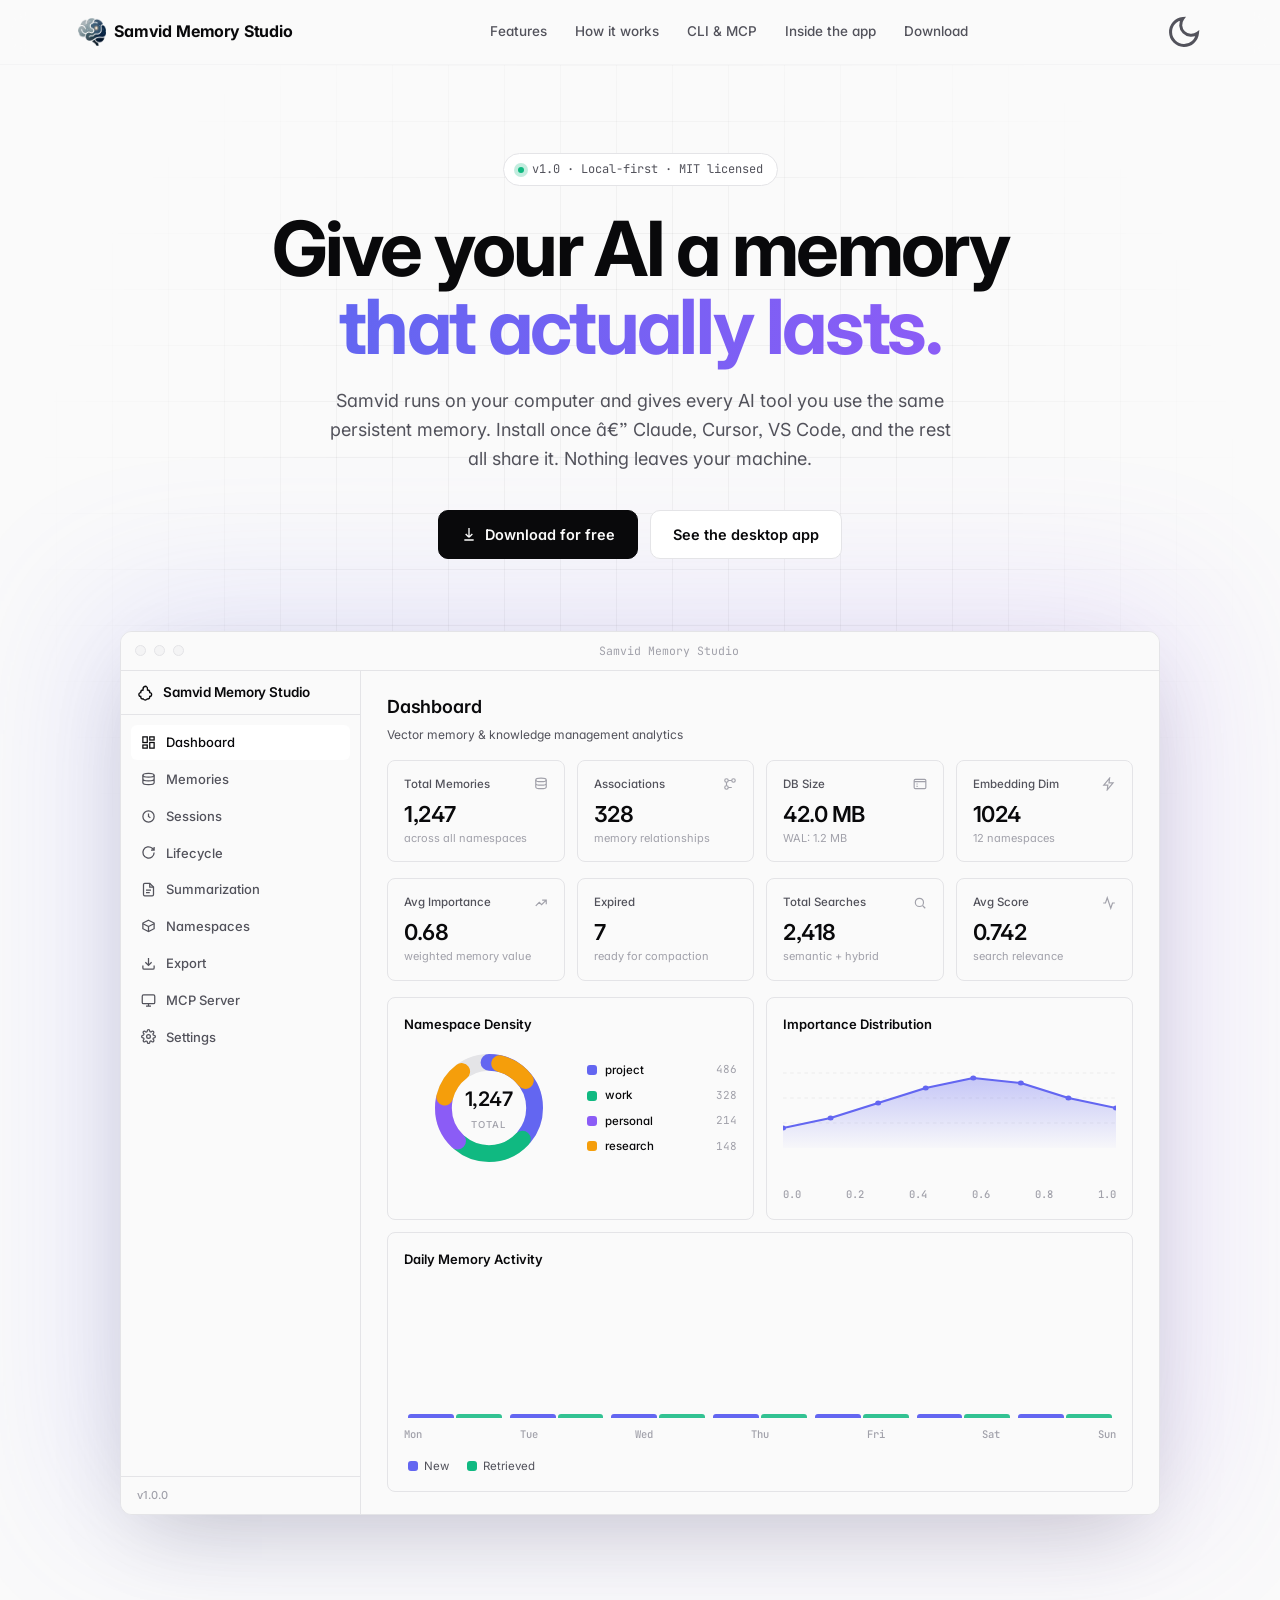
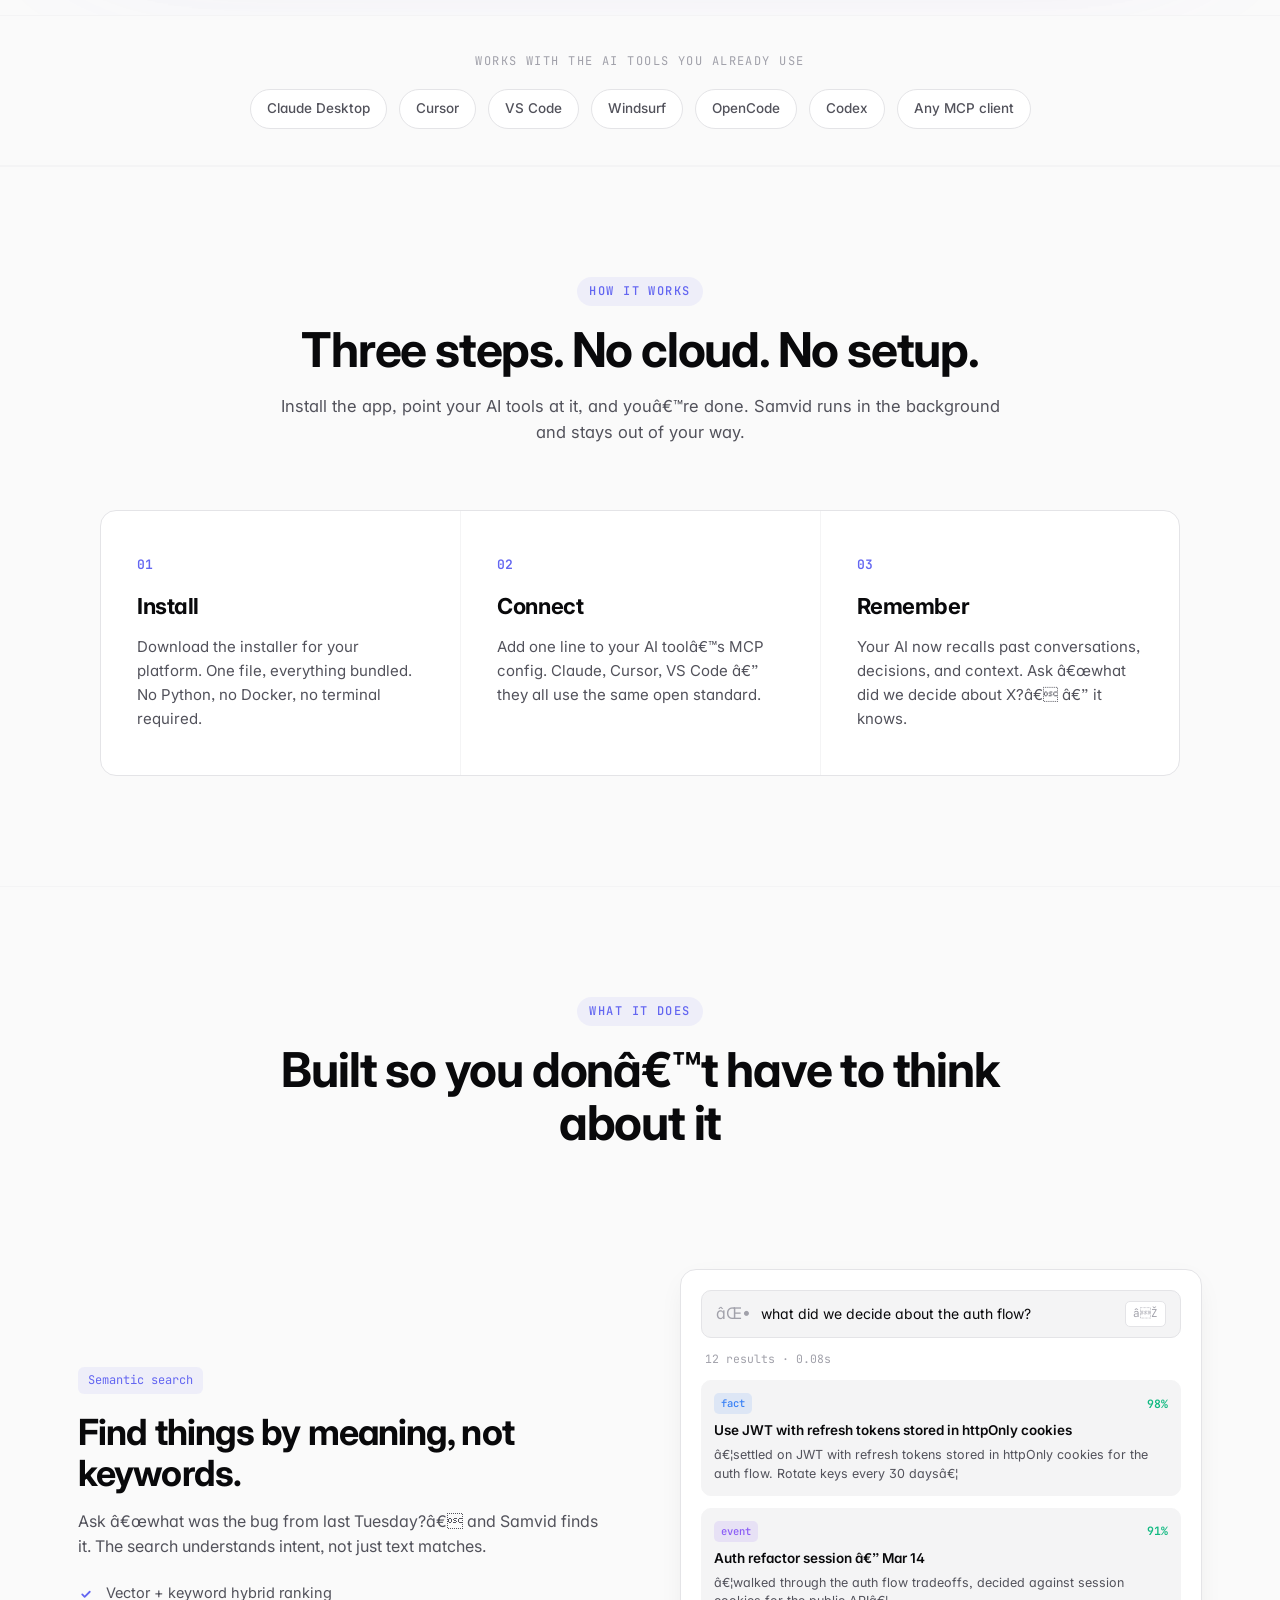
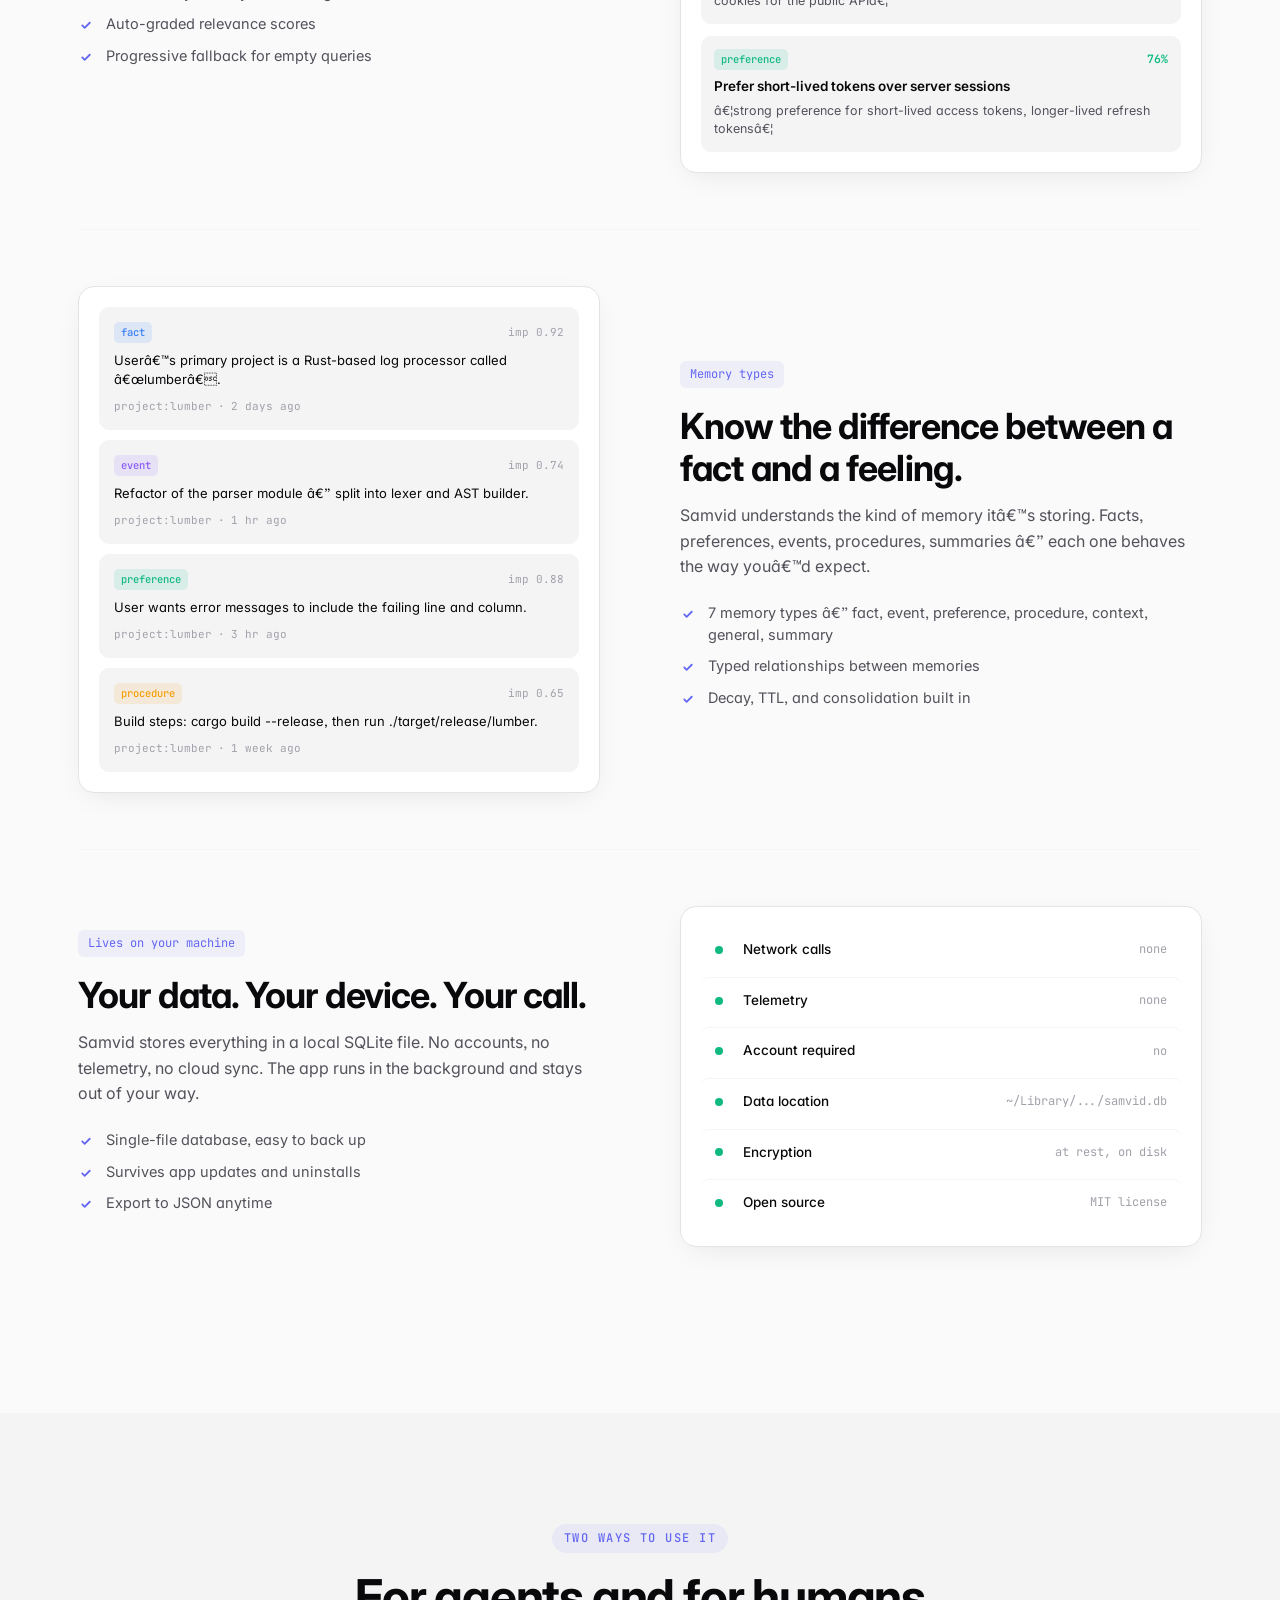
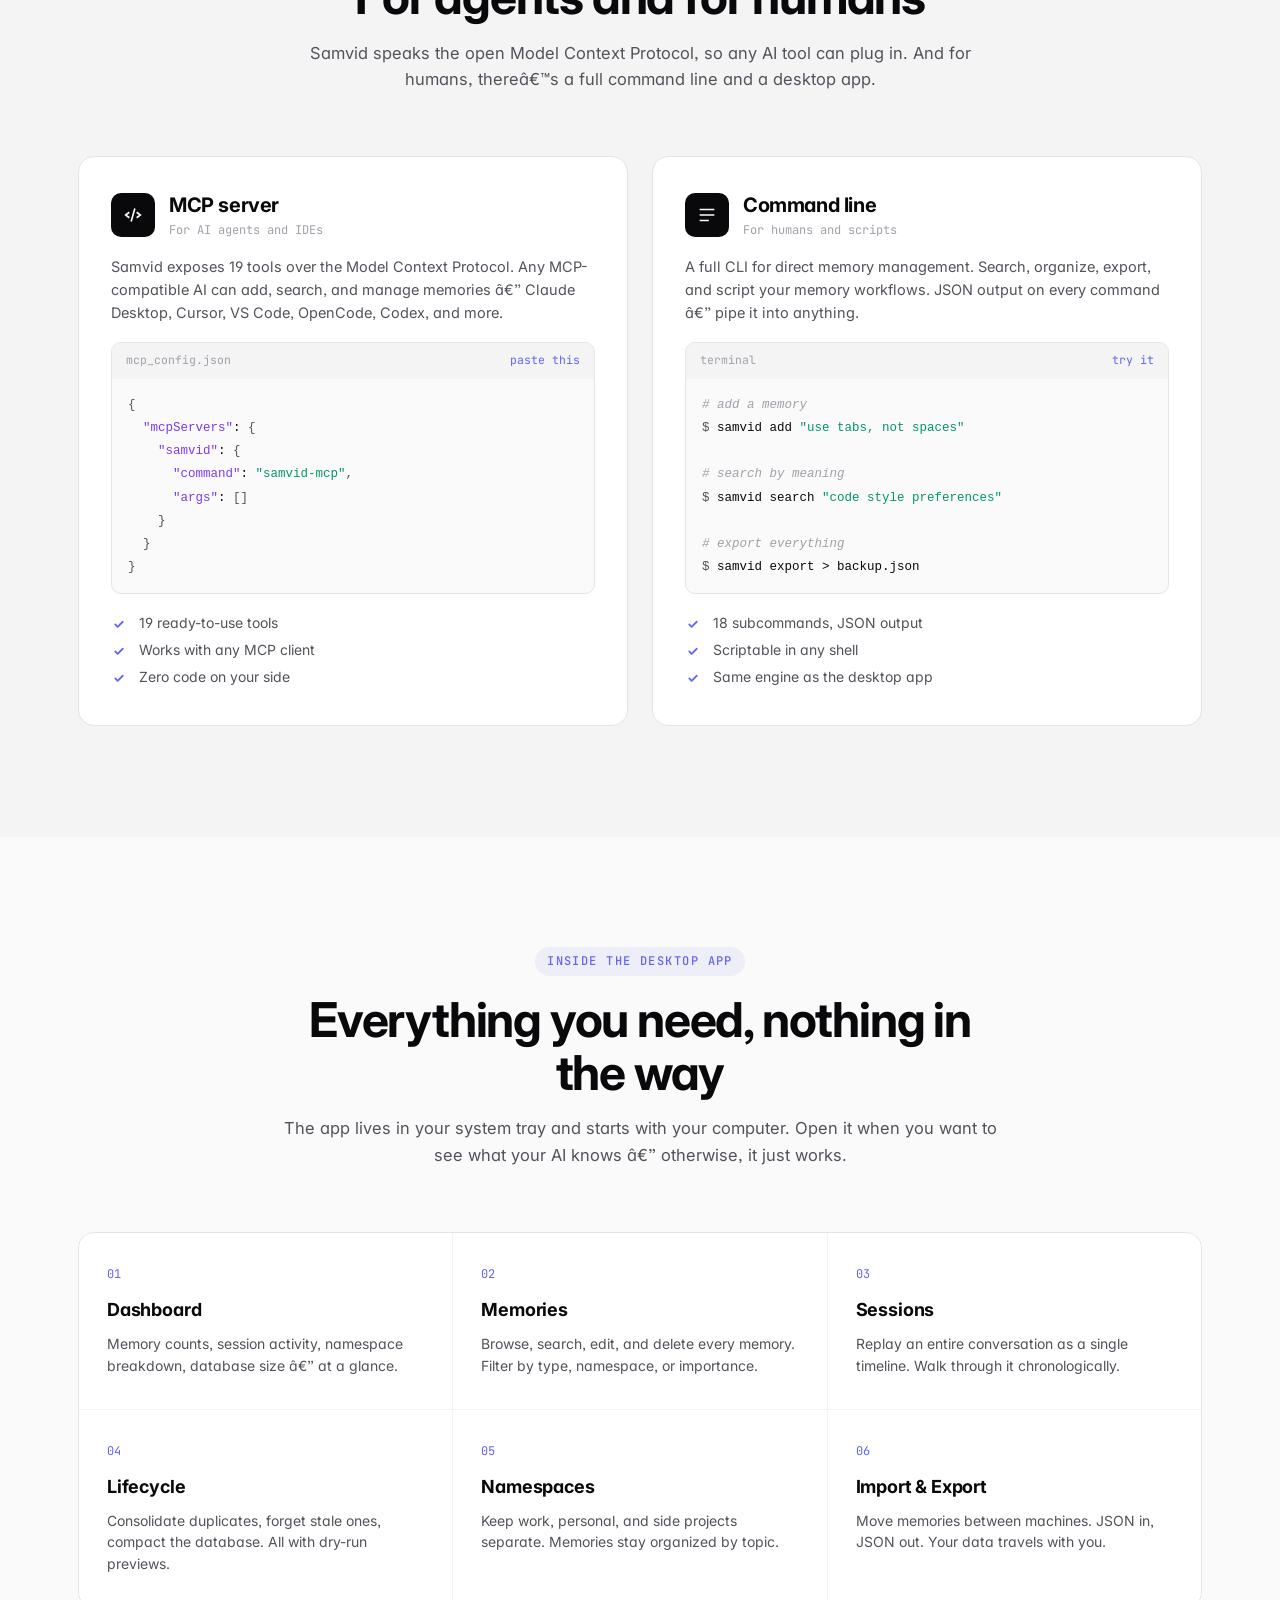
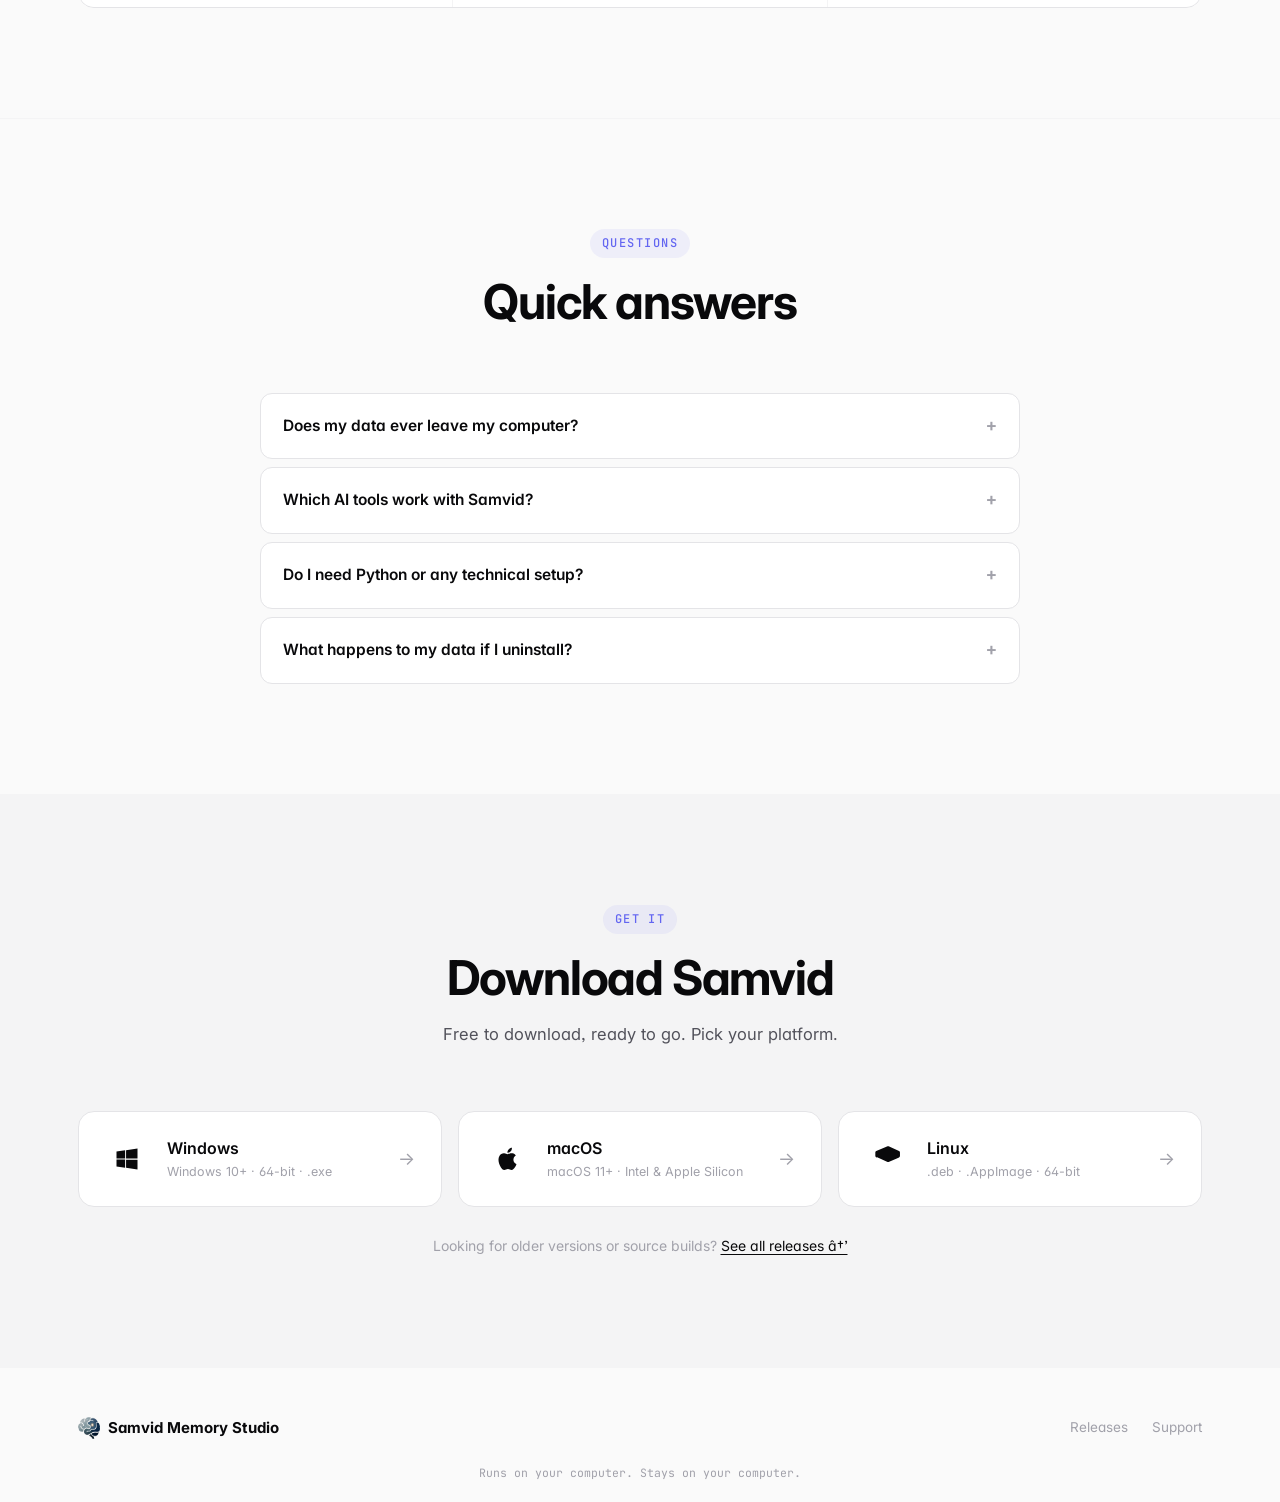
==== index.html @ 08e96c27 "Update website" ====
﻿<!DOCTYPE html>
<html lang="en" data-theme="dark">
<head>
  <meta charset="UTF-8">
  <meta name="viewport" content="width=device-width, initial-scale=1.0">
  <meta name="description" content="Samvid â€” A local memory layer for your AI tools. Install once, every AI app on your machine gets a shared, persistent memory.">
  <meta property="og:title" content="Samvid â€” Local memory for your AI">
  <meta property="og:description" content="One install. Every AI tool remembers. Runs entirely on your machine.">
  <meta property="og:type" content="website">
  <title>Samvid â€” Local memory for your AI</title>
  <link rel="icon" type="image/png" href="assets/icon.png">
  <link rel="preconnect" href="https://fonts.googleapis.com">
  <link rel="preconnect" href="https://fonts.gstatic.com" crossorigin>
  <link href="https://fonts.googleapis.com/css2?family=Inter:wght@400;500;600;700&family=JetBrains+Mono:wght@400;500;600&display=swap" rel="stylesheet">
  <link rel="stylesheet" href="css/style.css">
</head>
<body>

<header class="site-header">
  <div class="container header-inner">
    <a href="#" class="logo">
      <img src="assets/icon.png" alt="" width="28" height="28">
      <span class="logo-text">Samvid Memory Studio</span>
    </a>
    <nav class="nav-links">
      <a href="#features">Features</a>
      <a href="#how">How it works</a>
      <a href="#two-ways">CLI &amp; MCP</a>
      <a href="#inside">Inside the app</a>
      <a href="#download">Download</a>
    </nav>
    <div class="header-actions">
      <button class="theme-toggle" id="themeToggle" aria-label="Toggle theme">
        <svg class="icon-sun" viewBox="0 0 24 24" fill="none" stroke="currentColor" stroke-width="2"><circle cx="12" cy="12" r="4"/><path d="M12 2v2M12 20v2M4.93 4.93l1.41 1.41M17.66 17.66l1.41 1.41M2 12h2M20 12h2M4.93 19.07l1.41-1.41M17.66 6.34l1.41-1.41"/></svg>
        <svg class="icon-moon" viewBox="0 0 24 24" fill="none" stroke="currentColor" stroke-width="2"><path d="M21 12.8A9 9 0 1111.2 3a7 7 0 009.8 9.8z"/></svg>
      </button>
    </div>
  </div>
</header>

<main>

<section class="hero">
  <div class="container">
    <div class="hero-eyebrow">
      <span class="dot"></span>
      <span>v1.0 · Local-first · MIT licensed</span>
    </div>
    <h1 class="hero-title">
      Give your AI a memory<br>
      <span class="grad">that actually lasts.</span>
    </h1>
    <p class="hero-sub">
      Samvid runs on your computer and gives every AI tool you use the same
      persistent memory. Install once â€” Claude, Cursor, VS Code, and the rest
      all share it. Nothing leaves your machine.
    </p>
    <div class="hero-cta">
      <a href="#download" class="btn btn-primary">
        <svg viewBox="0 0 24 24" fill="none" stroke="currentColor" stroke-width="2"><path d="M12 3v14m0 0l-5-5m5 5l5-5M5 21h14"/></svg>
        Download for free
      </a>
      <a href="#inside" class="btn btn-ghost">See the desktop app</a>
    </div>

    <div class="hero-shot">
      <div class="app-window">
        <div class="titlebar">
          <span class="t-dot"></span>
          <span class="t-dot"></span>
          <span class="t-dot"></span>
          <span class="t-title">Samvid Memory Studio</span>
        </div>
        <div class="app-body">
          <aside class="app-side">
            <div class="app-brand">
              <svg viewBox="0 0 24 24" width="18" height="18" fill="none" stroke="currentColor" stroke-width="1.8"><path d="M12 3a4 4 0 00-4 4v1a3 3 0 00-3 3v.5A2.5 2.5 0 002.5 14 2.5 2.5 0 005 16.5V17a3 3 0 003 3h.5a3 3 0 005 0H14a3 3 0 003-3v-.5A2.5 2.5 0 0019.5 14 2.5 2.5 0 0017 11.5V11a3 3 0 00-3-3V7a4 4 0 00-2-4z"/></svg>
              <span>Samvid Memory Studio</span>
            </div>
            <nav class="app-nav">
              <div class="app-nav-item active">
                <svg viewBox="0 0 24 24" width="15" height="15" fill="none" stroke="currentColor" stroke-width="2"><rect x="3" y="3" width="7" height="9"/><rect x="14" y="3" width="7" height="5"/><rect x="14" y="12" width="7" height="9"/><rect x="3" y="16" width="7" height="5"/></svg>
                Dashboard
              </div>
              <div class="app-nav-item">
                <svg viewBox="0 0 24 24" width="15" height="15" fill="none" stroke="currentColor" stroke-width="2"><ellipse cx="12" cy="5" rx="9" ry="3"/><path d="M3 5v6c0 1.7 4 3 9 3s9-1.3 9-3V5M3 11v6c0 1.7 4 3 9 3s9-1.3 9-3v-6"/></svg>
                Memories
              </div>
              <div class="app-nav-item">
                <svg viewBox="0 0 24 24" width="15" height="15" fill="none" stroke="currentColor" stroke-width="2"><circle cx="12" cy="12" r="9"/><path d="M12 7v5l3 2"/></svg>
                Sessions
              </div>
              <div class="app-nav-item">
                <svg viewBox="0 0 24 24" width="15" height="15" fill="none" stroke="currentColor" stroke-width="2"><path d="M21 12a9 9 0 11-3-6.7L21 8M21 3v5h-5"/></svg>
                Lifecycle
              </div>
              <div class="app-nav-item">
                <svg viewBox="0 0 24 24" width="15" height="15" fill="none" stroke="currentColor" stroke-width="2"><path d="M14 2H6a2 2 0 00-2 2v16a2 2 0 002 2h12a2 2 0 002-2V8z"/><path d="M14 2v6h6M8 13h8M8 17h6"/></svg>
                Summarization
              </div>
              <div class="app-nav-item">
                <svg viewBox="0 0 24 24" width="15" height="15" fill="none" stroke="currentColor" stroke-width="2"><path d="M12 2l9 4.5v9L12 20l-9-4.5v-9L12 2z"/><path d="M12 12l9-4.5M12 12L3 7.5M12 12v8"/></svg>
                Namespaces
              </div>
              <div class="app-nav-item">
                <svg viewBox="0 0 24 24" width="15" height="15" fill="none" stroke="currentColor" stroke-width="2"><path d="M21 15v4a2 2 0 01-2 2H5a2 2 0 01-2-2v-4M7 10l5 5 5-5M12 15V3"/></svg>
                Export
              </div>
              <div class="app-nav-item">
                <svg viewBox="0 0 24 24" width="15" height="15" fill="none" stroke="currentColor" stroke-width="2"><rect x="2" y="3" width="20" height="14" rx="2"/><path d="M8 21h8M12 17v4"/></svg>
                MCP Server
              </div>
              <div class="app-nav-item">
                <svg viewBox="0 0 24 24" width="15" height="15" fill="none" stroke="currentColor" stroke-width="2"><circle cx="12" cy="12" r="3"/><path d="M19.4 15a1.7 1.7 0 00.3 1.8l.1.1a2 2 0 11-2.8 2.8l-.1-.1a1.7 1.7 0 00-1.8-.3 1.7 1.7 0 00-1 1.5V21a2 2 0 11-4 0v-.1a1.7 1.7 0 00-1.1-1.5 1.7 1.7 0 00-1.8.3l-.1.1a2 2 0 11-2.8-2.8l.1-.1a1.7 1.7 0 00.3-1.8 1.7 1.7 0 00-1.5-1H3a2 2 0 110-4h.1a1.7 1.7 0 001.5-1.1 1.7 1.7 0 00-.3-1.8l-.1-.1a2 2 0 112.8-2.8l.1.1a1.7 1.7 0 001.8.3H9a1.7 1.7 0 001-1.5V3a2 2 0 114 0v.1a1.7 1.7 0 001 1.5 1.7 1.7 0 001.8-.3l.1-.1a2 2 0 112.8 2.8l-.1.1a1.7 1.7 0 00-.3 1.8V9a1.7 1.7 0 001.5 1H21a2 2 0 110 4h-.1a1.7 1.7 0 00-1.5 1z"/></svg>
                Settings
              </div>
            </nav>
            <div class="app-side-foot">v1.0.0</div>
          </aside>

          <section class="app-main">
            <div class="page-head">
              <div>
                <h2 class="page-title">Dashboard</h2>
                <p class="page-desc">Vector memory &amp; knowledge management analytics</p>
              </div>
            </div>

            <div class="app-stat-row">
              <div class="app-stat">
                <div class="app-stat-top">
                  <span class="app-stat-label">Total Memories</span>
                  <svg viewBox="0 0 24 24" width="14" height="14" fill="none" stroke="currentColor" stroke-width="2"><ellipse cx="12" cy="5" rx="9" ry="3"/><path d="M3 5v6c0 1.7 4 3 9 3s9-1.3 9-3V5M3 11v6c0 1.7 4 3 9 3s9-1.3 9-3v-6"/></svg>
                </div>
                <div class="app-stat-value">1,247</div>
                <div class="app-stat-sub">across all namespaces</div>
              </div>
              <div class="app-stat">
                <div class="app-stat-top">
                  <span class="app-stat-label">Associations</span>
                  <svg viewBox="0 0 24 24" width="14" height="14" fill="none" stroke="currentColor" stroke-width="2"><circle cx="6" cy="6" r="3"/><circle cx="6" cy="18" r="3"/><circle cx="18" cy="6" r="3"/><path d="M9 6h6M6 9v6M9 18h6"/></svg>
                </div>
                <div class="app-stat-value">328</div>
                <div class="app-stat-sub">memory relationships</div>
              </div>
              <div class="app-stat">
                <div class="app-stat-top">
                  <span class="app-stat-label">DB Size</span>
                  <svg viewBox="0 0 24 24" width="14" height="14" fill="none" stroke="currentColor" stroke-width="2"><rect x="2" y="4" width="20" height="16" rx="2"/><path d="M2 8h20M6 12h2M6 16h2"/></svg>
                </div>
                <div class="app-stat-value">42.0 MB</div>
                <div class="app-stat-sub">WAL: 1.2 MB</div>
              </div>
              <div class="app-stat">
                <div class="app-stat-top">
                  <span class="app-stat-label">Embedding Dim</span>
                  <svg viewBox="0 0 24 24" width="14" height="14" fill="none" stroke="currentColor" stroke-width="2"><path d="M13 2L3 14h7l-1 8 10-12h-7l1-8z"/></svg>
                </div>
                <div class="app-stat-value">1024</div>
                <div class="app-stat-sub">12 namespaces</div>
              </div>
            </div>

            <div class="app-stat-row">
              <div class="app-stat">
                <div class="app-stat-top">
                  <span class="app-stat-label">Avg Importance</span>
                  <svg viewBox="0 0 24 24" width="14" height="14" fill="none" stroke="currentColor" stroke-width="2"><path d="M3 17l6-6 4 4 8-8M14 7h7v7"/></svg>
                </div>
                <div class="app-stat-value">0.68</div>
                <div class="app-stat-sub">weighted memory value</div>
              </div>
              <div class="app-stat">
                <div class="app-stat-top">
                  <span class="app-stat-label">Expired</span>
                </div>
                <div class="app-stat-value">7</div>
                <div class="app-stat-sub">ready for compaction</div>
              </div>
              <div class="app-stat">
                <div class="app-stat-top">
                  <span class="app-stat-label">Total Searches</span>
                  <svg viewBox="0 0 24 24" width="14" height="14" fill="none" stroke="currentColor" stroke-width="2"><circle cx="11" cy="11" r="7"/><path d="M21 21l-4.3-4.3"/></svg>
                </div>
                <div class="app-stat-value">2,418</div>
                <div class="app-stat-sub">semantic + hybrid</div>
              </div>
              <div class="app-stat">
                <div class="app-stat-top">
                  <span class="app-stat-label">Avg Score</span>
                  <svg viewBox="0 0 24 24" width="14" height="14" fill="none" stroke="currentColor" stroke-width="2"><path d="M22 12h-4l-3 9L9 3l-3 9H2"/></svg>
                </div>
                <div class="app-stat-value">0.742</div>
                <div class="app-stat-sub">search relevance</div>
              </div>
            </div>

            <div class="app-charts">
              <div class="app-chart">
                <div class="app-chart-head">Namespace Density</div>
                <div class="donut-wrap">
                  <div class="donut">
                    <svg viewBox="0 0 100 100" width="120" height="120">
                      <circle cx="50" cy="50" r="38" fill="none" stroke="var(--app-border)" stroke-width="14"/>
                      <circle cx="50" cy="50" r="38" fill="none" stroke="#6366f1" stroke-width="14"
                        stroke-dasharray="86 153" stroke-dashoffset="0" transform="rotate(-90 50 50)" stroke-linecap="round"/>
                      <circle cx="50" cy="50" r="38" fill="none" stroke="#10b981" stroke-width="14"
                        stroke-dasharray="58 153" stroke-dashoffset="-88" transform="rotate(-90 50 50)" stroke-linecap="round"/>
                      <circle cx="50" cy="50" r="38" fill="none" stroke="#8b5cf6" stroke-width="14"
                        stroke-dasharray="38 153" stroke-dashoffset="-148" transform="rotate(-90 50 50)" stroke-linecap="round"/>
                      <circle cx="50" cy="50" r="38" fill="none" stroke="#f59e0b" stroke-width="14"
                        stroke-dasharray="26 153" stroke-dashoffset="-188" transform="rotate(-90 50 50)" stroke-linecap="round"/>
                    </svg>
                    <div class="donut-center">
                      <span class="donut-num">1,247</span>
                      <span class="donut-cap">Total</span>
                    </div>
                  </div>
                  <ul class="donut-legend">
                    <li><span class="lg-sw" style="background:#6366f1"></span><span class="lg-lbl">project</span><span class="lg-val">486</span></li>
                    <li><span class="lg-sw" style="background:#10b981"></span><span class="lg-lbl">work</span><span class="lg-val">328</span></li>
                    <li><span class="lg-sw" style="background:#8b5cf6"></span><span class="lg-lbl">personal</span><span class="lg-val">214</span></li>
                    <li><span class="lg-sw" style="background:#f59e0b"></span><span class="lg-lbl">research</span><span class="lg-val">148</span></li>
                  </ul>
                </div>
              </div>

              <div class="app-chart">
                <div class="app-chart-head">Importance Distribution</div>
                <div class="area-chart">
                  <svg viewBox="0 0 280 100" preserveAspectRatio="none" width="100%" height="100">
                    <defs>
                      <linearGradient id="impGrad" x1="0" y1="0" x2="0" y2="1">
                        <stop offset="0%" stop-color="#6366f1" stop-opacity="0.35"/>
                        <stop offset="100%" stop-color="#6366f1" stop-opacity="0.02"/>
                      </linearGradient>
                    </defs>
                    <g stroke="var(--app-chart-grid)" stroke-dasharray="3 3">
                      <line x1="0" y1="25" x2="280" y2="25"/>
                      <line x1="0" y1="50" x2="280" y2="50"/>
                      <line x1="0" y1="75" x2="280" y2="75"/>
                    </g>
                    <path d="M 0 80 L 40 70 L 80 55 L 120 40 L 160 30 L 200 35 L 240 50 L 280 60 L 280 100 L 0 100 Z" fill="url(#impGrad)"/>
                    <path d="M 0 80 L 40 70 L 80 55 L 120 40 L 160 30 L 200 35 L 240 50 L 280 60" fill="none" stroke="#6366f1" stroke-width="2" stroke-linejoin="round"/>
                    <circle cx="0" cy="80" r="2.5" fill="#6366f1"/>
                    <circle cx="40" cy="70" r="2.5" fill="#6366f1"/>
                    <circle cx="80" cy="55" r="2.5" fill="#6366f1"/>
                    <circle cx="120" cy="40" r="2.5" fill="#6366f1"/>
                    <circle cx="160" cy="30" r="2.5" fill="#6366f1"/>
                    <circle cx="200" cy="35" r="2.5" fill="#6366f1"/>
                    <circle cx="240" cy="50" r="2.5" fill="#6366f1"/>
                    <circle cx="280" cy="60" r="2.5" fill="#6366f1"/>
                  </svg>
                </div>
                <div class="axis"><span>0.0</span><span>0.2</span><span>0.4</span><span>0.6</span><span>0.8</span><span>1.0</span></div>
              </div>

              <div class="app-chart app-chart-wide">
                <div class="app-chart-head">Daily Memory Activity</div>
                <div class="bar-chart">
                  <div class="bars">
                    <div class="bar-col"><div class="bar-b" style="height:35%"></div><div class="bar-c" style="height:22%"></div></div>
                    <div class="bar-col"><div class="bar-b" style="height:48%"></div><div class="bar-c" style="height:30%"></div></div>
                    <div class="bar-col"><div class="bar-b" style="height:42%"></div><div class="bar-c" style="height:28%"></div></div>
                    <div class="bar-col"><div class="bar-b" style="height:68%"></div><div class="bar-c" style="height:45%"></div></div>
                    <div class="bar-col"><div class="bar-b" style="height:55%"></div><div class="bar-c" style="height:38%"></div></div>
                    <div class="bar-col"><div class="bar-b" style="height:78%"></div><div class="bar-c" style="height:52%"></div></div>
                    <div class="bar-col"><div class="bar-b" style="height:88%"></div><div class="bar-c" style="height:60%"></div></div>
                  </div>
                  <div class="axis"><span>Mon</span><span>Tue</span><span>Wed</span><span>Thu</span><span>Fri</span><span>Sat</span><span>Sun</span></div>
                </div>
                <div class="chart-legend">
                  <span><span class="cl-sw" style="background:#6366f1"></span>New</span>
                  <span><span class="cl-sw" style="background:#10b981"></span>Retrieved</span>
                </div>
              </div>
            </div>

          </section>
        </div>
      </div>
    </div>
  </div>
</section>

<section class="trust">
  <div class="container">
    <p class="trust-label">Works with the AI tools you already use</p>
    <div class="trust-row">
      <span class="trust-pill">Claude Desktop</span>
      <span class="trust-pill">Cursor</span>
      <span class="trust-pill">VS Code</span>
      <span class="trust-pill">Windsurf</span>
      <span class="trust-pill">OpenCode</span>
      <span class="trust-pill">Codex</span>
      <span class="trust-pill">Any MCP client</span>
    </div>
  </div>
</section>

<section class="how" id="how">
  <div class="container">
    <div class="section-head">
      <div class="kicker">How it works</div>
      <h2>Three steps. No cloud. No setup.</h2>
      <p>Install the app, point your AI tools at it, and youâ€™re done. Samvid runs in the background and stays out of your way.</p>
    </div>
    <div class="steps">
      <div class="step">
        <div class="step-num">01</div>
        <h3>Install</h3>
        <p>Download the installer for your platform. One file, everything bundled. No Python, no Docker, no terminal required.</p>
      </div>
      <div class="step">
        <div class="step-num">02</div>
        <h3>Connect</h3>
        <p>Add one line to your AI toolâ€™s MCP config. Claude, Cursor, VS Code â€” they all use the same open standard.</p>
      </div>
      <div class="step">
        <div class="step-num">03</div>
        <h3>Remember</h3>
        <p>Your AI now recalls past conversations, decisions, and context. Ask â€œwhat did we decide about X?â€ â€” it knows.</p>
      </div>
    </div>
  </div>
</section>

<section class="features" id="features">
  <div class="container">

    <div class="section-head">
      <div class="kicker">What it does</div>
      <h2>Built so you donâ€™t have to think about it</h2>
    </div>

    <div class="feat">
      <div class="feat-copy">
        <div class="feat-tag">Semantic search</div>
        <h3>Find things by meaning, not keywords.</h3>
        <p>Ask â€œwhat was the bug from last Tuesday?â€ and Samvid finds it. The search understands intent, not just text matches.</p>
        <ul class="bullets">
          <li>Vector + keyword hybrid ranking</li>
          <li>Auto-graded relevance scores</li>
          <li>Progressive fallback for empty queries</li>
        </ul>
      </div>
      <div class="feat-visual">
        <div class="mock search-mock">
          <div class="search-bar">
            <span class="s-ico">âŒ•</span>
            <span class="s-text">what did we decide about the auth flow?</span>
            <span class="kbd">âŽ</span>
          </div>
          <div class="search-meta">12 results · 0.08s</div>
          <div class="result">
            <div class="r-head">
              <span class="r-tag tag-blue">fact</span>
              <span class="r-score">98%</span>
            </div>
            <div class="r-title">Use JWT with refresh tokens stored in httpOnly cookies</div>
            <div class="r-snip">â€¦settled on JWT with refresh tokens stored in httpOnly cookies for the auth flow. Rotate keys every 30 daysâ€¦</div>
          </div>
          <div class="result">
            <div class="r-head">
              <span class="r-tag tag-purple">event</span>
              <span class="r-score">91%</span>
            </div>
            <div class="r-title">Auth refactor session â€” Mar 14</div>
            <div class="r-snip">â€¦walked through the auth flow tradeoffs, decided against session cookies for the public APIâ€¦</div>
          </div>
          <div class="result">
            <div class="r-head">
              <span class="r-tag tag-green">preference</span>
              <span class="r-score">76%</span>
            </div>
            <div class="r-title">Prefer short-lived tokens over server sessions</div>
            <div class="r-snip">â€¦strong preference for short-lived access tokens, longer-lived refresh tokensâ€¦</div>
          </div>
        </div>
      </div>
    </div>

    <div class="feat reverse">
      <div class="feat-copy">
        <div class="feat-tag">Memory types</div>
        <h3>Know the difference between a fact and a feeling.</h3>
        <p>Samvid understands the kind of memory itâ€™s storing. Facts, preferences, events, procedures, summaries â€” each one behaves the way youâ€™d expect.</p>
        <ul class="bullets">
          <li>7 memory types â€” fact, event, preference, procedure, context, general, summary</li>
          <li>Typed relationships between memories</li>
          <li>Decay, TTL, and consolidation built in</li>
        </ul>
      </div>
      <div class="feat-visual">
        <div class="mock mem-mock">
          <div class="mem-card">
            <div class="mem-head">
              <span class="mem-type type-blue">fact</span>
              <span class="mem-imp">imp 0.92</span>
            </div>
            <div class="mem-body">Userâ€™s primary project is a Rust-based log processor called â€œlumberâ€.</div>
            <div class="mem-foot"><span>project:lumber</span><span>·</span><span>2 days ago</span></div>
          </div>
          <div class="mem-card">
            <div class="mem-head">
              <span class="mem-type type-purple">event</span>
              <span class="mem-imp">imp 0.74</span>
            </div>
            <div class="mem-body">Refactor of the parser module â€” split into lexer and AST builder.</div>
            <div class="mem-foot"><span>project:lumber</span><span>·</span><span>1 hr ago</span></div>
          </div>
          <div class="mem-card">
            <div class="mem-head">
              <span class="mem-type type-green">preference</span>
              <span class="mem-imp">imp 0.88</span>
            </div>
            <div class="mem-body">User wants error messages to include the failing line and column.</div>
            <div class="mem-foot"><span>project:lumber</span><span>·</span><span>3 hr ago</span></div>
          </div>
          <div class="mem-card">
            <div class="mem-head">
              <span class="mem-type type-amber">procedure</span>
              <span class="mem-imp">imp 0.65</span>
            </div>
            <div class="mem-body">Build steps: cargo build --release, then run ./target/release/lumber.</div>
            <div class="mem-foot"><span>project:lumber</span><span>·</span><span>1 week ago</span></div>
          </div>
        </div>
      </div>
    </div>

    <div class="feat">
      <div class="feat-copy">
        <div class="feat-tag">Lives on your machine</div>
        <h3>Your data. Your device. Your call.</h3>
        <p>Samvid stores everything in a local SQLite file. No accounts, no telemetry, no cloud sync. The app runs in the background and stays out of your way.</p>
        <ul class="bullets">
          <li>Single-file database, easy to back up</li>
          <li>Survives app updates and uninstalls</li>
          <li>Export to JSON anytime</li>
        </ul>
      </div>
      <div class="feat-visual">
        <div class="mock priv-mock">
          <div class="priv-line">
            <span class="priv-dot ok"></span>
            <span class="priv-label">Network calls</span>
            <span class="priv-val">none</span>
          </div>
          <div class="priv-line">
            <span class="priv-dot ok"></span>
            <span class="priv-label">Telemetry</span>
            <span class="priv-val">none</span>
          </div>
          <div class="priv-line">
            <span class="priv-dot ok"></span>
            <span class="priv-label">Account required</span>
            <span class="priv-val">no</span>
          </div>
          <div class="priv-line">
            <span class="priv-dot ok"></span>
            <span class="priv-label">Data location</span>
            <span class="priv-val">~/Library/.../samvid.db</span>
          </div>
          <div class="priv-line">
            <span class="priv-dot ok"></span>
            <span class="priv-label">Encryption</span>
            <span class="priv-val">at rest, on disk</span>
          </div>
          <div class="priv-line">
            <span class="priv-dot ok"></span>
            <span class="priv-label">Open source</span>
            <span class="priv-val">MIT license</span>
          </div>
        </div>
      </div>
    </div>
  </div>
</section>

<section class="two-ways" id="two-ways">
  <div class="container">
    <div class="section-head">
      <div class="kicker">Two ways to use it</div>
      <h2>For agents and for humans</h2>
      <p>Samvid speaks the open Model Context Protocol, so any AI tool can plug in. And for humans, thereâ€™s a full command line and a desktop app.</p>
    </div>

    <div class="ways">
      <div class="way">
        <div class="way-head">
          <div class="way-icon">
            <svg viewBox="0 0 24 24" fill="none" stroke="currentColor" stroke-width="1.8"><path d="M8 9l-4 3 4 3M16 9l4 3-4 3M14 5l-4 14"/></svg>
          </div>
          <div>
            <h3>MCP server</h3>
            <p class="way-sub">For AI agents and IDEs</p>
          </div>
        </div>
        <p class="way-desc">Samvid exposes 19 tools over the Model Context Protocol. Any MCP-compatible AI can add, search, and manage memories â€” Claude Desktop, Cursor, VS Code, OpenCode, Codex, and more.</p>
        <div class="code-block">
          <div class="code-head">
            <span>mcp_config.json</span>
            <span class="code-tag">paste this</span>
          </div>
          <pre><code><span class="c-p">{</span>
  <span class="c-k">"mcpServers"</span>: <span class="c-p">{</span>
    <span class="c-k">"samvid"</span>: <span class="c-p">{</span>
      <span class="c-k">"command"</span>: <span class="c-s">"samvid-mcp"</span><span class="c-p">,</span>
      <span class="c-k">"args"</span>: <span class="c-p">[]</span>
    <span class="c-p">}</span>
  <span class="c-p">}</span>
<span class="c-p">}</span></code></pre>
        </div>
        <ul class="bullets tight">
          <li>19 ready-to-use tools</li>
          <li>Works with any MCP client</li>
          <li>Zero code on your side</li>
        </ul>
      </div>

      <div class="way">
        <div class="way-head">
          <div class="way-icon">
            <svg viewBox="0 0 24 24" fill="none" stroke="currentColor" stroke-width="1.8"><path d="M4 6h16M4 12h16M4 18h10"/></svg>
          </div>
          <div>
            <h3>Command line</h3>
            <p class="way-sub">For humans and scripts</p>
          </div>
        </div>
        <p class="way-desc">A full CLI for direct memory management. Search, organize, export, and script your memory workflows. JSON output on every command â€” pipe it into anything.</p>
        <div class="code-block">
          <div class="code-head">
            <span>terminal</span>
            <span class="code-tag">try it</span>
          </div>
          <pre><code><span class="c-c"># add a memory</span>
<span class="c-p">$</span> samvid add <span class="c-s">"use tabs, not spaces"</span>

<span class="c-c"># search by meaning</span>
<span class="c-p">$</span> samvid search <span class="c-s">"code style preferences"</span>

<span class="c-c"># export everything</span>
<span class="c-p">$</span> samvid export &gt; backup.json</code></pre>
        </div>
        <ul class="bullets tight">
          <li>18 subcommands, JSON output</li>
          <li>Scriptable in any shell</li>
          <li>Same engine as the desktop app</li>
        </ul>
      </div>
    </div>
  </div>
</section>

<section class="inside" id="inside">
  <div class="container">
    <div class="section-head">
      <div class="kicker">Inside the desktop app</div>
      <h2>Everything you need, nothing in the way</h2>
      <p>The app lives in your system tray and starts with your computer. Open it when you want to see what your AI knows â€” otherwise, it just works.</p>
    </div>

    <div class="inside-grid">
      <div class="ic">
        <div class="ic-num">01</div>
        <h4>Dashboard</h4>
        <p>Memory counts, session activity, namespace breakdown, database size â€” at a glance.</p>
      </div>
      <div class="ic">
        <div class="ic-num">02</div>
        <h4>Memories</h4>
        <p>Browse, search, edit, and delete every memory. Filter by type, namespace, or importance.</p>
      </div>
      <div class="ic">
        <div class="ic-num">03</div>
        <h4>Sessions</h4>
        <p>Replay an entire conversation as a single timeline. Walk through it chronologically.</p>
      </div>
      <div class="ic">
        <div class="ic-num">04</div>
        <h4>Lifecycle</h4>
        <p>Consolidate duplicates, forget stale ones, compact the database. All with dry-run previews.</p>
      </div>
      <div class="ic">
        <div class="ic-num">05</div>
        <h4>Namespaces</h4>
        <p>Keep work, personal, and side projects separate. Memories stay organized by topic.</p>
      </div>
      <div class="ic">
        <div class="ic-num">06</div>
        <h4>Import &amp; Export</h4>
        <p>Move memories between machines. JSON in, JSON out. Your data travels with you.</p>
      </div>
    </div>
  </div>
</section>

<section class="faq">
  <div class="container">
    <div class="section-head">
      <div class="kicker">Questions</div>
      <h2>Quick answers</h2>
    </div>
    <div class="faq-list">
      <details>
        <summary>Does my data ever leave my computer?</summary>
        <p>No. Samvid runs entirely on your machine. The database is a local SQLite file. There are no accounts, no telemetry, and no cloud sync.</p>
      </details>
      <details>
        <summary>Which AI tools work with Samvid?</summary>
        <p>Any tool that supports the Model Context Protocol (MCP). That includes Claude Desktop, Cursor, VS Code, Windsurf, OpenCode, Codex, and more.</p>
      </details>
      <details>
        <summary>Do I need Python or any technical setup?</summary>
        <p>No. The desktop app is a single installer with everything bundled. Python, the embedding model, and all dependencies are included.</p>
      </details>
      <details>
        <summary>What happens to my data if I uninstall?</summary>
        <p>Your memory database lives in a separate system directory that survives uninstall. Reinstalling picks up right where you left off. You can also export to JSON anytime.</p>
      </details>
    </div>
  </div>
</section>

<section class="download" id="download">
  <div class="container">
    <div class="section-head">
      <div class="kicker">Get it</div>
      <h2>Download Samvid</h2>
      <p>Free to download, ready to go. Pick your platform.</p>
    </div>
    <div class="dl-grid">
      <a href="https://github.com/anandnic/samvid-memory-studio/releases/latest" class="dl-card">
        <div class="dl-platform">
          <svg viewBox="0 0 24 24" fill="currentColor"><path d="M3 5.5l7.4-1v7.1H3V5.5zm0 13l7.4 1v-7H3v6zm8.2 1.1L21 21v-8.4h-9.8v7.2zm0-15.3v7.2H21V3l-9.8 1.4z"/></svg>
        </div>
        <div class="dl-info">
          <strong>Windows</strong>
          <span>Windows 10+ · 64-bit · .exe</span>
        </div>
        <div class="dl-arrow">→</div>
      </a>
      <a href="https://github.com/anandnic/samvid-memory-studio/releases/latest" class="dl-card">
        <div class="dl-platform">
          <svg viewBox="0 0 24 24" fill="currentColor"><path d="M17.5 12.5c0-2.4 2-3.6 2.1-3.6-1.1-1.7-2.9-1.9-3.5-1.9-1.5-.2-2.9.9-3.6.9-.8 0-1.9-.9-3.1-.8-1.6 0-3.1.9-3.9 2.4-1.7 2.9-.4 7.2 1.2 9.5.8 1.1 1.7 2.4 3 2.4 1.2 0 1.7-.8 3.1-.8s1.8.8 3.1.8c1.3 0 2.1-1.1 2.9-2.3.9-1.3 1.3-2.6 1.3-2.7-.1 0-2.6-1-2.6-3.9zM15.2 5.4c.7-.8 1.1-1.9 1-3-1 0-2.1.6-2.8 1.4-.6.7-1.2 1.9-1 2.9 1.1.1 2.2-.5 2.8-1.3z"/></svg>
        </div>
        <div class="dl-info">
          <strong>macOS</strong>
          <span>macOS 11+ · Intel &amp; Apple Silicon</span>
        </div>
        <div class="dl-arrow">→</div>
      </a>
      <a href="https://github.com/anandnic/samvid-memory-studio/releases/latest" class="dl-card">
        <div class="dl-platform">
          <svg viewBox="0 0 24 24" fill="currentColor"><path d="M12.5 1.1c.3-.1.6-.1.9 0l8.9 4c.5.2.8.7.8 1.2v3.2c0 .5-.3.9-.8 1.2l-2.4 1-6.5 2.9c-.3.1-.6.1-.9 0l-8.9-4A1.3 1.3 0 012 9.5V6.3c0-.5.3-.9.8-1.2l9.7-4z"/></svg>
        </div>
        <div class="dl-info">
          <strong>Linux</strong>
          <span>.deb · .AppImage · 64-bit</span>
        </div>
        <div class="dl-arrow">→</div>
      </a>
    </div>
    <p class="dl-foot">
      Looking for older versions or source builds?
      <a href="https://github.com/anandnic/samvid-memory-studio/releases">See all releases â†’</a>
    </p>
  </div>
</section>

</main>

<footer class="site-footer">
  <div class="container footer-inner">
    <div class="foot-brand">
      <img src="assets/icon.png" alt="" width="22" height="22">
      <span>Samvid Memory Studio</span>
    </div>
    <div class="foot-links">
      <a href="https://github.com/anandnic/samvid-memory-studio/releases">Releases</a>
      <a href="mailto:support@samvid.app">Support</a>
    </div>
  </div>
  <div class="container">
    <p class="foot-tag">Runs on your computer. Stays on your computer.</p>
  </div>
</footer>

<script>
  (function () {
    var KEY = 'samvid-theme';
    var html = document.documentElement;
    var toggle = document.getElementById('themeToggle');
    function getOS() { return window.matchMedia('(prefers-color-scheme: dark)').matches ? 'dark' : 'light'; }
    function set(t) { html.setAttribute('data-theme', t); try { localStorage.setItem(KEY, t); } catch (_) {} }
    var cur; try { cur = localStorage.getItem(KEY); } catch (_) {}
    if (!cur || (cur !== 'dark' && cur !== 'light')) cur = getOS();
    set(cur);
    toggle.addEventListener('click', function () { set(html.getAttribute('data-theme') === 'dark' ? 'light' : 'dark'); });
    window.matchMedia('(prefers-color-scheme: dark)').addEventListener('change', function (e) {
      var s; try { s = localStorage.getItem(KEY); } catch (_) {}
      if (!s || (s !== 'dark' && s !== 'light')) set(e.matches ? 'dark' : 'light');
    });
  })();
</script>

</body>
</html>
---- css/style.css ----
:root {
  --font-sans: 'Inter', -apple-system, BlinkMacSystemFont, 'Segoe UI', Roboto, 'Helvetica Neue', Arial, sans-serif;
  --font-mono: 'JetBrains Mono', 'Fira Code', 'Cascadia Code', 'SF Mono', Consolas, monospace;
  --radius-sm: 6px;
  --radius: 10px;
  --radius-lg: 14px;
  --radius-xl: 16px;
  --radius-2xl: 24px;
  --max: 1180px;
  --ease: cubic-bezier(.2, .8, .2, 1);
}

[data-theme="light"] {
  --bg:           #fafafa;
  --bg-alt:       #f4f4f5;
  --surface:      #ffffff;
  --surface-2:    #f4f4f5;
  --border:       #18181b;
  --border-soft:  #e4e4e7;
  --border-faint: #f4f4f5;
  --text:         #09090b;
  --text-2:       #52525b;
  --muted:        #a1a1aa;
  --accent:       #6366f1;
  --accent-2:     #4f46e5;
  --accent-soft:  rgba(99, 102, 241, 0.08);
  --accent-ink:   #ffffff;
  --good:         #10b981;
  --warn:         #f59e0b;
  --warn-bg:      #fffbeb;
  --warn-border:  #fde68a;
  --warn-text:    #92400e;
  --grad:         linear-gradient(90deg, #6366f1 0%, #8b5cf6 100%);
  --grid:         rgba(0, 0, 0, 0.04);
  --app-border:   #e4e4e7;
  --app-chart-grid: rgba(0, 0, 0, 0.06);
  --shadow-sm:    0 1px 0 rgba(0, 0, 0, 0.04);
  --shadow:       0 8px 30px -10px rgba(0, 0, 0, 0.1);
  --shadow-lg:    0 30px 80px -20px rgba(0, 0, 0, 0.18);
}

[data-theme="dark"] {
  --bg:           #09090b;
  --bg-alt:       #0c0c0e;
  --surface:      #18181b;
  --surface-2:    #27272a;
  --border:       #fafafa;
  --border-soft:  #27272a;
  --border-faint: #18181b;
  --text:         #fafafa;
  --text-2:       #a1a1aa;
  --muted:        #71717a;
  --accent:       #818cf8;
  --accent-2:     #a5b4fc;
  --accent-soft:  rgba(129, 140, 248, 0.12);
  --accent-ink:   #09090b;
  --good:         #10b981;
  --warn:         #fbbf24;
  --warn-bg:      rgba(245, 158, 11, 0.08);
  --warn-border:  rgba(245, 158, 11, 0.2);
  --warn-text:    #fbbf24;
  --grad:         linear-gradient(90deg, #818cf8 0%, #a78bfa 100%);
  --grid:         rgba(255, 255, 255, 0.035);
  --app-border:   #27272a;
  --app-chart-grid: rgba(255, 255, 255, 0.06);
  --shadow-sm:    0 1px 0 rgba(255, 255, 255, 0.04);
  --shadow:       0 8px 30px -10px rgba(0, 0, 0, 0.5);
  --shadow-lg:    0 30px 80px -20px rgba(0, 0, 0, 0.7);
}

* { box-sizing: border-box; margin: 0; padding: 0; }
html { scroll-behavior: smooth; }
body {
  font-family: var(--font-sans);
  background: var(--bg);
  color: var(--text);
  line-height: 1.6;
  -webkit-font-smoothing: antialiased;
  -moz-osx-font-smoothing: grayscale;
  font-feature-settings: 'cv11', 'ss01', 'ss03';
  transition: background .25s var(--ease), color .25s var(--ease);
}
a { color: inherit; text-decoration: none; }
img { display: block; max-width: 100%; }
button { font: inherit; color: inherit; background: none; border: 0; cursor: pointer; }
::selection { background: var(--accent); color: var(--accent-ink); }

.container { max-width: var(--max); margin: 0 auto; padding: 0 28px; }

.site-header {
  position: sticky; top: 0; z-index: 50;
  background: color-mix(in srgb, var(--bg) 80%, transparent);
  backdrop-filter: saturate(140%) blur(12px);
  -webkit-backdrop-filter: saturate(140%) blur(12px);
  border-bottom: 1px solid var(--border-faint);
}
.header-inner { display: flex; align-items: center; justify-content: space-between; height: 64px; gap: 24px; }
.logo { display: flex; align-items: center; gap: 8px; }
.logo img { border-radius: 6px; }
.logo-text { font-weight: 700; font-size: 16px; letter-spacing: -0.01em; }
.nav-links { display: flex; gap: 4px; }
.nav-links a {
  font-size: 13.5px; font-weight: 500; color: var(--text-2);
  padding: 7px 12px; border-radius: 8px; transition: all .15s var(--ease);
}
.nav-links a:hover { color: var(--text); background: var(--surface-2); }
.header-actions { display: flex; align-items: center; gap: 6px; }
.header-link {
  width: 36px; height: 36px; display: flex; align-items: center; justify-content: center;
  border-radius: 8px; color: var(--text-2); transition: all .15s var(--ease);
}
.header-link:hover { color: var(--text); background: var(--surface-2); }
.theme-toggle {
  width: 36px; height: 36px; display: flex; align-items: center; justify-content: center;
  border-radius: 8px; color: var(--text-2); transition: all .15s var(--ease);
}
.theme-toggle:hover { color: var(--text); background: var(--surface-2); }
[data-theme="dark"] .icon-moon { display: none; }
[data-theme="light"] .icon-sun { display: none; }

.btn {
  display: inline-flex; align-items: center; gap: 8px;
  padding: 12px 22px; border-radius: 10px;
  font-size: 14.5px; font-weight: 600;
  transition: all .2s var(--ease); white-space: nowrap;
}
.btn svg { width: 16px; height: 16px; }
.btn-primary {
  background: var(--text); color: var(--bg);
  border: 1px solid var(--text);
}
.btn-primary:hover { transform: translateY(-1px); box-shadow: var(--shadow); }
.btn-ghost {
  background: var(--surface); color: var(--text);
  border: 1px solid var(--border-soft);
}
.btn-ghost:hover { border-color: var(--text); }

section { padding: 110px 0; position: relative; }
.section-head { max-width: 720px; margin: 0 auto 64px; text-align: center; }
.kicker {
  display: inline-block; font-family: var(--font-mono);
  font-size: 12px; font-weight: 500; color: var(--accent);
  text-transform: uppercase; letter-spacing: 0.12em;
  padding: 5px 12px; border-radius: 999px;
  background: var(--accent-soft); margin-bottom: 18px;
}
.section-head h2 {
  font-size: clamp(32px, 4.4vw, 48px);
  font-weight: 700; letter-spacing: -0.025em; line-height: 1.1;
  margin-bottom: 16px;
}
.section-head p { color: var(--text-2); font-size: 16.5px; line-height: 1.6; }

.hero { padding: 88px 0 100px; text-align: center; overflow: hidden; }
.hero::before {
  content: ""; position: absolute; inset: 0; pointer-events: none;
  background-image:
    linear-gradient(var(--grid) 1px, transparent 1px),
    linear-gradient(90deg, var(--grid) 1px, transparent 1px);
  background-size: 56px 56px;
  mask-image: radial-gradient(ellipse 60% 50% at 50% 30%, #000 40%, transparent 80%);
  -webkit-mask-image: radial-gradient(ellipse 60% 50% at 50% 30%, #000 40%, transparent 80%);
}
.hero-eyebrow {
  display: inline-flex; align-items: center; gap: 8px;
  font-family: var(--font-mono); font-size: 12px; color: var(--text-2);
  padding: 6px 14px; border-radius: 999px;
  background: var(--surface); border: 1px solid var(--border-soft);
  margin-bottom: 24px; position: relative;
}
.hero-eyebrow .dot {
  width: 6px; height: 6px; border-radius: 50%; background: var(--good);
  box-shadow: 0 0 0 4px color-mix(in srgb, var(--good) 25%, transparent);
}
.hero-title {
  font-size: clamp(40px, 6.5vw, 76px);
  font-weight: 700; letter-spacing: -0.035em; line-height: 1.02;
  margin-bottom: 22px; position: relative;
}
.grad { background: var(--grad); -webkit-background-clip: text; background-clip: text; color: transparent; }
.hero-sub {
  font-size: 18px; color: var(--text-2); max-width: 640px; margin: 0 auto 36px;
  line-height: 1.6; position: relative;
}
.hero-cta { display: flex; gap: 12px; justify-content: center; margin-bottom: 72px; position: relative; flex-wrap: wrap; }

.hero-shot { position: relative; max-width: 1040px; margin: 0 auto; }
.hero-shot::before {
  content: ""; position: absolute; inset: -30px -30px 0 -30px;
  background: var(--grad); filter: blur(80px); opacity: 0.15; z-index: -1;
}
.app-window {
  background: var(--bg);
  border: 1px solid var(--app-border);
  border-radius: 12px;
  overflow: hidden;
  box-shadow: var(--shadow-lg);
  text-align: left;
  font-size: 13px;
}
.titlebar {
  display: flex; align-items: center; gap: 8px;
  padding: 10px 14px; border-bottom: 1px solid var(--app-border);
  background: var(--bg);
}
.t-dot { width: 11px; height: 11px; border-radius: 50%; background: var(--surface-2); border: 1px solid var(--app-border); }
.t-title { font-size: 11.5px; color: var(--muted); flex: 1; text-align: center; font-family: var(--font-mono); }
.app-body { display: flex; min-height: 540px; }

.app-side {
  width: 240px; flex-shrink: 0;
  background: var(--bg);
  border-right: 1px solid var(--app-border);
  display: flex; flex-direction: column;
  padding: 0;
}
.app-brand {
  height: 44px; display: flex; align-items: center; gap: 8px;
  padding: 0 16px; border-bottom: 1px solid var(--app-border);
  font-size: 13.5px; font-weight: 600;
  color: var(--text); letter-spacing: -0.01em;
}
.app-nav { flex: 1; padding: 10px; display: flex; flex-direction: column; gap: 2px; }
.app-nav-item {
  display: flex; align-items: center; gap: 10px;
  font-size: 13px; font-weight: 500; color: var(--text-2);
  padding: 7px 10px; border-radius: 6px;
  transition: background .12s var(--ease), color .12s var(--ease);
  cursor: default;
}
.app-nav-item:hover { background: var(--surface); color: var(--text); }
.app-nav-item.active { background: var(--surface); color: var(--text); }
.app-nav-item svg { flex-shrink: 0; }
.app-side-foot {
  padding: 10px 16px; border-top: 1px solid var(--app-border);
  font-size: 11px; color: var(--muted); font-weight: 500;
}

.app-main { flex: 1; padding: 22px 26px; display: flex; flex-direction: column; gap: 16px; background: var(--bg); }
.page-head { display: flex; justify-content: space-between; align-items: flex-end; }
.page-title { font-size: 18px; font-weight: 600; color: var(--text); letter-spacing: -0.01em; }
.page-desc { font-size: 12px; color: var(--text-2); margin-top: 3px; }

.app-stat-row { display: grid; grid-template-columns: repeat(4, 1fr); gap: 12px; }
.app-stat {
  background: var(--bg);
  border: 1px solid var(--app-border);
  border-radius: 8px; padding: 14px 16px;
}
.app-stat-top { display: flex; justify-content: space-between; align-items: center; margin-bottom: 8px; }
.app-stat-label { font-size: 11.5px; font-weight: 500; color: var(--text-2); }
.app-stat-top svg { color: var(--muted); }
.app-stat-value { font-size: 22px; font-weight: 600; color: var(--text); letter-spacing: -0.02em; line-height: 1.1; margin-bottom: 4px; }
.app-stat-sub { font-size: 11px; color: var(--muted); }

.app-charts { display: grid; grid-template-columns: 1fr 1fr; gap: 12px; }
.app-chart {
  background: var(--bg);
  border: 1px solid var(--app-border);
  border-radius: 8px; padding: 16px;
}
.app-chart-wide { grid-column: 1 / -1; }
.app-chart-head { font-size: 13px; font-weight: 600; color: var(--text); margin-bottom: 14px; }

.donut-wrap { display: flex; align-items: center; gap: 14px; }
.donut { position: relative; flex: 1; min-width: 0; display: flex; align-items: center; justify-content: center; }
.donut svg { display: block; }
.donut-center {
  position: absolute; top: 50%; left: 50%;
  transform: translate(-50%, -50%);
  display: flex; flex-direction: column; align-items: center; gap: 2px;
  pointer-events: none;
}
.donut-num { font-size: 20px; font-weight: 600; color: var(--text); letter-spacing: -0.02em; }
.donut-cap { font-size: 9.5px; font-weight: 500; color: var(--muted); text-transform: uppercase; letter-spacing: 0.1em; }
.donut-legend { width: 150px; flex-shrink: 0; list-style: none; display: flex; flex-direction: column; gap: 7px; }
.donut-legend li { display: flex; align-items: center; gap: 8px; font-size: 11.5px; }
.lg-sw { width: 10px; height: 10px; border-radius: 3px; flex-shrink: 0; }
.lg-lbl { flex: 1; color: var(--text); font-weight: 500; white-space: nowrap; overflow: hidden; text-overflow: ellipsis; }
.lg-val { color: var(--muted); font-family: var(--font-mono); font-size: 11px; }

.area-chart { height: 130px; width: 100%; }
.area-chart svg { display: block; }
.axis { display: flex; justify-content: space-between; margin-top: 8px; font-size: 10.5px; color: var(--muted); font-family: var(--font-mono); font-weight: 500; }

.bar-chart { padding: 4px 0; }
.bars { display: flex; align-items: flex-end; gap: 8px; height: 130px; padding: 0 4px; }
.bar-col { flex: 1; display: flex; align-items: flex-end; gap: 2px; justify-content: center; }
.bar-b { flex: 1; background: #6366f1; border-radius: 3px 3px 0 0; min-height: 4px; }
.bar-c { flex: 1; background: #10b981; border-radius: 3px 3px 0 0; min-height: 4px; opacity: 0.85; }
.chart-legend { display: flex; gap: 18px; margin-top: 10px; padding: 0 4px; font-size: 11.5px; color: var(--text-2); }
.chart-legend span { display: flex; align-items: center; gap: 6px; }
.cl-sw { width: 10px; height: 10px; border-radius: 3px; display: inline-block; }

.app-warn {
  background: var(--warn-bg); border: 1px solid var(--warn-border);
  border-radius: 8px; padding: 14px 18px;
}
.app-warn-title { font-size: 13px; font-weight: 600; color: var(--warn-text); margin-bottom: 6px; }
.app-warn ul { list-style: disc inside; font-size: 12px; color: var(--warn-text); line-height: 1.7; }
.app-warn code { font-family: var(--font-mono); font-size: 11.5px; background: rgba(146, 64, 14, 0.08); padding: 1px 5px; border-radius: 3px; }
[data-theme="dark"] .app-warn code { background: rgba(251, 191, 36, 0.1); }

.trust { padding: 36px 0; border-top: 1px solid var(--border-faint); border-bottom: 1px solid var(--border-faint); }
.trust-label {
  text-align: center; font-size: 12px; color: var(--muted);
  font-family: var(--font-mono); text-transform: uppercase; letter-spacing: 0.12em; margin-bottom: 18px;
}
.trust-row { display: flex; flex-wrap: wrap; justify-content: center; gap: 8px 12px; }
.trust-pill {
  font-size: 13.5px; font-weight: 500; color: var(--text-2);
  padding: 8px 16px; border-radius: 999px;
  border: 1px solid var(--border-soft);
  background: var(--surface);
  transition: all .15s var(--ease);
}
.trust-pill:hover { color: var(--text); border-color: var(--text); }

.how { border-top: 1px solid var(--border-faint); }
.steps {
  display: grid; grid-template-columns: repeat(3, 1fr);
  gap: 0; max-width: 1080px; margin: 0 auto;
  border: 1px solid var(--border-soft); border-radius: var(--radius-xl);
  background: var(--surface); overflow: hidden;
}
.step { padding: 44px 36px; position: relative; }
.step + .step { border-left: 1px solid var(--border-faint); }
.step-num {
  font-family: var(--font-mono); font-size: 13px; font-weight: 600;
  color: var(--accent); margin-bottom: 14px;
}
.step h3 { font-size: 22px; font-weight: 700; letter-spacing: -0.02em; margin-bottom: 10px; }
.step p { color: var(--text-2); font-size: 15px; line-height: 1.6; }

.features { border-top: 1px solid var(--border-faint); }
.feat {
  display: grid; grid-template-columns: 1fr 1fr; gap: 80px;
  align-items: center; padding: 56px 0;
}
.feat + .feat { border-top: 1px solid var(--border-faint); }
.feat.reverse .feat-copy { order: 2; }
.feat.reverse .feat-visual { order: 1; }
.feat-tag {
  display: inline-block; font-family: var(--font-mono);
  font-size: 12px; color: var(--accent);
  padding: 4px 10px; border-radius: 6px;
  background: var(--accent-soft);
  margin-bottom: 18px;
}
.feat-copy h3 { font-size: clamp(26px, 3.2vw, 36px); font-weight: 700; letter-spacing: -0.025em; line-height: 1.15; margin-bottom: 14px; }
.feat-copy > p { color: var(--text-2); font-size: 16px; line-height: 1.6; margin-bottom: 22px; }
.bullets { list-style: none; }
.bullets li {
  position: relative; padding-left: 28px;
  font-size: 14.5px; color: var(--text-2); margin-bottom: 10px;
  line-height: 1.5;
}
.bullets li::before {
  content: "";
  position: absolute; left: 0; top: 4px;
  width: 16px; height: 16px;
  background: var(--accent);
  -webkit-mask: url("data:image/svg+xml;utf8,<svg xmlns='http://www.w3.org/2000/svg' viewBox='0 0 16 16' fill='none' stroke='black' stroke-width='2.4' stroke-linecap='round' stroke-linejoin='round'><path d='M3 8.5l3.2 3.2L13 5'/></svg>") center/12px 12px no-repeat;
          mask: url("data:image/svg+xml;utf8,<svg xmlns='http://www.w3.org/2000/svg' viewBox='0 0 16 16' fill='none' stroke='black' stroke-width='2.4' stroke-linecap='round' stroke-linejoin='round'><path d='M3 8.5l3.2 3.2L13 5'/></svg>") center/12px 12px no-repeat;
}
.bullets.tight li { margin-bottom: 6px; font-size: 14px; }

.mock {
  background: var(--surface); border: 1px solid var(--border-soft);
  border-radius: var(--radius-xl); padding: 20px;
  box-shadow: var(--shadow);
}

.search-mock { display: flex; flex-direction: column; gap: 12px; }
.search-bar {
  display: flex; align-items: center; gap: 10px;
  padding: 10px 14px; border-radius: 10px;
  background: var(--surface-2); border: 1px solid var(--border-soft);
}
.s-ico { color: var(--muted); font-size: 16px; }
.s-text { flex: 1; font-size: 14px; color: var(--text); }
.kbd {
  font-family: var(--font-mono); font-size: 11px;
  padding: 3px 7px; border-radius: 5px;
  background: var(--surface); border: 1px solid var(--border-soft); color: var(--muted);
}
.search-meta { font-size: 11.5px; color: var(--muted); font-family: var(--font-mono); padding: 0 4px; }
.result { padding: 12px; border: 1px solid var(--border-faint); border-radius: 10px; background: var(--surface-2); }
.r-head { display: flex; justify-content: space-between; align-items: center; margin-bottom: 6px; }
.r-tag { font-family: var(--font-mono); font-size: 10.5px; padding: 2px 7px; border-radius: 5px; font-weight: 500; }
.tag-blue { background: rgba(59, 130, 246, 0.12); color: #3b82f6; }
.tag-purple { background: rgba(139, 92, 246, 0.12); color: #8b5cf6; }
.tag-green { background: rgba(16, 185, 129, 0.12); color: #10b981; }
[data-theme="dark"] .tag-blue { color: #93c5fd; }
[data-theme="dark"] .tag-purple { color: #c4b5fd; }
[data-theme="dark"] .tag-green { color: #6ee7b7; }
.r-score { font-family: var(--font-mono); font-size: 11.5px; color: var(--good); font-weight: 600; }
.r-title { font-size: 13.5px; font-weight: 600; margin-bottom: 4px; }
.r-snip { font-size: 12.5px; color: var(--text-2); line-height: 1.5; }

.mem-mock { display: flex; flex-direction: column; gap: 10px; }
.mem-card { padding: 14px; border: 1px solid var(--border-faint); border-radius: 10px; background: var(--surface-2); }
.mem-head { display: flex; justify-content: space-between; align-items: center; margin-bottom: 8px; }
.mem-type { font-family: var(--font-mono); font-size: 10.5px; padding: 2px 7px; border-radius: 5px; font-weight: 500; }
.type-blue { background: rgba(59, 130, 246, 0.12); color: #3b82f6; }
.type-purple { background: rgba(139, 92, 246, 0.12); color: #8b5cf6; }
.type-green { background: rgba(16, 185, 129, 0.12); color: #10b981; }
.type-amber { background: rgba(245, 158, 11, 0.12); color: #f59e0b; }
[data-theme="dark"] .type-blue { color: #93c5fd; }
[data-theme="dark"] .type-purple { color: #c4b5fd; }
[data-theme="dark"] .type-green { color: #6ee7b7; }
[data-theme="dark"] .type-amber { color: #fcd34d; }
.mem-imp { font-family: var(--font-mono); font-size: 11px; color: var(--muted); }
.mem-body { font-size: 13px; line-height: 1.5; margin-bottom: 8px; }
.mem-foot { display: flex; gap: 6px; font-size: 11px; color: var(--muted); font-family: var(--font-mono); }

.priv-mock { display: flex; flex-direction: column; gap: 4px; }
.priv-line {
  display: grid; grid-template-columns: 16px 1fr auto; gap: 12px; align-items: center;
  padding: 12px 14px; border-radius: 8px;
}
.priv-line + .priv-line { border-top: 1px solid var(--border-faint); }
.priv-dot { width: 8px; height: 8px; border-radius: 50%; }
.priv-dot.ok { background: var(--good); }
.priv-label { font-size: 13.5px; font-weight: 500; }
.priv-val { font-family: var(--font-mono); font-size: 12px; color: var(--muted); }

.two-ways { border-top: 1px solid var(--border-faint); background: var(--bg-alt); }
.ways { display: grid; grid-template-columns: 1fr 1fr; gap: 24px; }
.way {
  background: var(--surface); border: 1px solid var(--border-soft);
  border-radius: var(--radius-xl); padding: 32px;
}
.way-head { display: flex; align-items: center; gap: 14px; margin-bottom: 14px; }
.way-icon {
  width: 44px; height: 44px; border-radius: 10px;
  display: flex; align-items: center; justify-content: center;
  background: var(--text); color: var(--bg);
}
.way-icon svg { width: 22px; height: 22px; }
.way h3 { font-size: 20px; font-weight: 700; letter-spacing: -0.02em; }
.way-sub { font-family: var(--font-mono); font-size: 12px; color: var(--muted); }
.way-desc { color: var(--text-2); font-size: 14.5px; line-height: 1.6; margin-bottom: 18px; }
.code-block {
  background: var(--bg); border: 1px solid var(--border-soft);
  border-radius: 10px; overflow: hidden; margin-bottom: 18px;
}
.code-head {
  display: flex; justify-content: space-between; align-items: center;
  padding: 8px 14px; border-bottom: 1px solid var(--border-faint);
  font-family: var(--font-mono); font-size: 11.5px; color: var(--muted);
  background: var(--surface-2);
}
.code-tag { color: var(--accent); }
.code-block pre {
  padding: 14px 16px; overflow-x: auto;
  font-family: var(--font-mono); font-size: 12.5px; line-height: 1.7;
}
.c-p { color: var(--text-2); }
.c-k { color: #c084fc; }
.c-s { color: #34d399; }
.c-c { color: var(--muted); font-style: italic; }
[data-theme="light"] .c-k { color: #7c3aed; }
[data-theme="light"] .c-s { color: #059669; }

.inside { border-top: 1px solid var(--border-faint); }
.inside-grid { display: grid; grid-template-columns: repeat(3, 1fr); gap: 1px; background: var(--border-faint); border: 1px solid var(--border-soft); border-radius: var(--radius-xl); overflow: hidden; }
.ic { background: var(--surface); padding: 32px 28px; transition: background .15s var(--ease); }
.ic:hover { background: var(--surface-2); }
.ic-num { font-family: var(--font-mono); font-size: 12px; color: var(--accent); margin-bottom: 12px; }
.ic h4 { font-size: 18px; font-weight: 700; margin-bottom: 8px; letter-spacing: -0.01em; }
.ic p { font-size: 14px; color: var(--text-2); line-height: 1.55; }

.faq { border-top: 1px solid var(--border-faint); }
.faq-list { max-width: 760px; margin: 0 auto; display: flex; flex-direction: column; gap: 8px; }
.faq details {
  background: var(--surface); border: 1px solid var(--border-soft);
  border-radius: 12px; padding: 0; overflow: hidden;
  transition: border-color .15s var(--ease);
}
.faq details[open] { border-color: var(--text); }
.faq summary {
  cursor: pointer; list-style: none; padding: 18px 22px;
  font-size: 15.5px; font-weight: 600; display: flex; justify-content: space-between; align-items: center;
}
.faq summary::-webkit-details-marker { display: none; }
.faq summary::after {
  content: "+"; font-family: var(--font-mono); font-size: 18px; color: var(--muted);
  transition: transform .2s var(--ease);
}
.faq details[open] summary::after { transform: rotate(45deg); }
.faq details p { padding: 0 22px 20px; color: var(--text-2); font-size: 14.5px; line-height: 1.6; }

.download { border-top: 1px solid var(--border-faint); background: var(--bg-alt); }
.dl-grid { display: grid; grid-template-columns: repeat(3, 1fr); gap: 16px; }
.dl-card {
  display: flex; align-items: center; gap: 18px;
  padding: 24px 26px; border-radius: var(--radius-xl);
  background: var(--surface); border: 1px solid var(--border-soft);
  transition: all .2s var(--ease);
}
.dl-card:hover { border-color: var(--text); transform: translateY(-2px); box-shadow: var(--shadow); }
.dl-platform { width: 44px; height: 44px; display: flex; align-items: center; justify-content: center; color: var(--text); }
.dl-platform svg { width: 28px; height: 28px; }
.dl-info { flex: 1; display: flex; flex-direction: column; }
.dl-info strong { font-size: 16px; font-weight: 600; }
.dl-info span { font-size: 12.5px; color: var(--muted); }
.dl-arrow { font-size: 18px; color: var(--muted); transition: transform .2s var(--ease); }
.dl-card:hover .dl-arrow { transform: translateX(4px); color: var(--text); }
.dl-foot { text-align: center; margin-top: 28px; font-size: 14px; color: var(--muted); }
.dl-foot a { color: var(--text); text-decoration: underline; text-underline-offset: 3px; }

.site-footer { border-top: 1px solid var(--border-faint); padding: 48px 0 36px; }
.footer-inner { display: flex; justify-content: space-between; align-items: center; margin-bottom: 24px; }
.foot-brand { display: flex; align-items: center; gap: 8px; font-weight: 700; font-size: 15px; }
.foot-brand img { border-radius: 5px; }
.foot-links { display: flex; gap: 24px; }
.foot-links a { font-size: 13.5px; color: var(--muted); transition: color .15s var(--ease); }
.foot-links a:hover { color: var(--text); }
.foot-tag { text-align: center; font-family: var(--font-mono); font-size: 11.5px; color: var(--muted); }

@media (max-width: 980px) {
  .nav-links { display: none; }
  .feat, .feat.reverse { grid-template-columns: 1fr; gap: 40px; }
  .feat.reverse .feat-copy { order: 1; }
  .feat.reverse .feat-visual { order: 2; }
  .ways { grid-template-columns: 1fr; }
  .inside-grid { grid-template-columns: repeat(2, 1fr); }
  .dl-grid { grid-template-columns: 1fr; }
  .app-body { flex-direction: column; min-height: auto; }
  .app-side { width: 100%; flex-direction: row; overflow-x: auto; padding: 0; }
  .app-brand, .app-side-foot { display: none; }
  .app-nav { flex-direction: row; padding: 8px; }
  .app-nav-item { flex-shrink: 0; }
  .app-charts { grid-template-columns: 1fr; }
  .app-stat-row { grid-template-columns: repeat(2, 1fr); }
  .donut-wrap { flex-direction: column; }
  .donut-legend { width: 100%; flex-direction: row; flex-wrap: wrap; gap: 10px; }
}
@media (max-width: 640px) {
  section { padding: 72px 0; }
  .steps { grid-template-columns: 1fr; }
  .step + .step { border-left: 0; border-top: 1px solid var(--border-faint); }
  .inside-grid { grid-template-columns: 1fr; }
  .footer-inner { flex-direction: column; gap: 16px; text-align: center; }
  .hero-cta { flex-direction: column; align-items: stretch; padding: 0 24px; }
  .btn { justify-content: center; }
  .app-main { padding: 16px; }
  .app-stat-row { grid-template-columns: 1fr 1fr; }
  .app-side-foot { display: none; }
}
}
 }
}
y: none; }
}
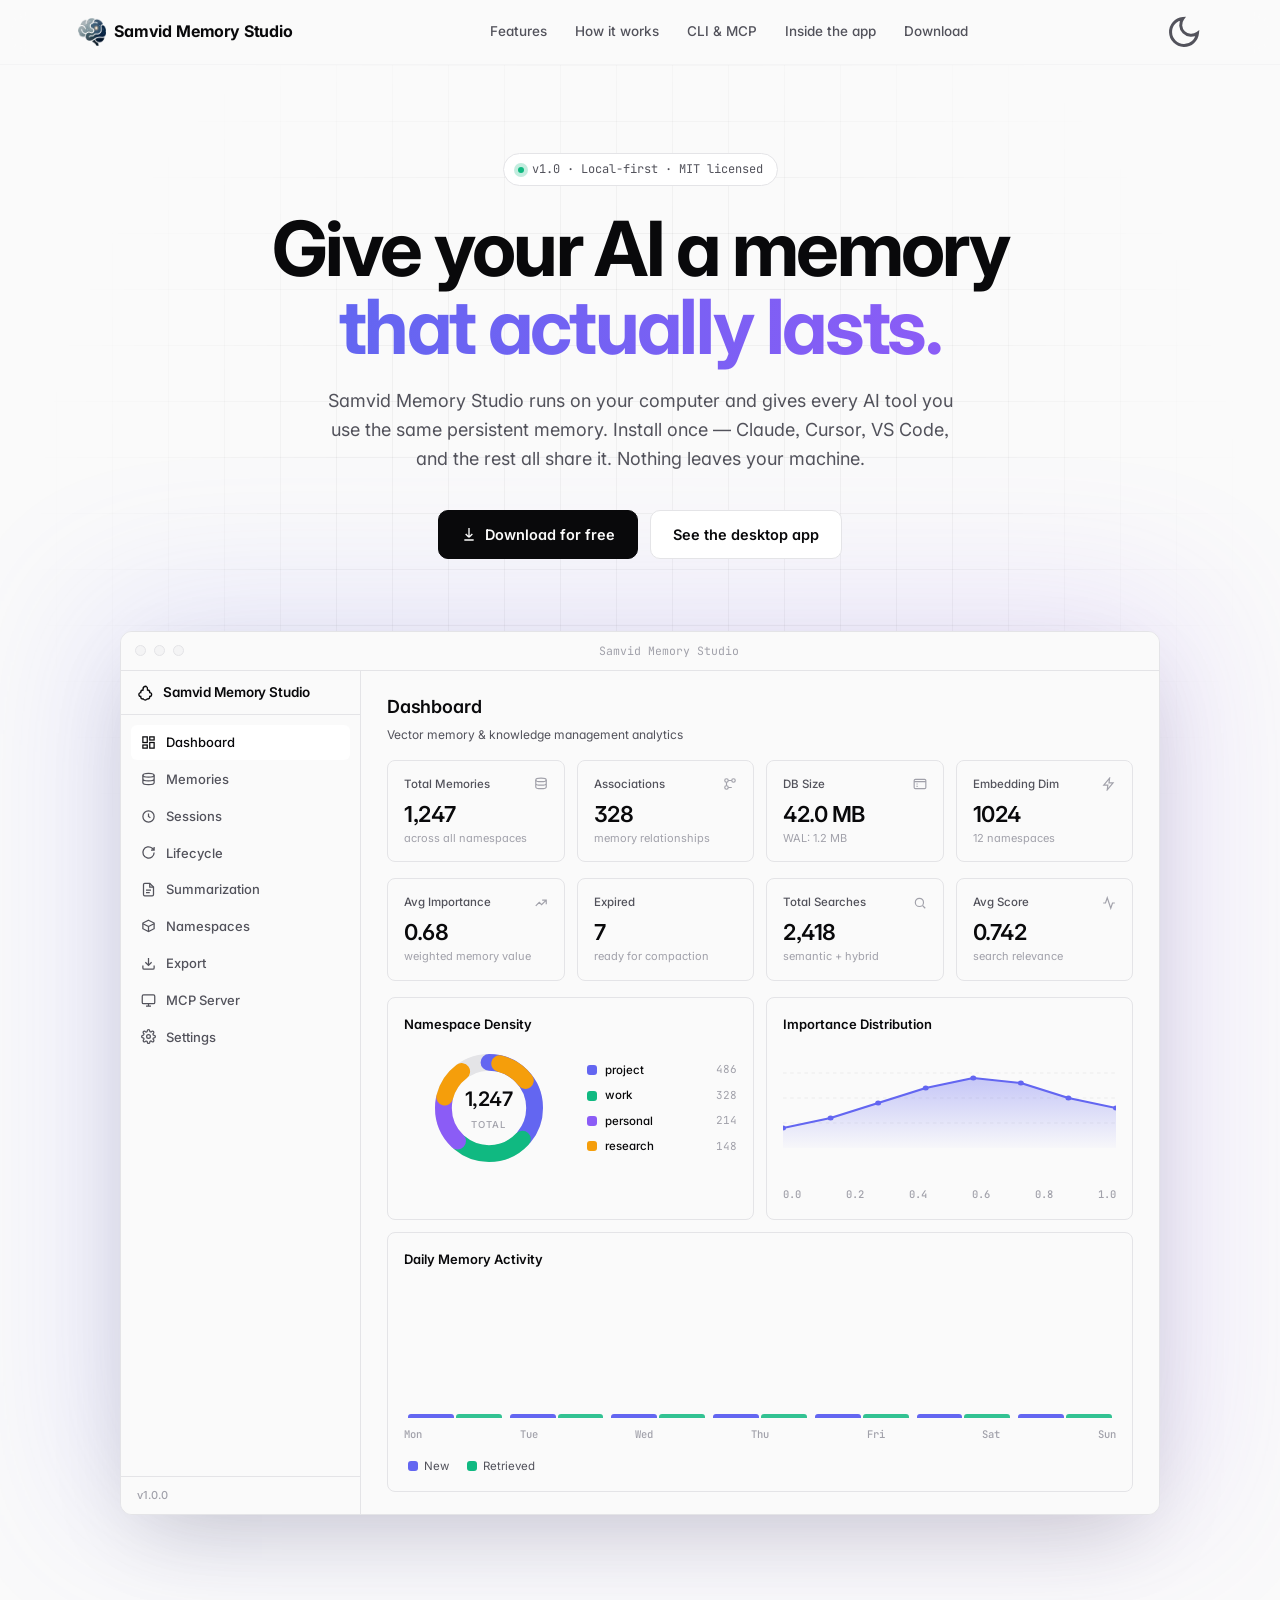
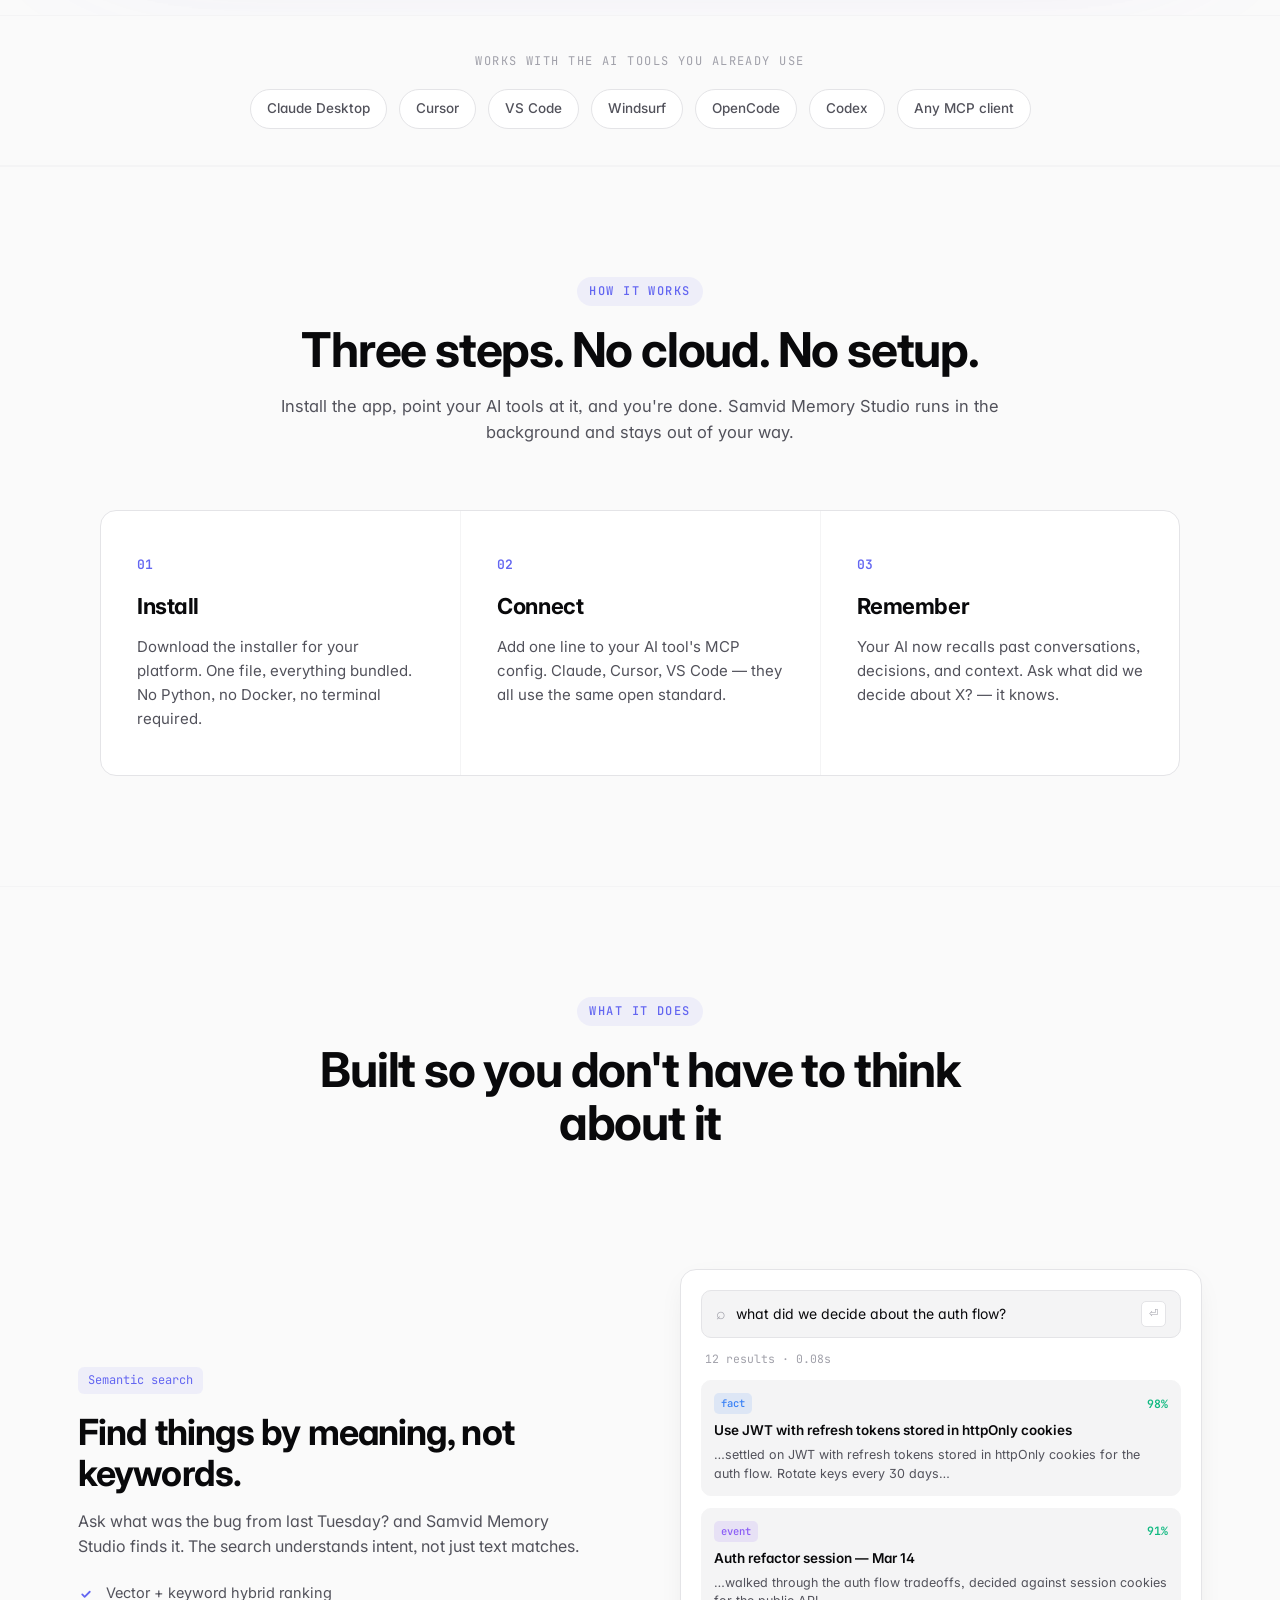
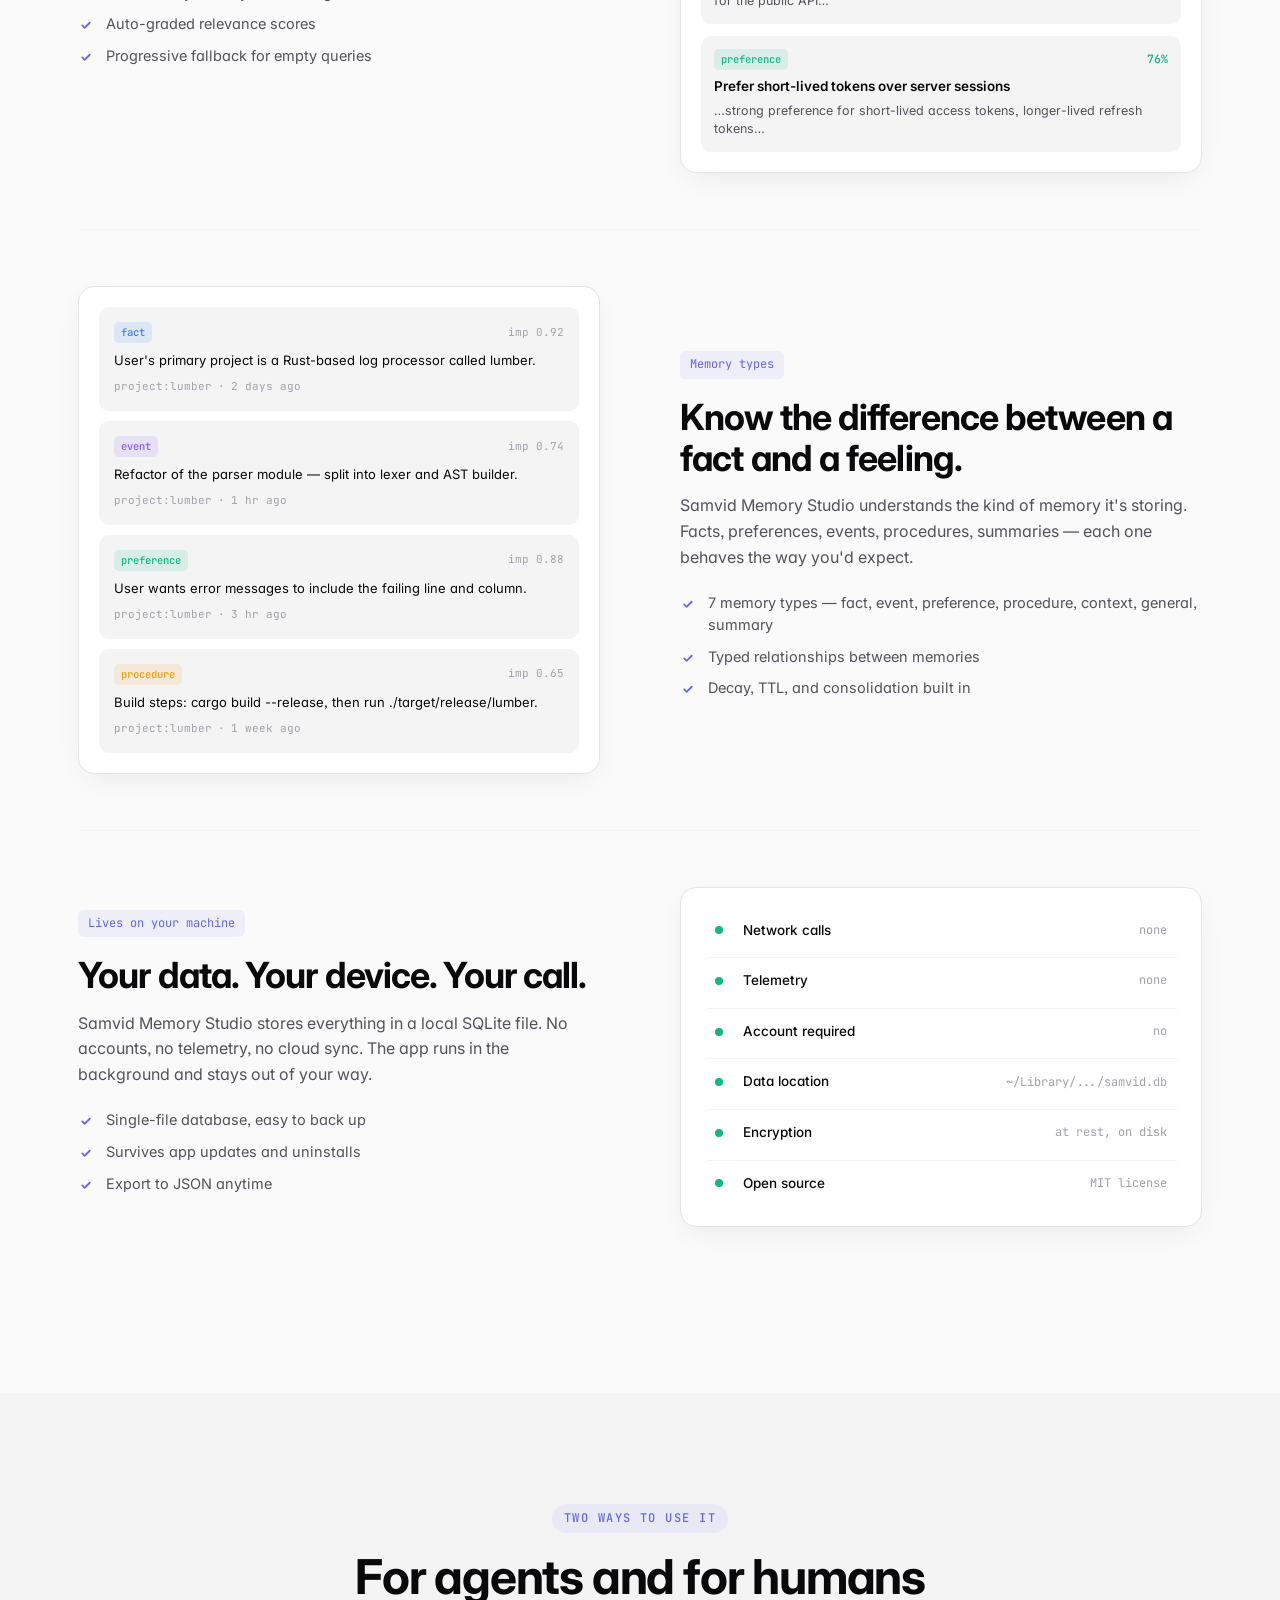
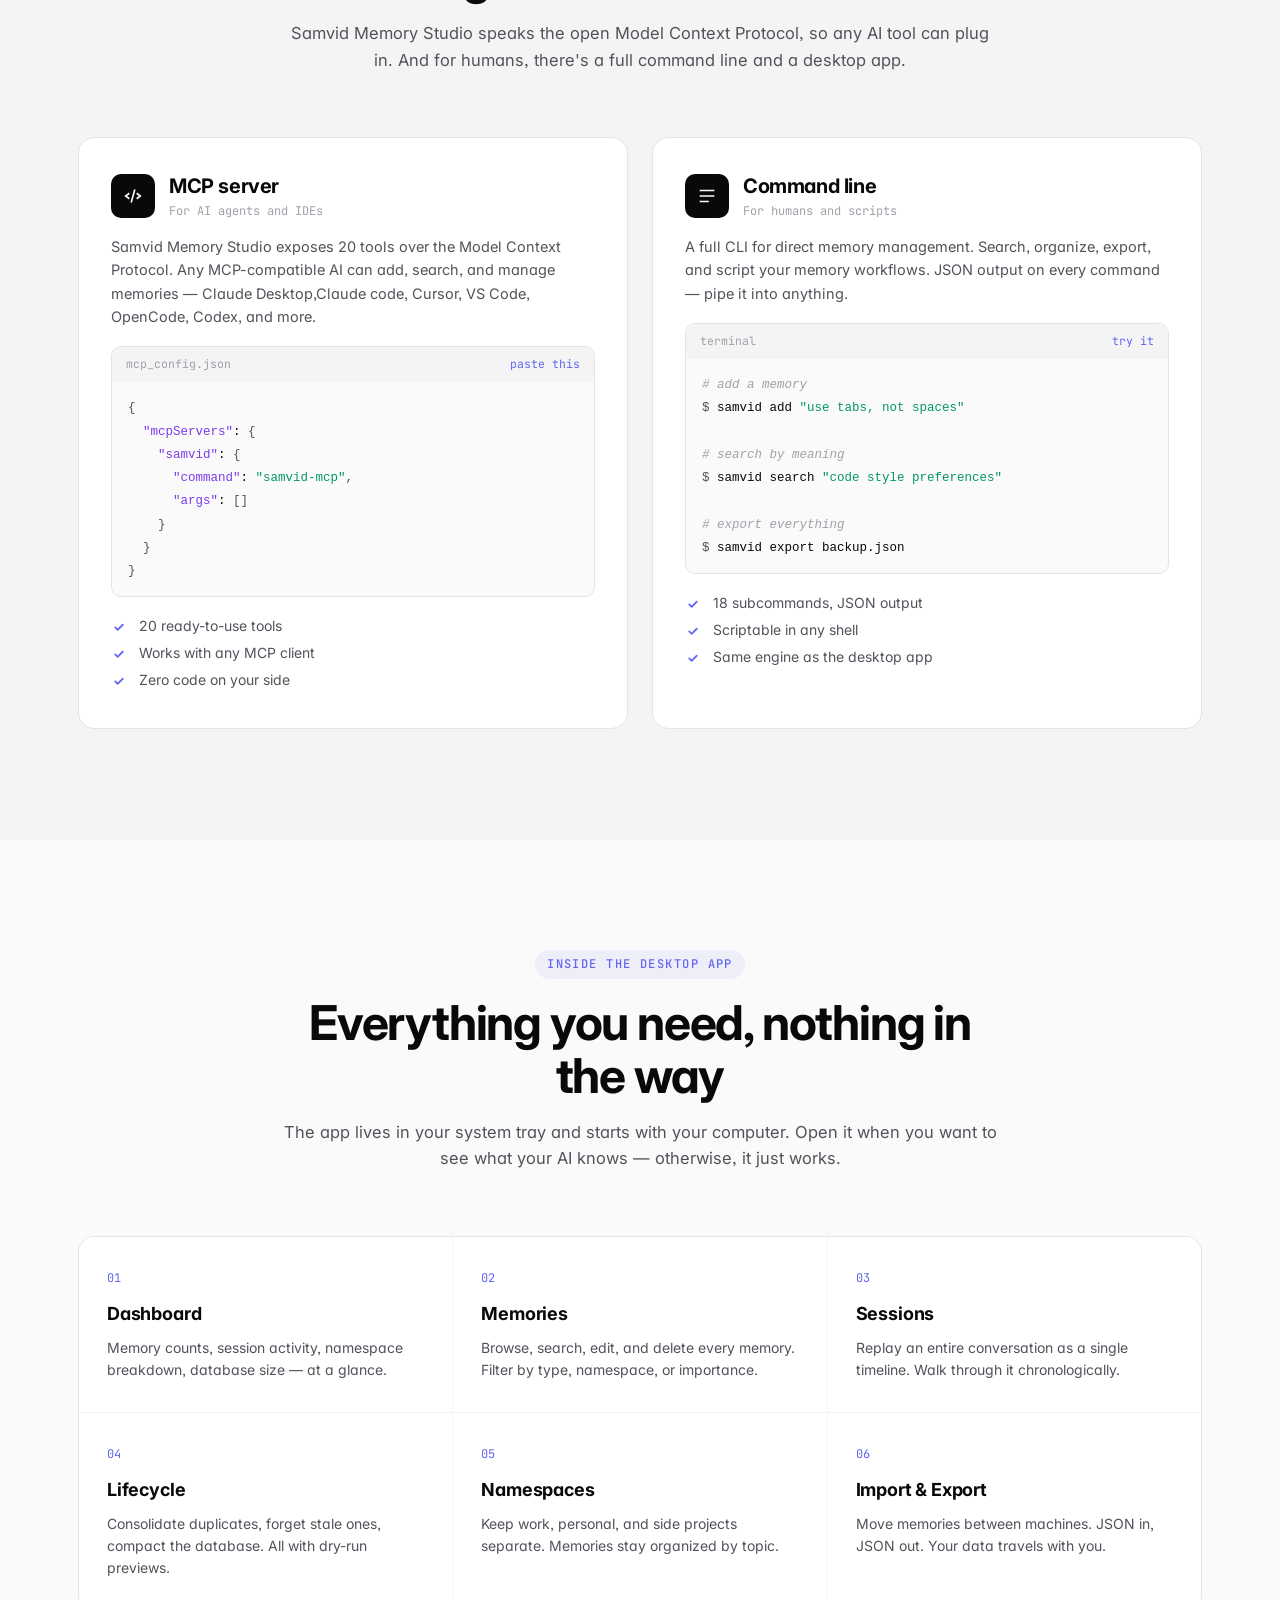
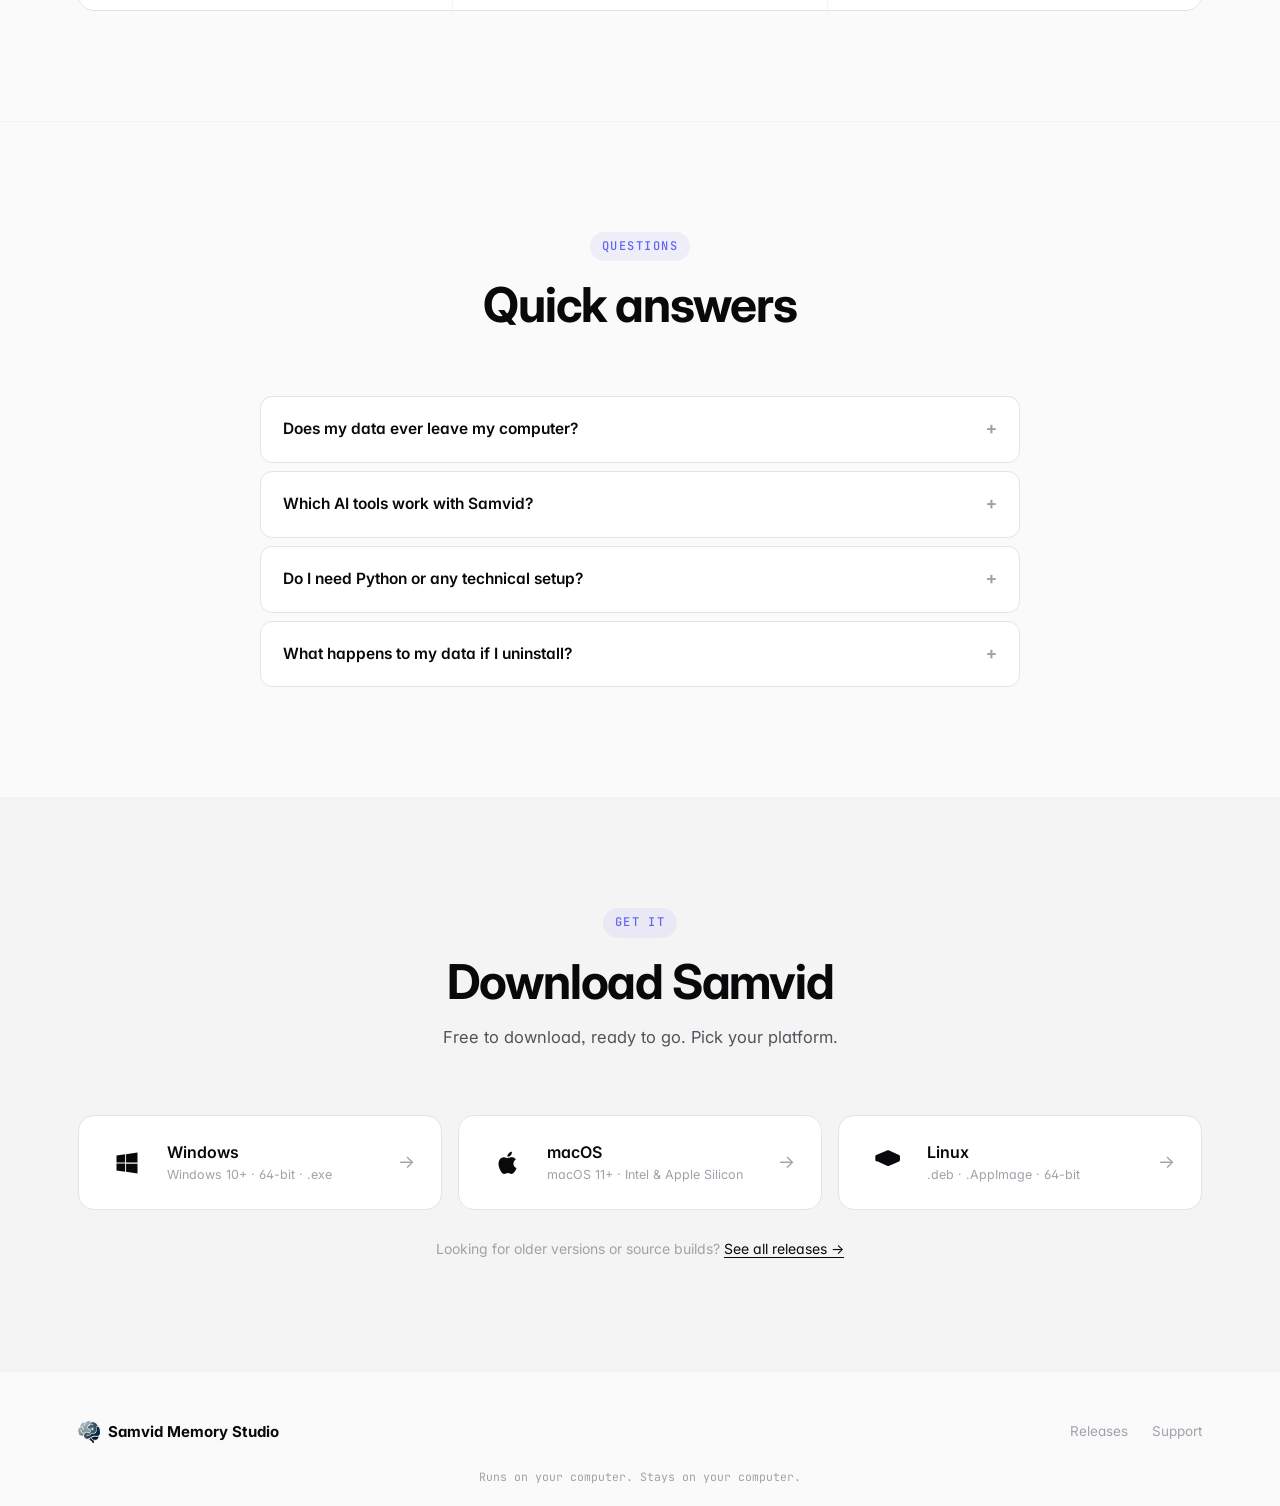
==== commit ed262901: "Update website" ====
--- a/index.html
+++ b/index.html
@@ -3,11 +3,11 @@
 <head>
   <meta charset="UTF-8">
   <meta name="viewport" content="width=device-width, initial-scale=1.0">
-  <meta name="description" content="Samvid â€” A local memory layer for your AI tools. Install once, every AI app on your machine gets a shared, persistent memory.">
-  <meta property="og:title" content="Samvid â€” Local memory for your AI">
+  <meta name="description" content="Samvid Memory Studio — A local memory layer for your AI tools. Install once, every AI app on your machine gets a shared, persistent memory.">
+  <meta property="og:title" content="Samvid Memory Studio — Local memory for your AI">
   <meta property="og:description" content="One install. Every AI tool remembers. Runs entirely on your machine.">
   <meta property="og:type" content="website">
-  <title>Samvid â€” Local memory for your AI</title>
+  <title>Samvid Memory Studio — Local memory for your AI</title>
   <link rel="icon" type="image/png" href="assets/icon.png">
   <link rel="preconnect" href="https://fonts.googleapis.com">
   <link rel="preconnect" href="https://fonts.gstatic.com" crossorigin>
@@ -51,8 +51,8 @@
       <span class="grad">that actually lasts.</span>
     </h1>
     <p class="hero-sub">
-      Samvid runs on your computer and gives every AI tool you use the same
-      persistent memory. Install once â€” Claude, Cursor, VS Code, and the rest
+      Samvid Memory Studio runs on your computer and gives every AI tool you use the same
+      persistent memory. Install once — Claude, Cursor, VS Code, and the rest
       all share it. Nothing leaves your machine.
     </p>
     <div class="hero-cta">
@@ -303,7 +303,7 @@
     <div class="section-head">
       <div class="kicker">How it works</div>
       <h2>Three steps. No cloud. No setup.</h2>
-      <p>Install the app, point your AI tools at it, and youâ€™re done. Samvid runs in the background and stays out of your way.</p>
+      <p>Install the app, point your AI tools at it, and you're done. Samvid Memory Studio runs in the background and stays out of your way.</p>
     </div>
     <div class="steps">
       <div class="step">
@@ -314,12 +314,12 @@
       <div class="step">
         <div class="step-num">02</div>
         <h3>Connect</h3>
-        <p>Add one line to your AI toolâ€™s MCP config. Claude, Cursor, VS Code â€” they all use the same open standard.</p>
+        <p>Add one line to your AI tool's MCP config. Claude, Cursor, VS Code — they all use the same open standard.</p>
       </div>
       <div class="step">
         <div class="step-num">03</div>
         <h3>Remember</h3>
-        <p>Your AI now recalls past conversations, decisions, and context. Ask â€œwhat did we decide about X?â€ â€” it knows.</p>
+        <p>Your AI now recalls past conversations, decisions, and context. Ask what did we decide about X? — it knows.</p>
       </div>
     </div>
   </div>
@@ -330,14 +330,14 @@
 
     <div class="section-head">
       <div class="kicker">What it does</div>
-      <h2>Built so you donâ€™t have to think about it</h2>
+      <h2>Built so you don't have to think about it</h2>
     </div>
 
     <div class="feat">
       <div class="feat-copy">
         <div class="feat-tag">Semantic search</div>
         <h3>Find things by meaning, not keywords.</h3>
-        <p>Ask â€œwhat was the bug from last Tuesday?â€ and Samvid finds it. The search understands intent, not just text matches.</p>
+        <p>Ask what was the bug from last Tuesday? and Samvid Memory Studio finds it. The search understands intent, not just text matches.</p>
         <ul class="bullets">
           <li>Vector + keyword hybrid ranking</li>
           <li>Auto-graded relevance scores</li>
@@ -347,9 +347,9 @@
       <div class="feat-visual">
         <div class="mock search-mock">
           <div class="search-bar">
-            <span class="s-ico">âŒ•</span>
+            <span class="s-ico">⌕</span>
             <span class="s-text">what did we decide about the auth flow?</span>
-            <span class="kbd">âŽ</span>
+            <span class="kbd">⏎</span>
           </div>
           <div class="search-meta">12 results · 0.08s</div>
           <div class="result">
@@ -358,15 +358,15 @@
               <span class="r-score">98%</span>
             </div>
             <div class="r-title">Use JWT with refresh tokens stored in httpOnly cookies</div>
-            <div class="r-snip">â€¦settled on JWT with refresh tokens stored in httpOnly cookies for the auth flow. Rotate keys every 30 daysâ€¦</div>
+            <div class="r-snip">…settled on JWT with refresh tokens stored in httpOnly cookies for the auth flow. Rotate keys every 30 days…</div>
           </div>
           <div class="result">
             <div class="r-head">
               <span class="r-tag tag-purple">event</span>
               <span class="r-score">91%</span>
             </div>
-            <div class="r-title">Auth refactor session â€” Mar 14</div>
-            <div class="r-snip">â€¦walked through the auth flow tradeoffs, decided against session cookies for the public APIâ€¦</div>
+            <div class="r-title">Auth refactor session — Mar 14</div>
+            <div class="r-snip">…walked through the auth flow tradeoffs, decided against session cookies for the public API…</div>
           </div>
           <div class="result">
             <div class="r-head">
@@ -374,7 +374,7 @@
               <span class="r-score">76%</span>
             </div>
             <div class="r-title">Prefer short-lived tokens over server sessions</div>
-            <div class="r-snip">â€¦strong preference for short-lived access tokens, longer-lived refresh tokensâ€¦</div>
+            <div class="r-snip">…strong preference for short-lived access tokens, longer-lived refresh tokens…</div>
           </div>
         </div>
       </div>
@@ -384,9 +384,9 @@
       <div class="feat-copy">
         <div class="feat-tag">Memory types</div>
         <h3>Know the difference between a fact and a feeling.</h3>
-        <p>Samvid understands the kind of memory itâ€™s storing. Facts, preferences, events, procedures, summaries â€” each one behaves the way youâ€™d expect.</p>
+        <p>Samvid Memory Studio understands the kind of memory it's storing. Facts, preferences, events, procedures, summaries — each one behaves the way you'd expect.</p>
         <ul class="bullets">
-          <li>7 memory types â€” fact, event, preference, procedure, context, general, summary</li>
+          <li>7 memory types — fact, event, preference, procedure, context, general, summary</li>
           <li>Typed relationships between memories</li>
           <li>Decay, TTL, and consolidation built in</li>
         </ul>
@@ -398,7 +398,7 @@
               <span class="mem-type type-blue">fact</span>
               <span class="mem-imp">imp 0.92</span>
             </div>
-            <div class="mem-body">Userâ€™s primary project is a Rust-based log processor called â€œlumberâ€.</div>
+            <div class="mem-body">User's primary project is a Rust-based log processor called lumber.</div>
             <div class="mem-foot"><span>project:lumber</span><span>·</span><span>2 days ago</span></div>
           </div>
           <div class="mem-card">
@@ -406,7 +406,7 @@
               <span class="mem-type type-purple">event</span>
               <span class="mem-imp">imp 0.74</span>
             </div>
-            <div class="mem-body">Refactor of the parser module â€” split into lexer and AST builder.</div>
+            <div class="mem-body">Refactor of the parser module — split into lexer and AST builder.</div>
             <div class="mem-foot"><span>project:lumber</span><span>·</span><span>1 hr ago</span></div>
           </div>
           <div class="mem-card">
@@ -433,7 +433,7 @@
       <div class="feat-copy">
         <div class="feat-tag">Lives on your machine</div>
         <h3>Your data. Your device. Your call.</h3>
-        <p>Samvid stores everything in a local SQLite file. No accounts, no telemetry, no cloud sync. The app runs in the background and stays out of your way.</p>
+        <p>Samvid Memory Studio stores everything in a local SQLite file. No accounts, no telemetry, no cloud sync. The app runs in the background and stays out of your way.</p>
         <ul class="bullets">
           <li>Single-file database, easy to back up</li>
           <li>Survives app updates and uninstalls</li>
@@ -483,7 +483,7 @@
     <div class="section-head">
       <div class="kicker">Two ways to use it</div>
       <h2>For agents and for humans</h2>
-      <p>Samvid speaks the open Model Context Protocol, so any AI tool can plug in. And for humans, thereâ€™s a full command line and a desktop app.</p>
+      <p>Samvid Memory Studio speaks the open Model Context Protocol, so any AI tool can plug in. And for humans, there's a full command line and a desktop app.</p>
     </div>
 
     <div class="ways">
@@ -497,7 +497,7 @@
             <p class="way-sub">For AI agents and IDEs</p>
           </div>
         </div>
-        <p class="way-desc">Samvid exposes 19 tools over the Model Context Protocol. Any MCP-compatible AI can add, search, and manage memories â€” Claude Desktop, Cursor, VS Code, OpenCode, Codex, and more.</p>
+        <p class="way-desc">Samvid Memory Studio exposes 20 tools over the Model Context Protocol. Any MCP-compatible AI can add, search, and manage memories — Claude Desktop,Claude code, Cursor, VS Code, OpenCode, Codex, and more.</p>
         <div class="code-block">
           <div class="code-head">
             <span>mcp_config.json</span>
@@ -513,7 +513,7 @@
 <span class="c-p">}</span></code></pre>
         </div>
         <ul class="bullets tight">
-          <li>19 ready-to-use tools</li>
+          <li>20 ready-to-use tools</li>
           <li>Works with any MCP client</li>
           <li>Zero code on your side</li>
         </ul>
@@ -529,7 +529,7 @@
             <p class="way-sub">For humans and scripts</p>
           </div>
         </div>
-        <p class="way-desc">A full CLI for direct memory management. Search, organize, export, and script your memory workflows. JSON output on every command â€” pipe it into anything.</p>
+        <p class="way-desc">A full CLI for direct memory management. Search, organize, export, and script your memory workflows. JSON output on every command — pipe it into anything.</p>
         <div class="code-block">
           <div class="code-head">
             <span>terminal</span>
@@ -542,7 +542,7 @@
 <span class="c-p">$</span> samvid search <span class="c-s">"code style preferences"</span>
 
 <span class="c-c"># export everything</span>
-<span class="c-p">$</span> samvid export &gt; backup.json</code></pre>
+<span class="c-p">$</span> samvid export backup.json</code></pre>
         </div>
         <ul class="bullets tight">
           <li>18 subcommands, JSON output</li>
@@ -559,14 +559,14 @@
     <div class="section-head">
       <div class="kicker">Inside the desktop app</div>
       <h2>Everything you need, nothing in the way</h2>
-      <p>The app lives in your system tray and starts with your computer. Open it when you want to see what your AI knows â€” otherwise, it just works.</p>
+      <p>The app lives in your system tray and starts with your computer. Open it when you want to see what your AI knows — otherwise, it just works.</p>
     </div>
 
     <div class="inside-grid">
       <div class="ic">
         <div class="ic-num">01</div>
         <h4>Dashboard</h4>
-        <p>Memory counts, session activity, namespace breakdown, database size â€” at a glance.</p>
+        <p>Memory counts, session activity, namespace breakdown, database size — at a glance.</p>
       </div>
       <div class="ic">
         <div class="ic-num">02</div>
@@ -606,7 +606,7 @@
     <div class="faq-list">
       <details>
         <summary>Does my data ever leave my computer?</summary>
-        <p>No. Samvid runs entirely on your machine. The database is a local SQLite file. There are no accounts, no telemetry, and no cloud sync.</p>
+        <p>No. Samvid Memory Studio runs entirely on your machine. The database is a local SQLite file. There are no accounts, no telemetry, and no cloud sync.</p>
       </details>
       <details>
         <summary>Which AI tools work with Samvid?</summary>
@@ -665,7 +665,7 @@
     </div>
     <p class="dl-foot">
       Looking for older versions or source builds?
-      <a href="https://github.com/anandnic/samvid-memory-studio/releases">See all releases â†’</a>
+      <a href="https://github.com/anandnic/samvid-memory-studio/releases">See all releases →</a>
     </p>
   </div>
 </section>
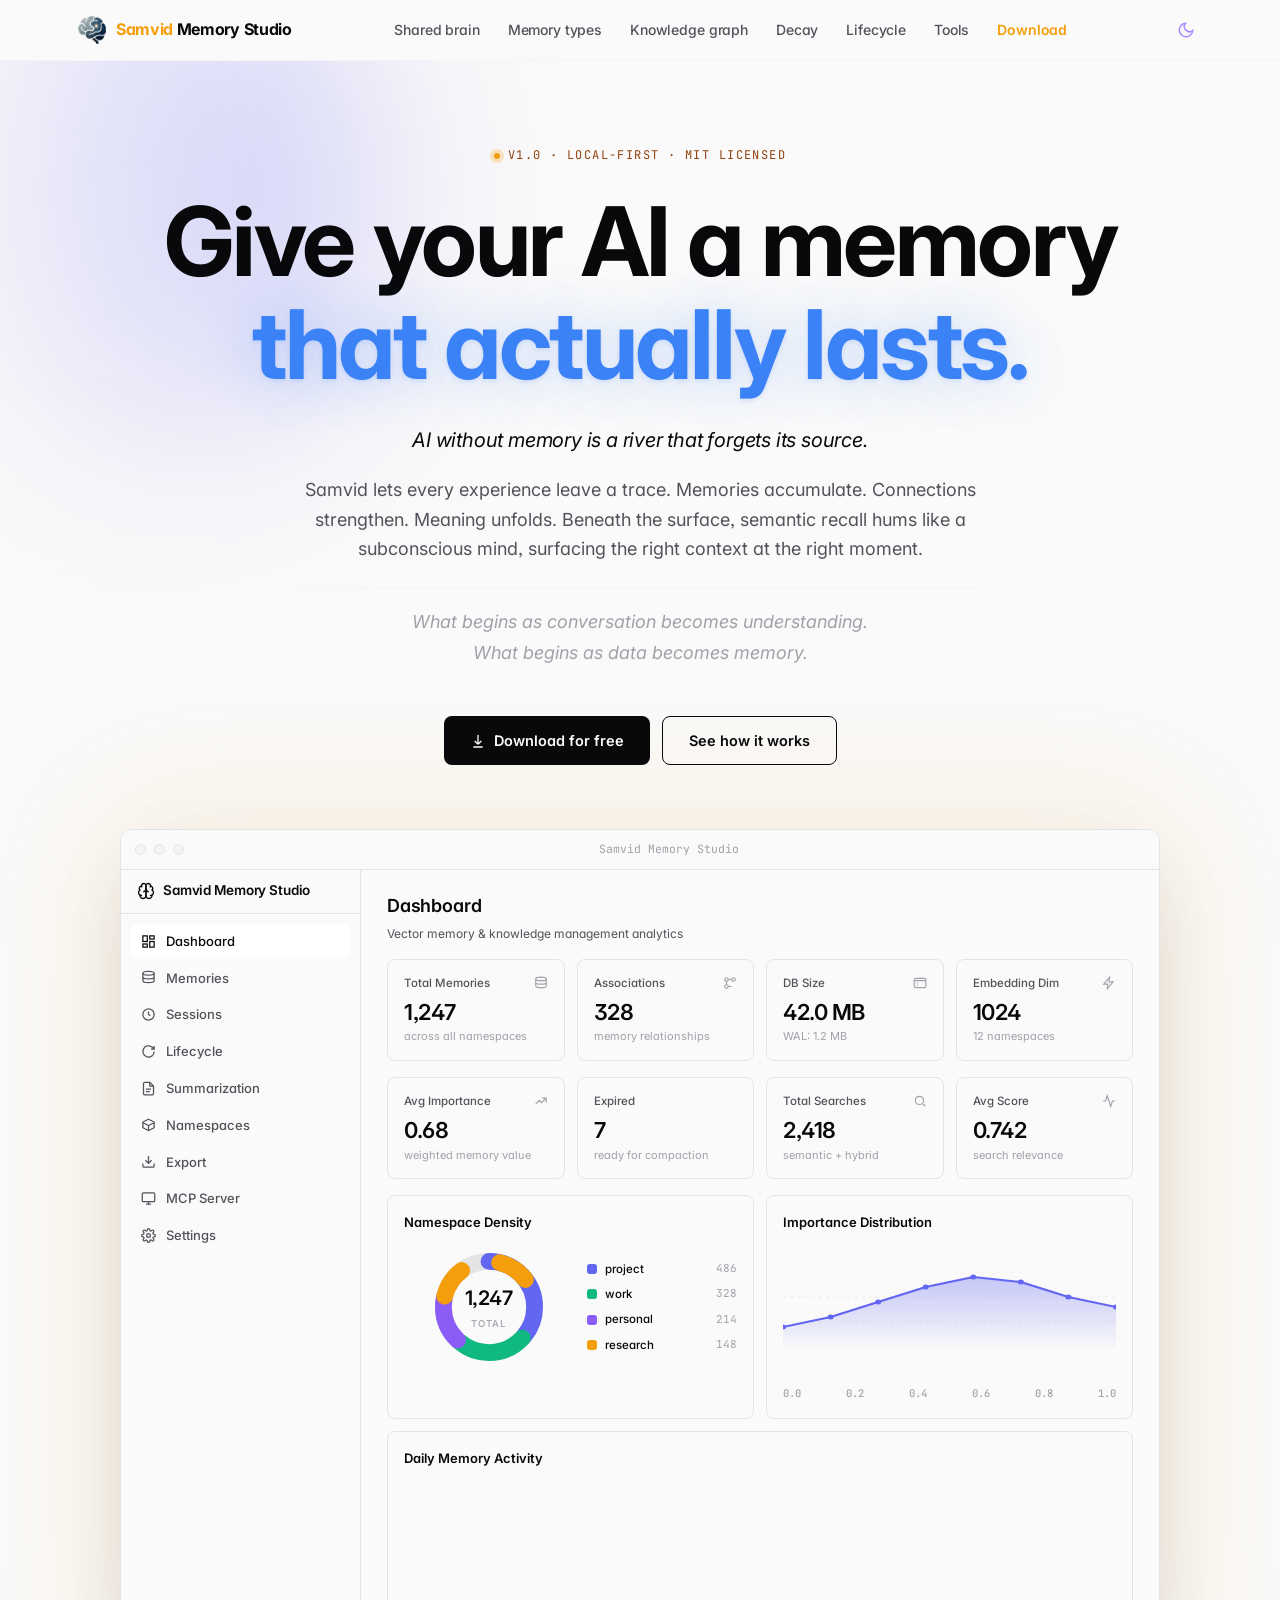
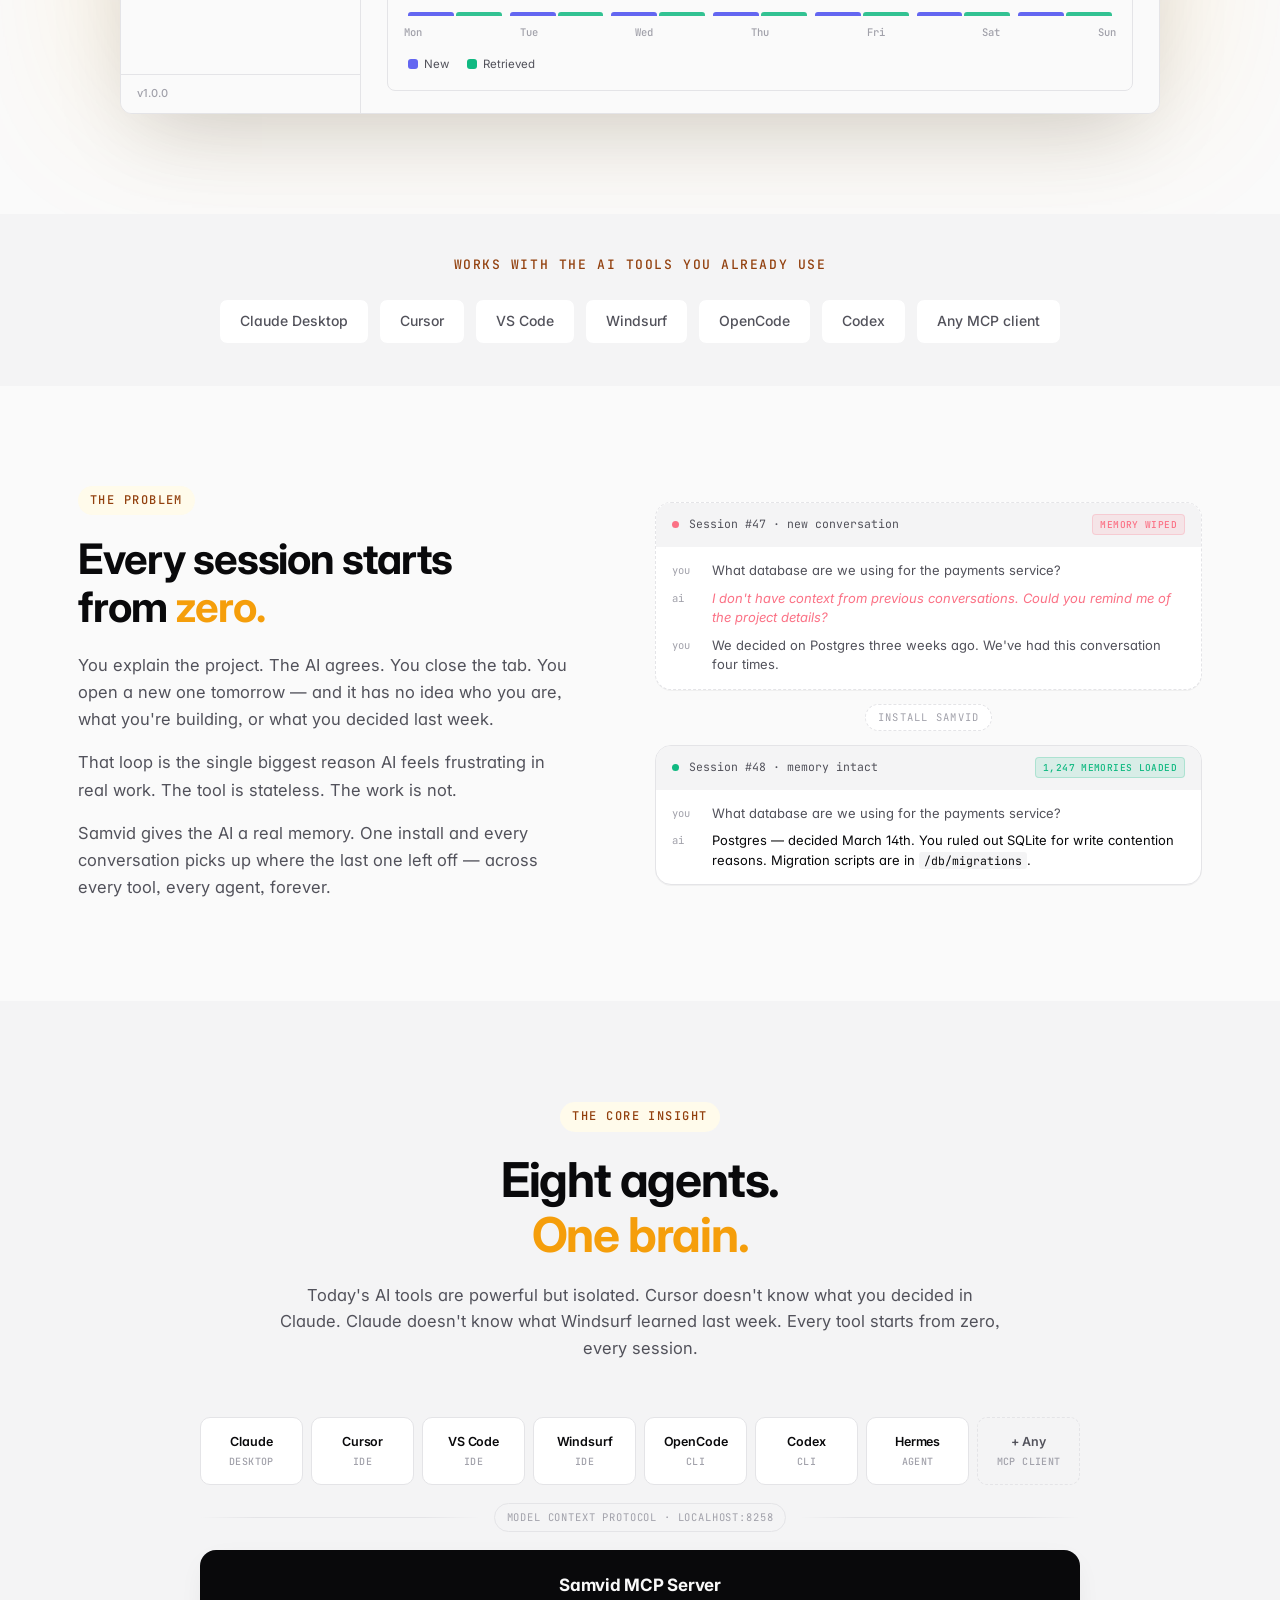
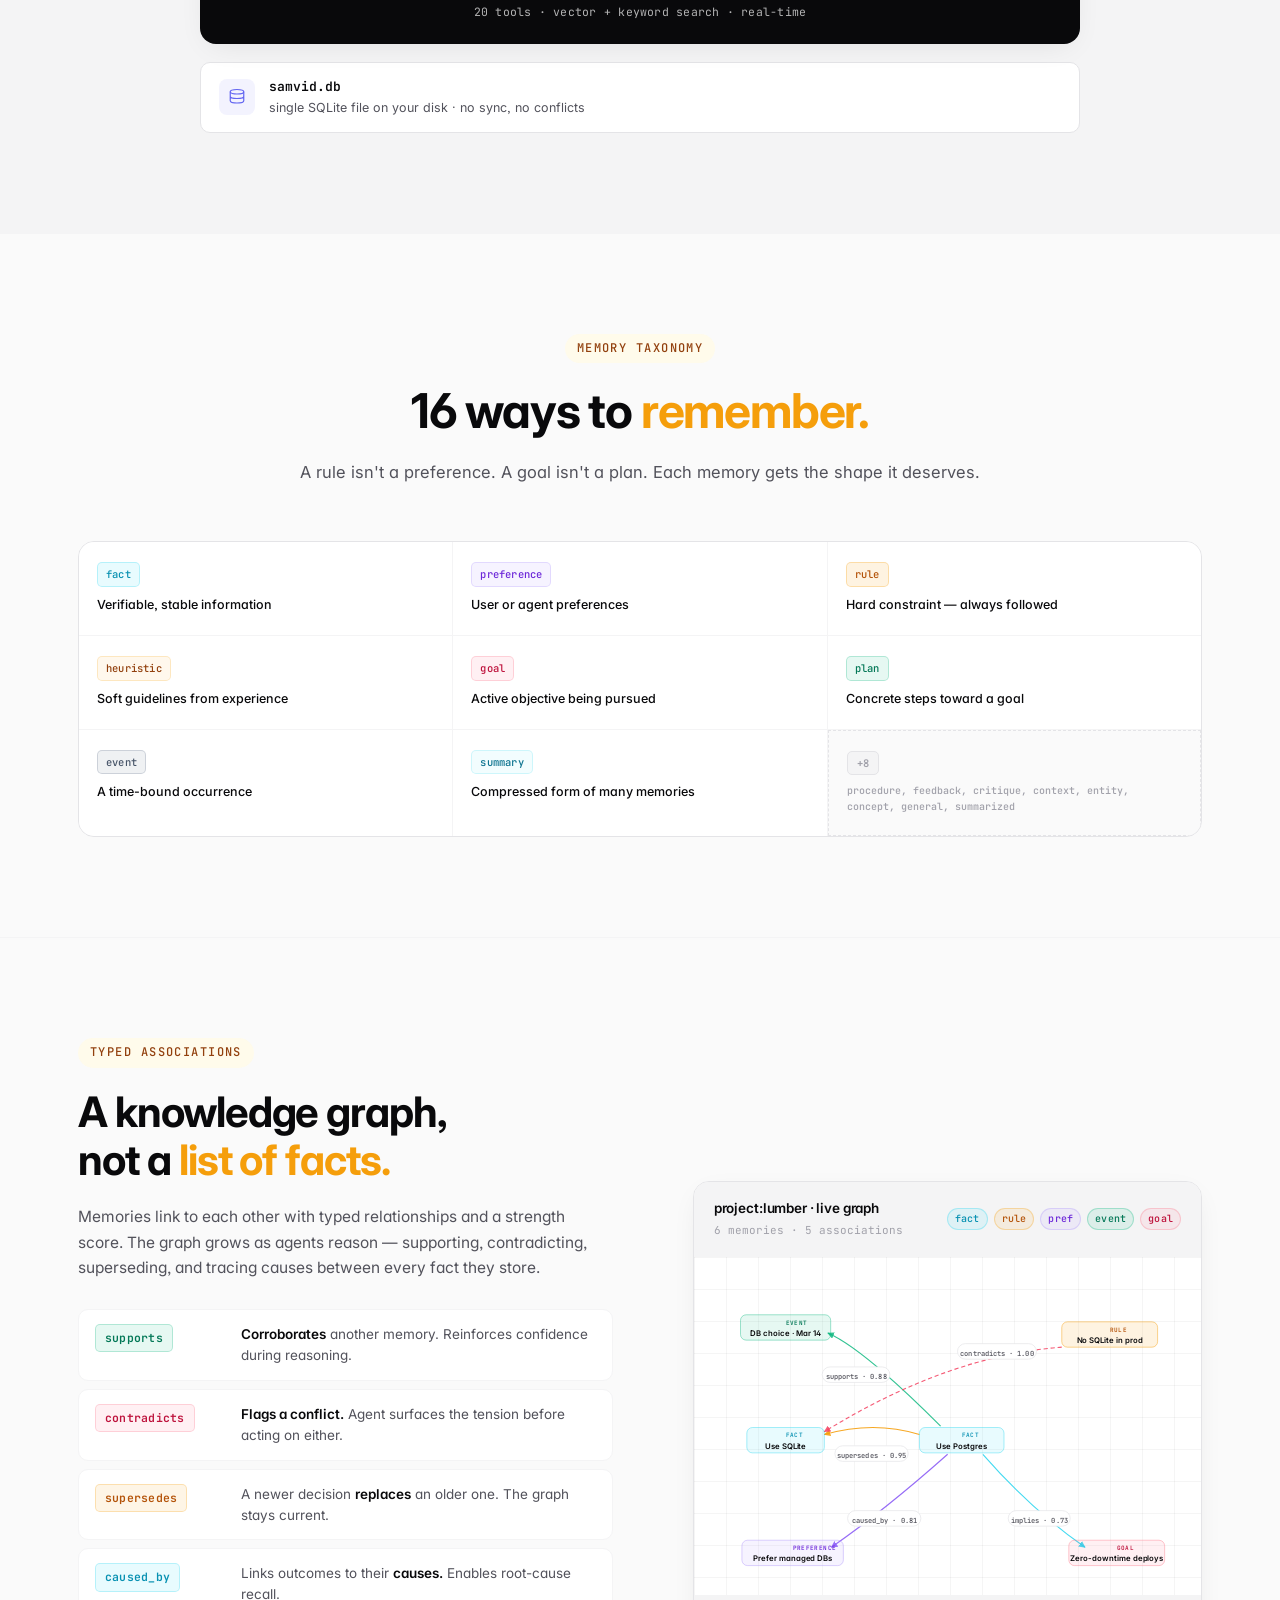
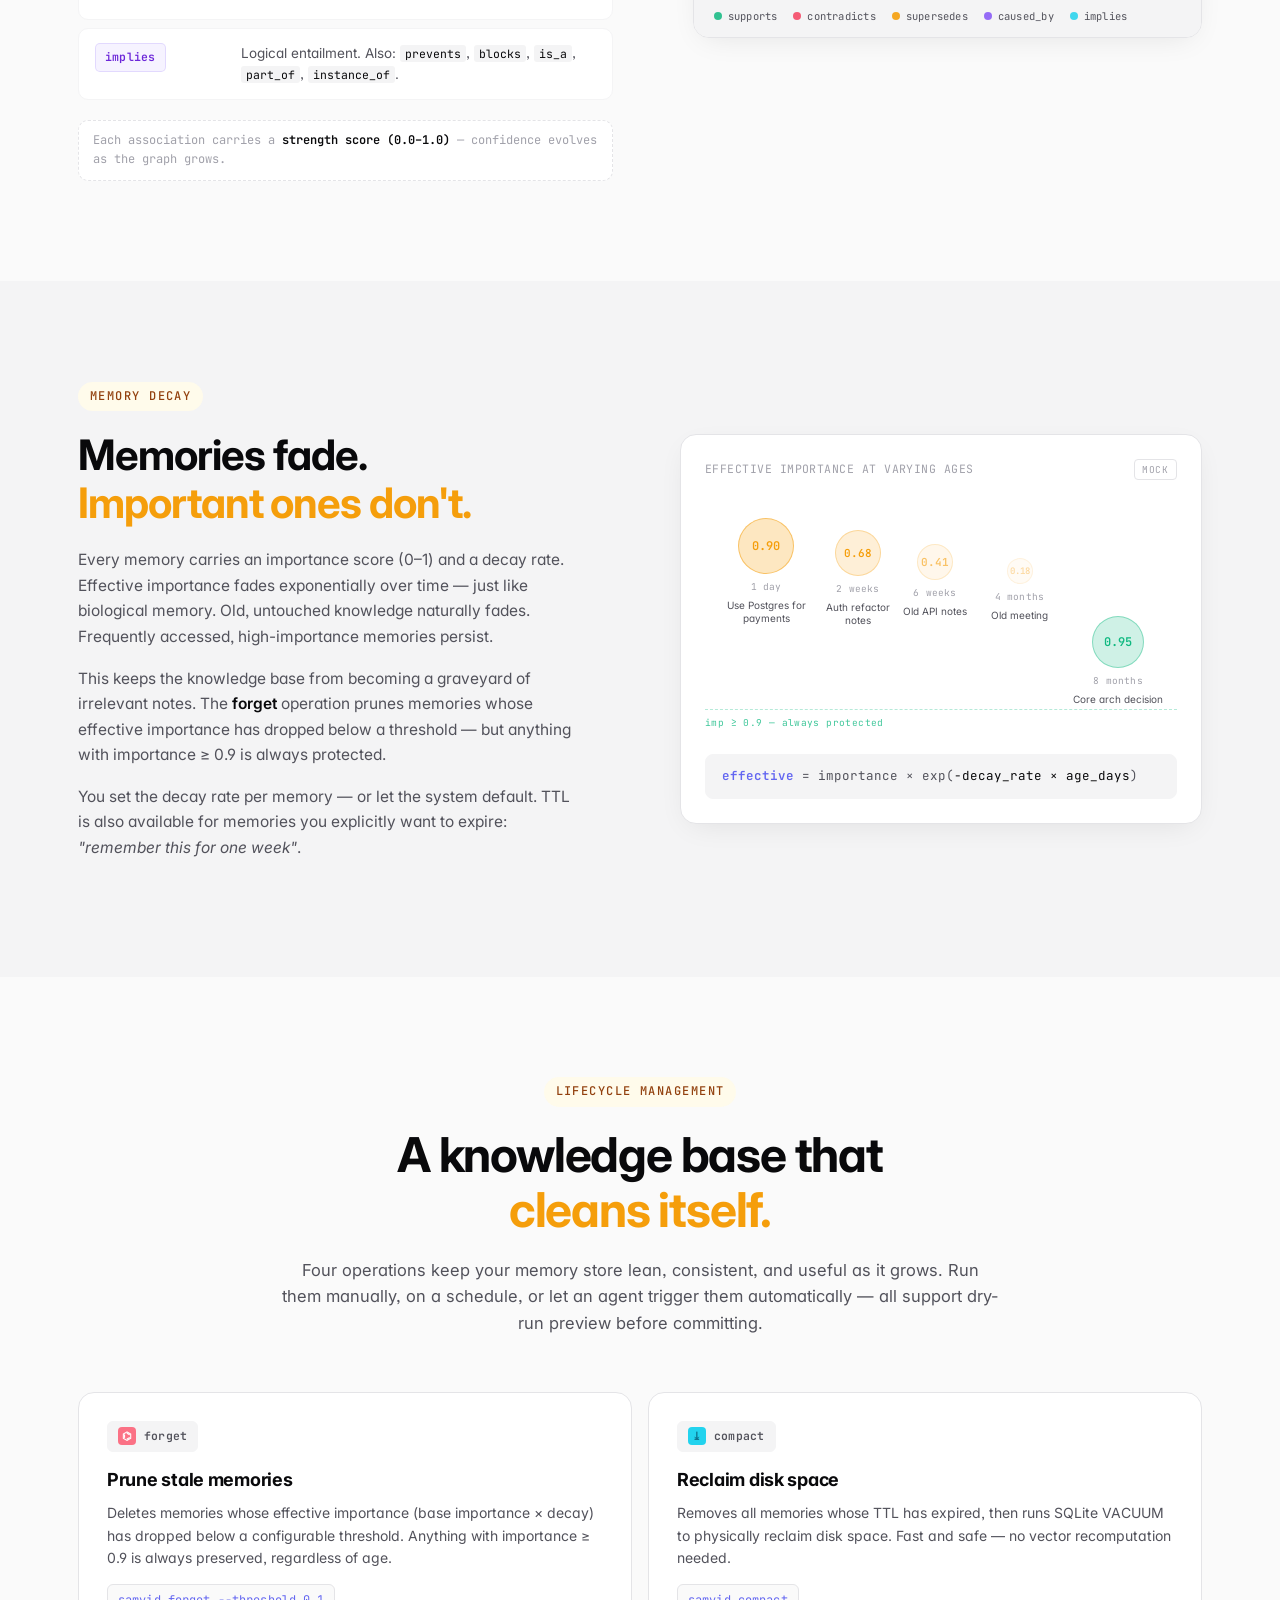
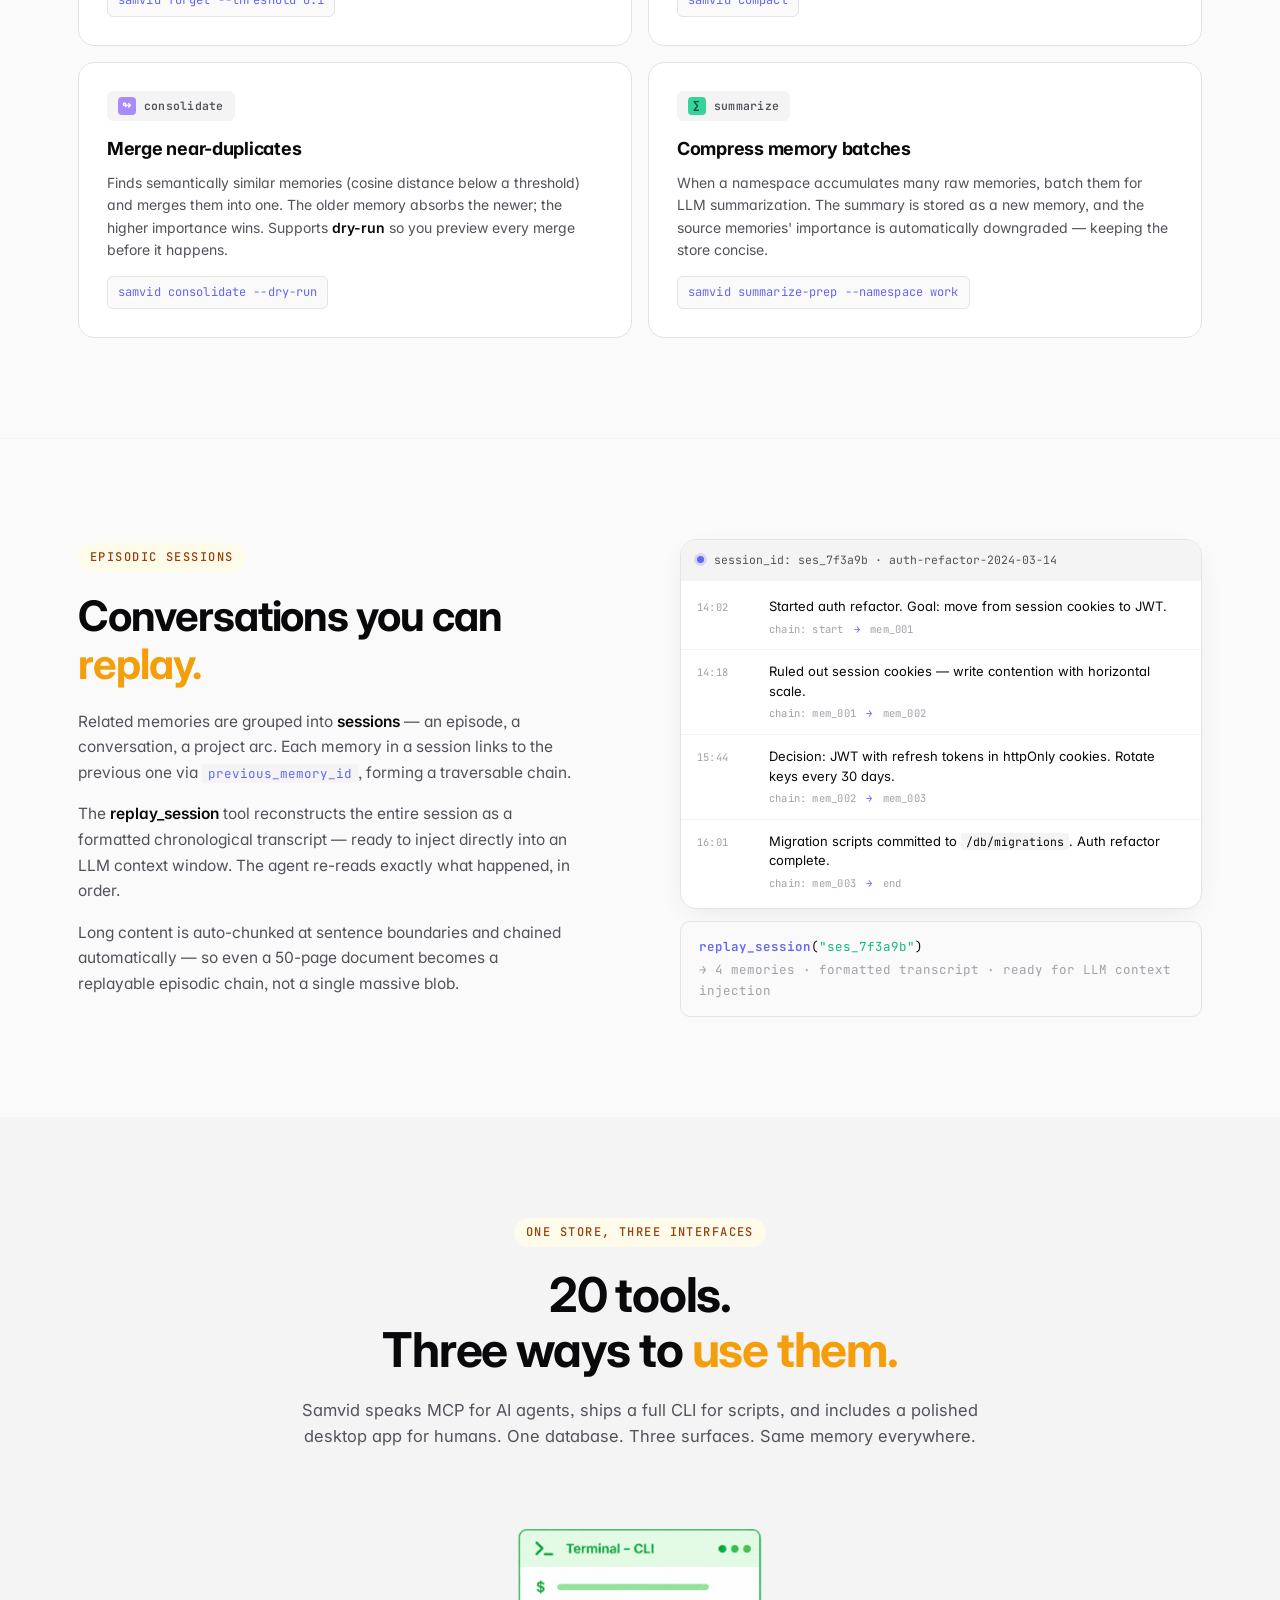
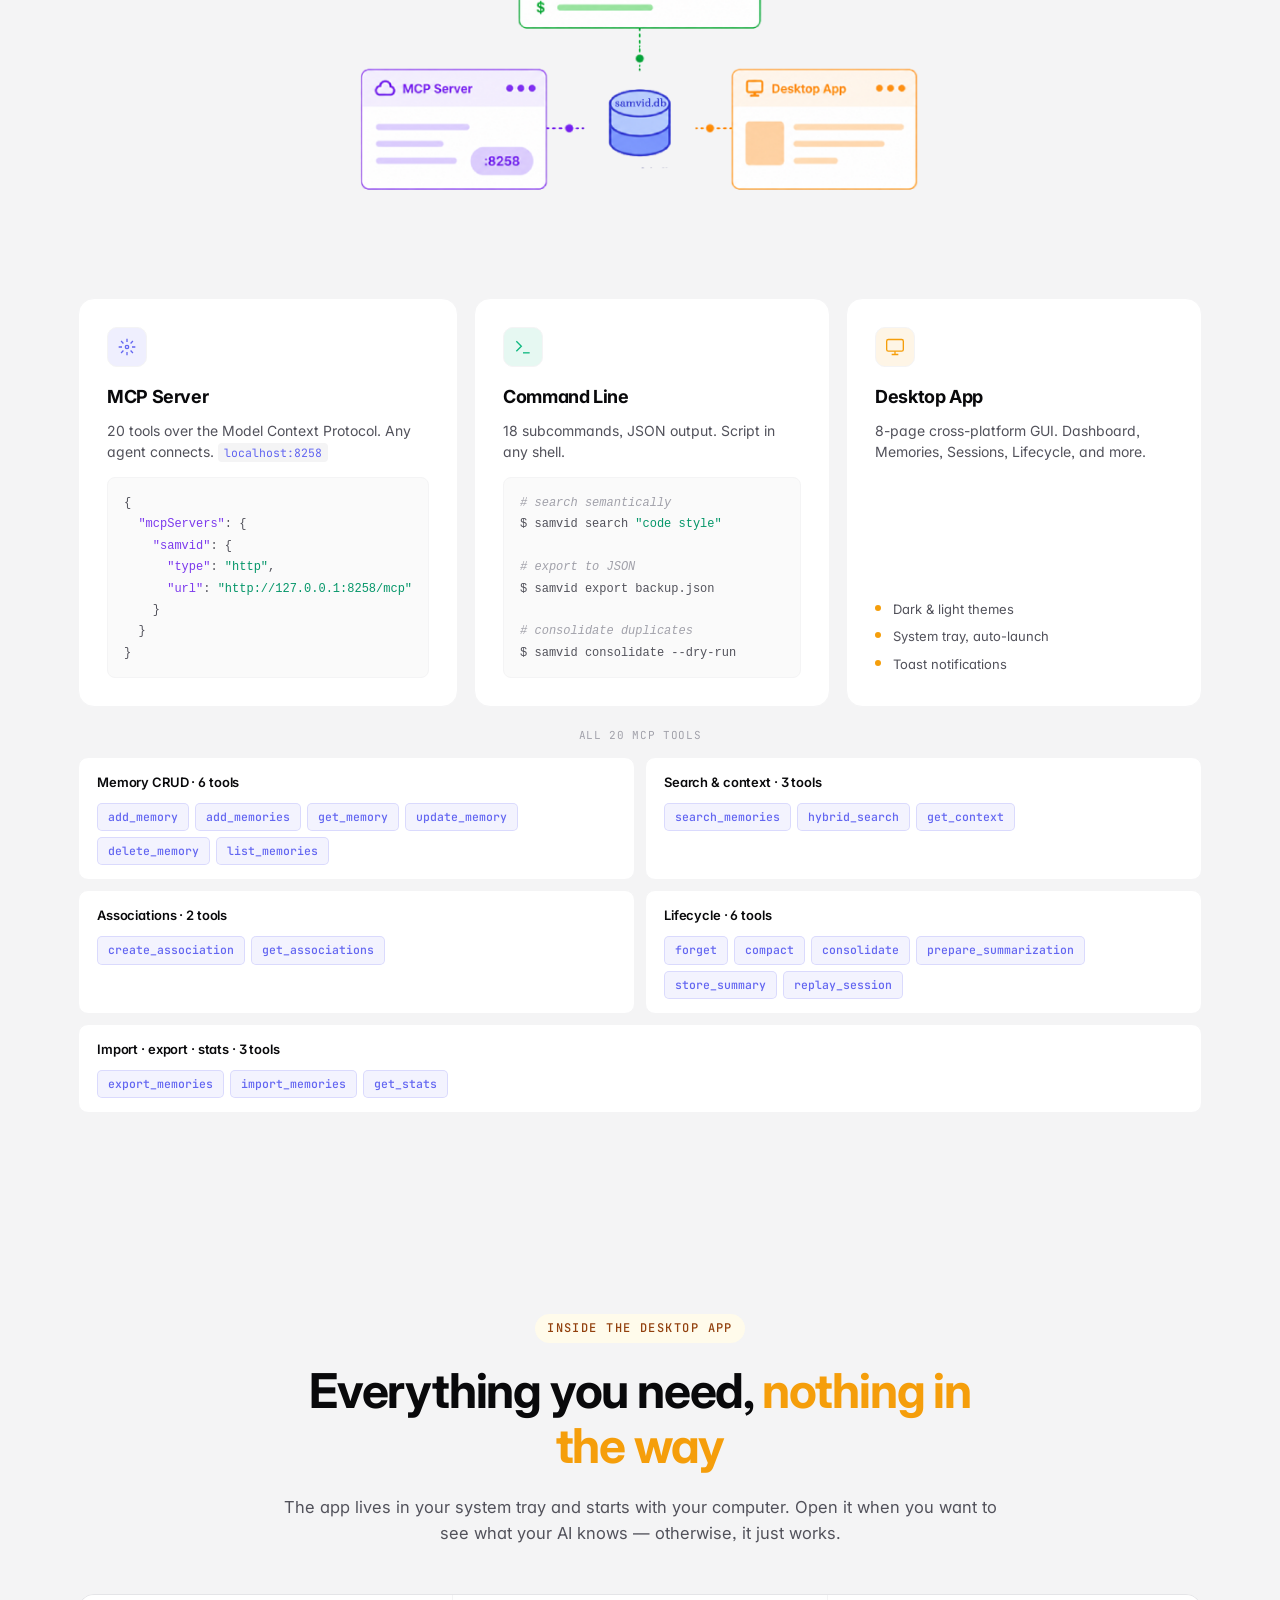
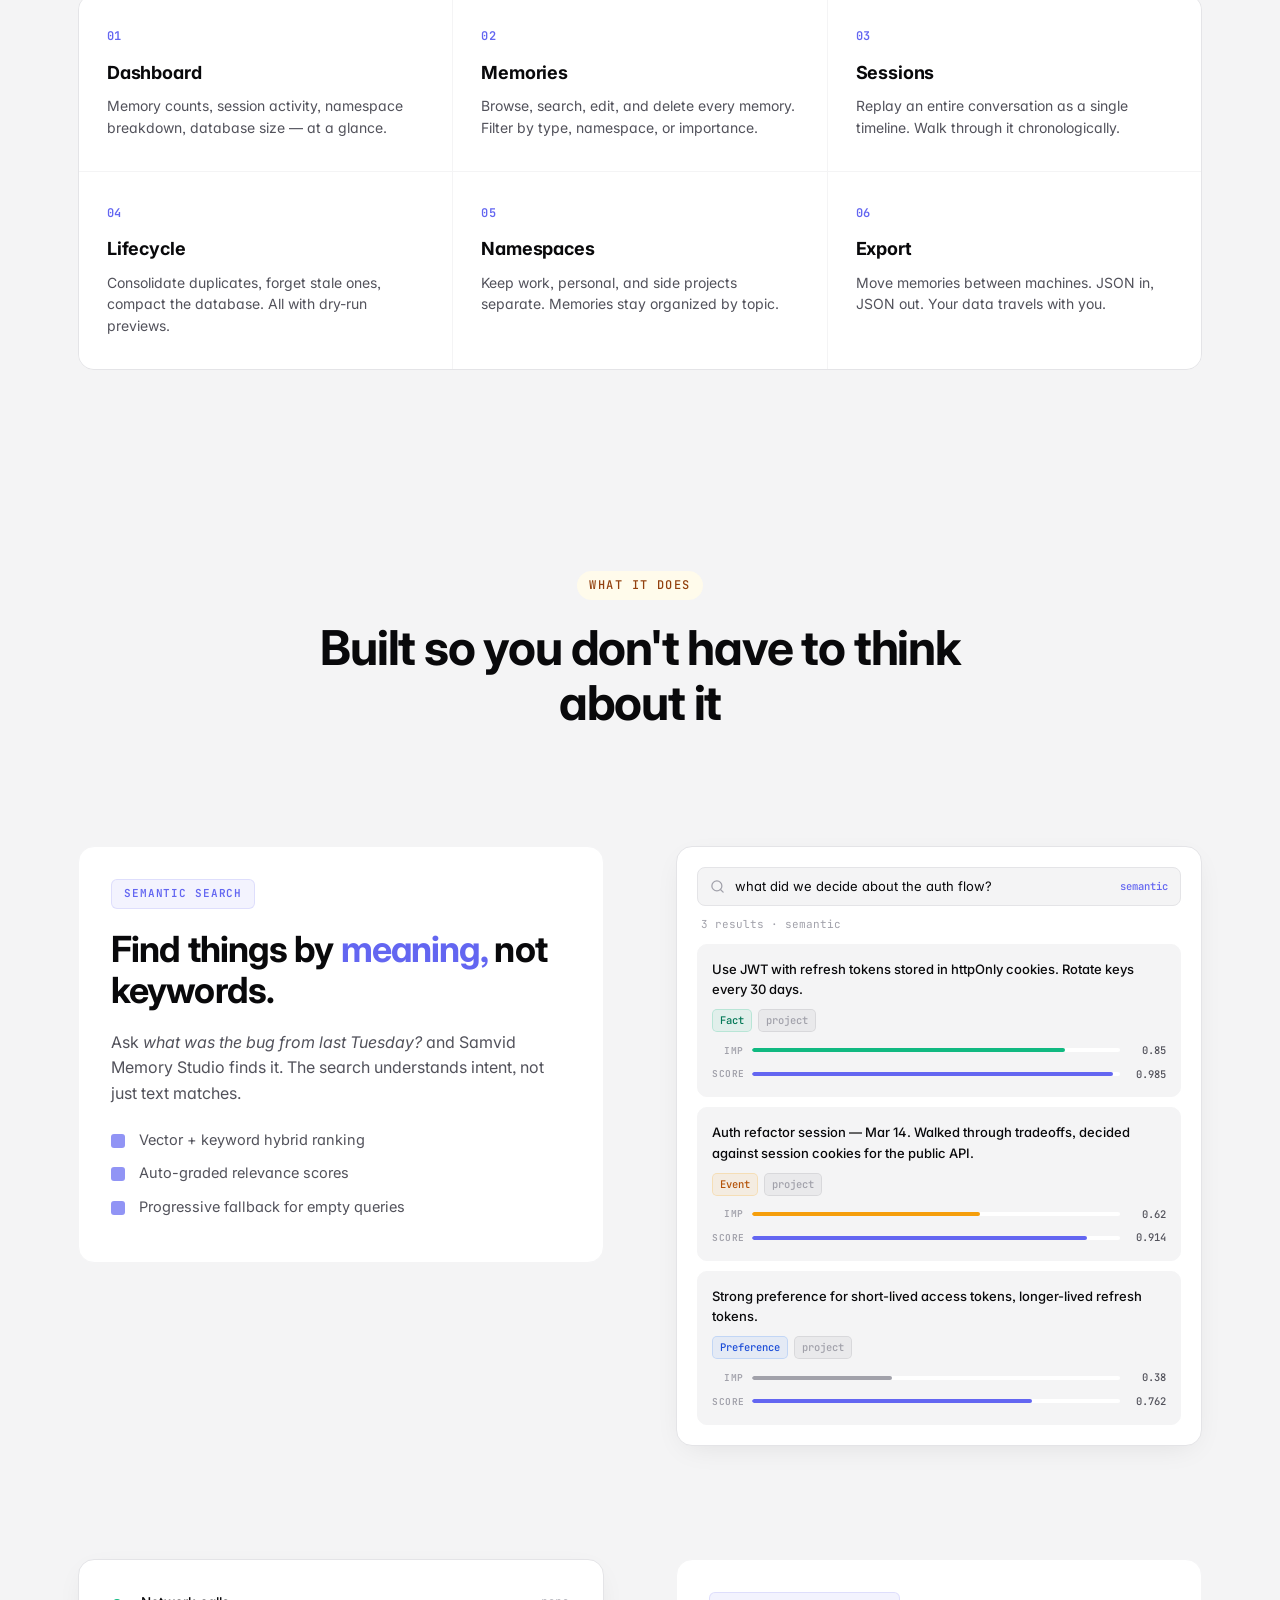
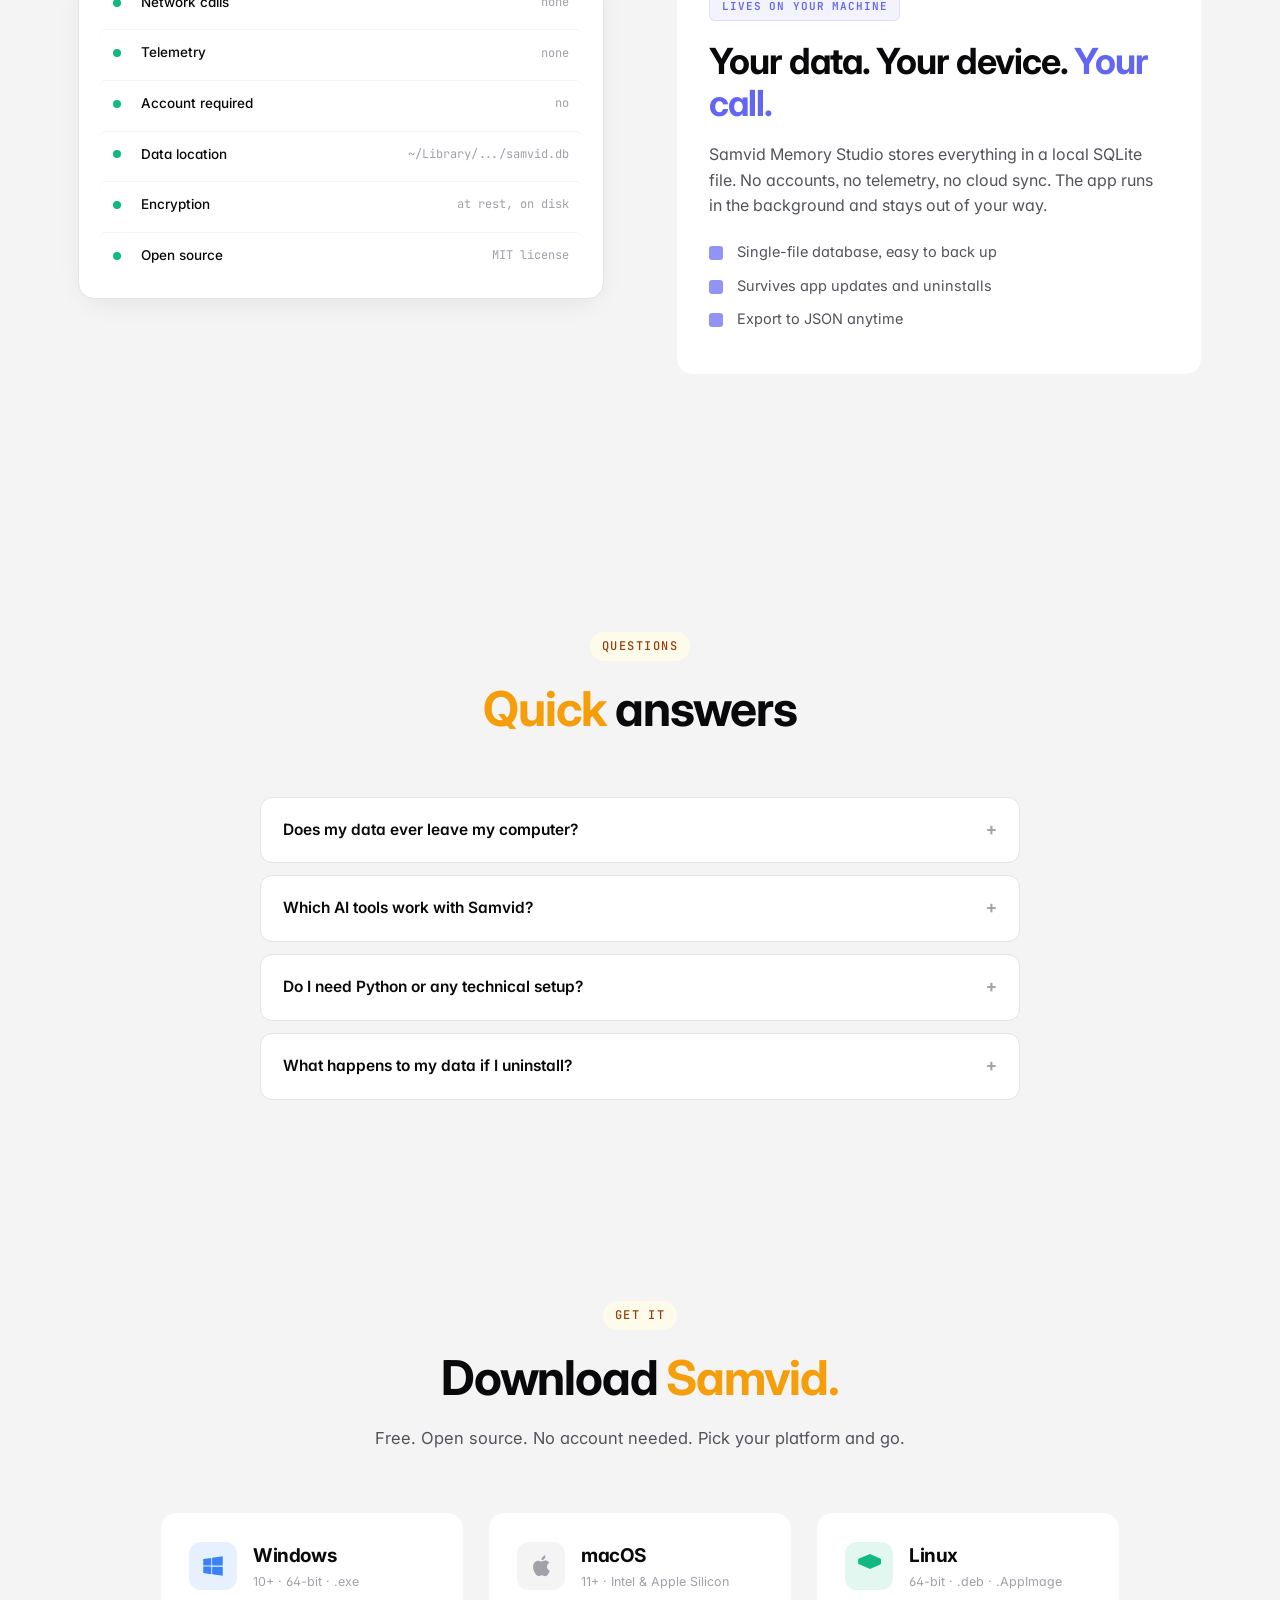
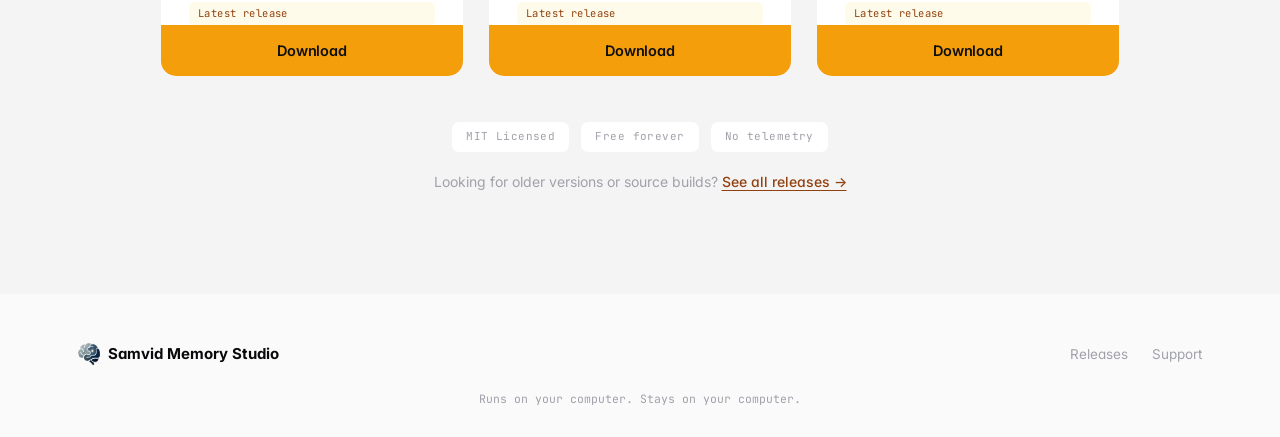
==== commit 8c1a6ff5: "Update website" ====
--- a/index.html
+++ b/index.html
@@ -7,7 +7,7 @@
   <meta property="og:title" content="Samvid Memory Studio — Local memory for your AI">
   <meta property="og:description" content="One install. Every AI tool remembers. Runs entirely on your machine.">
   <meta property="og:type" content="website">
-  <title>Samvid Memory Studio — Local memory for your AI</title>
+  <title>Samvid Memory Studio — Give your AI a memory that actually lasts</title>
   <link rel="icon" type="image/png" href="assets/icon.png">
   <link rel="preconnect" href="https://fonts.googleapis.com">
   <link rel="preconnect" href="https://fonts.gstatic.com" crossorigin>
@@ -20,16 +20,21 @@
   <div class="container header-inner">
     <a href="#" class="logo">
       <img src="assets/icon.png" alt="" width="28" height="28">
-      <span class="logo-text">Samvid Memory Studio</span>
+      <span class="logo-text"><span>Samvid</span> Memory Studio</span>
     </a>
     <nav class="nav-links">
-      <a href="#features">Features</a>
-      <a href="#how">How it works</a>
-      <a href="#two-ways">CLI &amp; MCP</a>
-      <a href="#inside">Inside the app</a>
+      <a href="#problem">Shared brain</a>
+      <a href="#types">Memory types</a>
+      <a href="#graph">Knowledge graph</a>
+      <a href="#decay">Decay</a>
+      <a href="#lifecycle">Lifecycle</a>
+      <a href="#tools">Tools</a>
       <a href="#download">Download</a>
     </nav>
     <div class="header-actions">
+      <button class="mobile-menu-btn" id="mobileMenuBtn" aria-label="Toggle menu">
+        <span></span><span></span><span></span>
+      </button>
       <button class="theme-toggle" id="themeToggle" aria-label="Toggle theme">
         <svg class="icon-sun" viewBox="0 0 24 24" fill="none" stroke="currentColor" stroke-width="2"><circle cx="12" cy="12" r="4"/><path d="M12 2v2M12 20v2M4.93 4.93l1.41 1.41M17.66 17.66l1.41 1.41M2 12h2M20 12h2M4.93 19.07l1.41-1.41M17.66 6.34l1.41-1.41"/></svg>
         <svg class="icon-moon" viewBox="0 0 24 24" fill="none" stroke="currentColor" stroke-width="2"><path d="M21 12.8A9 9 0 1111.2 3a7 7 0 009.8 9.8z"/></svg>
@@ -37,6 +42,16 @@
     </div>
   </div>
 </header>
+
+<nav class="mobile-nav" id="mobileNav">
+  <a href="#problem">Shared brain</a>
+  <a href="#types">Memory types</a>
+  <a href="#graph">Knowledge graph</a>
+  <a href="#decay">Decay</a>
+  <a href="#lifecycle">Lifecycle</a>
+  <a href="#tools">Tools</a>
+  <a href="#download">Download</a>
+</nav>
 
 <main>
 
@@ -48,19 +63,19 @@
     </div>
     <h1 class="hero-title">
       Give your AI a memory<br>
-      <span class="grad">that actually lasts.</span>
+      <span class="hero-line-amber">that actually lasts.</span>
     </h1>
     <p class="hero-sub">
-      Samvid Memory Studio runs on your computer and gives every AI tool you use the same
-      persistent memory. Install once — Claude, Cursor, VS Code, and the rest
-      all share it. Nothing leaves your machine.
+      <span class="hero-sub-lead">AI without memory is a river that forgets its source.</span>
+      <span class="hero-sub-body">Samvid lets every experience leave a trace. Memories accumulate. Connections strengthen. Meaning unfolds. Beneath the surface, semantic recall hums like a subconscious mind, surfacing the right context at the right moment.</span>
+      <span class="hero-sub-close">What begins as conversation becomes understanding.<br>What begins as data becomes memory.</span>
     </p>
     <div class="hero-cta">
       <a href="#download" class="btn btn-primary">
         <svg viewBox="0 0 24 24" fill="none" stroke="currentColor" stroke-width="2"><path d="M12 3v14m0 0l-5-5m5 5l5-5M5 21h14"/></svg>
         Download for free
       </a>
-      <a href="#inside" class="btn btn-ghost">See the desktop app</a>
+      <a href="#problem" class="btn btn-ghost">See how it works</a>
     </div>
 
     <div class="hero-shot">
@@ -74,7 +89,7 @@
         <div class="app-body">
           <aside class="app-side">
             <div class="app-brand">
-              <svg viewBox="0 0 24 24" width="18" height="18" fill="none" stroke="currentColor" stroke-width="1.8"><path d="M12 3a4 4 0 00-4 4v1a3 3 0 00-3 3v.5A2.5 2.5 0 002.5 14 2.5 2.5 0 005 16.5V17a3 3 0 003 3h.5a3 3 0 005 0H14a3 3 0 003-3v-.5A2.5 2.5 0 0019.5 14 2.5 2.5 0 0017 11.5V11a3 3 0 00-3-3V7a4 4 0 00-2-4z"/></svg>
+              <svg viewBox="0 0 24 24" width="18" height="18" fill="none" stroke="currentColor" stroke-width="1.8" stroke-linecap="round" stroke-linejoin="round"><path d="M12 5a3 3 0 1 0-5.997.125 4 4 0 0 0-2.526 5.77 4 4 0 0 0 .556 6.588A4 4 0 1 0 12 18Z"/><path d="M12 5a3 3 0 1 1 5.997.125 4 4 0 0 1 2.526 5.77 4 4 0 0 1-.556 6.588A4 4 0 1 1 12 18Z"/><path d="M15 13a4.5 4.5 0 0 1-3-4 4.5 4.5 0 0 1-3 4"/><path d="M17.599 6.5a3 3 0 0 0 .399-1.375"/><path d="M6.003 5.125A3 3 0 0 0 6.401 6.5"/><path d="M3.477 10.896a4 4 0 0 1 .585-.396"/><path d="M19.938 10.5a4 4 0 0 1 .585.396"/><path d="M6 18a4 4 0 0 1-1.967-.516"/><path d="M19.967 17.484A4 4 0 0 1 18 18"/></svg>
               <span>Samvid Memory Studio</span>
             </div>
             <nav class="app-nav">
@@ -298,34 +313,578 @@
   </div>
 </section>
 
-<section class="how" id="how">
+<!-- AMNESIA: BEFORE / AFTER -->
+<section class="amnesia">
+  <div class="container amnesia-grid">
+    <div class="am-copy">
+      <div class="kicker">The problem</div>
+      <h2>Every session starts<br>from <span class="grad">zero.</span></h2>
+      <p>You explain the project. The AI agrees. You close the tab. You open a new one tomorrow — and it has no idea who you are, what you're building, or what you decided last week.</p>
+      <p>That loop is the single biggest reason AI feels frustrating in real work. The tool is stateless. The work is not.</p>
+      <p>Samvid gives the AI a real memory. One install and every conversation picks up where the last one left off — across every tool, every agent, forever.</p>
+    </div>
+    <div class="am-stack">
+      <div class="am-card am-lost">
+        <div class="am-head">
+          <span class="am-dot"></span>
+          <span class="am-name">Session #47 · new conversation</span>
+          <span class="am-tag am-tag-lost">memory wiped</span>
+        </div>
+        <div class="am-body">
+          <div class="am-line"><span class="am-role">you</span><span class="am-msg">What database are we using for the payments service?</span></div>
+          <div class="am-line"><span class="am-role">ai</span><span class="am-msg am-lost-text">I don't have context from previous conversations. Could you remind me of the project details?</span></div>
+          <div class="am-line"><span class="am-role">you</span><span class="am-msg">We decided on Postgres three weeks ago. We've had this conversation four times.</span></div>
+        </div>
+      </div>
+      <div class="am-arrow"><span>install samvid</span></div>
+      <div class="am-card am-kept">
+        <div class="am-head">
+          <span class="am-dot"></span>
+          <span class="am-name">Session #48 · memory intact</span>
+          <span class="am-tag am-tag-kept">1,247 memories loaded</span>
+        </div>
+        <div class="am-body">
+          <div class="am-line"><span class="am-role">you</span><span class="am-msg">What database are we using for the payments service?</span></div>
+          <div class="am-line"><span class="am-role">ai</span><span class="am-msg am-kept-text">Postgres — decided March 14th. You ruled out SQLite for write contention reasons. Migration scripts are in <code>/db/migrations</code>.</span></div>
+        </div>
+      </div>
+    </div>
+  </div>
+</section>
+
+<!-- ONE BRAIN, EIGHT AGENTS -->
+<section class="brain" id="problem">
   <div class="container">
     <div class="section-head">
-      <div class="kicker">How it works</div>
-      <h2>Three steps. No cloud. No setup.</h2>
-      <p>Install the app, point your AI tools at it, and you're done. Samvid Memory Studio runs in the background and stays out of your way.</p>
-    </div>
-    <div class="steps">
-      <div class="step">
-        <div class="step-num">01</div>
-        <h3>Install</h3>
-        <p>Download the installer for your platform. One file, everything bundled. No Python, no Docker, no terminal required.</p>
-      </div>
-      <div class="step">
-        <div class="step-num">02</div>
-        <h3>Connect</h3>
-        <p>Add one line to your AI tool's MCP config. Claude, Cursor, VS Code — they all use the same open standard.</p>
-      </div>
-      <div class="step">
-        <div class="step-num">03</div>
-        <h3>Remember</h3>
-        <p>Your AI now recalls past conversations, decisions, and context. Ask what did we decide about X? — it knows.</p>
-      </div>
-    </div>
-  </div>
-</section>
-
-<section class="features" id="features">
+      <div class="kicker">The core insight</div>
+      <h2>Eight agents.<br><span class="grad">One brain.</span></h2>
+      <p>Today's AI tools are powerful but isolated. Cursor doesn't know what you decided in Claude. Claude doesn't know what Windsurf learned last week. Every tool starts from zero, every session.</p>
+    </div>
+
+    <div class="brain-stage">
+      <div class="brain-row">
+        <div class="brain-agent">Claude<br><span>Desktop</span></div>
+        <div class="brain-agent">Cursor<br><span>IDE</span></div>
+        <div class="brain-agent">VS Code<br><span>IDE</span></div>
+        <div class="brain-agent">Windsurf<br><span>IDE</span></div>
+        <div class="brain-agent">OpenCode<br><span>CLI</span></div>
+        <div class="brain-agent">Codex<br><span>CLI</span></div>
+        <div class="brain-agent">Hermes<br><span>Agent</span></div>
+        <div class="brain-agent brain-agent-plus">+ Any<br><span>MCP client</span></div>
+      </div>
+      <div class="brain-bridge">
+        <div class="brain-bridge-line"></div>
+        <div class="brain-bridge-label">model context protocol · localhost:8258</div>
+        <div class="brain-bridge-line"></div>
+      </div>
+      <div class="brain-core">
+        <div class="brain-core-name">Samvid MCP Server</div>
+        <div class="brain-core-sub">20 tools · vector + keyword search · real-time</div>
+      </div>
+      <div class="brain-db">
+        <div class="brain-db-icn">
+          <svg viewBox="0 0 24 24" fill="none" stroke="currentColor" stroke-width="1.6"><ellipse cx="12" cy="5" rx="9" ry="3"/><path d="M3 5v6c0 1.7 4 3 9 3s9-1.3 9-3V5M3 11v6c0 1.7 4 3 9 3s9-1.3 9-3v-6"/></svg>
+        </div>
+        <div>
+          <div class="brain-db-name">samvid.db</div>
+          <div class="brain-db-sub">single SQLite file on your disk · no sync, no conflicts</div>
+        </div>
+      </div>
+    </div>
+  </div>
+</section>
+
+<!-- 16 MEMORY TYPES -->
+<section class="types" id="types">
+  <div class="container">
+    <div class="section-head">
+      <div class="kicker">Memory taxonomy</div>
+      <h2>16 ways to <span class="grad">remember.</span></h2>
+      <p>A rule isn't a preference. A goal isn't a plan. Each memory gets the shape it deserves.</p>
+    </div>
+
+    <div class="types-grid">
+      <div class="type-tile">
+        <span class="type-chip type-cyan">fact</span>
+        <div class="type-desc">Verifiable, stable information</div>
+      </div>
+      <div class="type-tile">
+        <span class="type-chip type-violet">preference</span>
+        <div class="type-desc">User or agent preferences</div>
+      </div>
+      <div class="type-tile">
+        <span class="type-chip type-amber">rule</span>
+        <div class="type-desc">Hard constraint — always followed</div>
+      </div>
+      <div class="type-tile">
+        <span class="type-chip type-amber-dim">heuristic</span>
+        <div class="type-desc">Soft guidelines from experience</div>
+      </div>
+      <div class="type-tile">
+        <span class="type-chip type-rose">goal</span>
+        <div class="type-desc">Active objective being pursued</div>
+      </div>
+      <div class="type-tile">
+        <span class="type-chip type-green">plan</span>
+        <div class="type-desc">Concrete steps toward a goal</div>
+      </div>
+      <div class="type-tile">
+        <span class="type-chip type-slate">event</span>
+        <div class="type-desc">A time-bound occurrence</div>
+      </div>
+      <div class="type-tile">
+        <span class="type-chip type-cyan-dim">summary</span>
+        <div class="type-desc">Compressed form of many memories</div>
+      </div>
+      <div class="type-tile type-tile-more">
+        <span class="type-chip-more">+8</span>
+        <div class="type-desc">procedure, feedback, critique, context, entity, concept, general, summarized</div>
+      </div>
+    </div>
+  </div>
+</section>
+
+<!-- KNOWLEDGE GRAPH -->
+<section class="graph" id="graph">
+  <div class="container graph-grid">
+    <div class="graph-copy">
+      <div class="kicker">Typed associations</div>
+      <h2>A knowledge graph,<br>not a <span class="grad">list of facts.</span></h2>
+      <p class="graph-lead">Memories link to each other with typed relationships and a strength score. The graph grows as agents reason — supporting, contradicting, superseding, and tracing causes between every fact they store.</p>
+
+      <div class="assoc-list">
+        <div class="assoc-item">
+          <span class="assoc-rel rel-supports">supports</span>
+          <div class="assoc-body"><strong>Corroborates</strong> another memory. Reinforces confidence during reasoning.</div>
+        </div>
+        <div class="assoc-item">
+          <span class="assoc-rel rel-contradicts">contradicts</span>
+          <div class="assoc-body"><strong>Flags a conflict.</strong> Agent surfaces the tension before acting on either.</div>
+        </div>
+        <div class="assoc-item">
+          <span class="assoc-rel rel-supersedes">supersedes</span>
+          <div class="assoc-body">A newer decision <strong>replaces</strong> an older one. The graph stays current.</div>
+        </div>
+        <div class="assoc-item">
+          <span class="assoc-rel rel-caused">caused_by</span>
+          <div class="assoc-body">Links outcomes to their <strong>causes.</strong> Enables root-cause recall.</div>
+        </div>
+        <div class="assoc-item">
+          <span class="assoc-rel rel-implies">implies</span>
+          <div class="assoc-body">Logical entailment. Also: <code>prevents</code>, <code>blocks</code>, <code>is_a</code>, <code>part_of</code>, <code>instance_of</code>.</div>
+        </div>
+      </div>
+      <div class="graph-note">Each association carries a <strong>strength score (0.0–1.0)</strong> — confidence evolves as the graph grows.</div>
+    </div>
+
+    <div class="graph-card">
+      <div class="graph-card-head">
+        <div>
+          <div class="graph-card-title">project:lumber · live graph</div>
+          <div class="graph-card-sub">6 memories · 5 associations</div>
+        </div>
+        <div class="graph-legend">
+          <span class="lg-dot dot-fact">fact</span>
+          <span class="lg-dot dot-rule">rule</span>
+          <span class="lg-dot dot-pref">pref</span>
+          <span class="lg-dot dot-event">event</span>
+          <span class="lg-dot dot-goal">goal</span>
+        </div>
+      </div>
+
+      <div class="graph-canvas">
+        <svg class="graph-svg" viewBox="0 0 720 480" preserveAspectRatio="xMidYMid meet" aria-label="Knowledge graph of related memories">
+          <defs>
+            <marker id="arr-supports" viewBox="0 0 10 10" refX="9" refY="5" markerWidth="6" markerHeight="6" orient="auto-start-reverse">
+              <path d="M0,0 L10,5 L0,10 z" fill="rgba(16,185,129,.85)"/>
+            </marker>
+            <marker id="arr-contradicts" viewBox="0 0 10 10" refX="9" refY="5" markerWidth="6" markerHeight="6" orient="auto-start-reverse">
+              <path d="M0,0 L10,5 L0,10 z" fill="rgba(244,63,94,.85)"/>
+            </marker>
+            <marker id="arr-supersedes" viewBox="0 0 10 10" refX="9" refY="5" markerWidth="6" markerHeight="6" orient="auto-start-reverse">
+              <path d="M0,0 L10,5 L0,10 z" fill="rgba(245,158,11,.9)"/>
+            </marker>
+            <marker id="arr-caused" viewBox="0 0 10 10" refX="9" refY="5" markerWidth="6" markerHeight="6" orient="auto-start-reverse">
+              <path d="M0,0 L10,5 L0,10 z" fill="rgba(139,92,246,.9)"/>
+            </marker>
+            <marker id="arr-implies" viewBox="0 0 10 10" refX="9" refY="5" markerWidth="6" markerHeight="6" orient="auto-start-reverse">
+              <path d="M0,0 L10,5 L0,10 z" fill="rgba(34,211,238,.85)"/>
+            </marker>
+          </defs>
+
+          <!-- EDGES (drawn first so nodes sit on top) -->
+          <!-- Postgres (380,260) supersedes SQLite (130,260) -->
+          <path d="M 320 252 Q 255 232 185 252" fill="none" stroke="rgba(245,158,11,.9)" stroke-width="1.6" marker-end="url(#arr-supersedes)"/>
+          <g class="g-edge-label" transform="translate(252,280)"><rect x="-52" y="-12" width="104" height="22" rx="11"/><text x="0" y="3">supersedes · 0.95</text></g>
+
+          <!-- Postgres (380,260) supports DB-decision (130,100) -->
+          <!-- Curve hugs the top: control point pulled up so the path passes high. Label sits ABOVE the curve near the top-left. -->
+          <path d="M 350 240 Q 240 130 190 108" fill="none" stroke="rgba(16,185,129,.85)" stroke-width="1.6" marker-end="url(#arr-supports)"/>
+          <g class="g-edge-label" transform="translate(230,168)"><rect x="-48" y="-12" width="96" height="22" rx="11"/><text x="0" y="3">supports · 0.88</text></g>
+
+          <!-- Postgres (380,260) caused_by Prefer managed DBs (140,420) -->
+          <path d="M 360 280 Q 270 360 195 412" fill="none" stroke="rgba(139,92,246,.9)" stroke-width="1.6" marker-end="url(#arr-caused)"/>
+          <g class="g-edge-label" transform="translate(270,372)"><rect x="-52" y="-12" width="104" height="22" rx="11"/><text x="0" y="3">caused_by · 0.81</text></g>
+
+          <!-- Postgres (380,260) implies Zero-downtime (600,420) -->
+          <path d="M 410 280 Q 480 360 555 412" fill="none" stroke="rgba(34,211,238,.85)" stroke-width="1.6" marker-end="url(#arr-implies)"/>
+          <g class="g-edge-label" transform="translate(490,372)"><rect x="-44" y="-12" width="88" height="22" rx="11"/><text x="0" y="3">implies · 0.73</text></g>
+
+          <!-- Rule No SQLite (590,110) contradicts SQLite (130,260) -->
+          <!-- Gentler curve: control point at y=140 keeps the path well above the Postgres node without an extreme arch. -->
+          <path d="M 522 128 Q 360 140 185 248" fill="none" stroke="rgba(244,63,94,.85)" stroke-width="1.6" stroke-dasharray="6,4" marker-end="url(#arr-contradicts)"/>
+          <g class="g-edge-label" transform="translate(430,135)"><rect x="-56" y="-12" width="112" height="22" rx="11"/><text x="0" y="3">contradicts · 1.00</text></g>
+
+          <!-- NODES -->
+          <!-- SQLite fact (target of supersedes + contradicts) -->
+          <g class="g-svg-node" transform="translate(130,260)">
+            <rect class="g-nbg nbg-fact" x="-55" y="-18" width="110" height="36" rx="8"/>
+            <text class="g-ntype ntype-fact" x="0" y="-4">fact</text>
+            <text class="g-ntxt" x="0" y="12">Use SQLite</text>
+          </g>
+          <!-- Postgres fact (central hub) -->
+          <g class="g-svg-node" transform="translate(380,260)">
+            <rect class="g-nbg nbg-fact" x="-60" y="-18" width="120" height="36" rx="8"/>
+            <text class="g-ntype ntype-fact" x="0" y="-4">fact</text>
+            <text class="g-ntxt" x="0" y="12">Use Postgres</text>
+          </g>
+          <!-- Rule no SQLite in prod -->
+          <g class="g-svg-node" transform="translate(590,110)">
+            <rect class="g-nbg nbg-rule" x="-68" y="-18" width="136" height="36" rx="8"/>
+            <text class="g-ntype ntype-rule" x="0" y="-4">rule</text>
+            <text class="g-ntxt" x="0" y="12">No SQLite in prod</text>
+          </g>
+          <!-- Event DB decision -->
+          <g class="g-svg-node" transform="translate(130,100)">
+            <rect class="g-nbg nbg-event" x="-64" y="-18" width="128" height="36" rx="8"/>
+            <text class="g-ntype ntype-event" x="0" y="-4">event</text>
+            <text class="g-ntxt" x="0" y="12">DB choice · Mar 14</text>
+          </g>
+          <!-- Preference managed DB -->
+          <g class="g-svg-node" transform="translate(140,420)">
+            <rect class="g-nbg nbg-pref" x="-72" y="-18" width="144" height="36" rx="8"/>
+            <text class="g-ntype ntype-pref" x="0" y="-4">preference</text>
+            <text class="g-ntxt" x="0" y="12">Prefer managed DBs</text>
+          </g>
+          <!-- Goal zero-downtime -->
+          <g class="g-svg-node" transform="translate(600,420)">
+            <rect class="g-nbg nbg-goal" x="-68" y="-18" width="136" height="36" rx="8"/>
+            <text class="g-ntype ntype-goal" x="0" y="-4">goal</text>
+            <text class="g-ntxt" x="0" y="12">Zero-downtime deploys</text>
+          </g>
+        </svg>
+      </div>
+
+      <div class="graph-card-foot">
+        <span><span class="foot-dot" style="background:rgba(16,185,129,.85)"></span>supports</span>
+        <span><span class="foot-dot" style="background:rgba(244,63,94,.85)"></span>contradicts</span>
+        <span><span class="foot-dot" style="background:rgba(245,158,11,.9)"></span>supersedes</span>
+        <span><span class="foot-dot" style="background:rgba(139,92,246,.9)"></span>caused_by</span>
+        <span><span class="foot-dot" style="background:rgba(34,211,238,.85)"></span>implies</span>
+      </div>
+    </div>
+  </div>
+</section>
+
+<!-- DECAY -->
+<section class="decay-section" id="decay">
+  <div class="container decay-grid">
+    <div class="decay-copy">
+      <div class="kicker">Memory decay</div>
+      <h2>Memories fade.<br><span class="grad">Important ones don't.</span></h2>
+      <p>Every memory carries an importance score (0–1) and a decay rate. Effective importance fades exponentially over time — just like biological memory. Old, untouched knowledge naturally fades. Frequently accessed, high-importance memories persist.</p>
+      <p>This keeps the knowledge base from becoming a graveyard of irrelevant notes. The <strong>forget</strong> operation prunes memories whose effective importance has dropped below a threshold — but anything with importance ≥ 0.9 is always protected.</p>
+      <p>You set the decay rate per memory — or let the system default. TTL is also available for memories you explicitly want to expire: <em>"remember this for one week"</em>.</p>
+    </div>
+
+    <div class="decay-card">
+      <div class="decay-card-head">
+        <span>effective importance at varying ages</span>
+        <span class="decay-card-meta">mock</span>
+      </div>
+      <div class="decay-nodes">
+        <div class="d-node" style="left:16px;top:20px;">
+          <div class="d-bubble d-bubble-amber-90">0.90</div>
+          <div class="d-age">1 day</div>
+          <div class="d-content">Use Postgres for payments</div>
+        </div>
+        <div class="d-node" style="left:108px;top:32px;">
+          <div class="d-bubble d-bubble-amber-68">0.68</div>
+          <div class="d-age">2 weeks</div>
+          <div class="d-content">Auth refactor notes</div>
+        </div>
+        <div class="d-node" style="left:198px;top:46px;">
+          <div class="d-bubble d-bubble-amber-41">0.41</div>
+          <div class="d-age">6 weeks</div>
+          <div class="d-content">Old API notes</div>
+        </div>
+        <div class="d-node" style="left:286px;top:60px;">
+          <div class="d-bubble d-bubble-amber-18">0.18</div>
+          <div class="d-age">4 months</div>
+          <div class="d-content">Old meeting</div>
+        </div>
+
+        <div class="decay-protect-line"></div>
+        <div class="decay-protect-label">imp ≥ 0.9 — always protected</div>
+
+        <div class="d-node d-node-pin" style="right:14px;top:118px;">
+          <div class="d-bubble d-bubble-green-95">0.95</div>
+          <div class="d-age">8 months</div>
+          <div class="d-content">Core arch decision</div>
+        </div>
+      </div>
+      <div class="decay-formula">
+        <span class="decay-fml-key">effective</span> = importance × exp(<span class="decay-fml-var">−decay_rate × age_days</span>)
+      </div>
+    </div>
+  </div>
+</section>
+
+<!-- LIFECYCLE -->
+<section class="lifecycle" id="lifecycle">
+  <div class="container">
+    <div class="section-head">
+      <div class="kicker">Lifecycle management</div>
+      <h2>A knowledge base that<br><span class="grad">cleans itself.</span></h2>
+      <p>Four operations keep your memory store lean, consistent, and useful as it grows. Run them manually, on a schedule, or let an agent trigger them automatically — all support dry-run preview before committing.</p>
+    </div>
+
+    <div class="lc-grid">
+      <div class="lc-card">
+        <div class="lc-op"><span class="lc-icn lc-icn-rose">⌬</span><span>forget</span></div>
+        <h3>Prune stale memories</h3>
+        <p>Deletes memories whose effective importance (base importance × decay) has dropped below a configurable threshold. Anything with importance ≥ 0.9 is always preserved, regardless of age.</p>
+        <code class="lc-cmd">samvid forget --threshold 0.1</code>
+      </div>
+      <div class="lc-card">
+        <div class="lc-op"><span class="lc-icn lc-icn-cyan">⤓</span><span>compact</span></div>
+        <h3>Reclaim disk space</h3>
+        <p>Removes all memories whose TTL has expired, then runs SQLite VACUUM to physically reclaim disk space. Fast and safe — no vector recomputation needed.</p>
+        <code class="lc-cmd">samvid compact</code>
+      </div>
+      <div class="lc-card">
+        <div class="lc-op"><span class="lc-icn lc-icn-violet">↬</span><span>consolidate</span></div>
+        <h3>Merge near-duplicates</h3>
+        <p>Finds semantically similar memories (cosine distance below a threshold) and merges them into one. The older memory absorbs the newer; the higher importance wins. Supports <strong>dry-run</strong> so you preview every merge before it happens.</p>
+        <code class="lc-cmd">samvid consolidate --dry-run</code>
+      </div>
+      <div class="lc-card">
+        <div class="lc-op"><span class="lc-icn lc-icn-green">∑</span><span>summarize</span></div>
+        <h3>Compress memory batches</h3>
+        <p>When a namespace accumulates many raw memories, batch them for LLM summarization. The summary is stored as a new memory, and the source memories' importance is automatically downgraded — keeping the store concise.</p>
+        <code class="lc-cmd">samvid summarize-prep --namespace work</code>
+      </div>
+    </div>
+  </div>
+</section>
+
+<!-- EPISODIC SESSIONS -->
+<section class="episode" id="episode">
+  <div class="container episode-grid">
+    <div class="ep-copy">
+      <div class="kicker">Episodic sessions</div>
+      <h2>Conversations you can<br><span class="grad">replay.</span></h2>
+      <p>Related memories are grouped into <strong>sessions</strong> — an episode, a conversation, a project arc. Each memory in a session links to the previous one via <code>previous_memory_id</code>, forming a traversable chain.</p>
+      <p>The <strong>replay_session</strong> tool reconstructs the entire session as a formatted chronological transcript — ready to inject directly into an LLM context window. The agent re-reads exactly what happened, in order.</p>
+      <p>Long content is auto-chunked at sentence boundaries and chained automatically — so even a 50-page document becomes a replayable episodic chain, not a single massive blob.</p>
+    </div>
+
+    <div class="ep-stage">
+      <div class="ep-card">
+        <div class="ep-head">
+          <span class="ep-dot"></span>
+          <span class="ep-name">session_id: ses_7f3a9b · auth-refactor-2024-03-14</span>
+        </div>
+        <div class="ep-body">
+          <div class="ep-mem">
+            <span class="ep-time">14:02</span>
+            <div>
+              <div class="ep-text">Started auth refactor. Goal: move from session cookies to JWT.</div>
+              <div class="ep-chain">chain: start <em>→</em> mem_001</div>
+            </div>
+          </div>
+          <div class="ep-mem">
+            <span class="ep-time">14:18</span>
+            <div>
+              <div class="ep-text">Ruled out session cookies — write contention with horizontal scale.</div>
+              <div class="ep-chain">chain: mem_001 <em>→</em> mem_002</div>
+            </div>
+          </div>
+          <div class="ep-mem">
+            <span class="ep-time">15:44</span>
+            <div>
+              <div class="ep-text">Decision: JWT with refresh tokens in httpOnly cookies. Rotate keys every 30 days.</div>
+              <div class="ep-chain">chain: mem_002 <em>→</em> mem_003</div>
+            </div>
+          </div>
+          <div class="ep-mem">
+            <span class="ep-time">16:01</span>
+            <div>
+              <div class="ep-text">Migration scripts committed to <code>/db/migrations</code>. Auth refactor complete.</div>
+              <div class="ep-chain">chain: mem_003 <em>→</em> end</div>
+            </div>
+          </div>
+        </div>
+      </div>
+      <div class="ep-replay">
+        <div class="ep-replay-line"><span class="ep-replay-key">replay_session</span>(<span class="ep-replay-str">"ses_7f3a9b"</span>)</div>
+        <div class="ep-replay-out">→ 4 memories · formatted transcript · ready for LLM context injection</div>
+      </div>
+    </div>
+  </div>
+</section>
+
+<!-- THREE INTERFACES + 20 TOOLS -->
+<section class="interfaces" id="tools">
+  <div class="container">
+    <div class="section-head">
+      <div class="kicker">One store, three interfaces</div>
+      <h2>20 tools.<br>Three ways to <span class="grad">use them.</span></h2>
+      <p>Samvid speaks MCP for AI agents, ships a full CLI for scripts, and includes a polished desktop app for humans. One database. Three surfaces. Same memory everywhere.</p>
+    </div>
+
+    <!-- three interfaces illustration -->
+    <div class="if-illustration">
+      <img src="assets/mcp-cli-diagram.png" alt="Three interfaces — MCP Server, CLI, and Desktop App — connected to a central memory store" class="if-diagram">
+    </div>
+
+    <!-- three interface cards -->
+    <div class="if-cards">
+      <div class="if-card if-card-mcp">
+        <div class="if-card-icon">
+          <svg viewBox="0 0 24 24" fill="none" stroke="currentColor" stroke-width="1.6"><circle cx="12" cy="12" r="2"/><path d="M12 2v4M12 18v4M4.9 4.9l2.8 2.8M16.3 16.3l2.8 2.8M2 12h4M18 12h4M4.9 19.1l2.8-2.8M16.3 7.7l2.8-2.8"/></svg>
+        </div>
+        <h3>MCP Server</h3>
+        <p>20 tools over the Model Context Protocol. Any agent connects. <code>localhost:8258</code></p>
+        <div class="if-card-code">
+          <pre><code><span class="c-p">{</span>
+  <span class="c-k">"mcpServers"</span>: <span class="c-p">{</span>
+    <span class="c-k">"samvid"</span>: <span class="c-p">{</span>
+      <span class="c-k">"type"</span>: <span class="c-s">"http"</span>,
+      <span class="c-k">"url"</span>: <span class="c-s">"http://127.0.0.1:8258/mcp"</span>
+    <span class="c-p">}</span>
+  <span class="c-p">}</span>
+<span class="c-p">}</span></code></pre>
+        </div>
+      </div>
+
+      <div class="if-card if-card-cli">
+        <div class="if-card-icon">
+          <svg viewBox="0 0 24 24" fill="none" stroke="currentColor" stroke-width="1.6"><polyline points="4,17 10,11 4,5"/><line x1="12" y1="19" x2="20" y2="19"/></svg>
+        </div>
+        <h3>Command Line</h3>
+        <p>18 subcommands, JSON output. Script in any shell.</p>
+        <div class="if-card-code">
+          <pre><code><span class="c-c"># search semantically</span>
+<span class="c-p">$</span> samvid search <span class="c-s">"code style"</span>
+
+<span class="c-c"># export to JSON</span>
+<span class="c-p">$</span> samvid export backup.json
+
+<span class="c-c"># consolidate duplicates</span>
+<span class="c-p">$</span> samvid consolidate --dry-run</code></pre>
+        </div>
+      </div>
+
+      <div class="if-card if-card-desk">
+        <div class="if-card-icon">
+          <svg viewBox="0 0 24 24" fill="none" stroke="currentColor" stroke-width="1.6"><rect x="2" y="3" width="20" height="14" rx="2"/><path d="M8 21h8M12 17v4"/></svg>
+        </div>
+        <h3>Desktop App</h3>
+        <p>8-page cross-platform GUI. Dashboard, Memories, Sessions, Lifecycle, and more.</p>
+        <ul class="if-card-list">
+          <li>Dark &amp; light themes</li>
+          <li>System tray, auto-launch</li>
+          <li>Toast notifications</li>
+        </ul>
+      </div>
+    </div>
+
+    <!-- tool groups -->
+    <div class="if-tools-label">All 20 MCP tools</div>
+    <div class="if-tools">
+      <div class="tool-group">
+        <div class="tool-group-label">Memory CRUD · 6 tools</div>
+        <div class="tool-pills">
+          <span class="tp">add_memory</span><span class="tp">add_memories</span><span class="tp">get_memory</span>
+          <span class="tp">update_memory</span><span class="tp">delete_memory</span><span class="tp">list_memories</span>
+        </div>
+      </div>
+      <div class="tool-group">
+        <div class="tool-group-label">Search &amp; context · 3 tools</div>
+        <div class="tool-pills">
+          <span class="tp">search_memories</span><span class="tp">hybrid_search</span><span class="tp">get_context</span>
+        </div>
+      </div>
+      <div class="tool-group">
+        <div class="tool-group-label">Associations · 2 tools</div>
+        <div class="tool-pills">
+          <span class="tp">create_association</span><span class="tp">get_associations</span>
+        </div>
+      </div>
+      <div class="tool-group">
+        <div class="tool-group-label">Lifecycle · 6 tools</div>
+        <div class="tool-pills">
+          <span class="tp">forget</span><span class="tp">compact</span><span class="tp">consolidate</span>
+          <span class="tp">prepare_summarization</span><span class="tp">store_summary</span><span class="tp">replay_session</span>
+        </div>
+      </div>
+      <div class="tool-group">
+        <div class="tool-group-label">Import · export · stats · 3 tools</div>
+        <div class="tool-pills">
+          <span class="tp">export_memories</span><span class="tp">import_memories</span><span class="tp">get_stats</span>
+        </div>
+      </div>
+    </div>
+  </div>
+</section>
+
+<!-- INSIDE APP -->
+<section class="inside">
+  <div class="container">
+    <div class="section-head">
+      <div class="kicker">Inside the desktop app</div>
+      <h2>Everything you need, <span class="grad">nothing in the way</span></h2>
+      <p>The app lives in your system tray and starts with your computer. Open it when you want to see what your AI knows — otherwise, it just works.</p>
+    </div>
+
+    <div class="inside-grid">
+      <div class="ic">
+        <div class="ic-num">01</div>
+        <h4>Dashboard</h4>
+        <p>Memory counts, session activity, namespace breakdown, database size — at a glance.</p>
+      </div>
+      <div class="ic">
+        <div class="ic-num">02</div>
+        <h4>Memories</h4>
+        <p>Browse, search, edit, and delete every memory. Filter by type, namespace, or importance.</p>
+      </div>
+      <div class="ic">
+        <div class="ic-num">03</div>
+        <h4>Sessions</h4>
+        <p>Replay an entire conversation as a single timeline. Walk through it chronologically.</p>
+      </div>
+      <div class="ic">
+        <div class="ic-num">04</div>
+        <h4>Lifecycle</h4>
+        <p>Consolidate duplicates, forget stale ones, compact the database. All with dry-run previews.</p>
+      </div>
+      <div class="ic">
+        <div class="ic-num">05</div>
+        <h4>Namespaces</h4>
+        <p>Keep work, personal, and side projects separate. Memories stay organized by topic.</p>
+      </div>
+      <div class="ic">
+        <div class="ic-num">06</div>
+        <h4>Export</h4>
+        <p>Move memories between machines. JSON in, JSON out. Your data travels with you.</p>
+      </div>
+    </div>
+  </div>
+</section>
+
+<!-- FEATURES: semantic search, types, privacy (kept) -->
+<section class="features">
   <div class="container">
 
     <div class="section-head">
@@ -336,8 +895,8 @@
     <div class="feat">
       <div class="feat-copy">
         <div class="feat-tag">Semantic search</div>
-        <h3>Find things by meaning, not keywords.</h3>
-        <p>Ask what was the bug from last Tuesday? and Samvid Memory Studio finds it. The search understands intent, not just text matches.</p>
+        <h3>Find things by <span class="grad">meaning,</span> not keywords.</h3>
+        <p>Ask <em>what was the bug from last Tuesday?</em> and Samvid Memory Studio finds it. The search understands intent, not just text matches.</p>
         <ul class="bullets">
           <li>Vector + keyword hybrid ranking</li>
           <li>Auto-graded relevance scores</li>
@@ -347,34 +906,67 @@
       <div class="feat-visual">
         <div class="mock search-mock">
           <div class="search-bar">
-            <span class="s-ico">⌕</span>
+            <svg width="15" height="15" viewBox="0 0 24 24" fill="none" stroke="currentColor" stroke-width="2" stroke-linecap="round" stroke-linejoin="round"><circle cx="11" cy="11" r="8"/><path d="m21 21-4.3-4.3"/></svg>
             <span class="s-text">what did we decide about the auth flow?</span>
-            <span class="kbd">⏎</span>
-          </div>
-          <div class="search-meta">12 results · 0.08s</div>
-          <div class="result">
-            <div class="r-head">
-              <span class="r-tag tag-blue">fact</span>
-              <span class="r-score">98%</span>
-            </div>
-            <div class="r-title">Use JWT with refresh tokens stored in httpOnly cookies</div>
-            <div class="r-snip">…settled on JWT with refresh tokens stored in httpOnly cookies for the auth flow. Rotate keys every 30 days…</div>
-          </div>
-          <div class="result">
-            <div class="r-head">
-              <span class="r-tag tag-purple">event</span>
-              <span class="r-score">91%</span>
-            </div>
-            <div class="r-title">Auth refactor session — Mar 14</div>
-            <div class="r-snip">…walked through the auth flow tradeoffs, decided against session cookies for the public API…</div>
-          </div>
-          <div class="result">
-            <div class="r-head">
-              <span class="r-tag tag-green">preference</span>
-              <span class="r-score">76%</span>
-            </div>
-            <div class="r-title">Prefer short-lived tokens over server sessions</div>
-            <div class="r-snip">…strong preference for short-lived access tokens, longer-lived refresh tokens…</div>
+            <span class="s-mode">semantic</span>
+          </div>
+          <div class="search-meta">3 results · semantic</div>
+          <div class="sr-card">
+            <p class="sr-content">Use JWT with refresh tokens stored in httpOnly cookies. Rotate keys every 30 days.</p>
+            <div class="sr-badges">
+              <span class="sr-badge sr-badge-green">Fact</span>
+              <span class="sr-badge sr-badge-gray">project</span>
+            </div>
+            <div class="sr-bars">
+              <div class="sr-bar">
+                <span class="sr-bar-label">Imp</span>
+                <div class="sr-bar-track"><div class="sr-bar-fill sr-fill-high" style="width:85%"></div></div>
+                <span class="sr-bar-val">0.85</span>
+              </div>
+              <div class="sr-bar">
+                <span class="sr-bar-label">Score</span>
+                <div class="sr-bar-track"><div class="sr-bar-fill sr-fill-score" style="width:98%"></div></div>
+                <span class="sr-bar-val">0.985</span>
+              </div>
+            </div>
+          </div>
+          <div class="sr-card">
+            <p class="sr-content">Auth refactor session — Mar 14. Walked through tradeoffs, decided against session cookies for the public API.</p>
+            <div class="sr-badges">
+              <span class="sr-badge sr-badge-orange">Event</span>
+              <span class="sr-badge sr-badge-gray">project</span>
+            </div>
+            <div class="sr-bars">
+              <div class="sr-bar">
+                <span class="sr-bar-label">Imp</span>
+                <div class="sr-bar-track"><div class="sr-bar-fill sr-fill-mid" style="width:62%"></div></div>
+                <span class="sr-bar-val">0.62</span>
+              </div>
+              <div class="sr-bar">
+                <span class="sr-bar-label">Score</span>
+                <div class="sr-bar-track"><div class="sr-bar-fill sr-fill-score" style="width:91%"></div></div>
+                <span class="sr-bar-val">0.914</span>
+              </div>
+            </div>
+          </div>
+          <div class="sr-card">
+            <p class="sr-content">Strong preference for short-lived access tokens, longer-lived refresh tokens.</p>
+            <div class="sr-badges">
+              <span class="sr-badge sr-badge-blue">Preference</span>
+              <span class="sr-badge sr-badge-gray">project</span>
+            </div>
+            <div class="sr-bars">
+              <div class="sr-bar">
+                <span class="sr-bar-label">Imp</span>
+                <div class="sr-bar-track"><div class="sr-bar-fill sr-fill-low" style="width:38%"></div></div>
+                <span class="sr-bar-val">0.38</span>
+              </div>
+              <div class="sr-bar">
+                <span class="sr-bar-label">Score</span>
+                <div class="sr-bar-track"><div class="sr-bar-fill sr-fill-score" style="width:76%"></div></div>
+                <span class="sr-bar-val">0.762</span>
+              </div>
+            </div>
           </div>
         </div>
       </div>
@@ -382,57 +974,8 @@
 
     <div class="feat reverse">
       <div class="feat-copy">
-        <div class="feat-tag">Memory types</div>
-        <h3>Know the difference between a fact and a feeling.</h3>
-        <p>Samvid Memory Studio understands the kind of memory it's storing. Facts, preferences, events, procedures, summaries — each one behaves the way you'd expect.</p>
-        <ul class="bullets">
-          <li>7 memory types — fact, event, preference, procedure, context, general, summary</li>
-          <li>Typed relationships between memories</li>
-          <li>Decay, TTL, and consolidation built in</li>
-        </ul>
-      </div>
-      <div class="feat-visual">
-        <div class="mock mem-mock">
-          <div class="mem-card">
-            <div class="mem-head">
-              <span class="mem-type type-blue">fact</span>
-              <span class="mem-imp">imp 0.92</span>
-            </div>
-            <div class="mem-body">User's primary project is a Rust-based log processor called lumber.</div>
-            <div class="mem-foot"><span>project:lumber</span><span>·</span><span>2 days ago</span></div>
-          </div>
-          <div class="mem-card">
-            <div class="mem-head">
-              <span class="mem-type type-purple">event</span>
-              <span class="mem-imp">imp 0.74</span>
-            </div>
-            <div class="mem-body">Refactor of the parser module — split into lexer and AST builder.</div>
-            <div class="mem-foot"><span>project:lumber</span><span>·</span><span>1 hr ago</span></div>
-          </div>
-          <div class="mem-card">
-            <div class="mem-head">
-              <span class="mem-type type-green">preference</span>
-              <span class="mem-imp">imp 0.88</span>
-            </div>
-            <div class="mem-body">User wants error messages to include the failing line and column.</div>
-            <div class="mem-foot"><span>project:lumber</span><span>·</span><span>3 hr ago</span></div>
-          </div>
-          <div class="mem-card">
-            <div class="mem-head">
-              <span class="mem-type type-amber">procedure</span>
-              <span class="mem-imp">imp 0.65</span>
-            </div>
-            <div class="mem-body">Build steps: cargo build --release, then run ./target/release/lumber.</div>
-            <div class="mem-foot"><span>project:lumber</span><span>·</span><span>1 week ago</span></div>
-          </div>
-        </div>
-      </div>
-    </div>
-
-    <div class="feat">
-      <div class="feat-copy">
         <div class="feat-tag">Lives on your machine</div>
-        <h3>Your data. Your device. Your call.</h3>
+        <h3>Your data. Your device. <span class="grad">Your call.</span></h3>
         <p>Samvid Memory Studio stores everything in a local SQLite file. No accounts, no telemetry, no cloud sync. The app runs in the background and stays out of your way.</p>
         <ul class="bullets">
           <li>Single-file database, easy to back up</li>
@@ -478,130 +1021,11 @@
   </div>
 </section>
 
-<section class="two-ways" id="two-ways">
-  <div class="container">
-    <div class="section-head">
-      <div class="kicker">Two ways to use it</div>
-      <h2>For agents and for humans</h2>
-      <p>Samvid Memory Studio speaks the open Model Context Protocol, so any AI tool can plug in. And for humans, there's a full command line and a desktop app.</p>
-    </div>
-
-    <div class="ways">
-      <div class="way">
-        <div class="way-head">
-          <div class="way-icon">
-            <svg viewBox="0 0 24 24" fill="none" stroke="currentColor" stroke-width="1.8"><path d="M8 9l-4 3 4 3M16 9l4 3-4 3M14 5l-4 14"/></svg>
-          </div>
-          <div>
-            <h3>MCP server</h3>
-            <p class="way-sub">For AI agents and IDEs</p>
-          </div>
-        </div>
-        <p class="way-desc">Samvid Memory Studio exposes 20 tools over the Model Context Protocol. Any MCP-compatible AI can add, search, and manage memories — Claude Desktop,Claude code, Cursor, VS Code, OpenCode, Codex, and more.</p>
-        <div class="code-block">
-          <div class="code-head">
-            <span>mcp_config.json</span>
-            <span class="code-tag">paste this</span>
-          </div>
-          <pre><code><span class="c-p">{</span>
-  <span class="c-k">"mcpServers"</span>: <span class="c-p">{</span>
-    <span class="c-k">"samvid"</span>: <span class="c-p">{</span>
-      <span class="c-k">"command"</span>: <span class="c-s">"samvid-mcp"</span><span class="c-p">,</span>
-      <span class="c-k">"args"</span>: <span class="c-p">[]</span>
-    <span class="c-p">}</span>
-  <span class="c-p">}</span>
-<span class="c-p">}</span></code></pre>
-        </div>
-        <ul class="bullets tight">
-          <li>20 ready-to-use tools</li>
-          <li>Works with any MCP client</li>
-          <li>Zero code on your side</li>
-        </ul>
-      </div>
-
-      <div class="way">
-        <div class="way-head">
-          <div class="way-icon">
-            <svg viewBox="0 0 24 24" fill="none" stroke="currentColor" stroke-width="1.8"><path d="M4 6h16M4 12h16M4 18h10"/></svg>
-          </div>
-          <div>
-            <h3>Command line</h3>
-            <p class="way-sub">For humans and scripts</p>
-          </div>
-        </div>
-        <p class="way-desc">A full CLI for direct memory management. Search, organize, export, and script your memory workflows. JSON output on every command — pipe it into anything.</p>
-        <div class="code-block">
-          <div class="code-head">
-            <span>terminal</span>
-            <span class="code-tag">try it</span>
-          </div>
-          <pre><code><span class="c-c"># add a memory</span>
-<span class="c-p">$</span> samvid add <span class="c-s">"use tabs, not spaces"</span>
-
-<span class="c-c"># search by meaning</span>
-<span class="c-p">$</span> samvid search <span class="c-s">"code style preferences"</span>
-
-<span class="c-c"># export everything</span>
-<span class="c-p">$</span> samvid export backup.json</code></pre>
-        </div>
-        <ul class="bullets tight">
-          <li>18 subcommands, JSON output</li>
-          <li>Scriptable in any shell</li>
-          <li>Same engine as the desktop app</li>
-        </ul>
-      </div>
-    </div>
-  </div>
-</section>
-
-<section class="inside" id="inside">
-  <div class="container">
-    <div class="section-head">
-      <div class="kicker">Inside the desktop app</div>
-      <h2>Everything you need, nothing in the way</h2>
-      <p>The app lives in your system tray and starts with your computer. Open it when you want to see what your AI knows — otherwise, it just works.</p>
-    </div>
-
-    <div class="inside-grid">
-      <div class="ic">
-        <div class="ic-num">01</div>
-        <h4>Dashboard</h4>
-        <p>Memory counts, session activity, namespace breakdown, database size — at a glance.</p>
-      </div>
-      <div class="ic">
-        <div class="ic-num">02</div>
-        <h4>Memories</h4>
-        <p>Browse, search, edit, and delete every memory. Filter by type, namespace, or importance.</p>
-      </div>
-      <div class="ic">
-        <div class="ic-num">03</div>
-        <h4>Sessions</h4>
-        <p>Replay an entire conversation as a single timeline. Walk through it chronologically.</p>
-      </div>
-      <div class="ic">
-        <div class="ic-num">04</div>
-        <h4>Lifecycle</h4>
-        <p>Consolidate duplicates, forget stale ones, compact the database. All with dry-run previews.</p>
-      </div>
-      <div class="ic">
-        <div class="ic-num">05</div>
-        <h4>Namespaces</h4>
-        <p>Keep work, personal, and side projects separate. Memories stay organized by topic.</p>
-      </div>
-      <div class="ic">
-        <div class="ic-num">06</div>
-        <h4>Import &amp; Export</h4>
-        <p>Move memories between machines. JSON in, JSON out. Your data travels with you.</p>
-      </div>
-    </div>
-  </div>
-</section>
-
 <section class="faq">
   <div class="container">
     <div class="section-head">
       <div class="kicker">Questions</div>
-      <h2>Quick answers</h2>
+      <h2><span class="grad">Quick</span> answers</h2>
     </div>
     <div class="faq-list">
       <details>
@@ -628,42 +1052,66 @@
   <div class="container">
     <div class="section-head">
       <div class="kicker">Get it</div>
-      <h2>Download Samvid</h2>
-      <p>Free to download, ready to go. Pick your platform.</p>
-    </div>
+      <h2>Download <span class="grad">Samvid.</span></h2>
+      <p>Free. Open source. No account needed. Pick your platform and go.</p>
+    </div>
+
     <div class="dl-grid">
-      <a href="https://github.com/anandnic/samvid-memory-studio/releases/latest" class="dl-card">
-        <div class="dl-platform">
-          <svg viewBox="0 0 24 24" fill="currentColor"><path d="M3 5.5l7.4-1v7.1H3V5.5zm0 13l7.4 1v-7H3v6zm8.2 1.1L21 21v-8.4h-9.8v7.2zm0-15.3v7.2H21V3l-9.8 1.4z"/></svg>
-        </div>
-        <div class="dl-info">
-          <strong>Windows</strong>
-          <span>Windows 10+ · 64-bit · .exe</span>
-        </div>
-        <div class="dl-arrow">→</div>
+      <a href="https://github.com/anandnic/samvid-memory-studio/releases/latest" class="dl-card dl-card-win" data-platform="win">
+        <div class="dl-card-top">
+          <div class="dl-platform">
+            <svg viewBox="0 0 24 24" fill="currentColor"><path d="M3 5.5l7.4-1v7.1H3V5.5zm0 13l7.4 1v-7H3v6zm8.2 1.1L21 21v-8.4h-9.8v7.2zm0-15.3v7.2H21V3l-9.8 1.4z"/></svg>
+          </div>
+          <div class="dl-body">
+            <div class="dl-name">Windows</div>
+            <div class="dl-meta">10+ · 64-bit · .exe</div>
+          </div>
+        </div>
+        <div class="dl-tag">Latest release</div>
+        <div class="dl-btn">
+          Download
+        </div>
       </a>
-      <a href="https://github.com/anandnic/samvid-memory-studio/releases/latest" class="dl-card">
-        <div class="dl-platform">
-          <svg viewBox="0 0 24 24" fill="currentColor"><path d="M17.5 12.5c0-2.4 2-3.6 2.1-3.6-1.1-1.7-2.9-1.9-3.5-1.9-1.5-.2-2.9.9-3.6.9-.8 0-1.9-.9-3.1-.8-1.6 0-3.1.9-3.9 2.4-1.7 2.9-.4 7.2 1.2 9.5.8 1.1 1.7 2.4 3 2.4 1.2 0 1.7-.8 3.1-.8s1.8.8 3.1.8c1.3 0 2.1-1.1 2.9-2.3.9-1.3 1.3-2.6 1.3-2.7-.1 0-2.6-1-2.6-3.9zM15.2 5.4c.7-.8 1.1-1.9 1-3-1 0-2.1.6-2.8 1.4-.6.7-1.2 1.9-1 2.9 1.1.1 2.2-.5 2.8-1.3z"/></svg>
-        </div>
-        <div class="dl-info">
-          <strong>macOS</strong>
-          <span>macOS 11+ · Intel &amp; Apple Silicon</span>
-        </div>
-        <div class="dl-arrow">→</div>
+
+      <a href="https://github.com/anandnic/samvid-memory-studio/releases/latest" class="dl-card dl-card-mac" data-platform="mac">
+        <div class="dl-card-top">
+          <div class="dl-platform">
+            <svg viewBox="0 0 24 24" fill="currentColor"><path d="M17.5 12.5c0-2.4 2-3.6 2.1-3.6-1.1-1.7-2.9-1.9-3.5-1.9-1.5-.2-2.9.9-3.6.9-.8 0-1.9-.9-3.1-.8-1.6 0-3.1.9-3.9 2.4-1.7 2.9-.4 7.2 1.2 9.5.8 1.1 1.7 2.4 3 2.4 1.2 0 1.7-.8 3.1-.8s1.8.8 3.1.8c1.3 0 2.1-1.1 2.9-2.3.9-1.3 1.3-2.6 1.3-2.7-.1 0-2.6-1-2.6-3.9zM15.2 5.4c.7-.8 1.1-1.9 1-3-1 0-2.1.6-2.8 1.4-.6.7-1.2 1.9-1 2.9 1.1.1 2.2-.5 2.8-1.3z"/></svg>
+          </div>
+          <div class="dl-body">
+            <div class="dl-name">macOS</div>
+            <div class="dl-meta">11+ · Intel &amp; Apple Silicon</div>
+          </div>
+        </div>
+        <div class="dl-tag">Latest release</div>
+        <div class="dl-btn">
+          Download
+        </div>
       </a>
-      <a href="https://github.com/anandnic/samvid-memory-studio/releases/latest" class="dl-card">
-        <div class="dl-platform">
-          <svg viewBox="0 0 24 24" fill="currentColor"><path d="M12.5 1.1c.3-.1.6-.1.9 0l8.9 4c.5.2.8.7.8 1.2v3.2c0 .5-.3.9-.8 1.2l-2.4 1-6.5 2.9c-.3.1-.6.1-.9 0l-8.9-4A1.3 1.3 0 012 9.5V6.3c0-.5.3-.9.8-1.2l9.7-4z"/></svg>
-        </div>
-        <div class="dl-info">
-          <strong>Linux</strong>
-          <span>.deb · .AppImage · 64-bit</span>
-        </div>
-        <div class="dl-arrow">→</div>
+
+      <a href="https://github.com/anandnic/samvid-memory-studio/releases/latest" class="dl-card dl-card-lin" data-platform="linux">
+        <div class="dl-card-top">
+          <div class="dl-platform">
+            <svg viewBox="0 0 24 24" fill="currentColor"><path d="M12.5 1.1c.3-.1.6-.1.9 0l8.9 4c.5.2.8.7.8 1.2v3.2c0 .5-.3.9-.8 1.2l-2.4 1-6.5 2.9c-.3.1-.6.1-.9 0l-8.9-4A1.3 1.3 0 012 9.5V6.3c0-.5.3-.9.8-1.2l9.7-4z"/></svg>
+          </div>
+          <div class="dl-body">
+            <div class="dl-name">Linux</div>
+            <div class="dl-meta">64-bit · .deb · .AppImage</div>
+          </div>
+        </div>
+        <div class="dl-tag">Latest release</div>
+        <div class="dl-btn">
+          Download
+        </div>
       </a>
     </div>
-    <p class="dl-foot">
+
+    <div class="dl-foot">
+      <span class="dl-foot-badge">MIT Licensed</span>
+      <span class="dl-foot-badge">Free forever</span>
+      <span class="dl-foot-badge">No telemetry</span>
+    </div>
+    <p class="dl-foot-link">
       Looking for older versions or source builds?
       <a href="https://github.com/anandnic/samvid-memory-studio/releases">See all releases →</a>
     </p>
@@ -704,6 +1152,65 @@
       if (!s || (s !== 'dark' && s !== 'light')) set(e.matches ? 'dark' : 'light');
     });
   })();
+
+  // mobile menu
+  (function () {
+    var btn = document.getElementById('mobileMenuBtn');
+    var nav = document.getElementById('mobileNav');
+    if (!btn || !nav) return;
+    btn.addEventListener('click', function () {
+      var open = nav.classList.toggle('open');
+      btn.classList.toggle('open', open);
+    });
+    nav.querySelectorAll('a').forEach(function (a) {
+      a.addEventListener('click', function () {
+        nav.classList.remove('open');
+        btn.classList.remove('open');
+      });
+    });
+  })();
+  // route download clicks to latest release asset by platform
+  (function () {
+    var API = 'https://api.github.com/repos/anandnic/samvid-memory-studio/releases/latest';
+    var PLATFORM_MAP = { win: '.exe', mac: '.dmg', linux: '.deb' };
+
+    document.querySelectorAll('.dl-card').forEach(function (card) {
+      card.addEventListener('click', function (e) {
+        var btn = card.querySelector('.dl-btn');
+        var origText = btn.textContent;
+        var platform = card.dataset.platform;
+        if (!platform) return; // let footer links work normally
+
+        e.preventDefault();
+        btn.textContent = 'Preparing…';
+
+        fetch(API)
+          .then(function (r) {
+            if (!r.ok) throw new Error('API failed');
+            return r.json();
+          })
+          .then(function (release) {
+            var assets = release.assets || [];
+            var target = PLATFORM_MAP[platform];
+            var asset = assets.find(function (a) {
+              return a.name.toLowerCase().indexOf(target) !== -1;
+            });
+            // Linux fallback: .AppImage if .deb not found
+            if (!asset && platform === 'linux') {
+              asset = assets.find(function (a) {
+                return a.name.toLowerCase().indexOf('.appimage') !== -1;
+              });
+            }
+            window.location.href = asset ? asset.browser_download_url : card.href;
+            setTimeout(function () { btn.textContent = origText; }, 600);
+          })
+          .catch(function () {
+            window.location.href = card.href;
+            btn.textContent = origText;
+          });
+      });
+    });
+  })();
 </script>
 
 </body>
--- a/css/style.css
+++ b/css/style.css
@@ -3,11 +3,8 @@
 :root {
   --font-sans: 'Inter', -apple-system, BlinkMacSystemFont, 'Segoe UI', Roboto, 'Helvetica Neue', Arial, sans-serif;
   --font-mono: 'JetBrains Mono', 'Fira Code', 'Cascadia Code', 'SF Mono', Consolas, monospace;
-  --radius-sm: 6px;
   --radius: 10px;
-  --radius-lg: 14px;
   --radius-xl: 16px;
-  --radius-2xl: 24px;
   --max: 1180px;
   --ease: cubic-bezier(.2, .8, .2, 1);
 }
@@ -32,7 +29,6 @@
   --warn-bg:      #fffbeb;
   --warn-border:  #fde68a;
   --warn-text:    #92400e;
-  --grad:         linear-gradient(90deg, #6366f1 0%, #8b5cf6 100%);
   --grid:         rgba(0, 0, 0, 0.04);
   --app-border:   #e4e4e7;
   --app-chart-grid: rgba(0, 0, 0, 0.06);
@@ -61,7 +57,6 @@
   --warn-bg:      rgba(245, 158, 11, 0.08);
   --warn-border:  rgba(245, 158, 11, 0.2);
   --warn-text:    #fbbf24;
-  --grad:         linear-gradient(90deg, #818cf8 0%, #a78bfa 100%);
   --grid:         rgba(255, 255, 255, 0.035);
   --app-border:   #27272a;
   --app-chart-grid: rgba(255, 255, 255, 0.06);
@@ -91,106 +86,153 @@
 
 .site-header {
   position: sticky; top: 0; z-index: 50;
-  background: color-mix(in srgb, var(--bg) 80%, transparent);
-  backdrop-filter: saturate(140%) blur(12px);
-  -webkit-backdrop-filter: saturate(140%) blur(12px);
+  background: var(--bg);
   border-bottom: 1px solid var(--border-faint);
 }
-.header-inner { display: flex; align-items: center; justify-content: space-between; height: 64px; gap: 24px; }
-.logo { display: flex; align-items: center; gap: 8px; }
+.header-inner { display: flex; align-items: center; justify-content: space-between; height: 60px; gap: 32px; }
+.logo { display: flex; align-items: center; gap: 10px; }
 .logo img { border-radius: 6px; }
-.logo-text { font-weight: 700; font-size: 16px; letter-spacing: -0.01em; }
-.nav-links { display: flex; gap: 4px; }
+.logo-text { font-weight: 700; font-size: 16px; letter-spacing: -0.02em; }
+.logo-text span { color: var(--warn); }
+.nav-links { display: flex; gap: 0; }
 .nav-links a {
-  font-size: 13.5px; font-weight: 500; color: var(--text-2);
-  padding: 7px 12px; border-radius: 8px; transition: all .15s var(--ease);
-}
-.nav-links a:hover { color: var(--text); background: var(--surface-2); }
+  font-size: 14px; font-weight: 500; color: var(--text-2);
+  padding: 8px 14px; border-radius: 6px; transition: color .15s var(--ease);
+  letter-spacing: -0.01em;
+}
+.nav-links a:hover { color: var(--warn); }
+.nav-links a:last-child { color: var(--warn); font-weight: 600; }
 .header-actions { display: flex; align-items: center; gap: 6px; }
-.header-link {
-  width: 36px; height: 36px; display: flex; align-items: center; justify-content: center;
-  border-radius: 8px; color: var(--text-2); transition: all .15s var(--ease);
-}
-.header-link:hover { color: var(--text); background: var(--surface-2); }
 .theme-toggle {
-  width: 36px; height: 36px; display: flex; align-items: center; justify-content: center;
-  border-radius: 8px; color: var(--text-2); transition: all .15s var(--ease);
-}
-.theme-toggle:hover { color: var(--text); background: var(--surface-2); }
+  width: 32px; height: 32px; display: flex; align-items: center; justify-content: center;
+  border-radius: 6px; color: var(--muted);
+  transition: all .2s var(--ease);
+  background: none; border: 0; cursor: pointer;
+}
+.theme-toggle svg { width: 18px; height: 18px; }
+.icon-sun { color: var(--warn); }
+.icon-moon { color: #a78bfa; }
+.theme-toggle:hover { background: var(--surface-2); }
+.theme-toggle:hover .icon-sun { color: #fbbf24; }
+.theme-toggle:hover .icon-moon { color: #c4b5fd; }
+
+/* mobile menu */
+.mobile-menu-btn { display: none; flex-direction: column; gap: 5px; width: 32px; height: 32px; align-items: center; justify-content: center; border: 0; background: none; cursor: pointer; border-radius: 6px; padding: 6px; }
+.mobile-menu-btn span { display: block; width: 18px; height: 2px; background: var(--text-2); border-radius: 1px; transition: all .2s var(--ease); }
+.mobile-menu-btn.open span:nth-child(1) { transform: rotate(45deg) translate(3px, 3px); }
+.mobile-menu-btn.open span:nth-child(2) { opacity: 0; }
+.mobile-menu-btn.open span:nth-child(3) { transform: rotate(-45deg) translate(3px, -3px); }
+.mobile-nav { display: none; position: fixed; top: 60px; left: 0; right: 0; bottom: 0; background: var(--bg); z-index: 49; padding: 24px 28px; flex-direction: column; gap: 4px; overflow-y: auto; }
+.mobile-nav.open { display: flex; }
+.mobile-nav a { font-size: 16px; font-weight: 500; color: var(--text-2); padding: 14px 16px; border-radius: 8px; letter-spacing: -0.01em; text-decoration: none; }
+.mobile-nav a:hover { color: var(--warn); background: var(--surface-2); }
+.mobile-nav a:last-child { color: var(--warn); font-weight: 600; }
 [data-theme="dark"] .icon-moon { display: none; }
 [data-theme="light"] .icon-sun { display: none; }
 
 .btn {
   display: inline-flex; align-items: center; gap: 8px;
-  padding: 12px 22px; border-radius: 10px;
+  padding: 12px 26px; border-radius: 8px;
   font-size: 14.5px; font-weight: 600;
-  transition: all .2s var(--ease); white-space: nowrap;
+  transition: all .15s var(--ease); white-space: nowrap;
+  border: none;
 }
 .btn svg { width: 16px; height: 16px; }
 .btn-primary {
   background: var(--text); color: var(--bg);
+}
+.btn-primary:hover { opacity: 0.85; transform: translateY(-1px); }
+.btn-ghost {
+  background: transparent; color: var(--text);
   border: 1px solid var(--text);
 }
-.btn-primary:hover { transform: translateY(-1px); box-shadow: var(--shadow); }
-.btn-ghost {
-  background: var(--surface); color: var(--text);
-  border: 1px solid var(--border-soft);
-}
-.btn-ghost:hover { border-color: var(--text); }
-
-section { padding: 110px 0; position: relative; }
-.section-head { max-width: 720px; margin: 0 auto 64px; text-align: center; }
+.btn-ghost:hover { background: var(--text); color: var(--bg); }
+
+section { padding: 100px 0; position: relative; }
+.section-head { max-width: 720px; margin: 0 auto 60px; text-align: center; }
 .kicker {
   display: inline-block; font-family: var(--font-mono);
-  font-size: 12px; font-weight: 500; color: var(--accent);
+  font-size: 12px; font-weight: 500; color: var(--warn-text);
   text-transform: uppercase; letter-spacing: 0.12em;
   padding: 5px 12px; border-radius: 999px;
-  background: var(--accent-soft); margin-bottom: 18px;
+  background: var(--warn-bg); margin-bottom: 20px;
 }
 .section-head h2 {
   font-size: clamp(32px, 4.4vw, 48px);
-  font-weight: 700; letter-spacing: -0.025em; line-height: 1.1;
-  margin-bottom: 16px;
+  font-weight: 700; letter-spacing: -0.025em; line-height: 1.15;
+  margin-bottom: 20px;
 }
 .section-head p { color: var(--text-2); font-size: 16.5px; line-height: 1.6; }
 
-.hero { padding: 88px 0 100px; text-align: center; overflow: hidden; }
+.hero { padding: 80px 0 100px; text-align: center; overflow: hidden; position: relative; }
 .hero::before {
-  content: ""; position: absolute; inset: 0; pointer-events: none;
-  background-image:
-    linear-gradient(var(--grid) 1px, transparent 1px),
-    linear-gradient(90deg, var(--grid) 1px, transparent 1px);
-  background-size: 56px 56px;
-  mask-image: radial-gradient(ellipse 60% 50% at 50% 30%, #000 40%, transparent 80%);
-  -webkit-mask-image: radial-gradient(ellipse 60% 50% at 50% 30%, #000 40%, transparent 80%);
-}
+  content: '';
+  position: absolute;
+  width: 500px; height: 500px;
+  top: -120px; left: -120px;
+  background: rgba(99,102,241,.25);
+  border-radius: 50%;
+  filter: blur(100px);
+  pointer-events: none; z-index: 0;
+}
+.hero::after {
+  content: '';
+  position: absolute; inset: 0;
+  background: radial-gradient(ellipse at 50% 0%, transparent 40%, var(--bg) 88%);
+  pointer-events: none; z-index: 1;
+}
+@media (max-width: 980px) {
+  .hero::before { width: 320px; height: 320px; top: -80px; left: -60px; filter: blur(80px); }
+}
+@media (max-width: 580px) {
+  .hero::before { width: 250px; height: 250px; top: -60px; left: -60px; filter: blur(70px); }
+}
+.hero .container { position: relative; z-index: 2; }
 .hero-eyebrow {
   display: inline-flex; align-items: center; gap: 8px;
-  font-family: var(--font-mono); font-size: 12px; color: var(--text-2);
-  padding: 6px 14px; border-radius: 999px;
-  background: var(--surface); border: 1px solid var(--border-soft);
+  font-family: var(--font-mono); font-size: 12px; color: var(--warn-text);
+  text-transform: uppercase; letter-spacing: 0.12em;
   margin-bottom: 24px; position: relative;
 }
 .hero-eyebrow .dot {
-  width: 6px; height: 6px; border-radius: 50%; background: var(--good);
-  box-shadow: 0 0 0 4px color-mix(in srgb, var(--good) 25%, transparent);
-}
+  width: 6px; height: 6px; border-radius: 50%; background: var(--warn);
+  box-shadow: 0 0 0 4px rgba(245,158,11,.25);
+  animation: pulse 2s ease-in-out infinite;
+}
+@keyframes pulse{0%,100%{opacity:1;transform:scale(1);}50%{opacity:.5;transform:scale(.8);}}
 .hero-title {
-  font-size: clamp(40px, 6.5vw, 76px);
-  font-weight: 700; letter-spacing: -0.035em; line-height: 1.02;
-  margin-bottom: 22px; position: relative;
-}
-.grad { background: var(--grad); -webkit-background-clip: text; background-clip: text; color: transparent; }
+  font-size: clamp(44px, 8vw, 96px);
+  font-weight: 700; letter-spacing: -0.025em; line-height: 1.08;
+  margin-bottom: 28px; position: relative;
+}
+.hero-line-amber { color: #3b82f6; text-shadow: 0 0 60px rgba(59,130,246,.3), 0 2px 4px rgba(59,130,246,.15); }
+.grad { color: var(--warn); }
 .hero-sub {
-  font-size: 18px; color: var(--text-2); max-width: 640px; margin: 0 auto 36px;
-  line-height: 1.6; position: relative;
-}
-.hero-cta { display: flex; gap: 12px; justify-content: center; margin-bottom: 72px; position: relative; flex-wrap: wrap; }
+  font-size: 18px; color: var(--text-2); max-width: 680px; margin: 0 auto 48px;
+  line-height: 1.65; position: relative;
+}
+.hero-sub-lead {
+  display: block;
+  font-size: 20px; font-weight: 400; font-style: italic;
+  color: var(--text); letter-spacing: -0.01em;
+  line-height: 1.5; margin-bottom: 20px;
+}
+.hero-sub-body {
+  display: block; font-weight: 400;
+}
+.hero-sub-close {
+  display: block;
+  margin-top: 24px; padding-top: 18px;
+  font-style: italic; color: var(--muted);
+  border-top: 1px solid var(--border-faint);
+  line-height: 1.7;
+}
+.hero-cta { display: flex; gap: 12px; justify-content: center; margin-bottom: 64px; position: relative; flex-wrap: wrap; }
 
 .hero-shot { position: relative; max-width: 1040px; margin: 0 auto; }
 .hero-shot::before {
   content: ""; position: absolute; inset: -30px -30px 0 -30px;
-  background: var(--grad); filter: blur(80px); opacity: 0.15; z-index: -1;
+  background: var(--warn); filter: blur(80px); opacity: 0.10; z-index: -1;
 }
 .app-window {
   background: var(--bg);
@@ -295,78 +337,58 @@
 .chart-legend span { display: flex; align-items: center; gap: 6px; }
 .cl-sw { width: 10px; height: 10px; border-radius: 3px; display: inline-block; }
 
-.app-warn {
-  background: var(--warn-bg); border: 1px solid var(--warn-border);
-  border-radius: 8px; padding: 14px 18px;
-}
-.app-warn-title { font-size: 13px; font-weight: 600; color: var(--warn-text); margin-bottom: 6px; }
-.app-warn ul { list-style: disc inside; font-size: 12px; color: var(--warn-text); line-height: 1.7; }
-.app-warn code { font-family: var(--font-mono); font-size: 11.5px; background: rgba(146, 64, 14, 0.08); padding: 1px 5px; border-radius: 3px; }
-[data-theme="dark"] .app-warn code { background: rgba(251, 191, 36, 0.1); }
-
-.trust { padding: 36px 0; border-top: 1px solid var(--border-faint); border-bottom: 1px solid var(--border-faint); }
+.trust { padding: 40px 0; border-top: 1px solid var(--border-faint); border-bottom: 1px solid var(--border-faint); background: var(--bg-alt); }
 .trust-label {
-  text-align: center; font-size: 12px; color: var(--muted);
-  font-family: var(--font-mono); text-transform: uppercase; letter-spacing: 0.12em; margin-bottom: 18px;
-}
-.trust-row { display: flex; flex-wrap: wrap; justify-content: center; gap: 8px 12px; }
+  text-align: center; font-size: 13px; color: var(--warn-text); font-weight: 500;
+  font-family: var(--font-mono); text-transform: uppercase; letter-spacing: 0.12em; margin-bottom: 24px;
+}
+.trust-row { display: flex; flex-wrap: wrap; justify-content: center; gap: 10px; }
 .trust-pill {
-  font-size: 13.5px; font-weight: 500; color: var(--text-2);
-  padding: 8px 16px; border-radius: 999px;
-  border: 1px solid var(--border-soft);
+  font-size: 14px; font-weight: 500; color: var(--text-2);
+  padding: 10px 20px; border-radius: 8px;
+  border: 1px solid var(--border-faint);
   background: var(--surface);
   transition: all .15s var(--ease);
 }
-.trust-pill:hover { color: var(--text); border-color: var(--text); }
-
-.how { border-top: 1px solid var(--border-faint); }
-.steps {
-  display: grid; grid-template-columns: repeat(3, 1fr);
-  gap: 0; max-width: 1080px; margin: 0 auto;
-  border: 1px solid var(--border-soft); border-radius: var(--radius-xl);
-  background: var(--surface); overflow: hidden;
-}
-.step { padding: 44px 36px; position: relative; }
-.step + .step { border-left: 1px solid var(--border-faint); }
-.step-num {
-  font-family: var(--font-mono); font-size: 13px; font-weight: 600;
-  color: var(--accent); margin-bottom: 14px;
-}
-.step h3 { font-size: 22px; font-weight: 700; letter-spacing: -0.02em; margin-bottom: 10px; }
-.step p { color: var(--text-2); font-size: 15px; line-height: 1.6; }
-
-.features { border-top: 1px solid var(--border-faint); }
+.trust-pill:hover { color: var(--warn-text); border-color: var(--warn); background: var(--warn-bg); }
+
+.features { border-top: 1px solid var(--border-faint); background: var(--bg-alt); }
 .feat {
-  display: grid; grid-template-columns: 1fr 1fr; gap: 80px;
-  align-items: center; padding: 56px 0;
+  display: grid; grid-template-columns: 1fr 1fr; gap: 72px;
+  align-items: start; padding: 56px 0;
 }
 .feat + .feat { border-top: 1px solid var(--border-faint); }
 .feat.reverse .feat-copy { order: 2; }
 .feat.reverse .feat-visual { order: 1; }
+.feat-copy {
+  background: var(--surface); border: 1px solid var(--border-faint);
+  border-radius: var(--radius-xl); padding: 32px;
+}
 .feat-tag {
-  display: inline-block; font-family: var(--font-mono);
-  font-size: 12px; color: var(--accent);
-  padding: 4px 10px; border-radius: 6px;
-  background: var(--accent-soft);
-  margin-bottom: 18px;
-}
-.feat-copy h3 { font-size: clamp(26px, 3.2vw, 36px); font-weight: 700; letter-spacing: -0.025em; line-height: 1.15; margin-bottom: 14px; }
+  display: inline-flex; align-items: center; gap: 6px;
+  font-family: var(--font-mono); font-size: 11px; font-weight: 600;
+  color: var(--accent); text-transform: uppercase; letter-spacing: 0.08em;
+  padding: 5px 12px; border-radius: 6px;
+  background: var(--accent-soft); border: 1px solid rgba(99,102,241,.15);
+  margin-bottom: 20px;
+}
+.feat-copy h3 { font-size: clamp(26px, 3.2vw, 36px); font-weight: 700; letter-spacing: -0.025em; line-height: 1.15; margin-bottom: 18px; }
+.feat-copy h3 .grad { color: var(--accent); }
 .feat-copy > p { color: var(--text-2); font-size: 16px; line-height: 1.6; margin-bottom: 22px; }
 .bullets { list-style: none; }
 .bullets li {
   position: relative; padding-left: 28px;
-  font-size: 14.5px; color: var(--text-2); margin-bottom: 10px;
-  line-height: 1.5;
-}
+  font-size: 14.5px; color: var(--text-2); margin-bottom: 12px;
+  line-height: 1.5; transition: color .15s var(--ease);
+}
+.bullets li:hover { color: var(--text); }
 .bullets li::before {
   content: "";
-  position: absolute; left: 0; top: 4px;
-  width: 16px; height: 16px;
-  background: var(--accent);
-  -webkit-mask: url("data:image/svg+xml;utf8,<svg xmlns='http://www.w3.org/2000/svg' viewBox='0 0 16 16' fill='none' stroke='black' stroke-width='2.4' stroke-linecap='round' stroke-linejoin='round'><path d='M3 8.5l3.2 3.2L13 5'/></svg>") center/12px 12px no-repeat;
-          mask: url("data:image/svg+xml;utf8,<svg xmlns='http://www.w3.org/2000/svg' viewBox='0 0 16 16' fill='none' stroke='black' stroke-width='2.4' stroke-linecap='round' stroke-linejoin='round'><path d='M3 8.5l3.2 3.2L13 5'/></svg>") center/12px 12px no-repeat;
-}
-.bullets.tight li { margin-bottom: 6px; font-size: 14px; }
+  position: absolute; left: 0; top: 5px;
+  width: 14px; height: 14px;
+  background: var(--accent); border-radius: 3px;
+  opacity: 0.7;
+}
 
 .mock {
   background: var(--surface); border: 1px solid var(--border-soft);
@@ -374,48 +396,67 @@
   box-shadow: var(--shadow);
 }
 
-.search-mock { display: flex; flex-direction: column; gap: 12px; }
+.search-mock { display: flex; flex-direction: column; gap: 10px; }
 .search-bar {
   display: flex; align-items: center; gap: 10px;
-  padding: 10px 14px; border-radius: 10px;
+  padding: 8px 12px; border-radius: 8px;
   background: var(--surface-2); border: 1px solid var(--border-soft);
 }
-.s-ico { color: var(--muted); font-size: 16px; }
-.s-text { flex: 1; font-size: 14px; color: var(--text); }
-.kbd {
-  font-family: var(--font-mono); font-size: 11px;
-  padding: 3px 7px; border-radius: 5px;
-  background: var(--surface); border: 1px solid var(--border-soft); color: var(--muted);
-}
-.search-meta { font-size: 11.5px; color: var(--muted); font-family: var(--font-mono); padding: 0 4px; }
-.result { padding: 12px; border: 1px solid var(--border-faint); border-radius: 10px; background: var(--surface-2); }
-.r-head { display: flex; justify-content: space-between; align-items: center; margin-bottom: 6px; }
-.r-tag { font-family: var(--font-mono); font-size: 10.5px; padding: 2px 7px; border-radius: 5px; font-weight: 500; }
-.tag-blue { background: rgba(59, 130, 246, 0.12); color: #3b82f6; }
-.tag-purple { background: rgba(139, 92, 246, 0.12); color: #8b5cf6; }
-.tag-green { background: rgba(16, 185, 129, 0.12); color: #10b981; }
-[data-theme="dark"] .tag-blue { color: #93c5fd; }
-[data-theme="dark"] .tag-purple { color: #c4b5fd; }
-[data-theme="dark"] .tag-green { color: #6ee7b7; }
-.r-score { font-family: var(--font-mono); font-size: 11.5px; color: var(--good); font-weight: 600; }
-.r-title { font-size: 13.5px; font-weight: 600; margin-bottom: 4px; }
-.r-snip { font-size: 12.5px; color: var(--text-2); line-height: 1.5; }
-
-.mem-mock { display: flex; flex-direction: column; gap: 10px; }
-.mem-card { padding: 14px; border: 1px solid var(--border-faint); border-radius: 10px; background: var(--surface-2); }
-.mem-head { display: flex; justify-content: space-between; align-items: center; margin-bottom: 8px; }
-.mem-type { font-family: var(--font-mono); font-size: 10.5px; padding: 2px 7px; border-radius: 5px; font-weight: 500; }
-.type-blue { background: rgba(59, 130, 246, 0.12); color: #3b82f6; }
-.type-purple { background: rgba(139, 92, 246, 0.12); color: #8b5cf6; }
-.type-green { background: rgba(16, 185, 129, 0.12); color: #10b981; }
-.type-amber { background: rgba(245, 158, 11, 0.12); color: #f59e0b; }
-[data-theme="dark"] .type-blue { color: #93c5fd; }
-[data-theme="dark"] .type-purple { color: #c4b5fd; }
-[data-theme="dark"] .type-green { color: #6ee7b7; }
-[data-theme="dark"] .type-amber { color: #fcd34d; }
-.mem-imp { font-family: var(--font-mono); font-size: 11px; color: var(--muted); }
-.mem-body { font-size: 13px; line-height: 1.5; margin-bottom: 8px; }
-.mem-foot { display: flex; gap: 6px; font-size: 11px; color: var(--muted); font-family: var(--font-mono); }
+.search-bar svg { flex-shrink: 0; color: var(--muted); }
+.s-text { flex: 1; font-size: 13px; color: var(--text); }
+.s-mode {
+  font-family: var(--font-mono); font-size: 10.5px; font-weight: 500;
+  color: var(--accent); white-space: nowrap;
+}
+.search-meta { font-size: 11px; color: var(--muted); font-family: var(--font-mono); padding: 0 4px; }
+
+/* memory cards — matching actual app MemoryRow */
+.sr-card {
+  padding: 14px; border: 1px solid var(--border-faint);
+  border-radius: 10px; background: var(--surface-2);
+  display: flex; flex-direction: column; gap: 10px;
+}
+.sr-content {
+  font-size: 13px; font-weight: 500; color: var(--text);
+  line-height: 1.55; margin: 0;
+}
+.sr-badges { display: flex; flex-wrap: wrap; gap: 6px; align-items: center; }
+.sr-badge {
+  display: inline-flex; align-items: center;
+  font-family: var(--font-mono); font-size: 10.5px; font-weight: 500;
+  padding: 2px 7px; border-radius: 5px; border: 1px solid;
+}
+.sr-badge-green  { background: rgba(16,185,129,.08);  color: #047857; border-color: rgba(16,185,129,.20); }
+.sr-badge-orange { background: rgba(245,158,11,.08);  color: #b45309; border-color: rgba(245,158,11,.20); }
+.sr-badge-blue   { background: rgba(59,130,246,.08);  color: #1d4ed8; border-color: rgba(59,130,246,.20); }
+.sr-badge-gray   { background: rgba(113,113,122,.08); color: var(--muted); border-color: rgba(113,113,122,.15); }
+[data-theme="dark"] .sr-badge-green  { color: #6ee7b7; }
+[data-theme="dark"] .sr-badge-orange { color: #fcd34d; }
+[data-theme="dark"] .sr-badge-blue   { color: #93c5fd; }
+
+/* importance + score bars */
+.sr-bars { display: flex; flex-direction: column; gap: 7px; }
+.sr-bar {
+  display: flex; align-items: center; gap: 8px;
+}
+.sr-bar-label {
+  font-family: var(--font-mono); font-size: 9.5px; font-weight: 600;
+  color: var(--muted); text-transform: uppercase; letter-spacing: 0.06em;
+  width: 32px; text-align: right; flex-shrink: 0;
+}
+.sr-bar-track {
+  flex: 1; height: 4px; border-radius: 2px;
+  background: var(--surface); overflow: hidden;
+}
+.sr-bar-fill { height: 100%; border-radius: 2px; }
+.sr-fill-high  { background: var(--good); }
+.sr-fill-mid   { background: var(--warn); }
+.sr-fill-low   { background: var(--muted); }
+.sr-fill-score { background: var(--accent); }
+.sr-bar-val {
+  font-family: var(--font-mono); font-size: 10.5px; font-weight: 500;
+  color: var(--text-2); width: 38px; text-align: right; flex-shrink: 0;
+}
 
 .priv-mock { display: flex; flex-direction: column; gap: 4px; }
 .priv-line {
@@ -428,37 +469,32 @@
 .priv-label { font-size: 13.5px; font-weight: 500; }
 .priv-val { font-family: var(--font-mono); font-size: 12px; color: var(--muted); }
 
-.two-ways { border-top: 1px solid var(--border-faint); background: var(--bg-alt); }
-.ways { display: grid; grid-template-columns: 1fr 1fr; gap: 24px; }
-.way {
-  background: var(--surface); border: 1px solid var(--border-soft);
-  border-radius: var(--radius-xl); padding: 32px;
-}
-.way-head { display: flex; align-items: center; gap: 14px; margin-bottom: 14px; }
-.way-icon {
-  width: 44px; height: 44px; border-radius: 10px;
-  display: flex; align-items: center; justify-content: center;
-  background: var(--text); color: var(--bg);
-}
-.way-icon svg { width: 22px; height: 22px; }
-.way h3 { font-size: 20px; font-weight: 700; letter-spacing: -0.02em; }
-.way-sub { font-family: var(--font-mono); font-size: 12px; color: var(--muted); }
-.way-desc { color: var(--text-2); font-size: 14.5px; line-height: 1.6; margin-bottom: 18px; }
-.code-block {
-  background: var(--bg); border: 1px solid var(--border-soft);
-  border-radius: 10px; overflow: hidden; margin-bottom: 18px;
-}
-.code-head {
-  display: flex; justify-content: space-between; align-items: center;
-  padding: 8px 14px; border-bottom: 1px solid var(--border-faint);
-  font-family: var(--font-mono); font-size: 11.5px; color: var(--muted);
-  background: var(--surface-2);
-}
-.code-tag { color: var(--accent); }
-.code-block pre {
-  padding: 14px 16px; overflow-x: auto;
-  font-family: var(--font-mono); font-size: 12.5px; line-height: 1.7;
-}
+/* THREE INTERFACES + 20 TOOLS */
+.interfaces { border-top: 1px solid var(--border-faint); background: var(--bg-alt); }
+.interfaces .section-head { margin-bottom: 28px; }
+.if-illustration { max-width: 600px; margin: 0 auto 20px; }
+.if-diagram { width: 100%; height: auto; display: block; }
+.if-cards { display: grid; grid-template-columns: repeat(3, 1fr); gap: 16px; margin-bottom: 20px; }
+.if-card { background: var(--surface); border: 1px solid var(--border-faint); border-radius: var(--radius-xl); padding: 28px; display: flex; flex-direction: column; }
+.if-card-icon { width: 40px; height: 40px; border-radius: 10px; display: flex; align-items: center; justify-content: center; margin-bottom: 16px; border: 1px solid var(--border-faint); }
+.if-card-icon svg { width: 20px; height: 20px; }
+.if-card-mcp .if-card-icon { color: #6366f1; background: rgba(99,102,241,.1); }
+.if-card-cli .if-card-icon { color: #10b981; background: rgba(16,185,129,.1); }
+.if-card-desk .if-card-icon { color: #f59e0b; background: rgba(245,158,11,.1); }
+.if-card h3 { font-size: 18px; font-weight: 700; letter-spacing: -0.02em; margin-bottom: 8px; }
+.if-card p { font-size: 14px; color: var(--text-2); line-height: 1.55; margin-bottom: 14px; }
+.if-card p code { font-family: var(--font-mono); font-size: 11.5px; background: var(--surface-2); padding: 2px 6px; border-radius: 4px; color: var(--accent); }
+.if-card-code { background: var(--bg); border: 1px solid var(--border-faint); border-radius: 8px; padding: 14px 16px; margin-top: auto; }
+.if-card-code pre { font-family: var(--font-mono); font-size: 12px; line-height: 1.7; margin: 0; white-space: pre; color: var(--text-2); }
+.if-card-code code { background: none; padding: 0; }
+.if-card-list { list-style: none; margin: 0; margin-top: auto; }
+.if-card-list li { font-size: 13px; color: var(--text-2); padding: 4px 0; padding-left: 18px; position: relative; line-height: 1.5; }
+.if-card-list li::before { content: ""; position: absolute; left: 0; top: 9px; width: 6px; height: 6px; border-radius: 50%; background: var(--warn); }
+
+.if-tools-label { font-family: var(--font-mono); font-size: 11px; letter-spacing: .06em; text-transform: uppercase; color: var(--muted); margin-bottom: 12px; text-align: center; }
+.if-tools { display: grid; grid-template-columns: 1fr 1fr; gap: 10px; }
+.if-tools .tool-group:last-child { grid-column: 1 / -1; }
+
 .c-p { color: var(--text-2); }
 .c-k { color: #c084fc; }
 .c-s { color: #34d399; }
@@ -466,52 +502,86 @@
 [data-theme="light"] .c-k { color: #7c3aed; }
 [data-theme="light"] .c-s { color: #059669; }
 
-.inside { border-top: 1px solid var(--border-faint); }
+.inside { border-top: 1px solid var(--border-faint); background: var(--bg-alt); }
+.inside .section-head { margin-bottom: 48px; }
 .inside-grid { display: grid; grid-template-columns: repeat(3, 1fr); gap: 1px; background: var(--border-faint); border: 1px solid var(--border-soft); border-radius: var(--radius-xl); overflow: hidden; }
-.ic { background: var(--surface); padding: 32px 28px; transition: background .15s var(--ease); }
-.ic:hover { background: var(--surface-2); }
-.ic-num { font-family: var(--font-mono); font-size: 12px; color: var(--accent); margin-bottom: 12px; }
+.ic { background: var(--surface); padding: 32px 28px; transition: background .2s var(--ease), transform .2s var(--ease); position: relative; }
+.ic:hover { background: var(--surface-2); transform: translateY(-2px); z-index: 1; }
+.ic::before {
+  content: '';
+  position: absolute; left: 0; top: 20%; bottom: 20%;
+  width: 2px; border-radius: 1px;
+  background: var(--accent); opacity: 0;
+  transition: opacity .2s var(--ease);
+}
+.ic:hover::before { opacity: 1; }
+.ic-num { font-family: var(--font-mono); font-size: 12px; color: var(--accent); margin-bottom: 12px; font-weight: 600; letter-spacing: 0.04em; }
 .ic h4 { font-size: 18px; font-weight: 700; margin-bottom: 8px; letter-spacing: -0.01em; }
 .ic p { font-size: 14px; color: var(--text-2); line-height: 1.55; }
 
-.faq { border-top: 1px solid var(--border-faint); }
-.faq-list { max-width: 760px; margin: 0 auto; display: flex; flex-direction: column; gap: 8px; }
+.faq { border-top: 1px solid var(--border-faint); background: var(--bg-alt); }
+.faq-list { max-width: 760px; margin: 0 auto; display: flex; flex-direction: column; gap: 12px; }
 .faq details {
   background: var(--surface); border: 1px solid var(--border-soft);
   border-radius: 12px; padding: 0; overflow: hidden;
-  transition: border-color .15s var(--ease);
-}
-.faq details[open] { border-color: var(--text); }
+  transition: border-color .2s var(--ease), transform .2s var(--ease), box-shadow .2s var(--ease);
+}
+.faq details:hover { transform: translateY(-1px); box-shadow: var(--shadow); }
+.faq details[open] { border-color: var(--accent); box-shadow: var(--shadow); }
 .faq summary {
   cursor: pointer; list-style: none; padding: 18px 22px;
   font-size: 15.5px; font-weight: 600; display: flex; justify-content: space-between; align-items: center;
-}
+  transition: color .15s var(--ease);
+}
+.faq details:hover summary { color: var(--accent); }
 .faq summary::-webkit-details-marker { display: none; }
 .faq summary::after {
   content: "+"; font-family: var(--font-mono); font-size: 18px; color: var(--muted);
-  transition: transform .2s var(--ease);
-}
-.faq details[open] summary::after { transform: rotate(45deg); }
+  transition: transform .2s var(--ease), color .2s var(--ease);
+}
+.faq details:hover summary::after { color: var(--accent); }
+.faq details[open] summary::after { transform: rotate(45deg); color: var(--accent); }
 .faq details p { padding: 0 22px 20px; color: var(--text-2); font-size: 14.5px; line-height: 1.6; }
 
 .download { border-top: 1px solid var(--border-faint); background: var(--bg-alt); }
-.dl-grid { display: grid; grid-template-columns: repeat(3, 1fr); gap: 16px; }
+.dl-grid { display: grid; grid-template-columns: repeat(3, 1fr); gap: 24px; max-width: 960px; margin: 0 auto; }
 .dl-card {
-  display: flex; align-items: center; gap: 18px;
-  padding: 24px 26px; border-radius: var(--radius-xl);
-  background: var(--surface); border: 1px solid var(--border-soft);
+  display: flex; flex-direction: column;
+  padding: 28px 28px 0; border-radius: var(--radius-xl);
+  background: var(--surface); border: 1px solid var(--border-faint);
+  overflow: hidden; transition: all .25s var(--ease);
+}
+.dl-card:hover { border-color: var(--warn); transform: translateY(-4px); box-shadow: 0 12px 40px -12px rgba(0,0,0,.15); }
+.dl-card-top { display: flex; align-items: center; gap: 16px; }
+.dl-platform {
+  width: 48px; height: 48px; display: flex; align-items: center; justify-content: center;
+  border-radius: 12px; flex-shrink: 0;
+}
+.dl-platform svg { width: 26px; height: 26px; }
+.dl-card-win .dl-platform { background: rgba(59,130,246,.12); color: #3b82f6; }
+.dl-card-mac .dl-platform { background: rgba(161,161,170,.12); color: #a1a1aa; }
+.dl-card-lin .dl-platform { background: rgba(16,185,129,.12); color: var(--good); }
+[data-theme="dark"] .dl-card-win .dl-platform { color: #93c5fd; }
+[data-theme="dark"] .dl-card-mac .dl-platform { color: #d4d4d8; }
+.dl-body { flex: 1; min-width: 0; }
+.dl-name { font-size: 19px; font-weight: 700; color: var(--text); letter-spacing: -0.02em; margin-bottom: 2px; }
+.dl-meta { font-size: 12.5px; color: var(--muted); line-height: 1.4; }
+.dl-tag { font-family: var(--font-mono); font-size: 10.5px; color: var(--warn-text); margin-top: 12px; display: inline-block; padding: 3px 9px; border-radius: 5px; background: var(--warn-bg); letter-spacing: .04em; }
+.dl-btn {
+  display: flex; align-items: center; justify-content: center; gap: 8px;
+  margin: auto -28px 0; padding: 14px 0; border-radius: 0;
+  font-size: 14.5px; font-weight: 600; letter-spacing: -0.01em;
+  background: var(--warn); color: #0f0f0f;
   transition: all .2s var(--ease);
 }
-.dl-card:hover { border-color: var(--text); transform: translateY(-2px); box-shadow: var(--shadow); }
-.dl-platform { width: 44px; height: 44px; display: flex; align-items: center; justify-content: center; color: var(--text); }
-.dl-platform svg { width: 28px; height: 28px; }
-.dl-info { flex: 1; display: flex; flex-direction: column; }
-.dl-info strong { font-size: 16px; font-weight: 600; }
-.dl-info span { font-size: 12.5px; color: var(--muted); }
-.dl-arrow { font-size: 18px; color: var(--muted); transition: transform .2s var(--ease); }
-.dl-card:hover .dl-arrow { transform: translateX(4px); color: var(--text); }
-.dl-foot { text-align: center; margin-top: 28px; font-size: 14px; color: var(--muted); }
-.dl-foot a { color: var(--text); text-decoration: underline; text-underline-offset: 3px; }
+.dl-btn svg { width: 16px; height: 16px; transition: transform .2s var(--ease); }
+.dl-card:hover .dl-btn { filter: brightness(1.05); }
+.dl-card:hover .dl-btn svg { transform: translateY(2px); }
+.dl-foot { display: flex; justify-content: center; gap: 10px; margin-top: 44px; }
+.dl-foot-badge { font-family: var(--font-mono); font-size: 11px; color: var(--muted); padding: 6px 14px; border: 1px solid var(--border-faint); border-radius: 8px; background: var(--surface); letter-spacing: .04em; }
+.dl-foot-link { text-align: center; margin-top: 18px; font-size: 14px; color: var(--muted); }
+.dl-foot-link a { color: var(--warn-text); text-decoration: underline; text-underline-offset: 3px; font-weight: 500; }
+.dl-foot-link a:hover { color: var(--warn); }
 
 .site-footer { border-top: 1px solid var(--border-faint); padding: 48px 0 36px; }
 .footer-inner { display: flex; justify-content: space-between; align-items: center; margin-bottom: 24px; }
@@ -522,14 +592,355 @@
 .foot-links a:hover { color: var(--text); }
 .foot-tag { text-align: center; font-family: var(--font-mono); font-size: 11.5px; color: var(--muted); }
 
+
+.amnesia { border-top: 1px solid var(--border-faint); }
+.amnesia-grid { display: grid; grid-template-columns: 1fr 1.1fr; gap: 80px; align-items: center; }
+.am-copy h2 { font-size: clamp(28px, 3.8vw, 42px); font-weight: 700; letter-spacing: -0.025em; line-height: 1.15; margin-bottom: 20px; }
+.am-copy p { color: var(--text-2); font-size: 16.5px; line-height: 1.65; margin-bottom: 16px; max-width: 540px; }
+.am-copy p:last-child { margin-bottom: 0; }
+.am-stack { display: flex; flex-direction: column; gap: 12px; }
+.am-card { background: var(--surface); border: 1px solid var(--border-soft); border-radius: var(--radius-xl); overflow: hidden; box-shadow: var(--shadow-sm); }
+.am-card.am-lost { border-style: dashed; }
+.am-head { display: flex; align-items: center; gap: 10px; padding: 11px 16px; background: var(--surface-2); border-bottom: 1px solid var(--border-faint); font-family: var(--font-mono); font-size: 11.5px; }
+.am-dot { width: 7px; height: 7px; border-radius: 50%; }
+.am-lost .am-dot { background: #fb7185; }
+.am-kept .am-dot { background: var(--good); }
+.am-name { color: var(--text-2); flex: 1; }
+.am-tag { font-size: 9.5px; padding: 2px 7px; border-radius: 4px; letter-spacing: .04em; text-transform: uppercase; font-weight: 500; }
+.am-tag-lost { background: rgba(251,113,133,.12); color: #fb7185; border: 1px solid rgba(251,113,133,.22); }
+.am-tag-kept { background: rgba(16,185,129,.12); color: var(--good); border: 1px solid rgba(16,185,129,.22); }
+.am-body { padding: 14px 16px; display: flex; flex-direction: column; gap: 8px; }
+.am-line { display: flex; gap: 10px; align-items: flex-start; font-size: 13px; line-height: 1.5; }
+.am-role { font-family: var(--font-mono); font-size: 10.5px; color: var(--muted); min-width: 30px; padding-top: 2px; }
+.am-msg { color: var(--text-2); }
+.am-msg.am-lost-text { color: #fb7185; font-style: italic; }
+.am-msg.am-kept-text { color: var(--text); }
+.am-msg code { font-family: var(--font-mono); font-size: 11.5px; background: var(--surface-2); padding: 1px 5px; border-radius: 3px; }
+.am-arrow { display: flex; align-items: center; justify-content: center; padding: 2px 0; }
+.am-arrow span { font-family: var(--font-mono); font-size: 10.5px; letter-spacing: .12em; text-transform: uppercase; color: var(--muted); padding: 4px 12px; border: 1px dashed var(--border-soft); border-radius: 999px; background: var(--surface); }
+
+/* ONE BRAIN */
+.brain { border-top: 1px solid var(--border-faint); background: var(--bg-alt); }
+.brain .section-head { text-align: center; margin: 0 auto 56px; }
+.brain .section-head p { margin: 16px auto 0; }
+.brain-stage { max-width: 880px; margin: 0 auto; display: flex; flex-direction: column; gap: 14px; position: relative; }
+.brain-row { display: grid; grid-template-columns: repeat(8, 1fr); gap: 8px; }
+.brain-agent { background: var(--surface); border: 1px solid var(--border-soft); border-radius: var(--radius); padding: 14px 8px; text-align: center; font-size: 12.5px; font-weight: 600; letter-spacing: -0.01em; color: var(--text); transition: border-color .15s var(--ease), transform .15s var(--ease); }
+.brain-agent span { display: block; font-size: 10px; font-weight: 500; color: var(--muted); font-family: var(--font-mono); margin-top: 2px; letter-spacing: .04em; text-transform: uppercase; }
+.brain-agent:hover { border-color: var(--text); transform: translateY(-1px); }
+.brain-agent-plus { background: var(--surface-2); border-style: dashed; color: var(--text-2); }
+.brain-bridge { display: grid; grid-template-columns: 1fr auto 1fr; align-items: center; gap: 14px; padding: 4px 0; }
+.brain-bridge-line { height: 1px; background: linear-gradient(90deg, transparent, var(--border-soft) 20%, var(--border-soft) 80%, transparent); }
+.brain-bridge-label { font-family: var(--font-mono); font-size: 10.5px; color: var(--muted); letter-spacing: .08em; text-transform: uppercase; padding: 5px 12px; border: 1px solid var(--border-soft); border-radius: 999px; background: var(--bg-alt); white-space: nowrap; }
+.brain-core { text-align: center; background: var(--text); color: var(--bg); border-radius: var(--radius-xl); padding: 22px 28px; position: relative; box-shadow: var(--shadow); }
+.brain-core-name { font-size: 17px; font-weight: 700; letter-spacing: -0.015em; }
+.brain-core-sub { font-family: var(--font-mono); font-size: 11.5px; opacity: .7; margin-top: 4px; letter-spacing: .02em; }
+.brain-db { display: flex; align-items: center; gap: 14px; background: var(--surface); border: 1px solid var(--border-soft); border-radius: var(--radius); padding: 14px 18px; margin-top: 4px; }
+.brain-db-icn { width: 36px; height: 36px; border-radius: 8px; display: flex; align-items: center; justify-content: center; background: var(--accent-soft); color: var(--accent); }
+.brain-db-icn svg { width: 18px; height: 18px; }
+.brain-db-name { font-family: var(--font-mono); font-size: 13px; font-weight: 600; color: var(--text); }
+.brain-db-sub { font-size: 12.5px; color: var(--text-2); margin-top: 1px; }
+
+/* 16 MEMORY TYPES */
+.types { border-top: 1px solid var(--border-faint); }
+.types .section-head { text-align: center; margin: 0 auto 56px; }
+.types .section-head p { margin: 16px auto 0; }
+.types-grid { display: grid; grid-template-columns: repeat(3, 1fr); gap: 1px; border: 1px solid var(--border-soft); border-radius: var(--radius-xl); overflow: hidden; background: var(--border-faint); }
+.type-tile { background: var(--surface); padding: 20px 18px; display: flex; flex-direction: column; gap: 8px; transition: background .15s var(--ease); }
+.type-tile:hover { background: var(--surface-2); }
+.type-chip { display: inline-block; font-family: var(--font-mono); font-size: 10.5px; font-weight: 500; padding: 3px 8px; border-radius: 5px; letter-spacing: .02em; align-self: flex-start; border: 1px solid transparent; }
+.type-cyan       { background: rgba(34,211,238,.10); color: #0891b2; border-color: rgba(34,211,238,.25); }
+.type-cyan-dim   { background: rgba(34,211,238,.06); color: #0e7490; border-color: rgba(34,211,238,.18); }
+.type-cyan-dimmer{ background: rgba(34,211,238,.04); color: #155e75; border-color: rgba(34,211,238,.12); }
+.type-amber      { background: rgba(245,158,11,.12); color: #b45309; border-color: rgba(245,158,11,.28); }
+.type-amber-dim  { background: rgba(245,158,11,.07); color: #92400e; border-color: rgba(245,158,11,.20); }
+.type-amber-dimmer{background: rgba(245,158,11,.04); color: #78350f; border-color: rgba(245,158,11,.14); }
+.type-rose       { background: rgba(251,113,133,.10); color: #be123c; border-color: rgba(251,113,133,.25); }
+.type-rose-dim   { background: rgba(251,113,133,.05); color: #9f1239; border-color: rgba(251,113,133,.15); }
+.type-violet     { background: rgba(167,139,250,.10); color: #6d28d9; border-color: rgba(167,139,250,.25); }
+.type-violet-dim { background: rgba(167,139,250,.06); color: #5b21b6; border-color: rgba(167,139,250,.18); }
+.type-violet-dimmer{background:rgba(167,139,250,.04); color: #4c1d95; border-color: rgba(167,139,250,.12); }
+.type-green      { background: rgba(16,185,129,.10); color: #047857; border-color: rgba(16,185,129,.25); }
+.type-green-dim  { background: rgba(16,185,129,.06); color: #065f46; border-color: rgba(16,185,129,.18); }
+.type-green-dimmer{background:rgba(16,185,129,.04); color: #064e3b; border-color: rgba(16,185,129,.12); }
+.type-slate      { background: rgba(100,116,139,.10); color: #475569; border-color: rgba(100,116,139,.25); }
+.type-slate-dim  { background: rgba(100,116,139,.06); color: #334155; border-color: rgba(100,116,139,.18); }
+[data-theme="dark"] .type-cyan       { color: #67e8f9; }
+[data-theme="dark"] .type-cyan-dim   { color: #22d3ee; }
+[data-theme="dark"] .type-cyan-dimmer{ color: #06b6d4; }
+[data-theme="dark"] .type-amber      { color: #fcd34d; }
+[data-theme="dark"] .type-amber-dim  { color: #fbbf24; }
+[data-theme="dark"] .type-amber-dimmer{color: #f59e0b; }
+[data-theme="dark"] .type-rose       { color: #fda4af; }
+[data-theme="dark"] .type-rose-dim   { color: #fb7185; }
+[data-theme="dark"] .type-violet     { color: #c4b5fd; }
+[data-theme="dark"] .type-violet-dim { color: #a78bfa; }
+[data-theme="dark"] .type-violet-dimmer{color:#8b5cf6; }
+[data-theme="dark"] .type-green      { color: #6ee7b7; }
+[data-theme="dark"] .type-green-dim  { color: #34d399; }
+[data-theme="dark"] .type-green-dimmer{color:#10b981; }
+[data-theme="dark"] .type-slate      { color: #94a3b8; }
+[data-theme="dark"] .type-slate-dim  { color: #64748b; }
+.type-desc { font-size: 12.5px; color: var(--text); font-weight: 500; }
+.type-tile-more { border: 1px dashed var(--border-soft); background: var(--bg); }
+.type-tile-more:hover { background: var(--surface); }
+.type-chip-more {
+  display: inline-block; font-family: var(--font-mono); font-size: 10.5px; font-weight: 600;
+  padding: 3px 9px; border-radius: 5px; letter-spacing: .02em;
+  align-self: flex-start; color: var(--muted); background: var(--surface-2);
+  border: 1px solid var(--border-soft);
+}
+.type-tile-more .type-desc {
+  font-family: var(--font-mono); font-size: 10px; color: var(--muted);
+  line-height: 1.6;
+}
+
+/* KNOWLEDGE GRAPH */
+.graph { border-top: 1px solid var(--border-faint); }
+.graph-grid { display: grid; grid-template-columns: 1.05fr 1fr; gap: 80px; align-items: center; }
+.graph-copy h2 { font-size: clamp(28px, 3.8vw, 42px); font-weight: 700; letter-spacing: -0.025em; line-height: 1.15; margin-bottom: 20px; }
+.graph-lead { color: var(--text-2); font-size: 15.5px; line-height: 1.65; margin-bottom: 28px; max-width: 520px; }
+.assoc-list { display: flex; flex-direction: column; gap: 8px; margin-bottom: 20px; }
+.assoc-item { display: grid; grid-template-columns: 130px 1fr; gap: 16px; align-items: start; background: var(--surface); border: 1px solid var(--border-faint); border-radius: var(--radius); padding: 14px 16px; }
+.assoc-rel { font-family: var(--font-mono); font-size: 11.5px; font-weight: 600; padding: 4px 9px; border-radius: 5px; align-self: start; justify-self: start; letter-spacing: .02em; }
+.rel-supports    { background: rgba(16,185,129,.10); color: #047857; border: 1px solid rgba(16,185,129,.25); }
+.rel-contradicts { background: rgba(251,113,133,.10); color: #be123c; border: 1px solid rgba(251,113,133,.25); }
+.rel-supersedes  { background: rgba(245,158,11,.10); color: #b45309; border: 1px solid rgba(245,158,11,.25); }
+.rel-caused      { background: rgba(34,211,238,.10); color: #0891b2; border: 1px solid rgba(34,211,238,.25); }
+.rel-implies     { background: rgba(167,139,250,.10); color: #6d28d9; border: 1px solid rgba(167,139,250,.25); }
+[data-theme="dark"] .rel-supports    { color: #6ee7b7; }
+[data-theme="dark"] .rel-contradicts { color: #fda4af; }
+[data-theme="dark"] .rel-supersedes  { color: #fcd34d; }
+[data-theme="dark"] .rel-caused      { color: #67e8f9; }
+[data-theme="dark"] .rel-implies     { color: #c4b5fd; }
+.assoc-body { font-size: 13.5px; color: var(--text-2); line-height: 1.55; }
+.assoc-body strong { color: var(--text); font-weight: 600; }
+.assoc-body code { font-family: var(--font-mono); font-size: 11.5px; background: var(--surface-2); padding: 1px 5px; border-radius: 3px; color: var(--text); }
+.graph-note { font-family: var(--font-mono); font-size: 12px; color: var(--muted); padding: 10px 14px; background: var(--surface); border: 1px dashed var(--border-soft); border-radius: var(--radius); }
+.graph-note strong { color: var(--text); font-weight: 600; }
+.graph-card {
+  background: var(--surface);
+  border: 1px solid var(--border-soft);
+  border-radius: var(--radius-xl);
+  overflow: hidden;
+  box-shadow: var(--shadow);
+}
+.graph-card-head {
+  display: flex; justify-content: space-between; align-items: center; gap: 16px;
+  padding: 16px 20px;
+  border-bottom: 1px solid var(--border-faint);
+  background: var(--surface-2);
+}
+.graph-card-title { font-size: 13.5px; font-weight: 600; color: var(--text); letter-spacing: -0.01em; }
+.graph-card-sub { font-family: var(--font-mono); font-size: 11px; color: var(--muted); margin-top: 2px; }
+.graph-legend { display: flex; flex-wrap: wrap; gap: 6px; }
+.lg-dot {
+  font-family: var(--font-mono);
+  font-size: 10px; font-weight: 500;
+  padding: 2px 7px;
+  border-radius: 999px;
+  border: 1px solid;
+  letter-spacing: .02em;
+}
+.dot-fact  { background: rgba(34,211,238,.10); border-color: rgba(34,211,238,.30); color: #0891b2; }
+.dot-rule  { background: rgba(245,158,11,.10); border-color: rgba(245,158,11,.30); color: #b45309; }
+.dot-pref  { background: rgba(167,139,250,.10); border-color: rgba(167,139,250,.30); color: #6d28d9; }
+.dot-event { background: rgba(16,185,129,.10); border-color: rgba(16,185,129,.30); color: #047857; }
+.dot-goal  { background: rgba(251,113,133,.10); border-color: rgba(251,113,133,.30); color: #be123c; }
+[data-theme="dark"] .dot-fact  { color: #67e8f9; }
+[data-theme="dark"] .dot-rule  { color: #fcd34d; }
+[data-theme="dark"] .dot-pref  { color: #c4b5fd; }
+[data-theme="dark"] .dot-event { color: #6ee7b7; }
+[data-theme="dark"] .dot-goal  { color: #fda4af; }
+
+.graph-canvas {
+  position: relative;
+  background: var(--surface);
+  aspect-ratio: 720 / 480;
+  padding: 0;
+  overflow: hidden;
+  background-image: linear-gradient(var(--grid) 1px, transparent 1px), linear-gradient(90deg, var(--grid) 1px, transparent 1px);
+  background-size: 32px 32px;
+}
+.graph-svg { position: absolute; inset: 0; width: 100%; height: 100%; display: block; }
+
+/* SVG node backgrounds */
+.g-nbg { stroke-width: 1.25; }
+.nbg-fact  { fill: rgba(34,211,238,.10);  stroke: rgba(34,211,238,.45); }
+.nbg-rule  { fill: rgba(245,158,11,.12);  stroke: rgba(245,158,11,.50); }
+.nbg-pref  { fill: rgba(167,139,250,.10); stroke: rgba(167,139,250,.45); }
+.nbg-event { fill: rgba(16,185,129,.10);  stroke: rgba(16,185,129,.45); }
+.nbg-goal  { fill: rgba(251,113,133,.10); stroke: rgba(251,113,133,.45); }
+
+/* SVG node type label (small caps, top-left of node) */
+.g-ntype {
+  font-family: var(--font-mono);
+  font-size: 8.5px;
+  font-weight: 600;
+  text-transform: uppercase;
+  letter-spacing: .06em;
+  text-anchor: start;
+}
+.ntype-fact  { fill: #0891b2; }
+.ntype-rule  { fill: #b45309; }
+.ntype-pref  { fill: #6d28d9; }
+.ntype-event { fill: #047857; }
+.ntype-goal  { fill: #be123c; }
+[data-theme="dark"] .ntype-fact  { fill: #67e8f9; }
+[data-theme="dark"] .ntype-rule  { fill: #fcd34d; }
+[data-theme="dark"] .ntype-pref  { fill: #c4b5fd; }
+[data-theme="dark"] .ntype-event { fill: #6ee7b7; }
+[data-theme="dark"] .ntype-goal  { fill: #fda4af; }
+
+/* SVG node text */
+.g-ntxt {
+  font-family: var(--font-sans);
+  font-size: 11px;
+  font-weight: 600;
+  fill: var(--text);
+  text-anchor: middle;
+  letter-spacing: -0.005em;
+}
+
+/* Edge labels: pill on top of a contrasting surface */
+.g-edge-label rect { fill: var(--surface); stroke: var(--border-soft); stroke-width: 1; }
+.g-edge-label text {
+  font-family: var(--font-mono);
+  font-size: 10px;
+  font-weight: 500;
+  text-anchor: middle;
+  fill: var(--text-2);
+  letter-spacing: .01em;
+  dominant-baseline: middle;
+}
+
+.graph-card-foot {
+  display: flex; flex-wrap: wrap; gap: 16px;
+  padding: 12px 20px;
+  border-top: 1px solid var(--border-faint);
+  background: var(--surface-2);
+  font-family: var(--font-mono);
+  font-size: 10.5px;
+  color: var(--text-2);
+  letter-spacing: .02em;
+}
+.graph-card-foot span { display: inline-flex; align-items: center; gap: 6px; }
+.foot-dot { width: 8px; height: 8px; border-radius: 50%; display: inline-block; }
+
+/* DECAY */
+.decay-section { border-top: 1px solid var(--border-faint); background: var(--bg-alt); }
+.decay-grid { display: grid; grid-template-columns: 1fr 1fr; gap: 80px; align-items: center; }
+.decay-copy h2 { font-size: clamp(28px, 3.8vw, 42px); font-weight: 700; letter-spacing: -0.025em; line-height: 1.15; margin-bottom: 20px; }
+.decay-copy p { color: var(--text-2); font-size: 15.5px; line-height: 1.65; margin-bottom: 16px; max-width: 500px; }
+.decay-copy p strong { color: var(--text); font-weight: 600; }
+.decay-card { background: var(--surface); border: 1px solid var(--border-soft); border-radius: var(--radius-xl); padding: 24px; box-shadow: var(--shadow); }
+.decay-card-head { display: flex; justify-content: space-between; align-items: center; font-family: var(--font-mono); font-size: 11.5px; color: var(--muted); letter-spacing: .04em; text-transform: uppercase; margin-bottom: 18px; }
+.decay-card-meta { font-size: 9.5px; padding: 2px 7px; border: 1px solid var(--border-soft); border-radius: 4px; text-transform: uppercase; letter-spacing: .08em; }
+.decay-nodes { position: relative; height: 240px; margin: 8px 0 16px; }
+.d-node { position: absolute; display: flex; flex-direction: column; align-items: center; gap: 5px; }
+.d-bubble {
+  border-radius: 50%;
+  display: flex; align-items: center; justify-content: center;
+  font-family: var(--font-mono);
+  font-size: 11px;
+  font-weight: 600;
+  border: 1px solid;
+  line-height: 1;
+}
+.d-bubble-amber-90 { width: 56px; height: 56px; background: rgba(245,158,11,.25); border-color: rgba(245,158,11,.50); color: var(--warn); font-size: 12px; }
+.d-bubble-amber-68 { width: 46px; height: 46px; background: rgba(245,158,11,.16); border-color: rgba(245,158,11,.30); color: var(--warn); }
+.d-bubble-amber-41 { width: 36px; height: 36px; background: rgba(245,158,11,.08); border-color: rgba(245,158,11,.18); color: rgba(245,158,11,.6); }
+.d-bubble-amber-18 { width: 26px; height: 26px; background: rgba(245,158,11,.04); border-color: rgba(245,158,11,.10); color: rgba(245,158,11,.35); font-size: 9px; }
+.d-bubble-green-95 { width: 52px; height: 52px; background: rgba(16,185,129,.20); border-color: rgba(16,185,129,.40); color: var(--good); font-size: 12px; }
+.d-age { font-family: var(--font-mono); font-size: 9.5px; color: var(--muted); letter-spacing: .02em; }
+.d-content { font-size: 10px; color: var(--text-2); text-align: center; max-width: 90px; line-height: 1.3; }
+.d-node-pin { /* pinned (high importance) — same as d-node, kept for future tweaks */ }
+.decay-protect-line { position: absolute; left: 0; right: 0; bottom: 28px; border-top: 1px dashed rgba(16,185,129,.30); }
+.decay-protect-label { position: absolute; left: 0; bottom: 8px; font-family: var(--font-mono); font-size: 9.5px; color: var(--good); letter-spacing: .04em; opacity: .8; }
+.decay-formula { font-family: var(--font-mono); font-size: 12.5px; background: var(--surface-2); border: 1px solid var(--border-faint); border-radius: 8px; padding: 12px 16px; color: var(--text-2); line-height: 1.5; }
+.decay-fml-key { color: var(--accent); font-weight: 600; }
+.decay-fml-var { color: var(--text); }
+
+/* LIFECYCLE */
+.lifecycle { border-top: 1px solid var(--border-faint); }
+.lifecycle .section-head { text-align: center; margin: 0 auto 56px; }
+.lifecycle .section-head p { margin: 16px auto 0; }
+.lc-grid { display: grid; grid-template-columns: repeat(2, 1fr); gap: 16px; }
+.lc-card { background: var(--surface); border: 1px solid var(--border-soft); border-radius: var(--radius-xl); padding: 28px; transition: border-color .15s var(--ease), transform .15s var(--ease); }
+.lc-card:hover { border-color: var(--text); transform: translateY(-1px); }
+.lc-op { display: inline-flex; align-items: center; gap: 8px; font-family: var(--font-mono); font-size: 11.5px; font-weight: 600; text-transform: lowercase; letter-spacing: .02em; padding: 5px 10px; border-radius: 6px; background: var(--surface-2); color: var(--text-2); margin-bottom: 14px; border: 1px solid var(--border-faint); }
+.lc-icn { width: 18px; height: 18px; display: flex; align-items: center; justify-content: center; border-radius: 4px; font-size: 11px; font-weight: 700; color: #fff; }
+.lc-icn-rose   { background: #fb7185; }
+.lc-icn-cyan   { background: #22d3ee; color: #0e7490; }
+.lc-icn-violet { background: #a78bfa; }
+.lc-icn-green  { background: #34d399; color: #064e3b; }
+.lc-card h3 { font-size: 18px; font-weight: 700; letter-spacing: -0.015em; margin-bottom: 8px; }
+.lc-card p { font-size: 14px; color: var(--text-2); line-height: 1.6; margin-bottom: 14px; }
+.lc-card p strong { color: var(--text); font-weight: 600; }
+.lc-cmd { display: inline-block; font-family: var(--font-mono); font-size: 12px; padding: 6px 10px; background: var(--bg); color: var(--accent); border: 1px solid var(--border-soft); border-radius: 6px; letter-spacing: .01em; }
+
+/* EPISODIC */
+.episode { border-top: 1px solid var(--border-faint); }
+.episode-grid { display: grid; grid-template-columns: 1fr 1fr; gap: 80px; align-items: center; }
+.ep-copy h2 { font-size: clamp(28px, 3.8vw, 42px); font-weight: 700; letter-spacing: -0.025em; line-height: 1.15; margin-bottom: 20px; }
+.ep-copy p { color: var(--text-2); font-size: 15.5px; line-height: 1.65; margin-bottom: 16px; max-width: 500px; }
+.ep-copy p strong { color: var(--text); font-weight: 600; }
+.ep-copy p code { font-family: var(--font-mono); font-size: 12.5px; background: var(--surface-2); padding: 1px 6px; border-radius: 3px; color: var(--accent); }
+.ep-stage { display: flex; flex-direction: column; gap: 12px; }
+.ep-card { background: var(--surface); border: 1px solid var(--border-soft); border-radius: var(--radius-xl); overflow: hidden; box-shadow: var(--shadow); }
+.ep-head { display: flex; align-items: center; gap: 10px; padding: 11px 16px; background: var(--surface-2); border-bottom: 1px solid var(--border-faint); }
+.ep-dot { width: 7px; height: 7px; border-radius: 50%; background: var(--accent); box-shadow: 0 0 0 3px rgba(99,102,241,.2); }
+.ep-name { font-family: var(--font-mono); font-size: 11.5px; color: var(--text-2); }
+.ep-body { padding: 4px 0; }
+.ep-mem { display: grid; grid-template-columns: 60px 1fr; gap: 12px; padding: 12px 16px; border-bottom: 1px solid var(--border-faint); align-items: start; }
+.ep-mem:last-child { border-bottom: none; }
+.ep-time { font-family: var(--font-mono); font-size: 10.5px; color: var(--muted); padding-top: 2px; letter-spacing: .02em; }
+.ep-text { font-size: 13px; color: var(--text); line-height: 1.5; }
+.ep-text code { font-family: var(--font-mono); font-size: 11.5px; background: var(--surface-2); padding: 1px 5px; border-radius: 3px; }
+.ep-chain { font-family: var(--font-mono); font-size: 10.5px; color: var(--muted); margin-top: 4px; letter-spacing: .02em; }
+.ep-chain em { color: var(--accent); font-style: normal; margin: 0 4px; }
+.ep-replay { background: var(--bg); border: 1px solid var(--border-soft); border-radius: var(--radius); padding: 14px 18px; font-family: var(--font-mono); font-size: 12.5px; line-height: 1.7; }
+.ep-replay-line { color: var(--text); }
+.ep-replay-key { color: var(--accent); font-weight: 600; }
+.ep-replay-str { color: #10b981; }
+.ep-replay-out { color: var(--muted); margin-top: 2px; }
+
+/* shared tool-group styles (used in interfaces section) */
+.tool-group { background: var(--surface); border: 1px solid var(--border-faint); border-radius: var(--radius); padding: 14px 18px; }
+.tool-group-label { font-size: 13px; font-weight: 600; color: var(--text); letter-spacing: -0.01em; margin-bottom: 10px; }
+.tool-pills { display: flex; flex-wrap: wrap; gap: 6px; }
+.tp { font-family: var(--font-mono); font-size: 11.5px; font-weight: 500; padding: 4px 10px; border-radius: 5px; background: var(--accent-soft); color: var(--accent); border: 1px solid rgba(99,102,241,.18); white-space: nowrap; }
+
+/* ARCHITECTURE */
+.arch { border-top: 1px solid var(--border-faint); }
+.arch-grid { display: grid; grid-template-columns: 1fr 1fr; gap: 80px; align-items: center; }
+.arch-copy h2 { font-size: clamp(28px, 3.8vw, 42px); font-weight: 700; letter-spacing: -0.025em; line-height: 1.15; margin-bottom: 20px; }
+.arch-copy p { color: var(--text-2); font-size: 15.5px; line-height: 1.65; margin-bottom: 16px; max-width: 480px; }
+.arch-copy p code { font-family: var(--font-mono); font-size: 12.5px; background: var(--surface-2); padding: 1px 6px; border-radius: 3px; color: var(--accent); }
+.arch-spec { background: var(--surface); border: 1px solid var(--border-soft); border-radius: var(--radius-xl); overflow: hidden; box-shadow: var(--shadow); }
+.arch-row { display: flex; justify-content: space-between; align-items: center; padding: 14px 22px; border-bottom: 1px solid var(--border-faint); gap: 16px; }
+.arch-row:last-child { border-bottom: none; }
+.arch-label { font-size: 14px; color: var(--text); font-weight: 500; }
+.arch-val { font-family: var(--font-mono); font-size: 12px; font-weight: 600; text-align: right; }
+.arch-val-narrow { font-size: 11px; }
+.val-good   { color: var(--good); }
+.val-accent { color: var(--accent); }
+.val-warn   { color: var(--warn); }
+
+/* ═══════════════════════════════════════════
+   RESPONSIVE LAYOUT BREAKPOINTS
+   ═══════════════════════════════════════════ */
+
 @media (max-width: 980px) {
   .nav-links { display: none; }
+  .mobile-menu-btn { display: flex; }
   .feat, .feat.reverse { grid-template-columns: 1fr; gap: 40px; }
   .feat.reverse .feat-copy { order: 1; }
   .feat.reverse .feat-visual { order: 2; }
-  .ways { grid-template-columns: 1fr; }
+  .feat-copy { padding: 24px; }
   .inside-grid { grid-template-columns: repeat(2, 1fr); }
   .dl-grid { grid-template-columns: 1fr; }
+  .hero-shot { max-width: 100%; overflow-x: auto; }
   .app-body { flex-direction: column; min-height: auto; }
   .app-side { width: 100%; flex-direction: row; overflow-x: auto; padding: 0; }
   .app-brand, .app-side-foot { display: none; }
@@ -539,22 +950,425 @@
   .app-stat-row { grid-template-columns: repeat(2, 1fr); }
   .donut-wrap { flex-direction: column; }
   .donut-legend { width: 100%; flex-direction: row; flex-wrap: wrap; gap: 10px; }
-}
+  .if-cards { grid-template-columns: 1fr; }
+  .if-tools { grid-template-columns: 1fr; }
+  .if-tools .tool-group:last-child { grid-column: auto; }
+  .brain-row { grid-template-columns: repeat(4, 1fr); }
+  .types-grid { grid-template-columns: repeat(2, 1fr); }
+  .lc-grid { grid-template-columns: 1fr; }
+  .assoc-item { grid-template-columns: 1fr; gap: 8px; }
+  .container { padding: 0 20px; }
+  .hero-title { font-size: clamp(36px, 10vw, 64px); }
+  .section-head h2 { font-size: clamp(28px, 6vw, 40px); }
+  section { padding: 72px 0; }
+
+  /* collapse two-col sections to single column */
+  .amnesia-grid, .graph-grid, .decay-grid, .episode-grid, .arch-grid { grid-template-columns: 1fr; gap: 48px; }
+}
+
+/* Tighter gaps for two-col sections on narrower tablets */
+@media (max-width: 860px) {
+  .amnesia-grid { gap: 40px; }
+  .graph-grid { gap: 40px; }
+  .decay-grid { gap: 40px; }
+  .episode-grid { gap: 40px; }
+  .arch-grid { gap: 40px; }
+}
+
 @media (max-width: 640px) {
-  section { padding: 72px 0; }
-  .steps { grid-template-columns: 1fr; }
-  .step + .step { border-left: 0; border-top: 1px solid var(--border-faint); }
+  section { padding: 56px 0; }
+  .hero { padding: 64px 0 72px; }
+  .hero-eyebrow { font-size: 11px; margin-bottom: 16px; }
+  .hero-title { font-size: clamp(32px, 11vw, 48px); line-height: 1.1; margin-bottom: 16px; }
+  .hero-sub { font-size: 15px; margin-bottom: 32px; line-height: 1.55; }
+  .hero-sub-lead { font-size: 16px; margin-bottom: 14px; }
+  .hero-sub-close { margin-top: 16px; padding-top: 12px; }
+  .hero-cta { flex-direction: column; align-items: stretch; padding: 0 16px; }
+  .btn { justify-content: center; }
   .inside-grid { grid-template-columns: 1fr; }
   .footer-inner { flex-direction: column; gap: 16px; text-align: center; }
-  .hero-cta { flex-direction: column; align-items: stretch; padding: 0 24px; }
-  .btn { justify-content: center; }
   .app-main { padding: 16px; }
-  .app-stat-row { grid-template-columns: 1fr 1fr; }
+  .app-stat-row { grid-template-columns: 1fr; }
   .app-side-foot { display: none; }
-}
-}
- }
-}
-y: none; }
-}
-
+  .brain-row { grid-template-columns: repeat(2, 1fr); }
+  .types-grid { grid-template-columns: 1fr; }
+  .brain-bridge { grid-template-columns: 1fr; }
+  .brain-bridge-line { display: none; }
+  .arch-row { padding: 12px 16px; }
+  .ep-mem { grid-template-columns: 50px 1fr; }
+  .trust-row { gap: 8px; }
+  .trust-pill { font-size: 13px; padding: 8px 14px; }
+  .if-illustration { max-width: 100%; }
+}
+
+/* ═══════════════════════════════════════════
+   ENHANCED MOBILE RESPONSIVENESS
+   ═══════════════════════════════════════════ */
+
+/* Medium phones (580px and below) */
+@media (max-width: 580px) {
+  .container { padding: 0 18px; }
+  section { padding: 48px 0; }
+  .hero { padding: 56px 0 64px; }
+  .hero-eyebrow { font-size: 10.5px; margin-bottom: 14px; }
+  .hero-title { font-size: clamp(28px, 10vw, 42px); margin-bottom: 14px; }
+  .hero-sub { font-size: 14px; margin-bottom: 28px; }
+  .hero-sub-lead { font-size: 15px; margin-bottom: 12px; }
+  .hero-sub-close { margin-top: 14px; padding-top: 10px; }
+  .hero-cta { margin-bottom: 48px; padding: 0 8px; gap: 10px; }
+
+  .section-head { margin-bottom: 40px; }
+  .section-head h2 { font-size: clamp(24px, 7vw, 34px); }
+  .section-head p { font-size: 14.5px; }
+
+  /* app window in hero */
+  .app-window { border-radius: 8px; }
+  .app-side { overflow-x: auto; -webkit-overflow-scrolling: touch; padding-bottom: 4px; }
+  .app-nav { gap: 0; padding: 6px; }
+  .app-nav-item { font-size: 12px; padding: 6px 8px; white-space: nowrap; }
+  .app-main { padding: 14px; gap: 12px; }
+  .app-stat { padding: 12px 14px; border-radius: 6px; }
+  .app-stat-value { font-size: 18px; }
+  .app-charts { gap: 8px; }
+  .app-chart { padding: 12px; border-radius: 6px; }
+  .page-title { font-size: 16px; }
+  .page-desc { font-size: 11px; }
+
+  /* trust pills */
+  .trust { padding: 32px 0; }
+  .trust-label { font-size: 11px; margin-bottom: 16px; }
+  .trust-pill { font-size: 12px; padding: 8px 12px; border-radius: 6px; }
+
+  /* amnesia before/after — text centered, cards side-by-side below */
+  .amnesia-grid { gap: 32px; }
+  .am-copy { text-align: center; }
+  .am-copy h2 { font-size: clamp(24px, 6vw, 34px); }
+  .am-copy p { font-size: 14.5px; margin-bottom: 12px; margin-left: auto; margin-right: auto; }
+  .am-stack {
+    display: grid;
+    grid-template-columns: 1fr 1fr;
+    gap: 12px;
+  }
+  .am-stack .am-card.am-lost { grid-column: 1; grid-row: 1; }
+  .am-stack .am-card.am-kept { grid-column: 2; grid-row: 1; }
+  .am-stack .am-arrow {
+    grid-column: 1 / -1;
+    grid-row: 2;
+    display: flex;
+    align-items: center;
+    justify-content: center;
+    gap: 0;
+    padding: 0;
+  }
+  .am-stack .am-arrow::before,
+  .am-stack .am-arrow::after {
+    content: "";
+    flex: 1;
+    height: 0;
+    border-top: 1px dashed var(--border-soft);
+  }
+  .am-stack .am-arrow span {
+    flex-shrink: 0;
+    margin: 0 8px;
+  }
+  .am-card .am-head { padding: 10px 14px; gap: 6px; font-size: 10.5px; }
+  .am-card .am-dot { flex-shrink: 0; }
+  .am-card .am-name { min-width: 0; overflow: hidden; text-overflow: ellipsis; white-space: nowrap; }
+  .am-card .am-tag { flex-shrink: 0; white-space: nowrap; }
+  .am-body { padding: 12px 14px; gap: 6px; }
+  .am-line { font-size: 12.5px; gap: 8px; }
+  .am-role { min-width: 26px; font-size: 10px; }
+  .am-arrow span { font-size: 9.5px; padding: 3px 10px; }
+
+  /* brain — 8 agents */
+  .brain .section-head { margin-bottom: 40px; }
+  .brain-agent { padding: 12px 6px; font-size: 11px; border-radius: 8px; }
+  .brain-agent span { font-size: 9px; }
+  .brain-bridge { gap: 8px; padding: 2px 0; }
+  .brain-bridge-label { font-size: 9.5px; padding: 4px 10px; white-space: nowrap; }
+  .brain-core { padding: 18px 20px; }
+  .brain-core-name { font-size: 15px; }
+  .brain-core-sub { font-size: 10.5px; }
+  .brain-db { padding: 12px 14px; gap: 10px; }
+
+  /* memory types grid */
+  .types .section-head { margin-bottom: 40px; }
+  .type-tile { padding: 16px 14px; gap: 6px; }
+
+  /* knowledge graph */
+  .graph-grid { gap: 40px; }
+  .graph-card-head { flex-direction: column; align-items: flex-start; gap: 10px; }
+  .graph-card-title { font-size: 12.5px; }
+  .graph-legend { gap: 4px; }
+  .lg-dot { font-size: 9.5px; padding: 2px 6px; }
+  .graph-canvas { min-height: 260px; }
+  .graph-card-foot { gap: 10px; font-size: 9.5px; padding: 10px 14px; flex-wrap: wrap; }
+  .assoc-item { grid-template-columns: 1fr; gap: 8px; padding: 12px 14px; }
+
+  /* decay — make nodes horizontally scrollable */
+  .decay-grid { gap: 40px; }
+  .decay-card { padding: 18px 14px; }
+  .decay-nodes { overflow-x: auto; min-width: 380px; -webkit-overflow-scrolling: touch; padding-bottom: 6px; }
+  .decay-card-head { font-size: 10.5px; margin-bottom: 14px; }
+  .decay-formula { font-size: 11.5px; padding: 10px 14px; }
+
+  /* lifecycle */
+  .lc-card { padding: 20px; }
+  .lc-card h3 { font-size: 16px; }
+
+  /* episodic sessions */
+  .episode-grid { gap: 40px; }
+  .ep-mem { padding: 10px 14px; }
+  .ep-head { padding: 10px 14px; }
+  .ep-replay { padding: 12px 14px; font-size: 11.5px; }
+
+  /* interfaces — code blocks scrollable */
+  .if-card-code { overflow-x: auto; -webkit-overflow-scrolling: touch; }
+  .if-card { padding: 22px 18px; }
+  .if-card h3 { font-size: 16px; }
+
+  /* download */
+  .dl-card { padding: 20px 20px 0; }
+  .dl-name { font-size: 17px; }
+  .dl-meta { font-size: 12px; }
+  .dl-btn { padding: 12px 0; font-size: 13.5px; }
+
+  /* architecture */
+  .arch-grid { gap: 40px; }
+  .arch-row { padding: 12px 16px; }
+  .arch-label { font-size: 13px; }
+  .arch-val { font-size: 11px; }
+  .arch-val-narrow { font-size: 10px; }
+
+  /* FAQ */
+  .faq summary { font-size: 14.5px; padding: 16px 18px; }
+  .faq details p { padding: 0 18px 16px; font-size: 13.5px; }
+
+  /* tools section */
+  .if-tools-label { font-size: 10px; margin-bottom: 10px; }
+  .tool-group { padding: 12px 14px; }
+  .tool-pills { gap: 4px; }
+  .tp { font-size: 10.5px; padding: 3px 8px; }
+}
+
+/* Small phones (420px and below) */
+@media (max-width: 420px) {
+  .container { padding: 0 14px; }
+  section { padding: 40px 0; }
+  .hero { padding: 44px 0 52px; }
+  .hero-eyebrow { font-size: 10px; margin-bottom: 12px; }
+  .hero-eyebrow .dot { width: 5px; height: 5px; }
+  .hero-title { font-size: clamp(26px, 10vw, 36px); line-height: 1.1; }
+  .hero-sub { font-size: 13.5px; }
+  .hero-sub-lead { font-size: 14px; margin-bottom: 10px; }
+  .hero-sub-close { margin-top: 12px; padding-top: 8px; }
+
+  .site-header { height: auto; }
+  .header-inner { height: 52px; gap: 8px; padding: 0 2px; }
+  .logo-text { font-size: 14px; }
+  .logo img { width: 24px; height: 24px; }
+
+  .mobile-nav { top: 52px; padding: 16px 20px; }
+  .mobile-nav a { font-size: 15px; padding: 12px 14px; }
+
+  .app-stat-row { gap: 8px; }
+  .app-stat { padding: 10px 12px; }
+  .app-stat-value { font-size: 16px; }
+  .app-stat-label { font-size: 10.5px; }
+  .app-stat-sub { font-size: 10px; }
+
+  .trust-pill { font-size: 11px; padding: 7px 10px; border-radius: 6px; }
+  .trust-row { gap: 6px; }
+
+  .amnesia-grid { gap: 28px; }
+  .am-copy { text-align: center; }
+  .am-copy h2 { font-size: clamp(22px, 7vw, 30px); }
+  .am-copy p { font-size: 13.5px; }
+  .am-stack {
+    display: grid;
+    grid-template-columns: 1fr 1fr;
+    gap: 8px;
+  }
+  .am-stack .am-card.am-lost { grid-column: 1; grid-row: 1; }
+  .am-stack .am-card.am-kept { grid-column: 2; grid-row: 1; }
+  .am-stack .am-arrow {
+    grid-column: 1 / -1;
+    grid-row: 2;
+    display: flex;
+    align-items: center;
+    justify-content: center;
+    gap: 0;
+    padding: 0;
+  }
+  .am-stack .am-arrow::before,
+  .am-stack .am-arrow::after {
+    content: "";
+    flex: 1;
+    height: 0;
+    border-top: 1px dashed var(--border-soft);
+  }
+  .am-stack .am-arrow span {
+    flex-shrink: 0;
+    margin: 0 6px;
+  }
+  .am-card { border-radius: 12px; }
+  .am-head { font-size: 10px; gap: 6px; padding: 9px 12px; }
+  .am-dot { flex-shrink: 0; }
+  .am-name { min-width: 0; overflow: hidden; text-overflow: ellipsis; white-space: nowrap; }
+  .am-tag { font-size: 8.5px; padding: 2px 5px; flex-shrink: 0; white-space: nowrap; }
+  .am-body { padding: 10px 12px; }
+  .am-line { font-size: 12px; gap: 8px; }
+  .am-role { min-width: 24px; font-size: 9.5px; }
+  .am-msg code { font-size: 10.5px; }
+  .am-arrow span { font-size: 9px; padding: 3px 8px; }
+
+  .brain .section-head { margin-bottom: 32px; }
+  .brain-stage { gap: 10px; }
+  .brain-row { gap: 6px; }
+  .brain-agent { font-size: 10.5px; padding: 10px 4px; border-radius: 6px; }
+  .brain-agent span { font-size: 8.5px; }
+  .brain-bridge-label { font-size: 8.5px; padding: 3px 8px; }
+  .brain-core { padding: 14px 18px; }
+  .brain-core-name { font-size: 14px; }
+  .brain-core-sub { font-size: 10px; }
+
+  .types .section-head { margin-bottom: 32px; }
+  .type-tile { padding: 14px 12px; gap: 6px; }
+  .type-desc { font-size: 11.5px; }
+  .type-chip { font-size: 10px; }
+
+  .graph-copy h2 { font-size: clamp(22px, 7vw, 30px); }
+  .graph-lead { font-size: 13.5px; }
+  .graph-canvas { min-height: 240px; }
+  .assoc-body { font-size: 12.5px; }
+  .graph-note { font-size: 10.5px; padding: 8px 12px; }
+
+  .decay-copy h2 { font-size: clamp(22px, 7vw, 30px); }
+  .decay-copy p { font-size: 13.5px; }
+  .decay-nodes { min-width: 340px; }
+  .decay-formula { font-size: 10.5px; }
+
+  .lc-grid { gap: 10px; }
+  .lc-card { padding: 18px 14px; }
+  .lc-cmd { font-size: 11px; padding: 5px 8px; }
+
+  .ep-copy h2 { font-size: clamp(22px, 7vw, 30px); }
+  .ep-mem { grid-template-columns: 44px 1fr; gap: 8px; padding: 10px 12px; }
+  .ep-time { font-size: 9.5px; }
+  .ep-text { font-size: 12px; }
+  .ep-chain { font-size: 9.5px; }
+
+  .arch-copy h2 { font-size: clamp(22px, 7vw, 30px); }
+  .arch-copy p { font-size: 13.5px; }
+  .arch-row { flex-direction: column; align-items: flex-start; gap: 2px; padding: 10px 14px; }
+  .arch-val { text-align: left; font-size: 11px; }
+  .arch-val-narrow { font-size: 10px; }
+
+  .dl-card { padding: 18px 18px 0; }
+  .dl-card-top { gap: 12px; }
+  .dl-platform { width: 40px; height: 40px; border-radius: 10px; }
+  .dl-platform svg { width: 22px; height: 22px; }
+  .dl-btn { margin: auto -18px 0; padding: 11px 0; font-size: 13px; }
+  .dl-foot { margin-top: 32px; flex-wrap: wrap; }
+  .dl-foot-badge { font-size: 10px; padding: 5px 10px; }
+  .dl-foot-link { font-size: 13px; }
+
+  .footer-inner { gap: 12px; }
+  .foot-links { gap: 16px; }
+  .foot-brand { font-size: 14px; }
+
+  .search-bar { padding: 8px 12px; }
+  .s-text { font-size: 12px; }
+  .s-mode { font-size: 9.5px; }
+  .sr-card { padding: 10px; gap: 8px; }
+  .sr-content { font-size: 12px; }
+  .sr-badge { font-size: 9.5px; padding: 2px 6px; }
+  .sr-bar-label { width: 26px; font-size: 8.5px; }
+  .sr-bar-val { width: 32px; font-size: 9.5px; }
+
+  .if-card-code pre { font-size: 11px; line-height: 1.6; }
+
+  .inside-grid { border-radius: 10px; }
+  .ic { padding: 24px 20px; }
+  .ic h4 { font-size: 16px; }
+  .ic p { font-size: 13px; }
+
+  .faq details { border-radius: 10px; }
+  .faq summary { font-size: 14px; padding: 14px 16px; }
+  .faq details p { padding: 0 16px 14px; font-size: 13px; }
+
+  .decay-protect-label { font-size: 8.5px; bottom: 6px; }
+}
+
+/* Extra small screens (360px and below) */
+@media (max-width: 360px) {
+  .container { padding: 0 12px; }
+  .logo-text { font-size: 13px; }
+  .header-inner { gap: 4px; }
+  .logo img { width: 22px; height: 22px; }
+  .theme-toggle { width: 28px; height: 28px; }
+  .mobile-menu-btn { padding: 4px; }
+
+  .hero-title { font-size: 24px; }
+  .hero-sub { font-size: 12.5px; }
+  .hero-sub-lead { font-size: 13px; margin-bottom: 8px; }
+  .hero-sub-close { margin-top: 10px; padding-top: 6px; }
+
+  /* amnesia — stack cards vertically on very narrow screens */
+  .am-stack {
+    display: flex;
+    flex-direction: column;
+    gap: 8px;
+  }
+  .am-stack .am-arrow {
+    display: flex;
+    align-items: center;
+    justify-content: center;
+    gap: 0;
+    padding: 2px 0;
+  }
+  .am-stack .am-arrow::before,
+  .am-stack .am-arrow::after {
+    content: none;
+  }
+
+  .app-nav-item { font-size: 11px; padding: 5px 6px; }
+  .app-stat { padding: 8px 10px; }
+  .app-stat-value { font-size: 15px; }
+  .app-chart-head { font-size: 12px; margin-bottom: 10px; }
+
+  .brain-agent { padding: 8px 3px; font-size: 9.5px; }
+  .brain-bridge-label { font-size: 8px; padding: 3px 6px; }
+
+  .type-tile { padding: 12px 10px; }
+
+  .graph-card-head { padding: 12px 14px; }
+  .graph-legend { gap: 3px; }
+  .lg-dot { font-size: 8.5px; padding: 1px 4px; }
+  .graph-card-foot { gap: 8px; padding: 8px 12px; font-size: 9px; }
+
+  .decay-nodes { min-width: 320px; }
+
+  .dl-platform { width: 36px; height: 36px; }
+  .dl-platform svg { width: 20px; height: 20px; }
+  .dl-name { font-size: 15px; }
+
+  .arch-row { padding: 8px 12px; }
+  .arch-label { font-size: 12px; }
+  .arch-val { font-size: 10px; }
+}
+
+/* Touch-friendly tap targets for devices without hover */
+@media (hover: none) and (pointer: coarse) {
+  .nav-links a { min-height: 44px; display: inline-flex; align-items: center; }
+  .btn { min-height: 44px; }
+  .faq summary { min-height: 44px; }
+  .app-nav-item { min-height: 40px; }
+  .trust-pill { min-height: 40px; display: inline-flex; align-items: center; }
+  .dl-btn { min-height: 48px; display: flex; align-items: center; }
+  .foot-links a { min-height: 32px; display: inline-flex; align-items: center; }
+  .mobile-nav a { min-height: 48px; display: flex; align-items: center; }
+  .mobile-menu-btn { width: 44px; height: 44px; }
+  .theme-toggle { width: 44px; height: 44px; }
+}
+
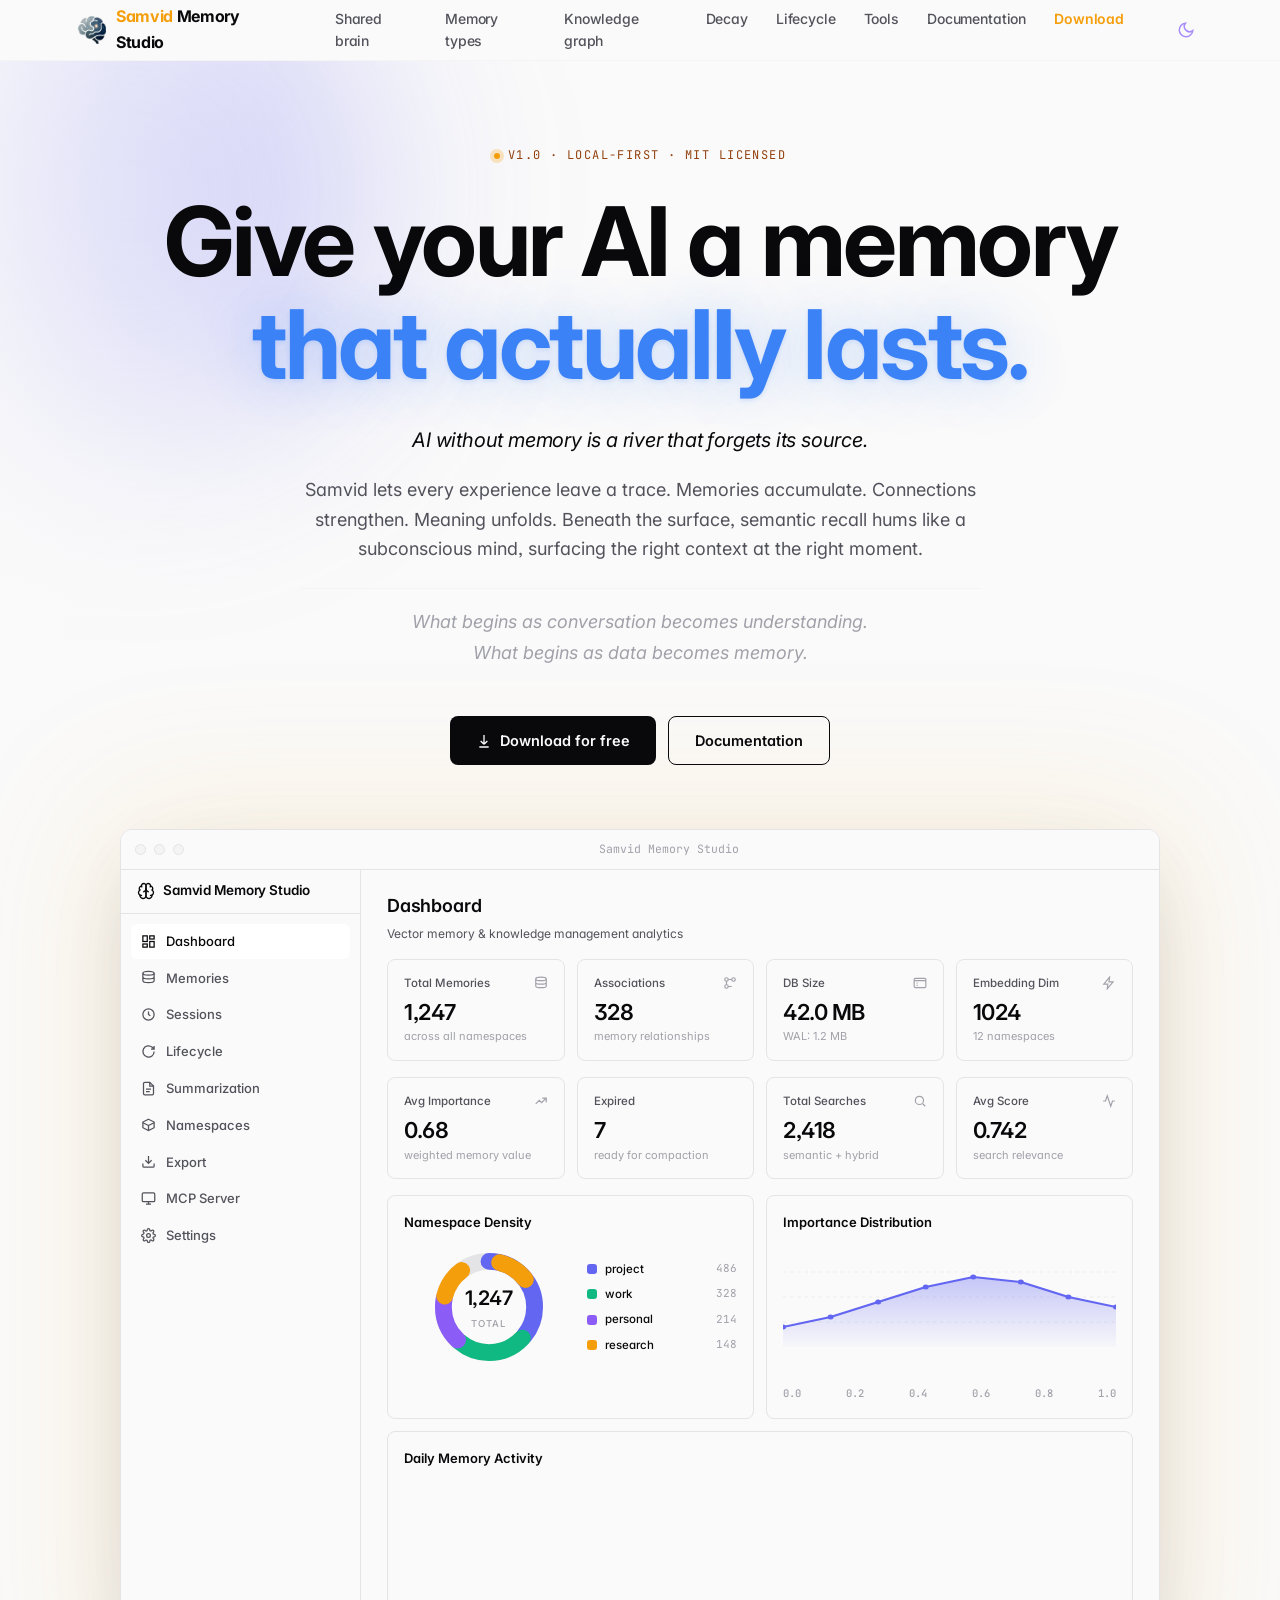
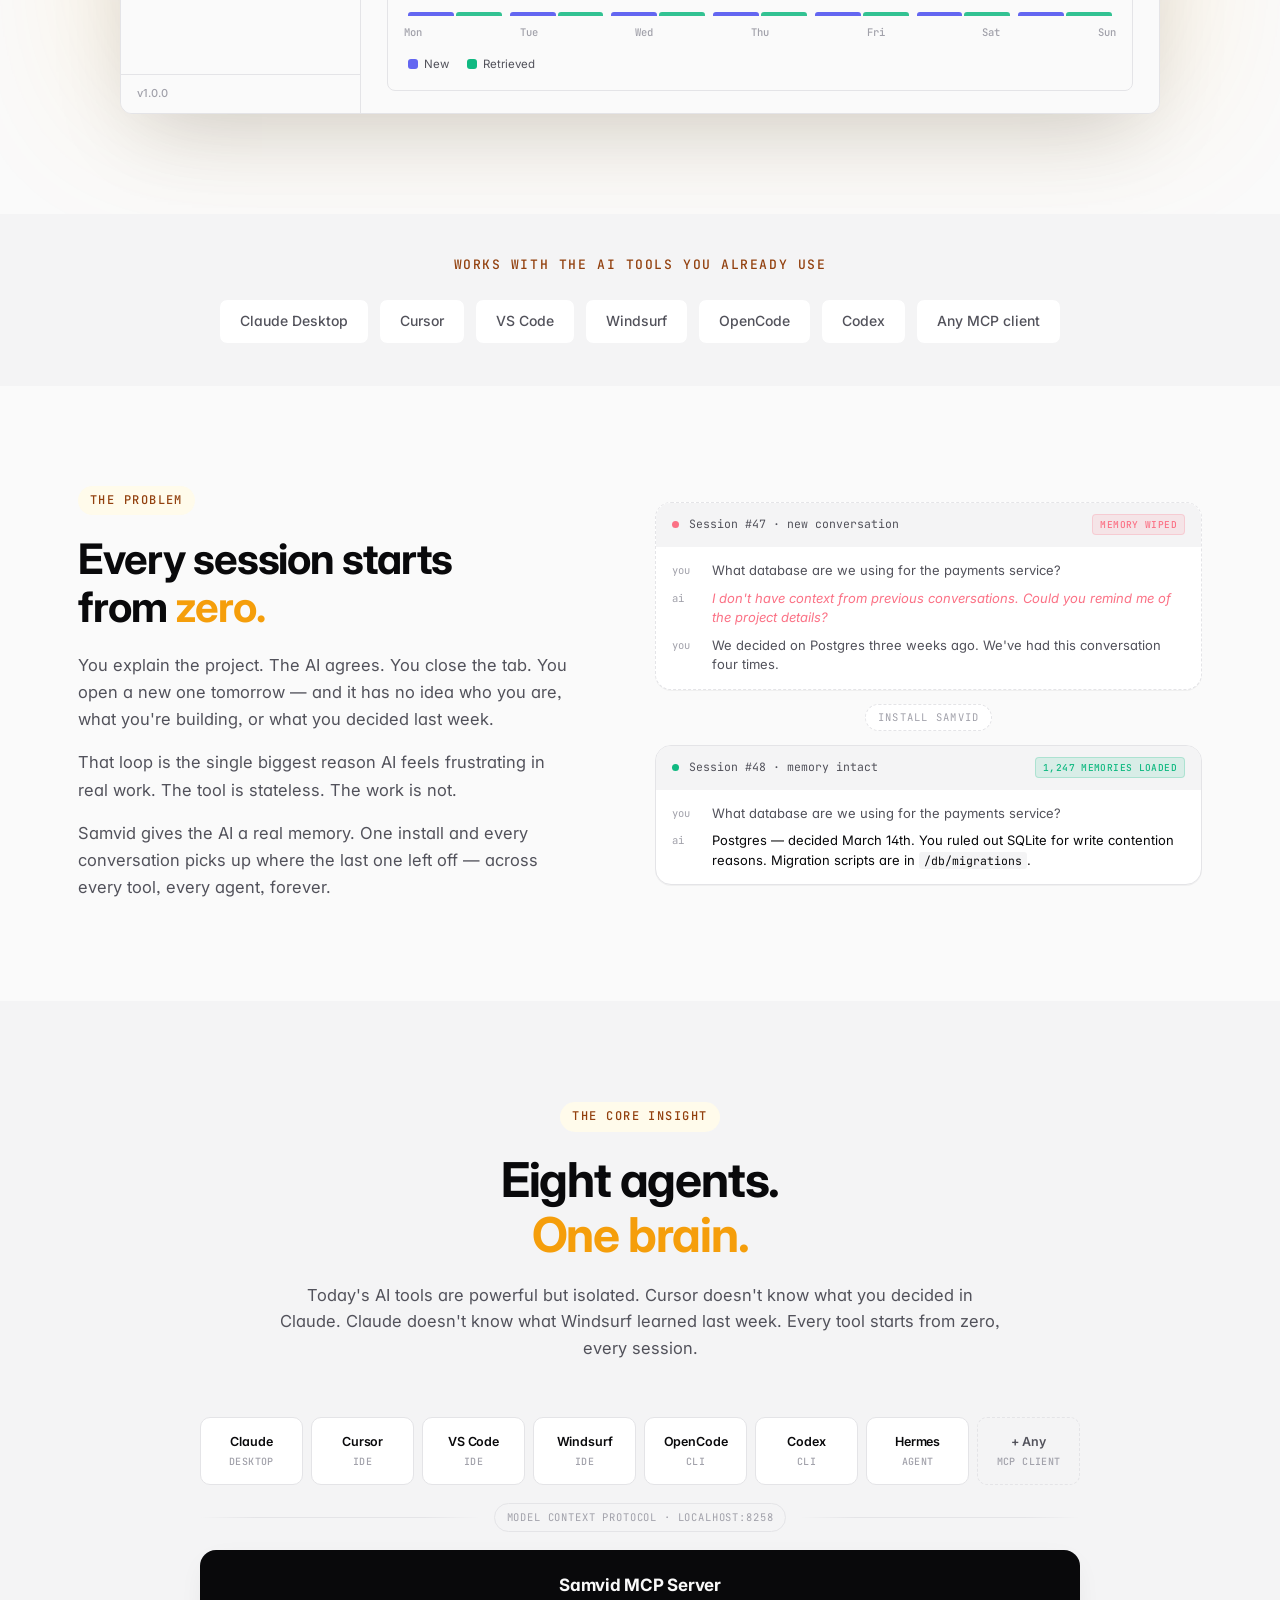
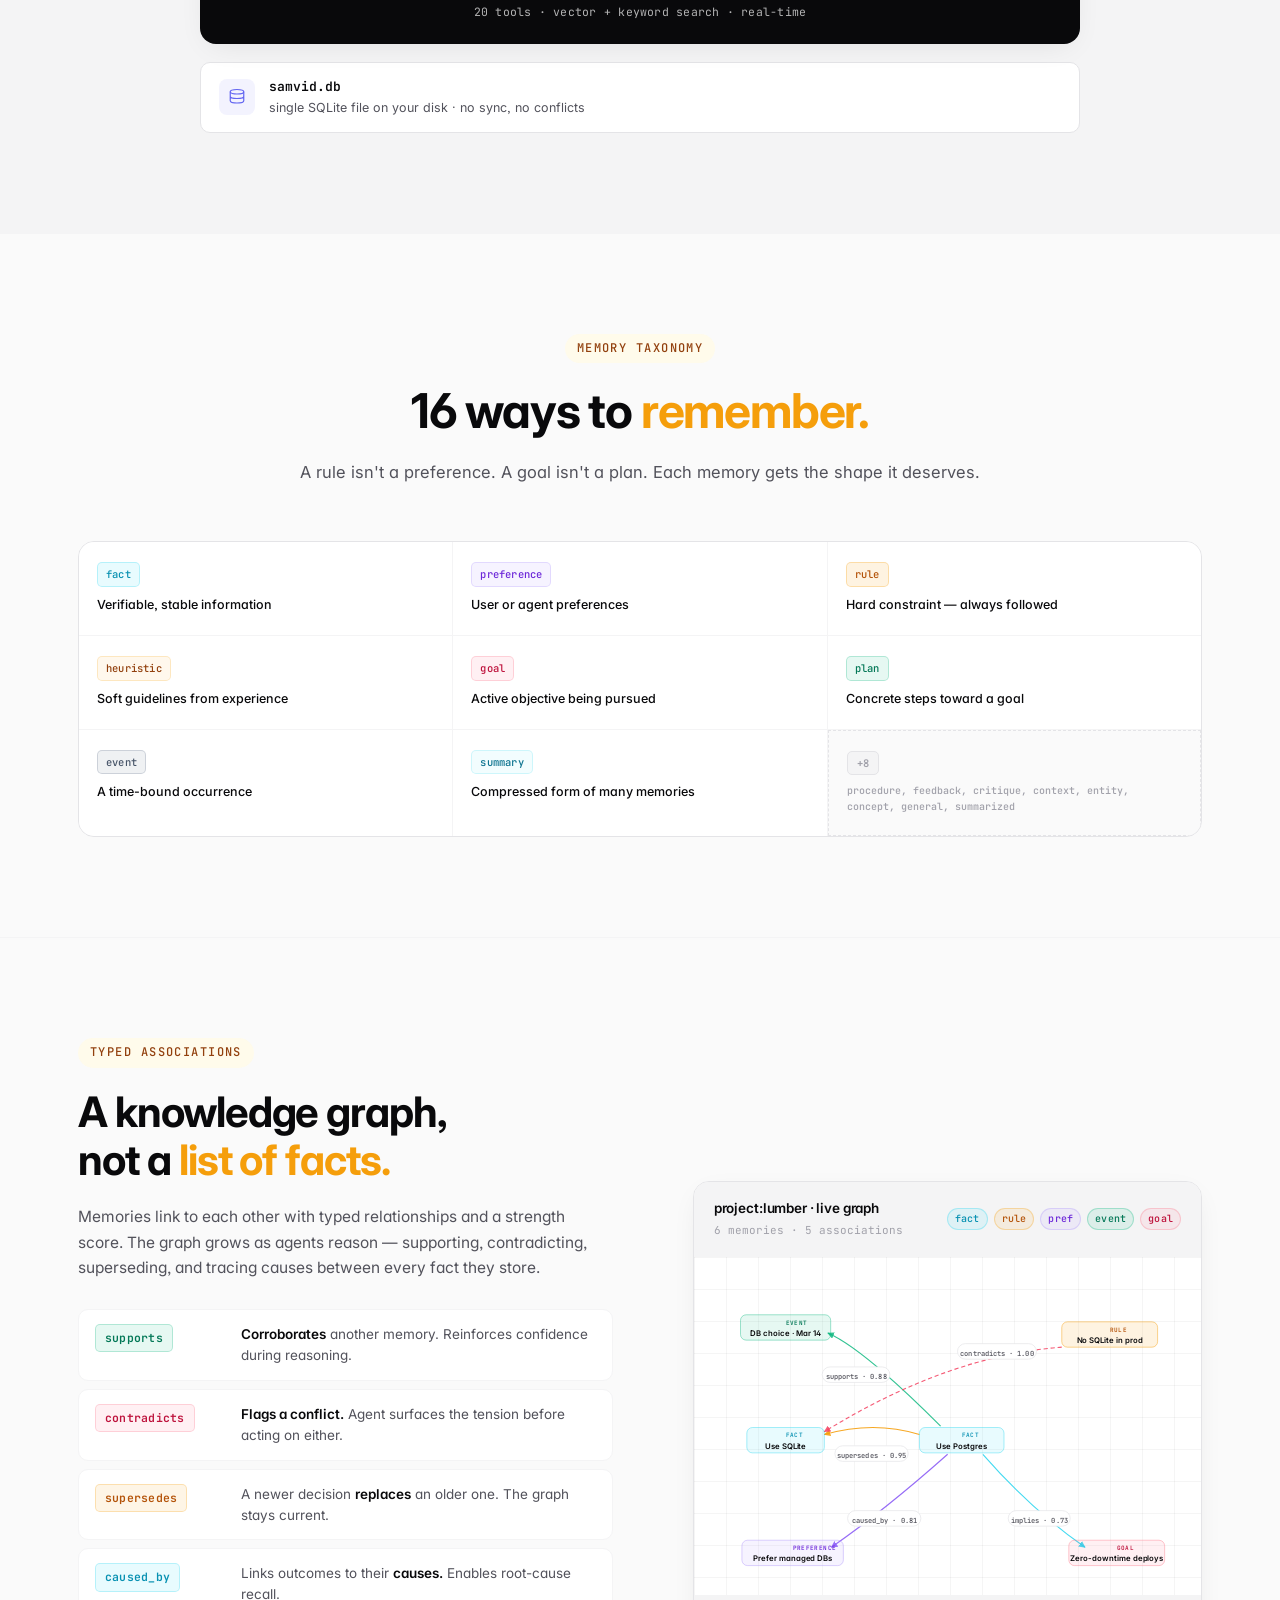
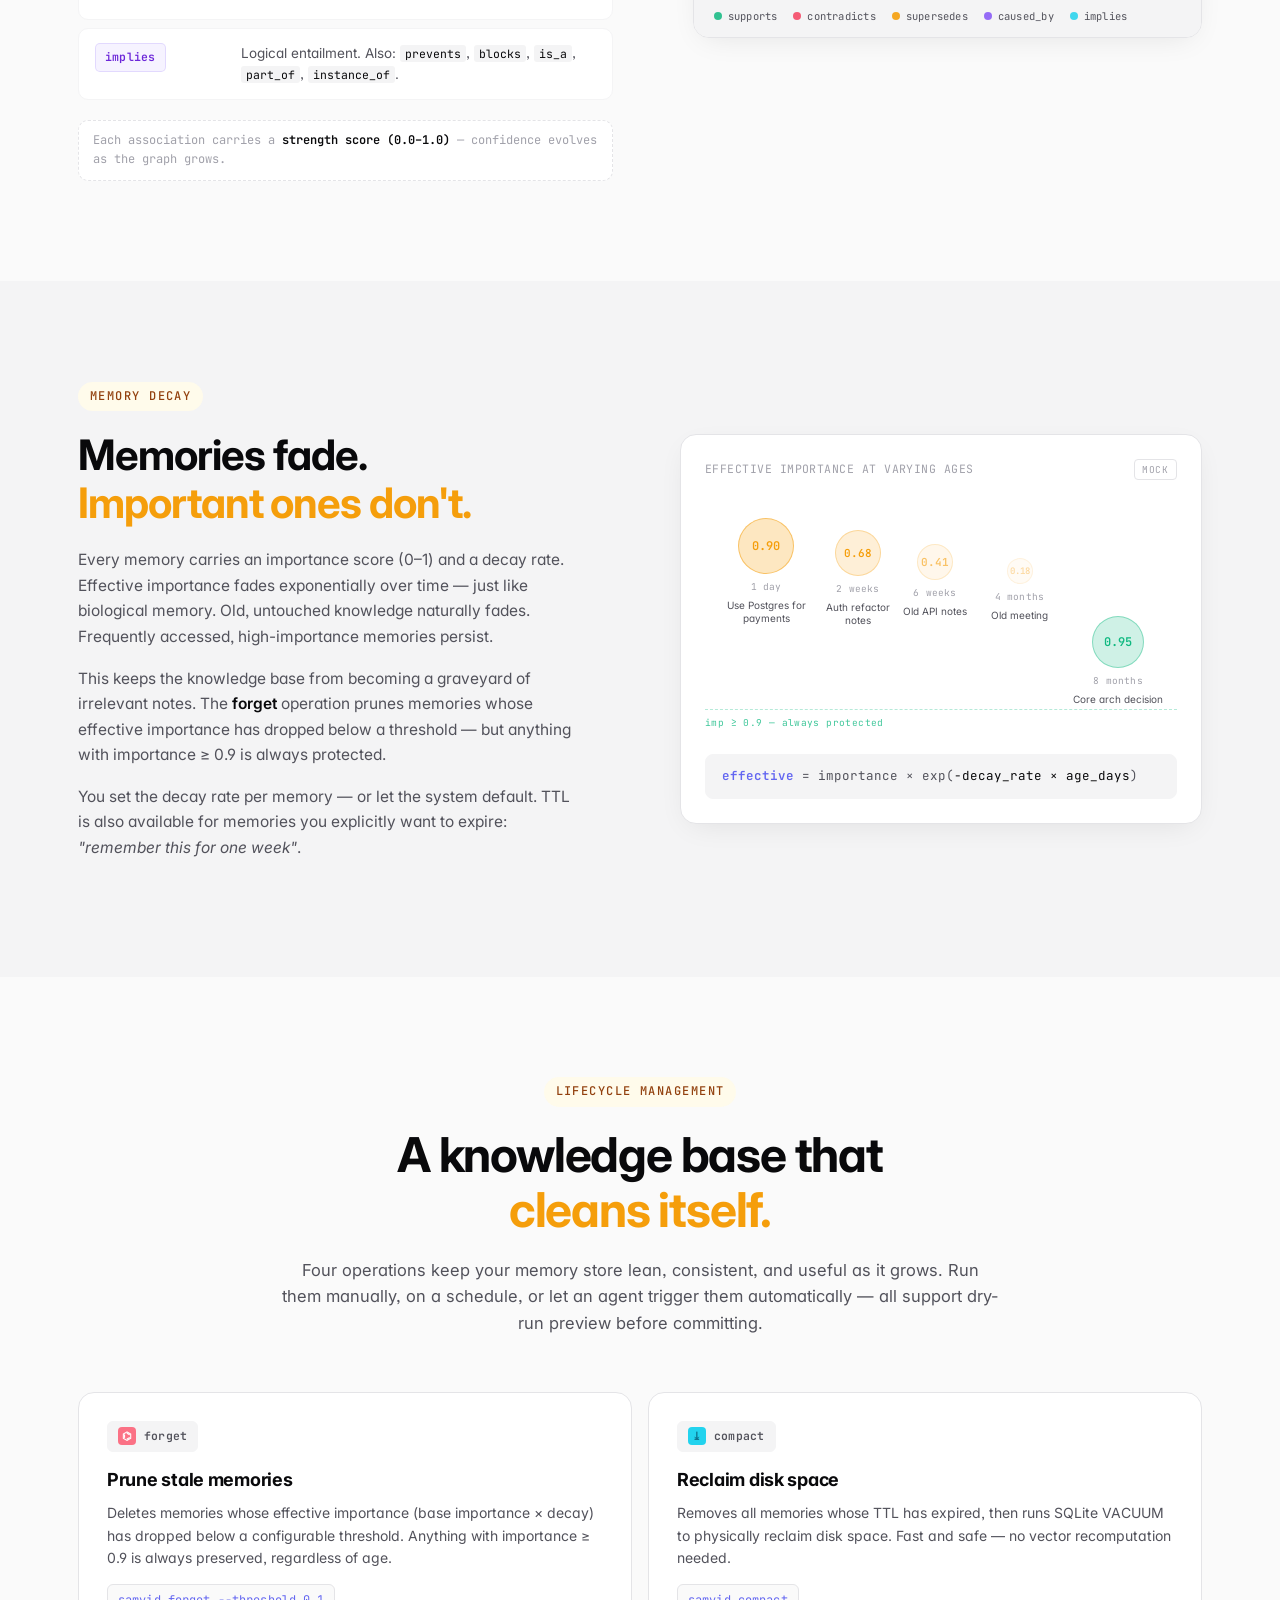
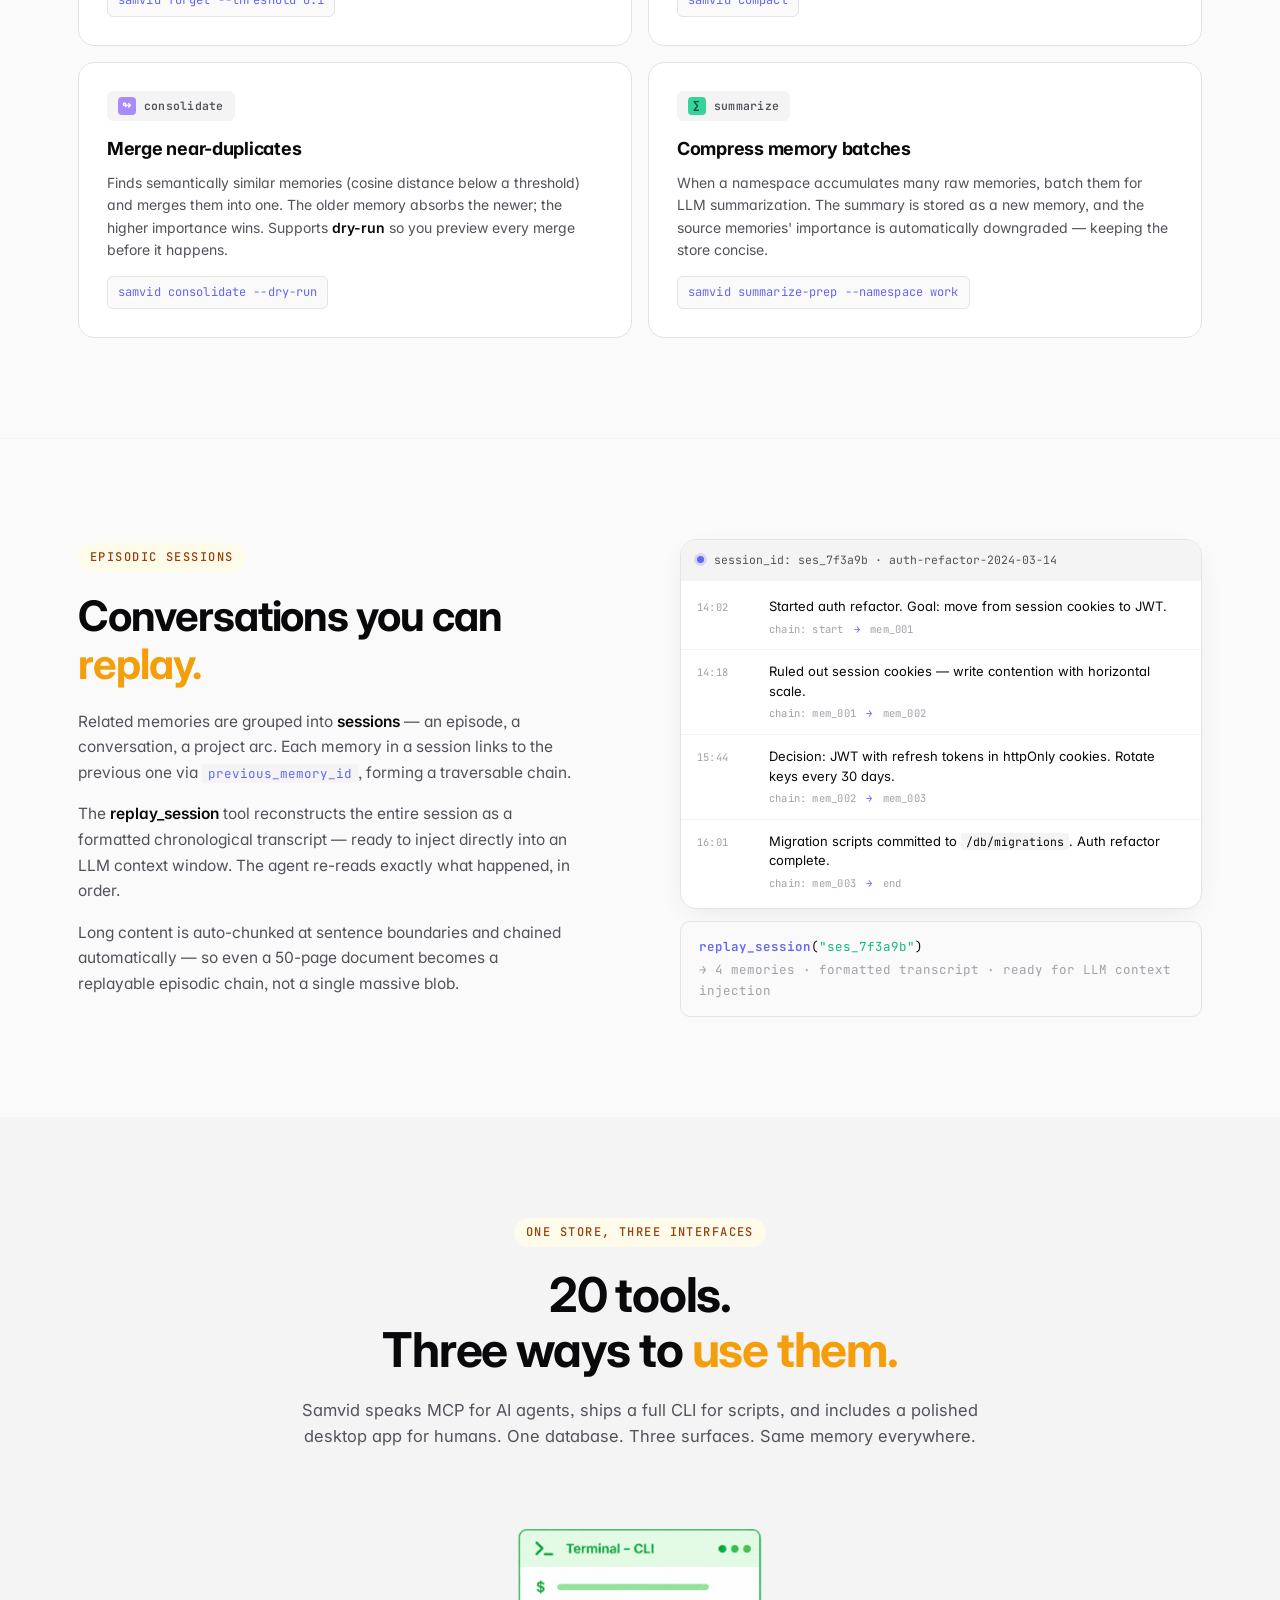
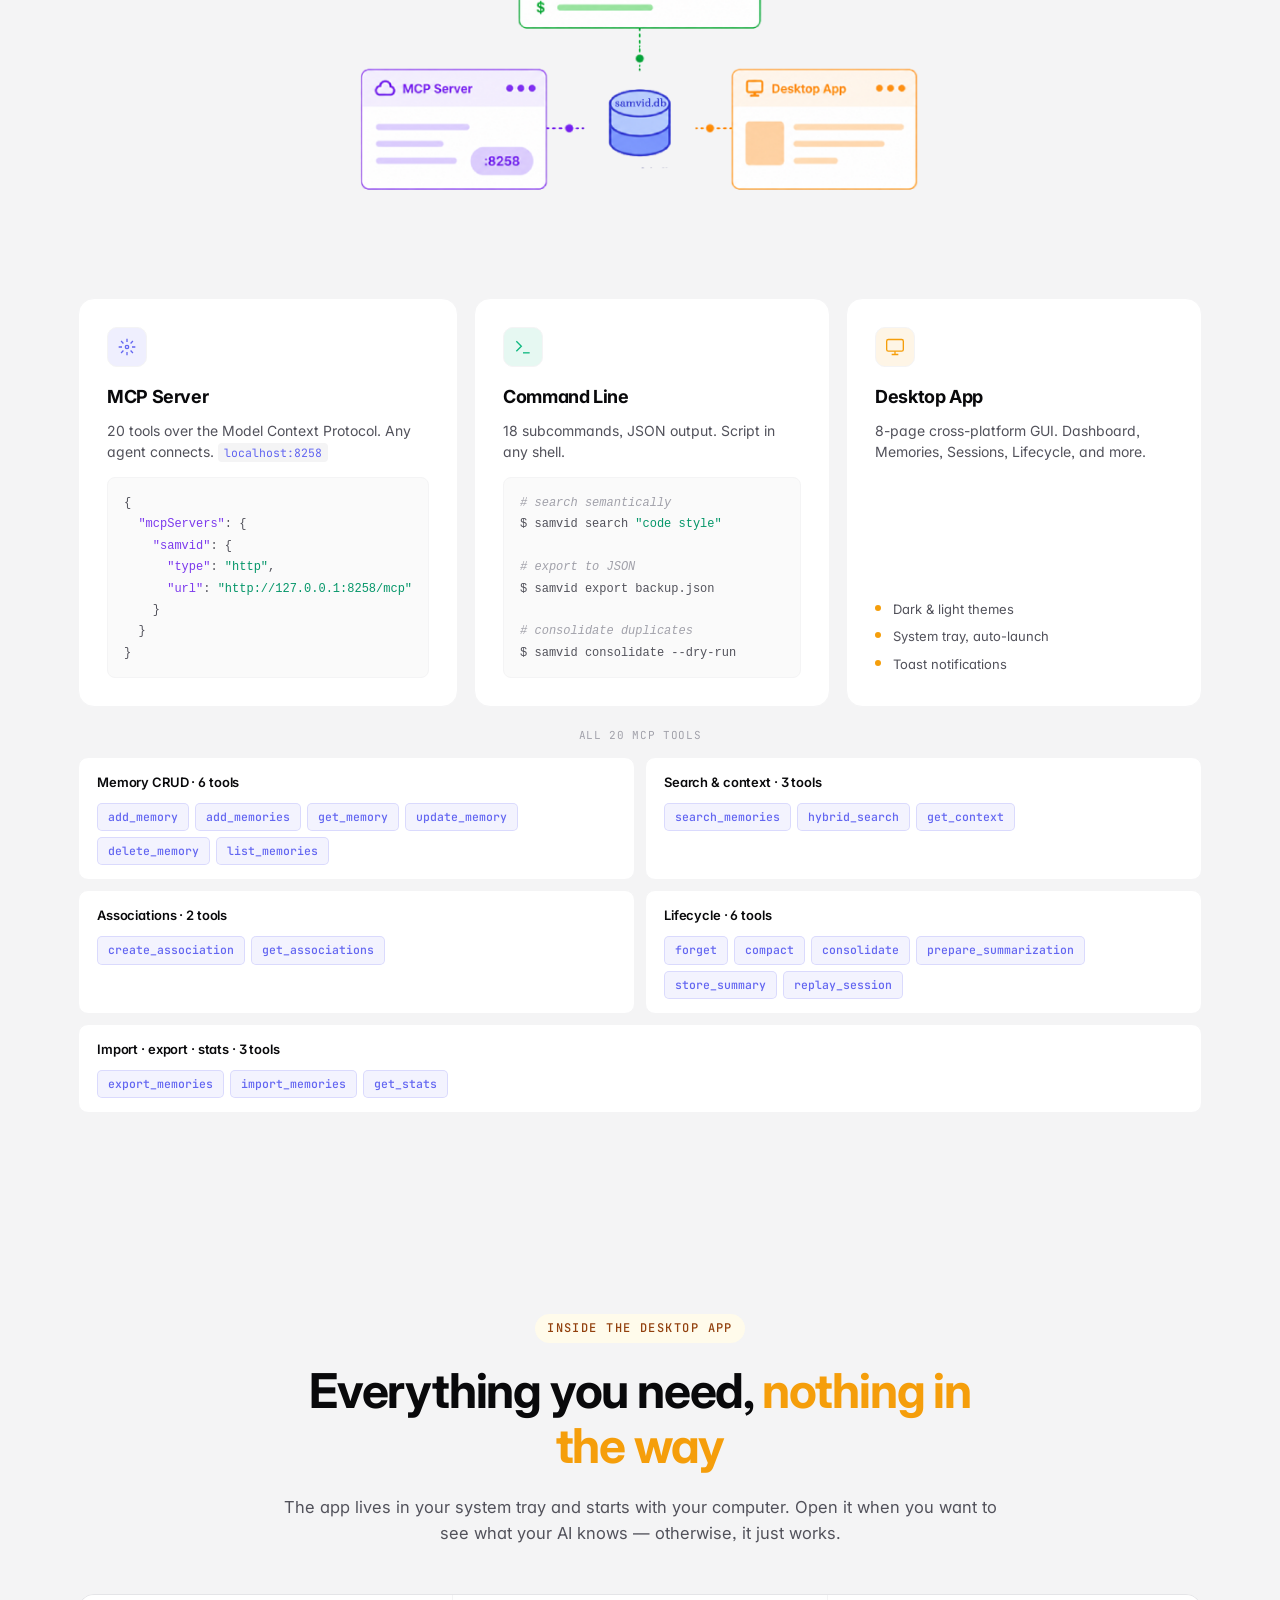
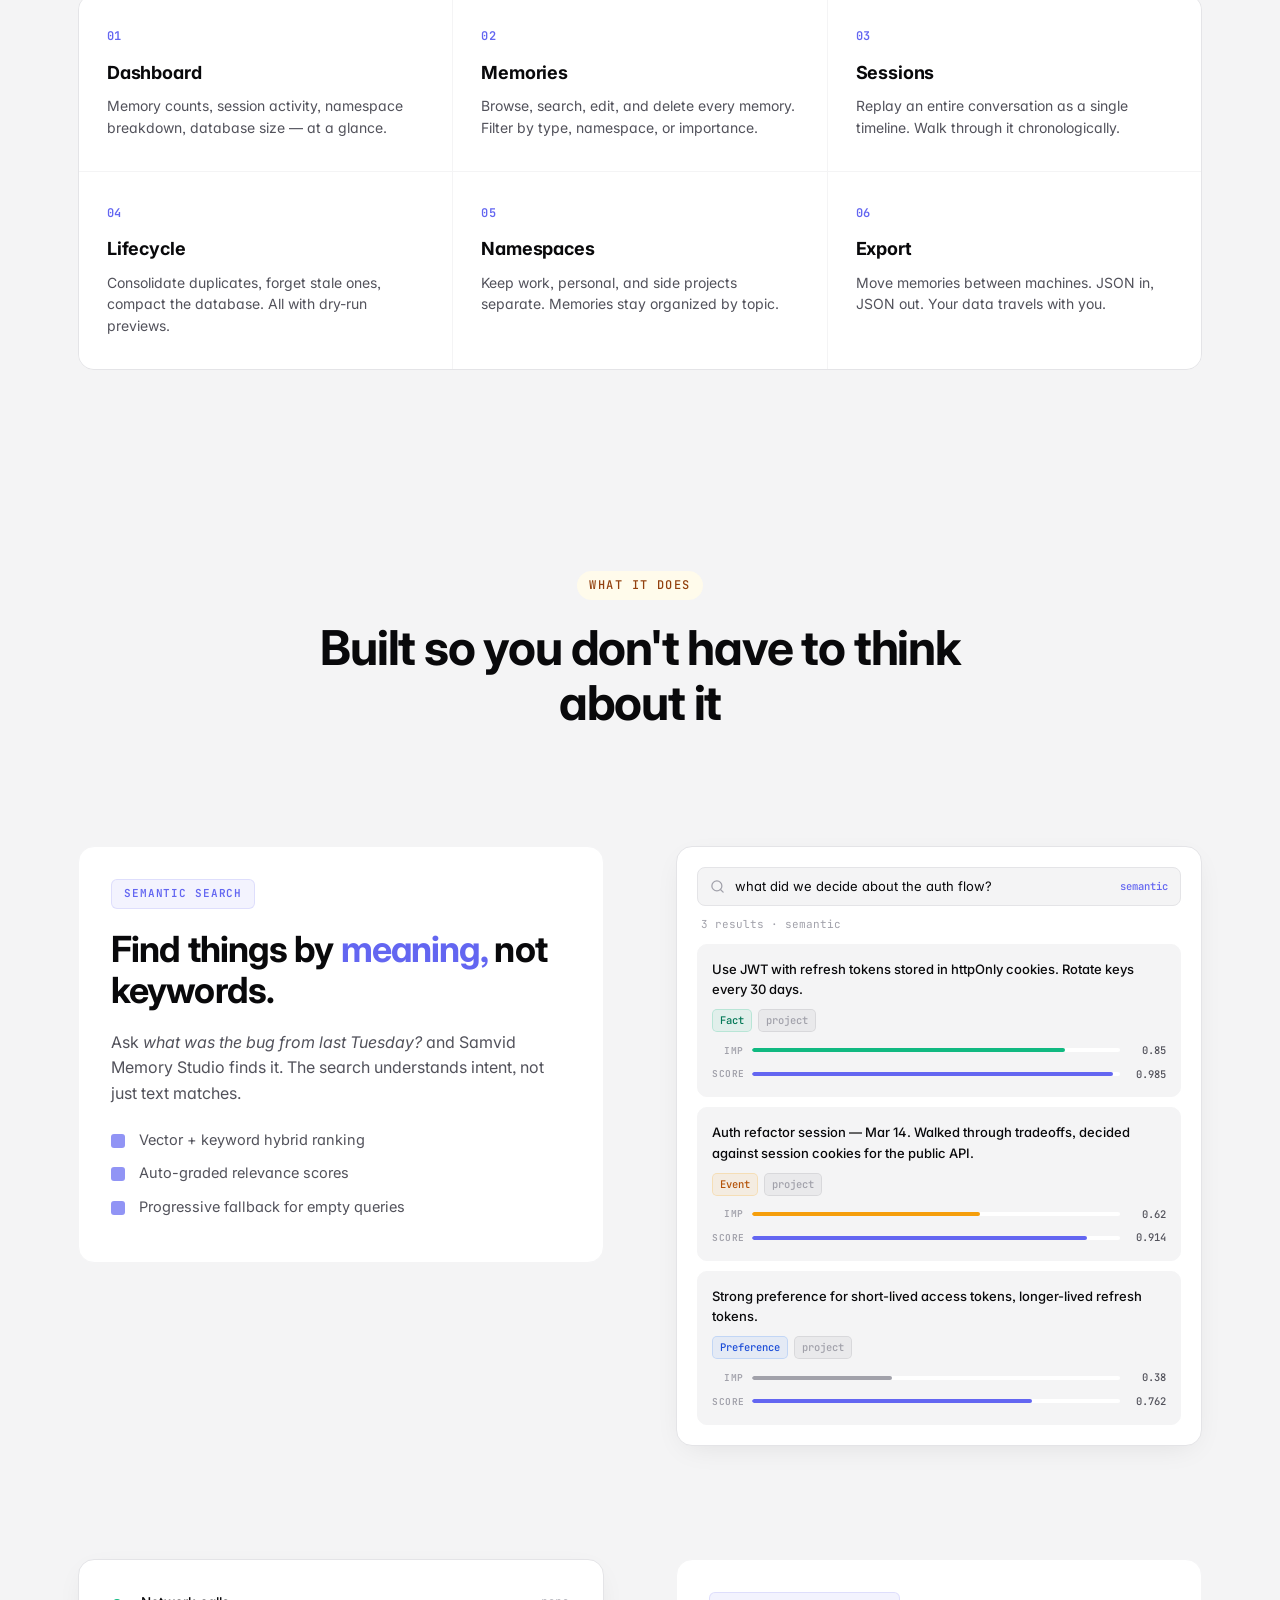
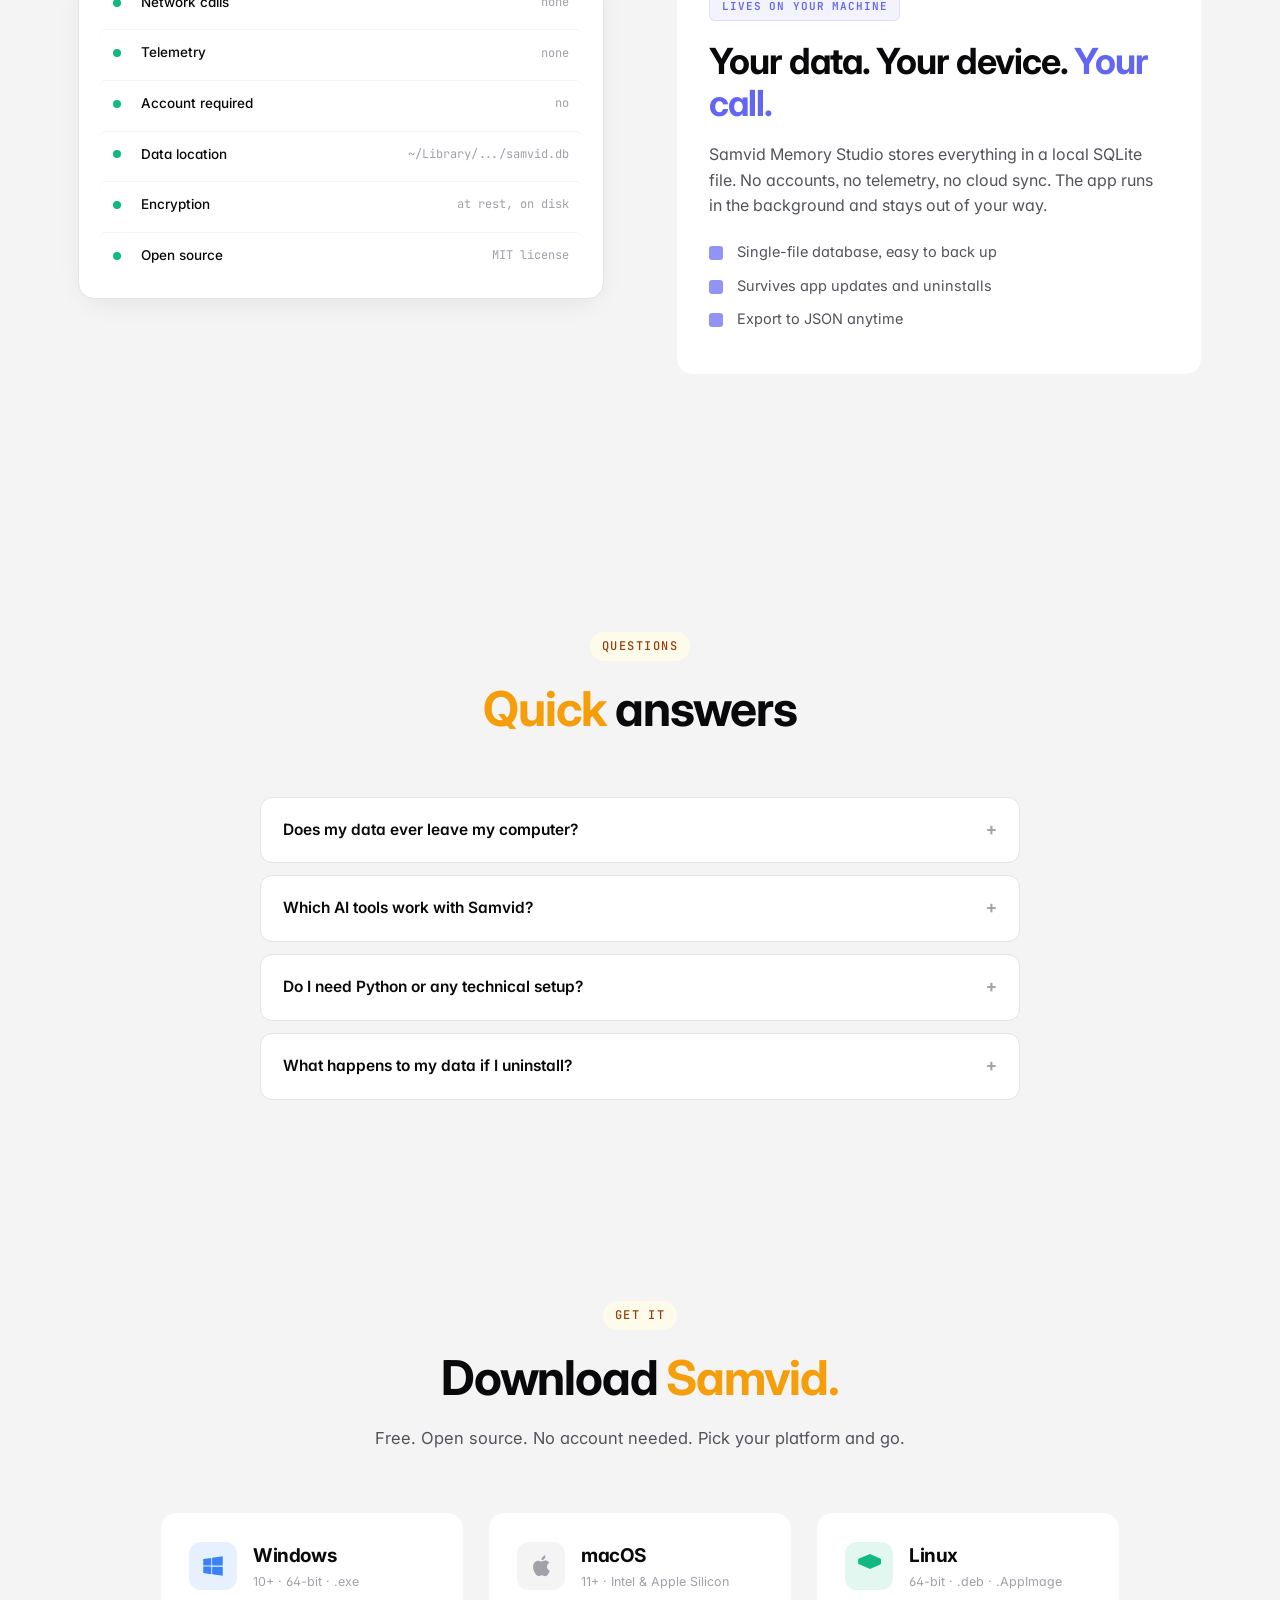
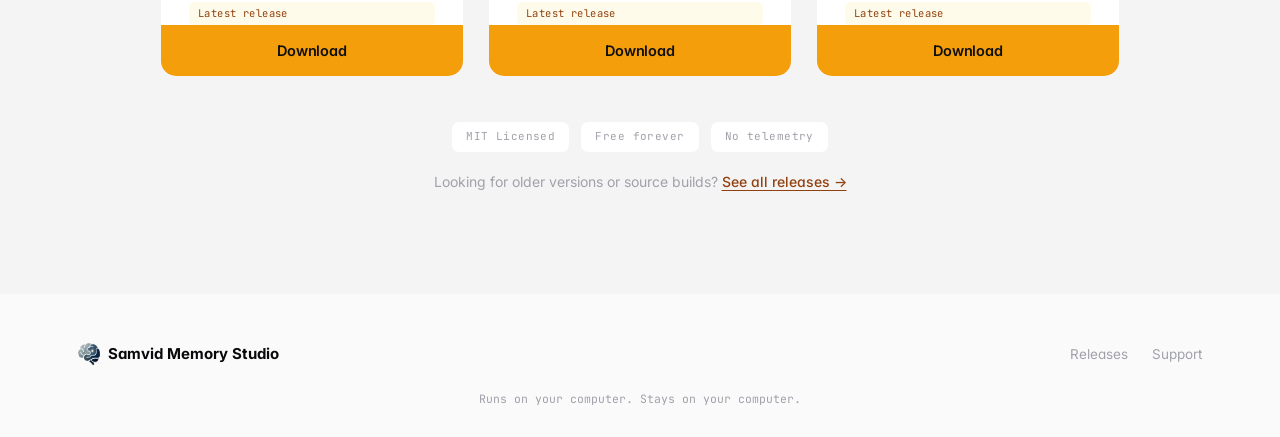
==== commit a724aa7d: "Update website" ====
--- a/index.html
+++ b/index.html
@@ -28,9 +28,10 @@
       <a href="#graph">Knowledge graph</a>
       <a href="#decay">Decay</a>
       <a href="#lifecycle">Lifecycle</a>
-      <a href="#tools">Tools</a>
-      <a href="#download">Download</a>
-    </nav>
+  <a href="#tools">Tools</a>
+  <a href="user-manual.pdf">Documentation</a>
+  <a href="#download">Download</a>
+</nav>
     <div class="header-actions">
       <button class="mobile-menu-btn" id="mobileMenuBtn" aria-label="Toggle menu">
         <span></span><span></span><span></span>
@@ -50,6 +51,7 @@
   <a href="#decay">Decay</a>
   <a href="#lifecycle">Lifecycle</a>
   <a href="#tools">Tools</a>
+  <a href="user-manual.pdf">Documentation</a>
   <a href="#download">Download</a>
 </nav>
 
@@ -75,7 +77,7 @@
         <svg viewBox="0 0 24 24" fill="none" stroke="currentColor" stroke-width="2"><path d="M12 3v14m0 0l-5-5m5 5l5-5M5 21h14"/></svg>
         Download for free
       </a>
-      <a href="#problem" class="btn btn-ghost">See how it works</a>
+      <a href="user-manual.pdf" class="btn btn-ghost">Documentation</a>
     </div>
 
     <div class="hero-shot">
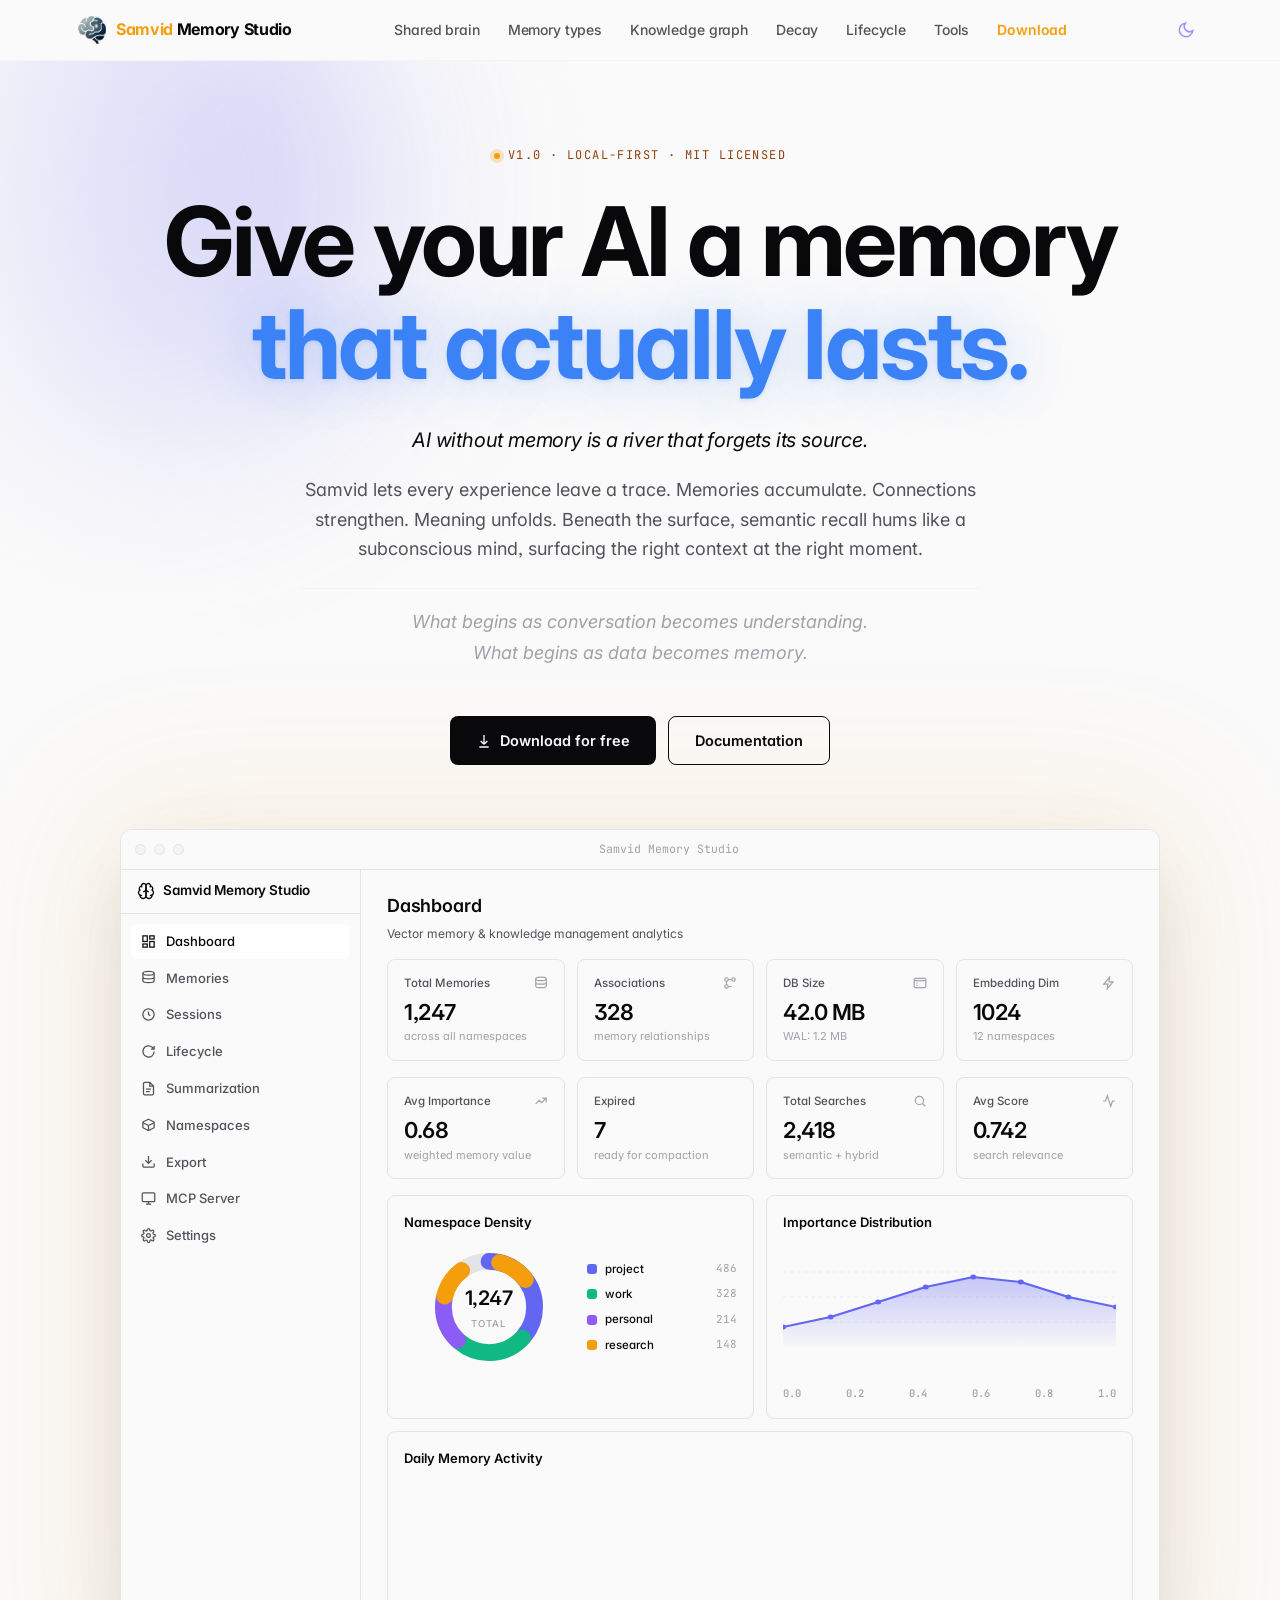
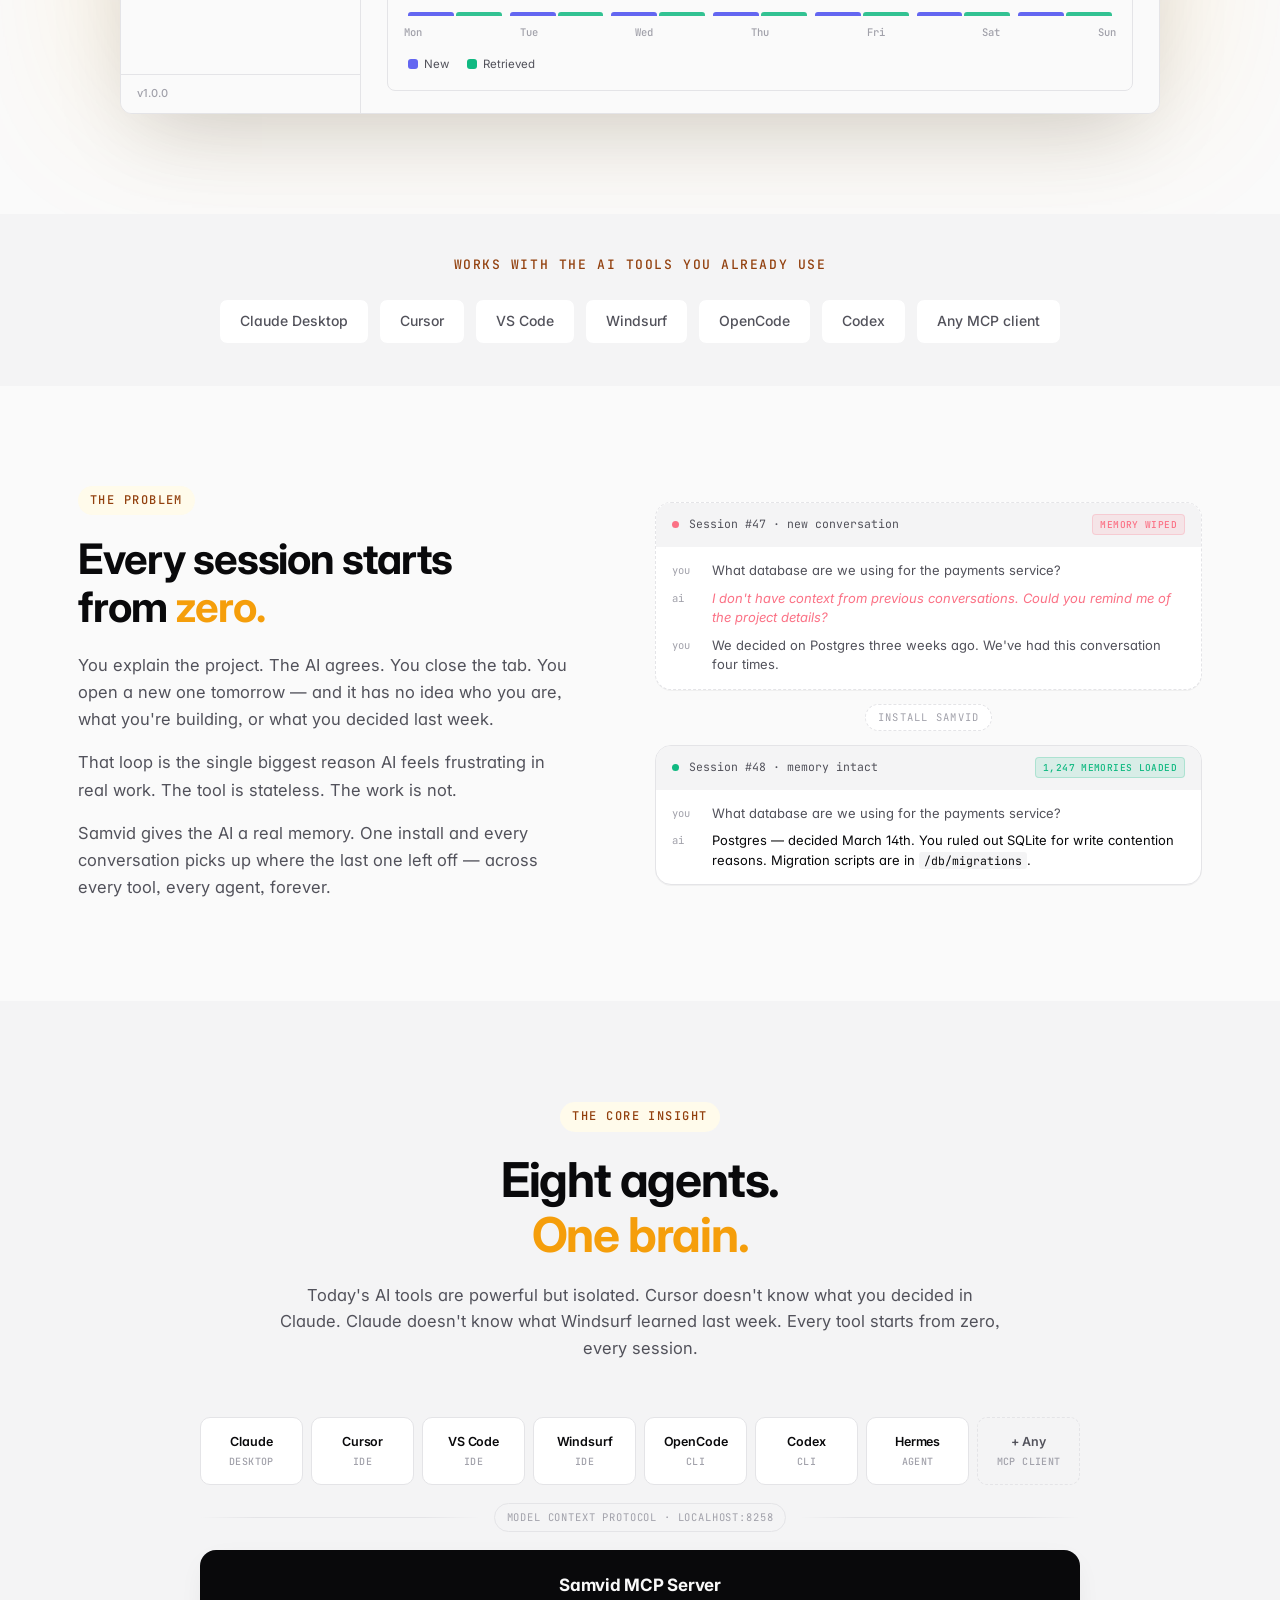
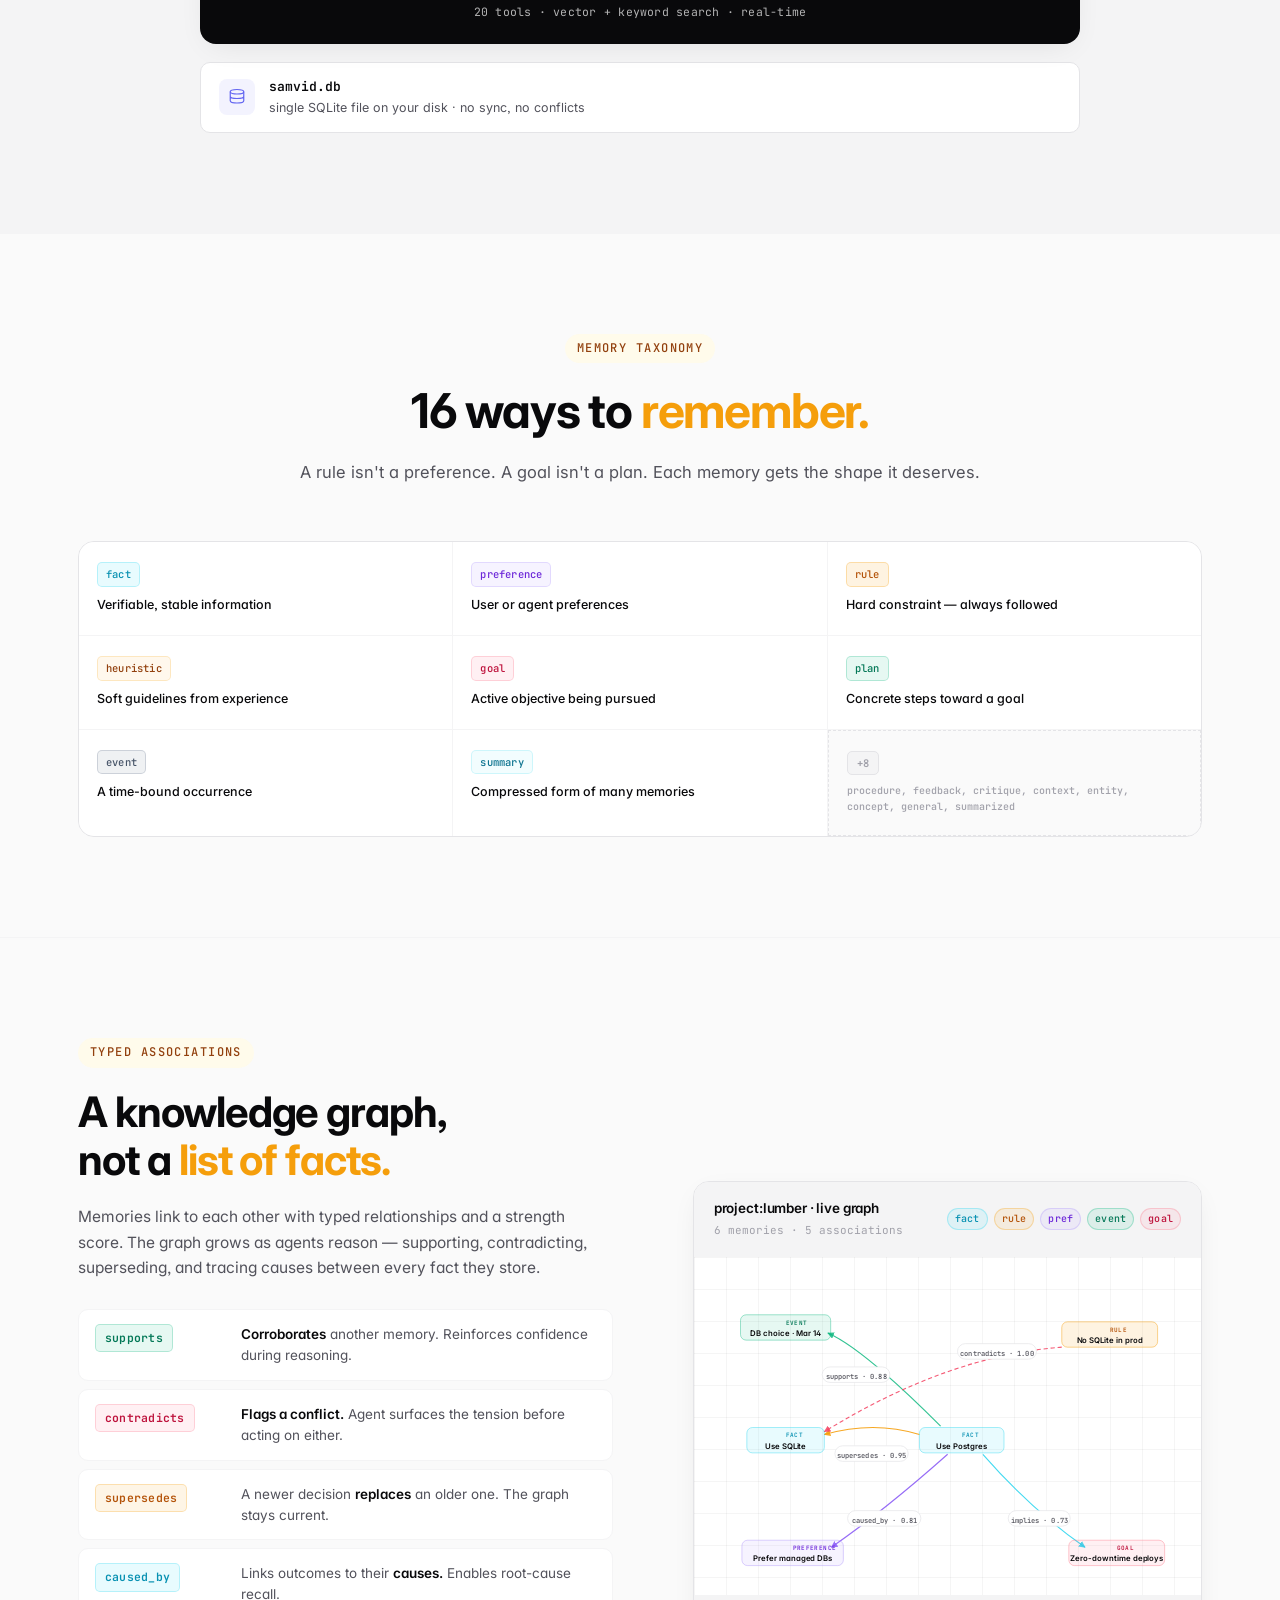
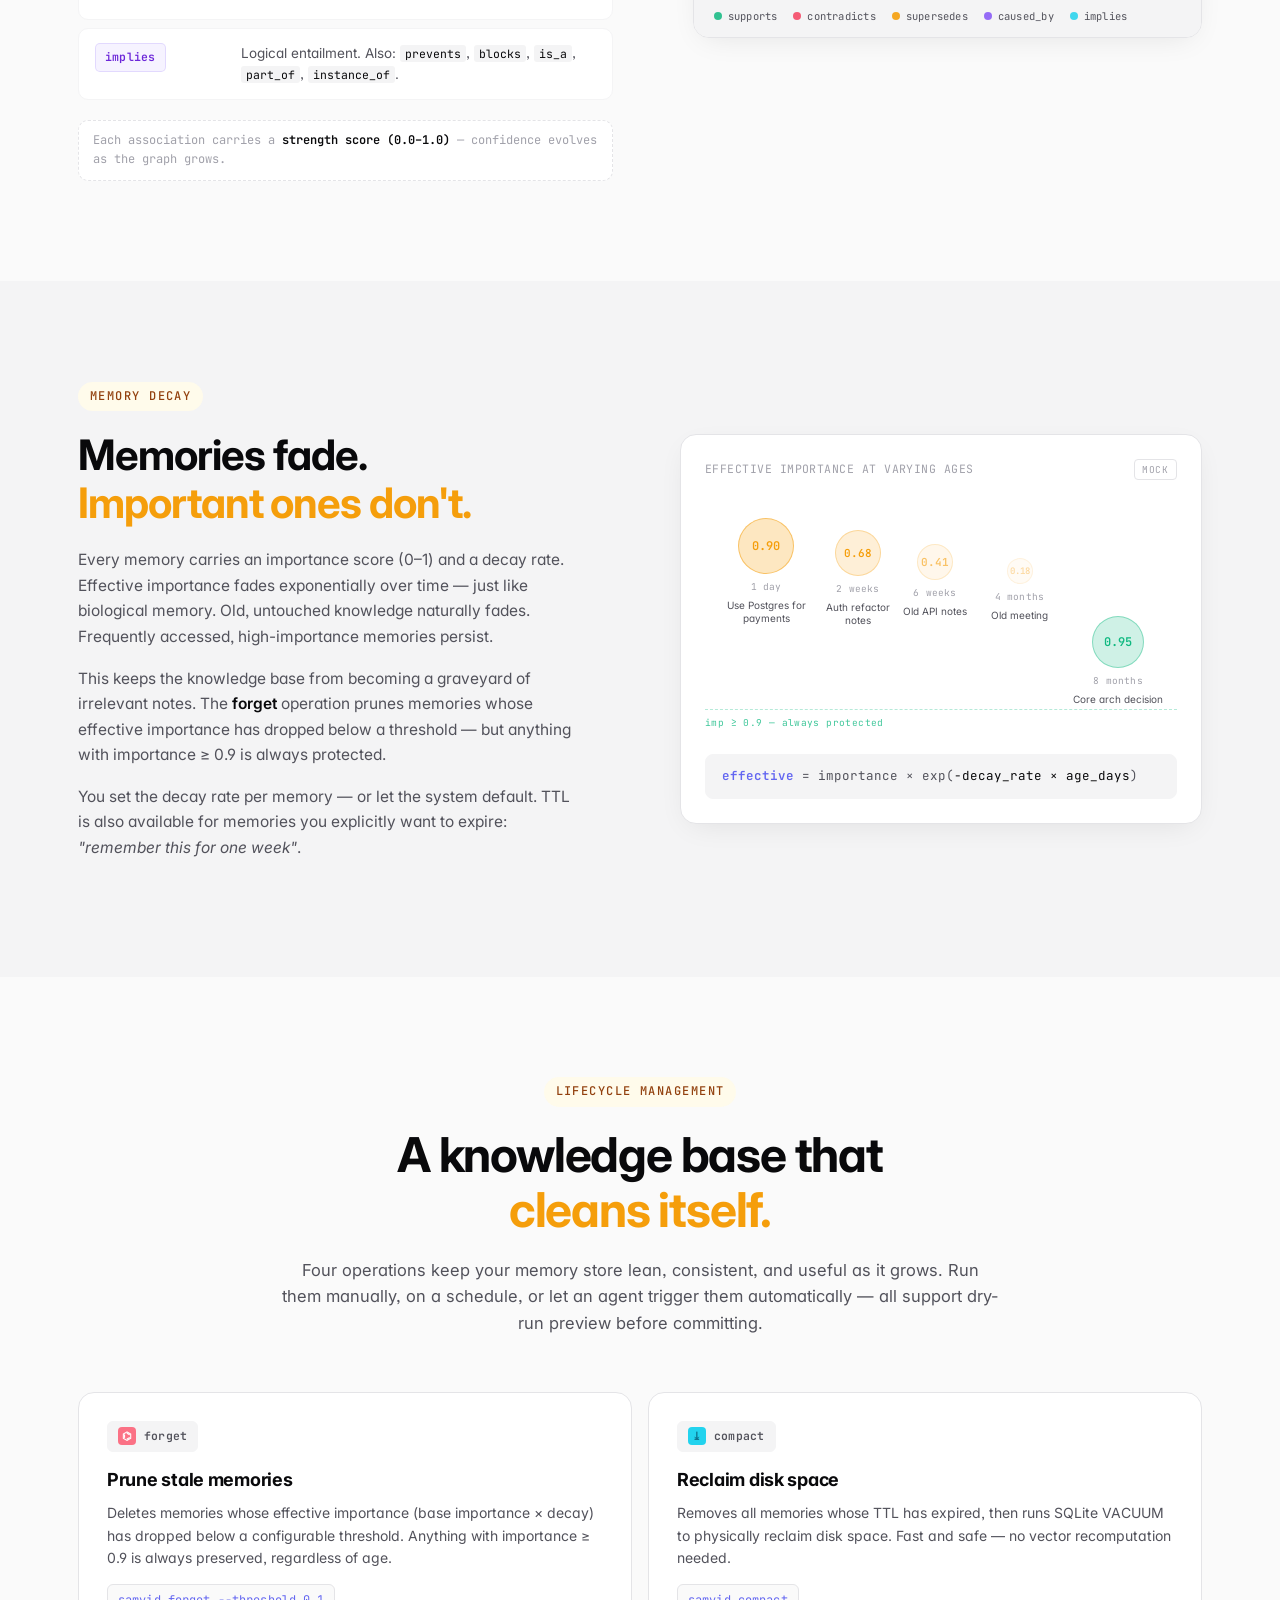
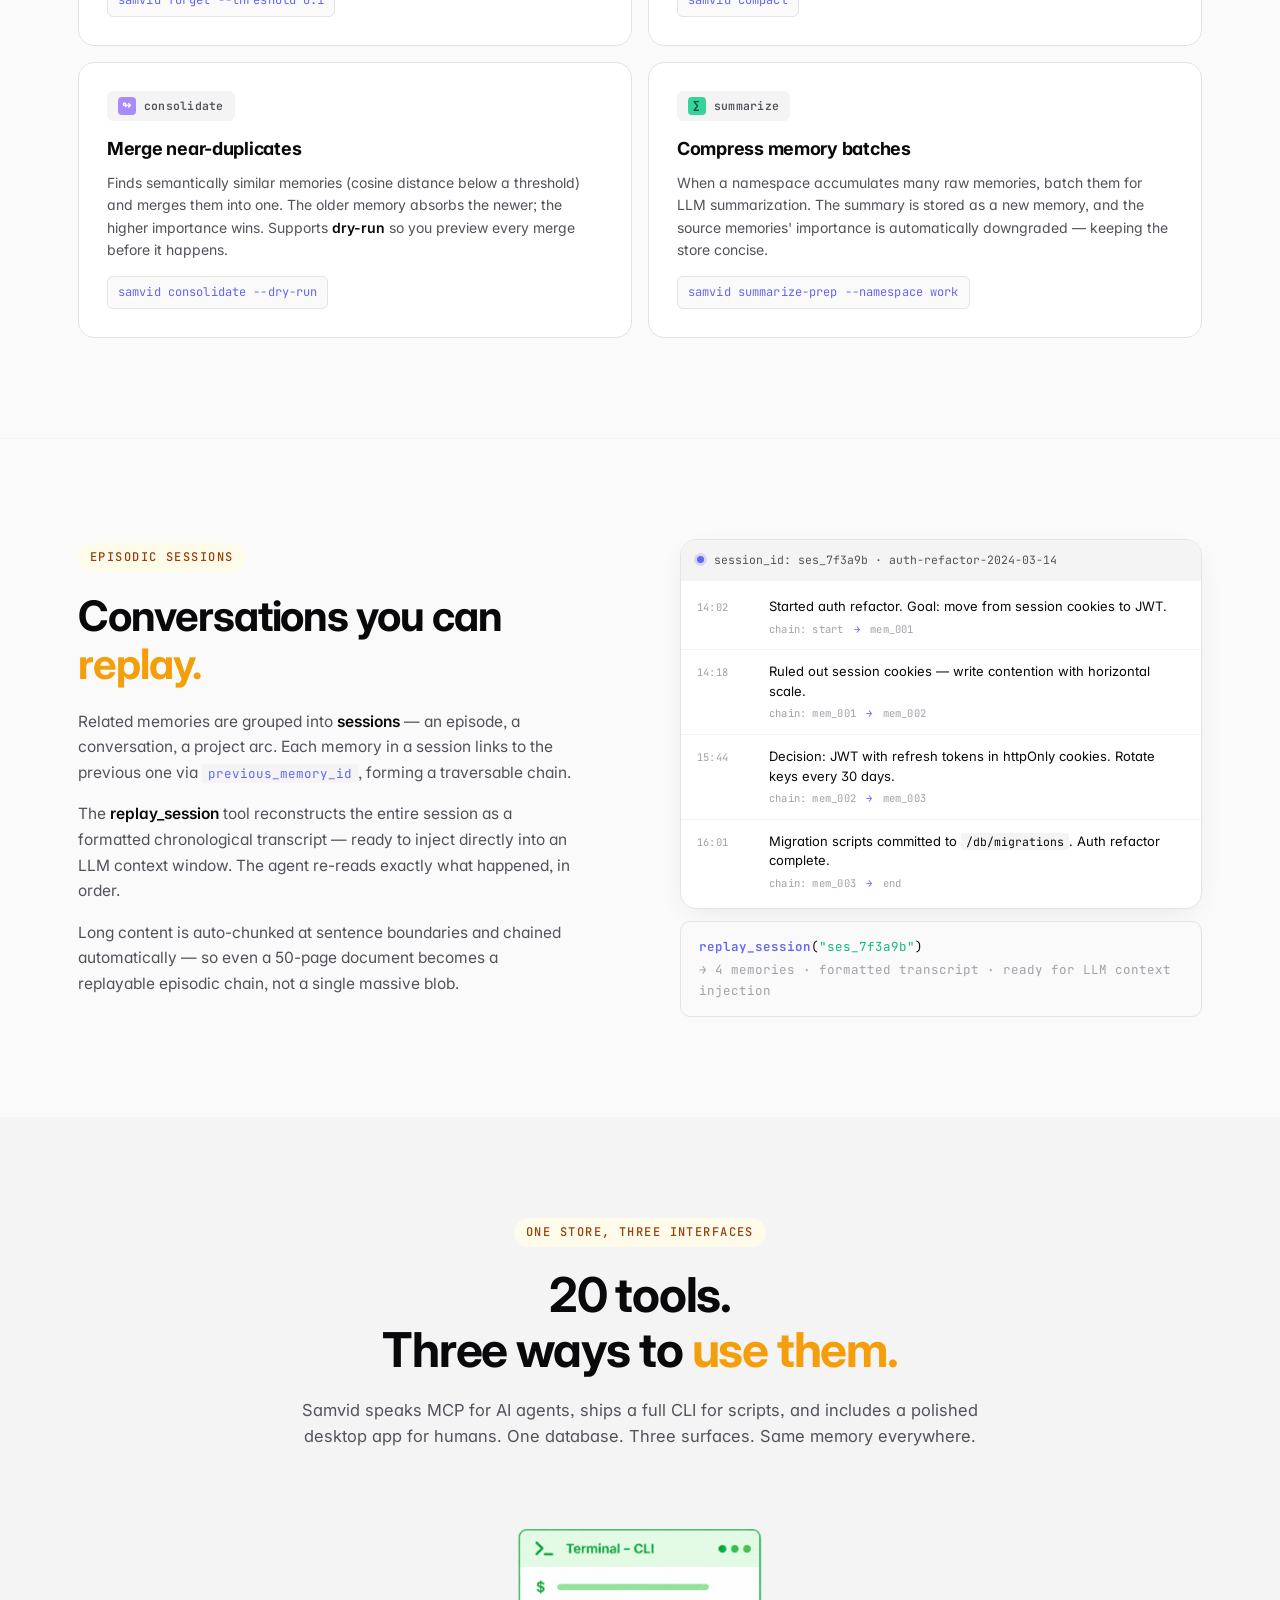
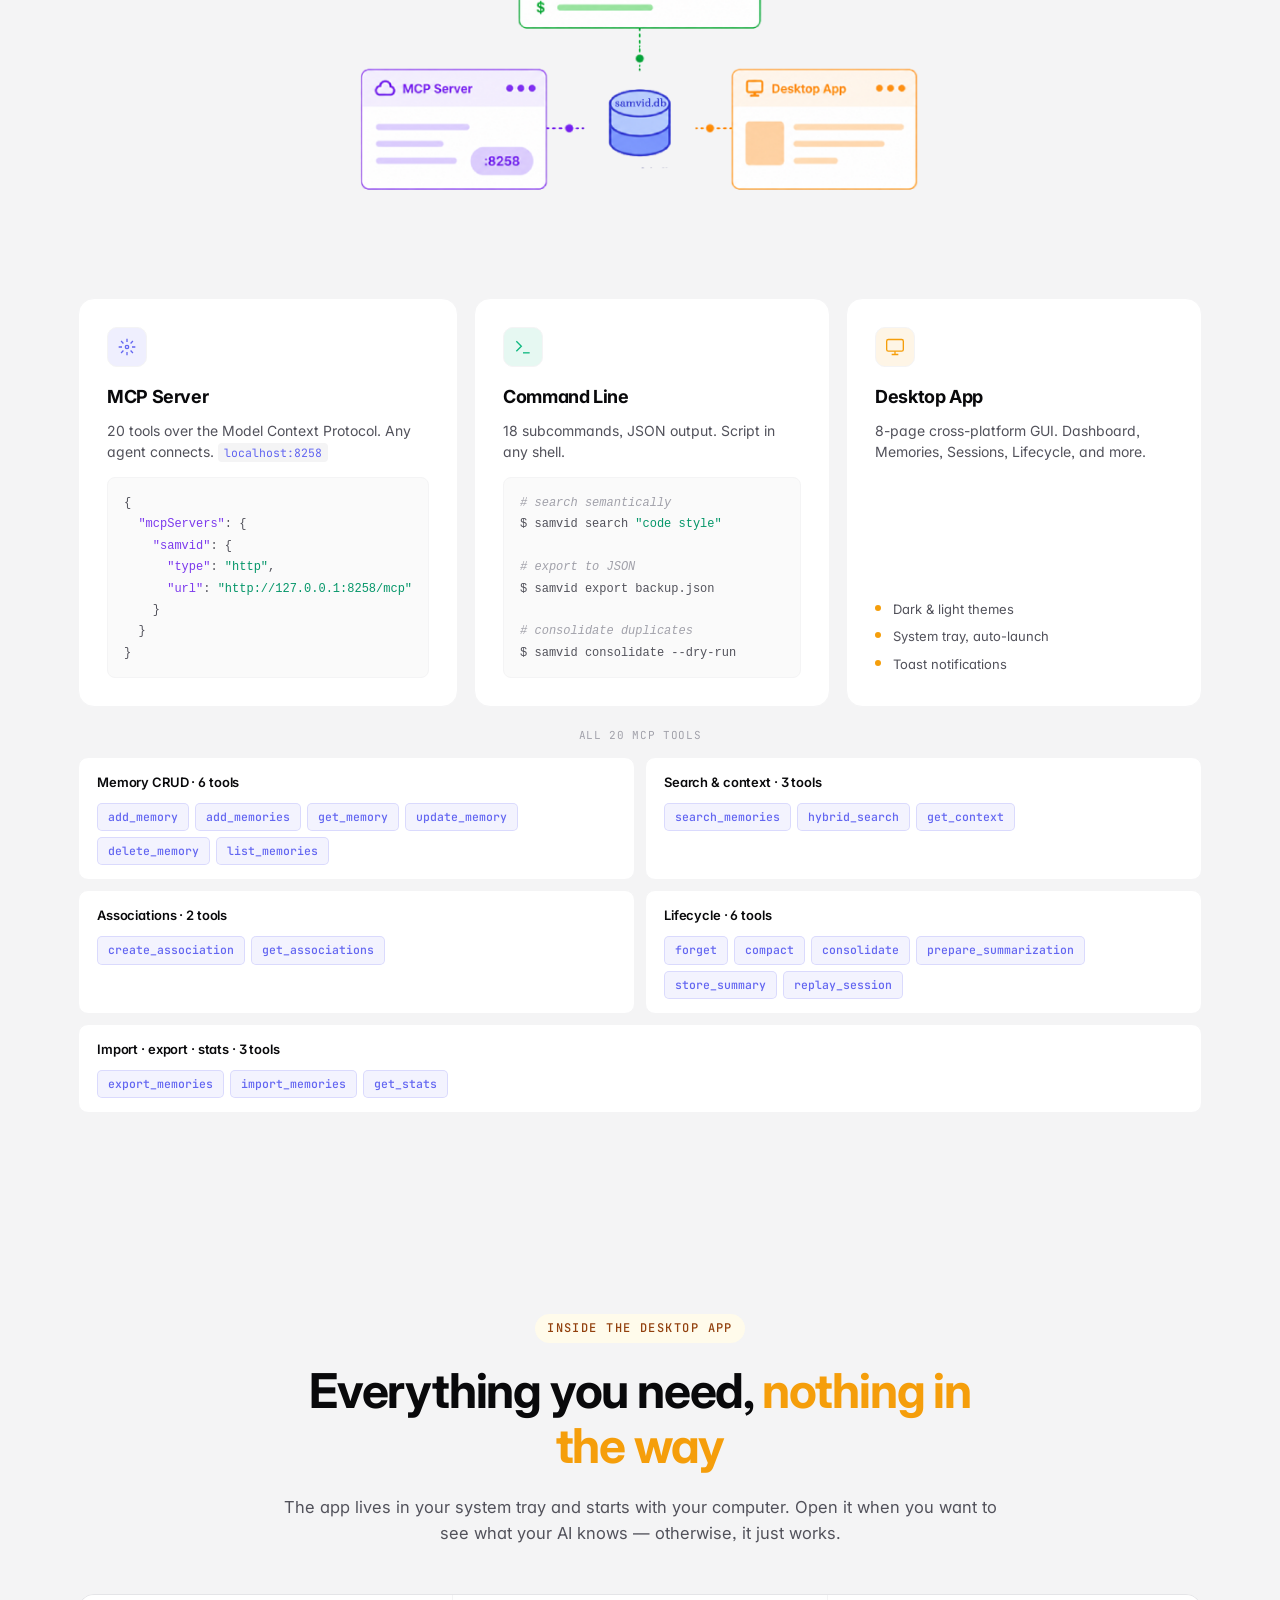
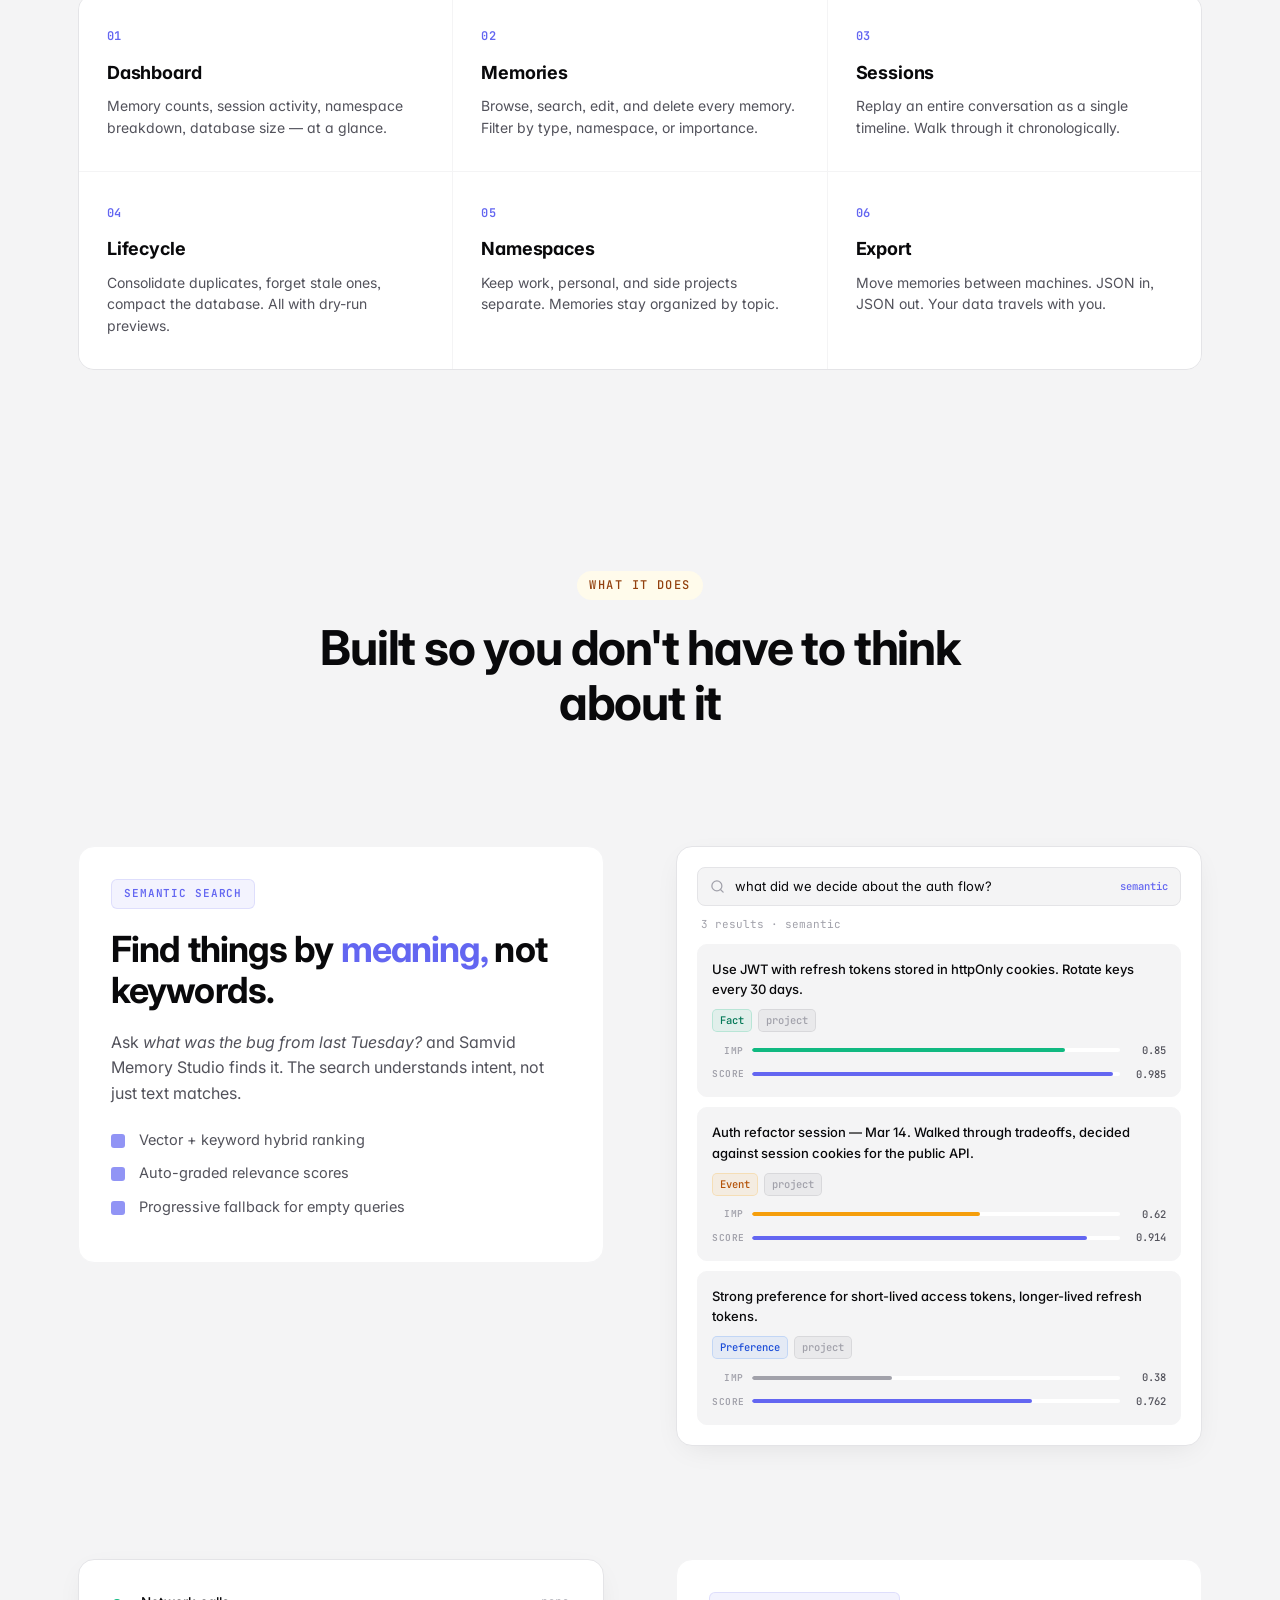
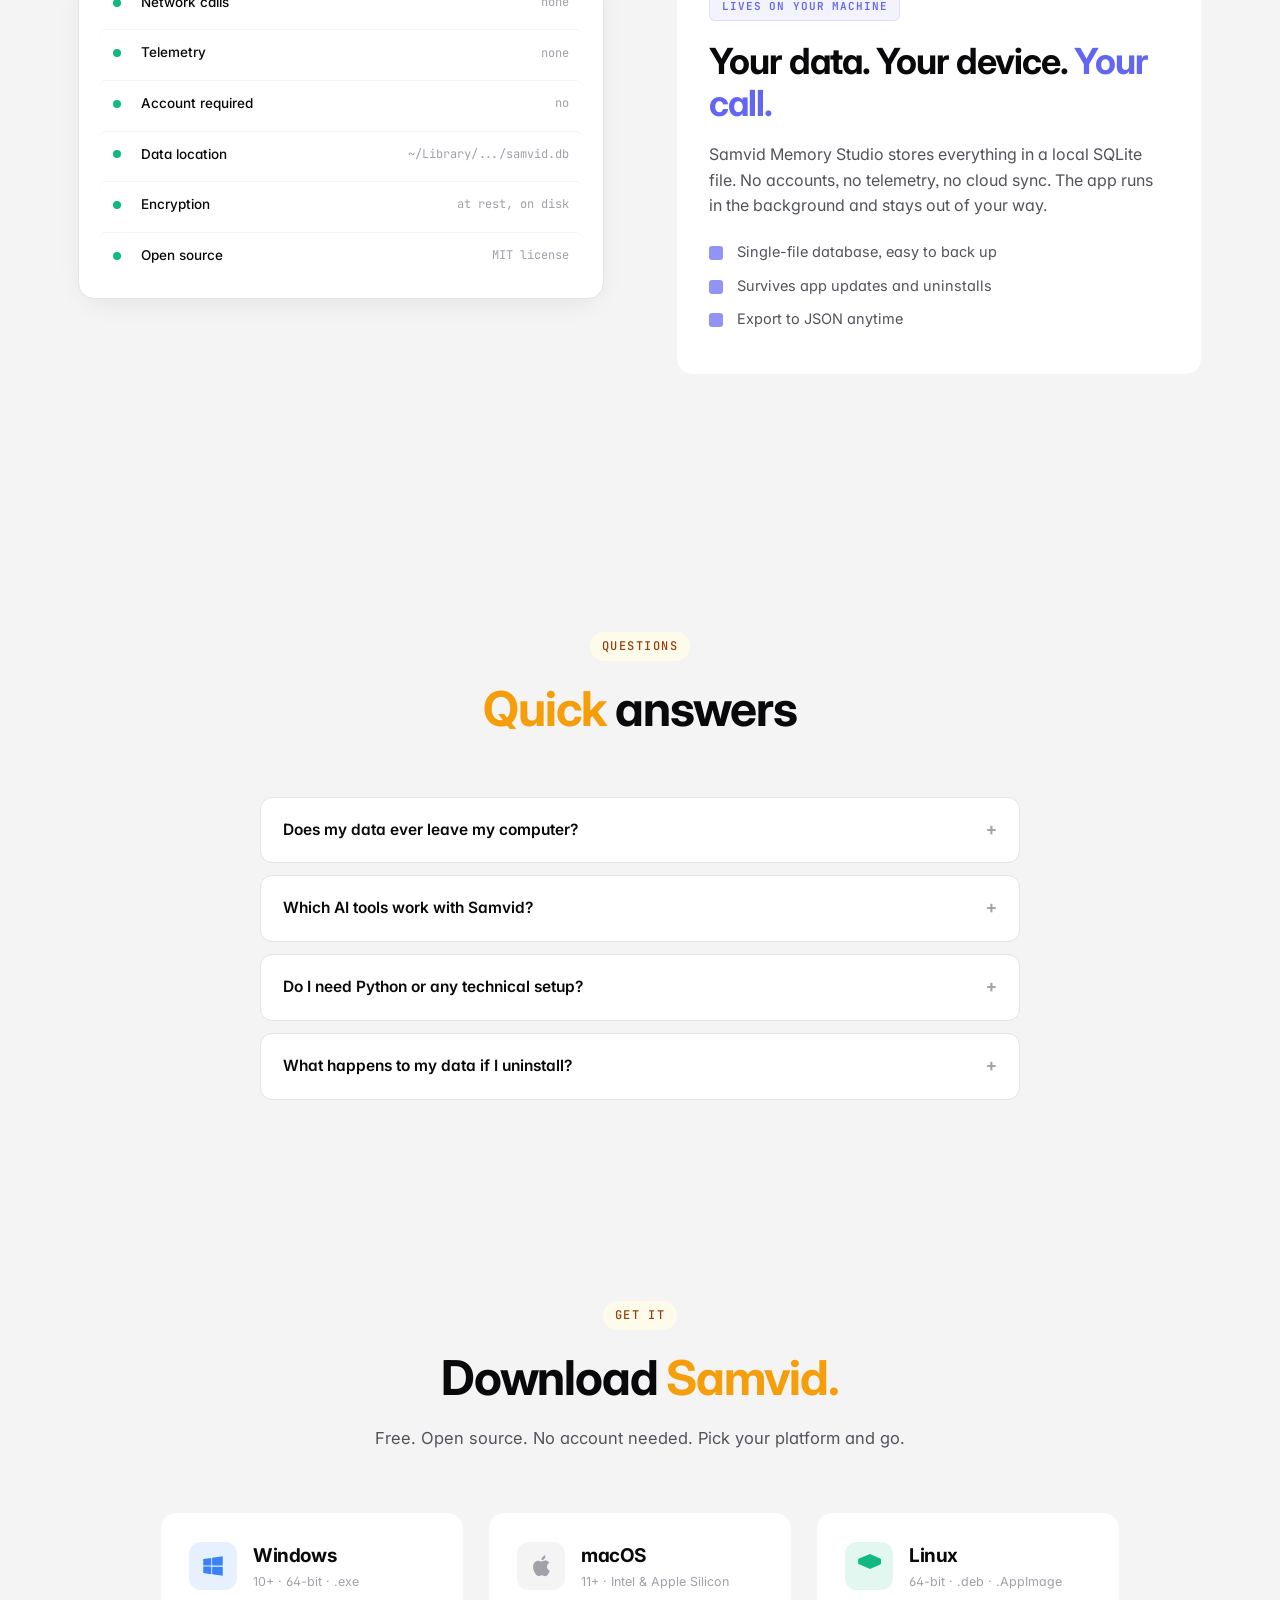
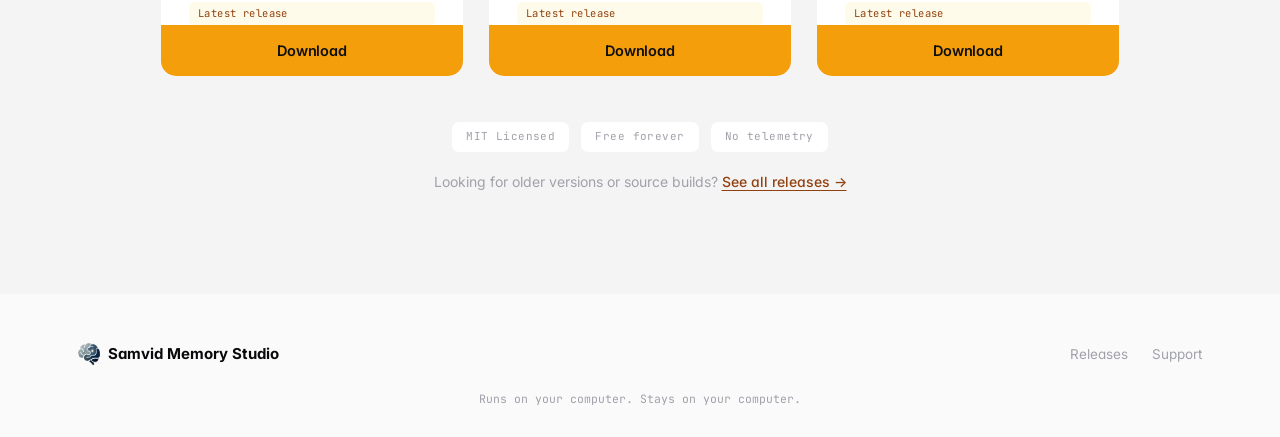
==== commit ae2626aa: "Update website" ====
--- a/index.html
+++ b/index.html
@@ -28,10 +28,9 @@
       <a href="#graph">Knowledge graph</a>
       <a href="#decay">Decay</a>
       <a href="#lifecycle">Lifecycle</a>
-  <a href="#tools">Tools</a>
-  <a href="user-manual.pdf">Documentation</a>
-  <a href="#download">Download</a>
-</nav>
+      <a href="#tools">Tools</a>
+      <a href="#download">Download</a>
+    </nav>
     <div class="header-actions">
       <button class="mobile-menu-btn" id="mobileMenuBtn" aria-label="Toggle menu">
         <span></span><span></span><span></span>
@@ -50,10 +49,9 @@
   <a href="#graph">Knowledge graph</a>
   <a href="#decay">Decay</a>
   <a href="#lifecycle">Lifecycle</a>
-  <a href="#tools">Tools</a>
-  <a href="user-manual.pdf">Documentation</a>
-  <a href="#download">Download</a>
-</nav>
+      <a href="#tools">Tools</a>
+      <a href="#download">Download</a>
+    </nav>
 
 <main>
 
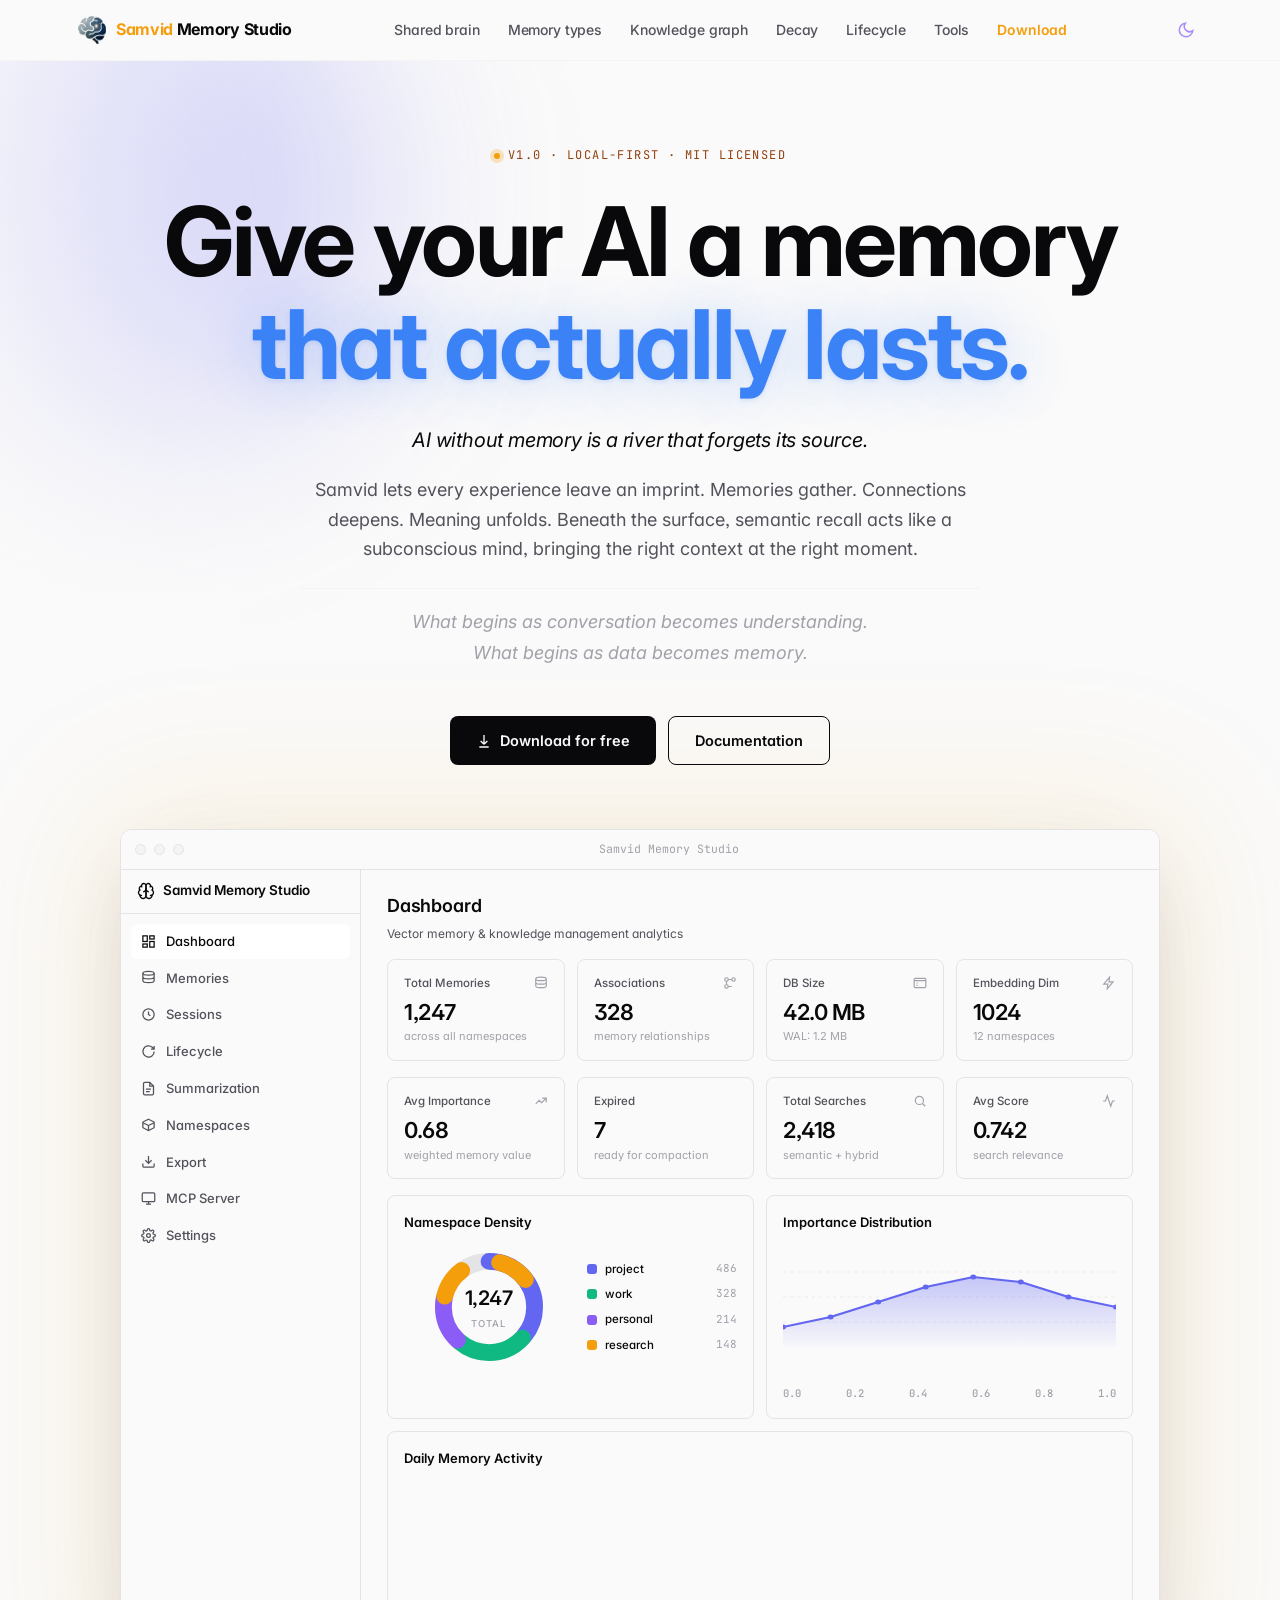
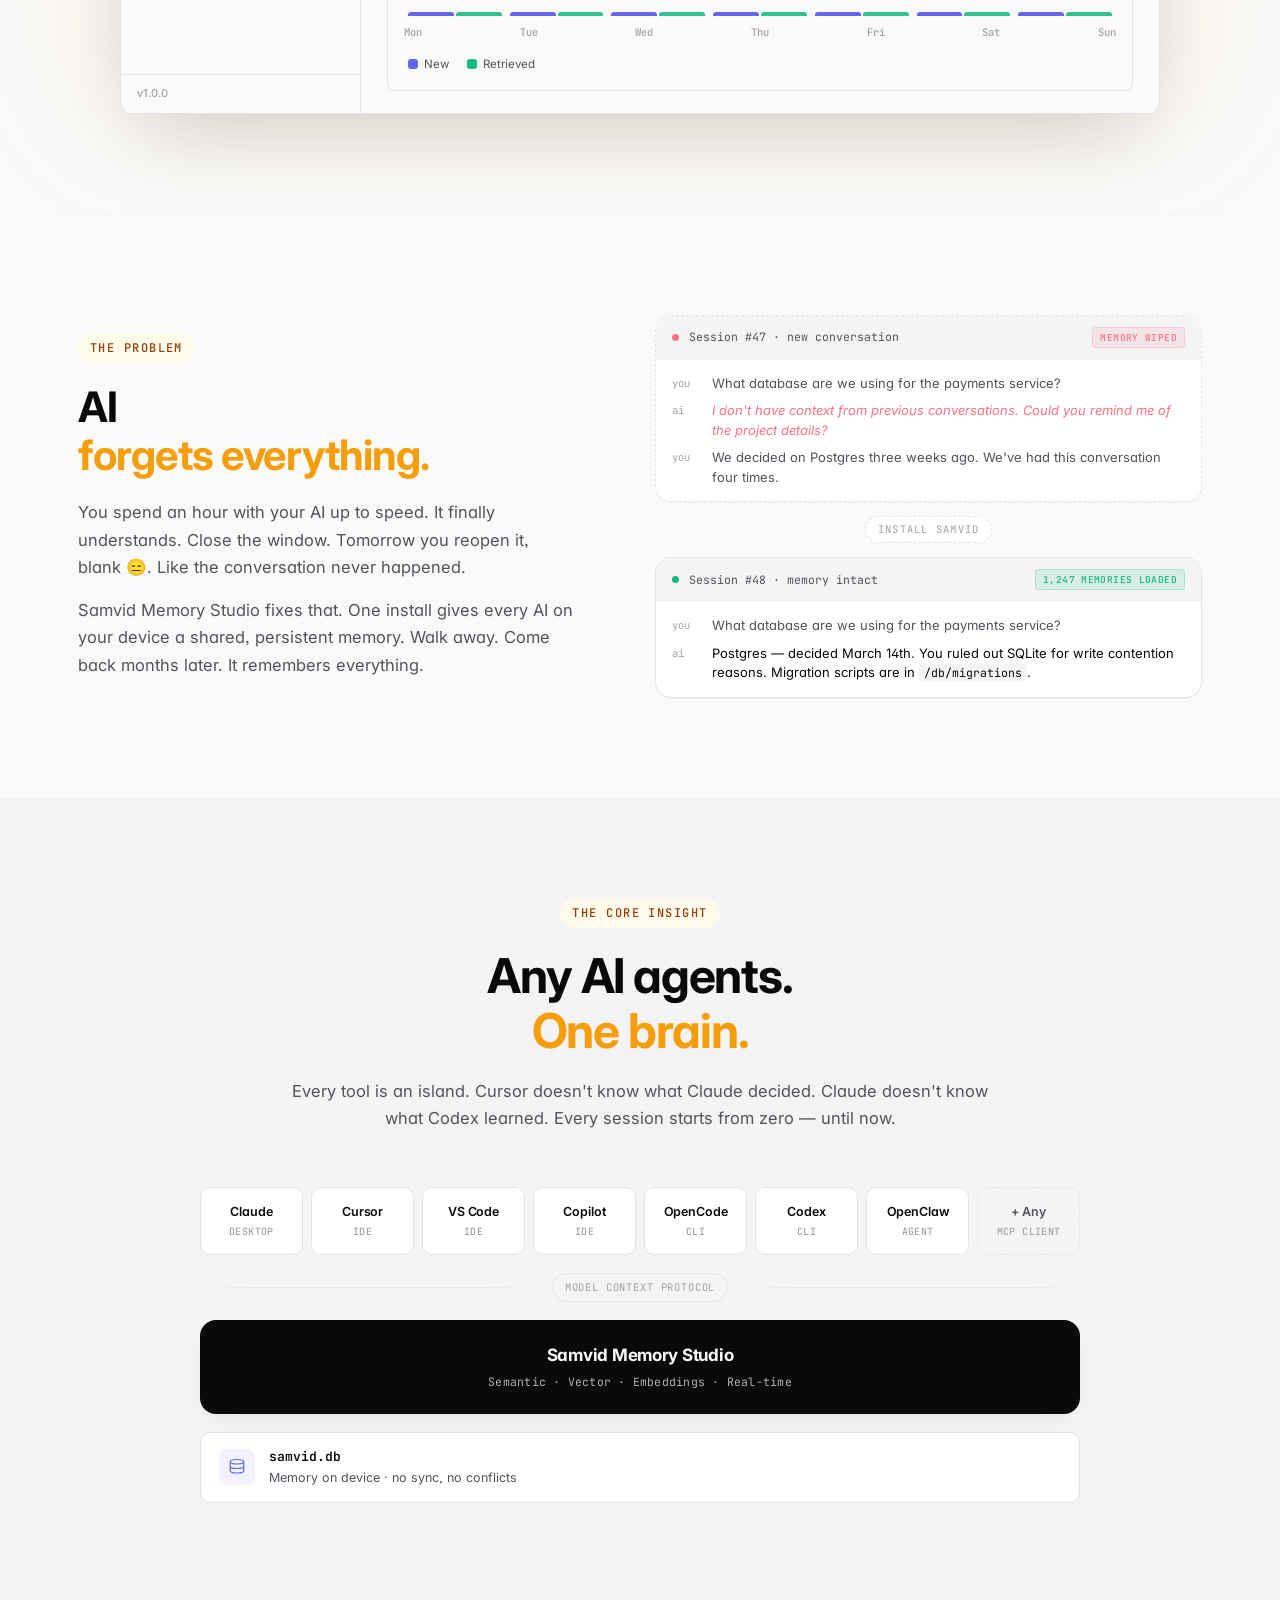
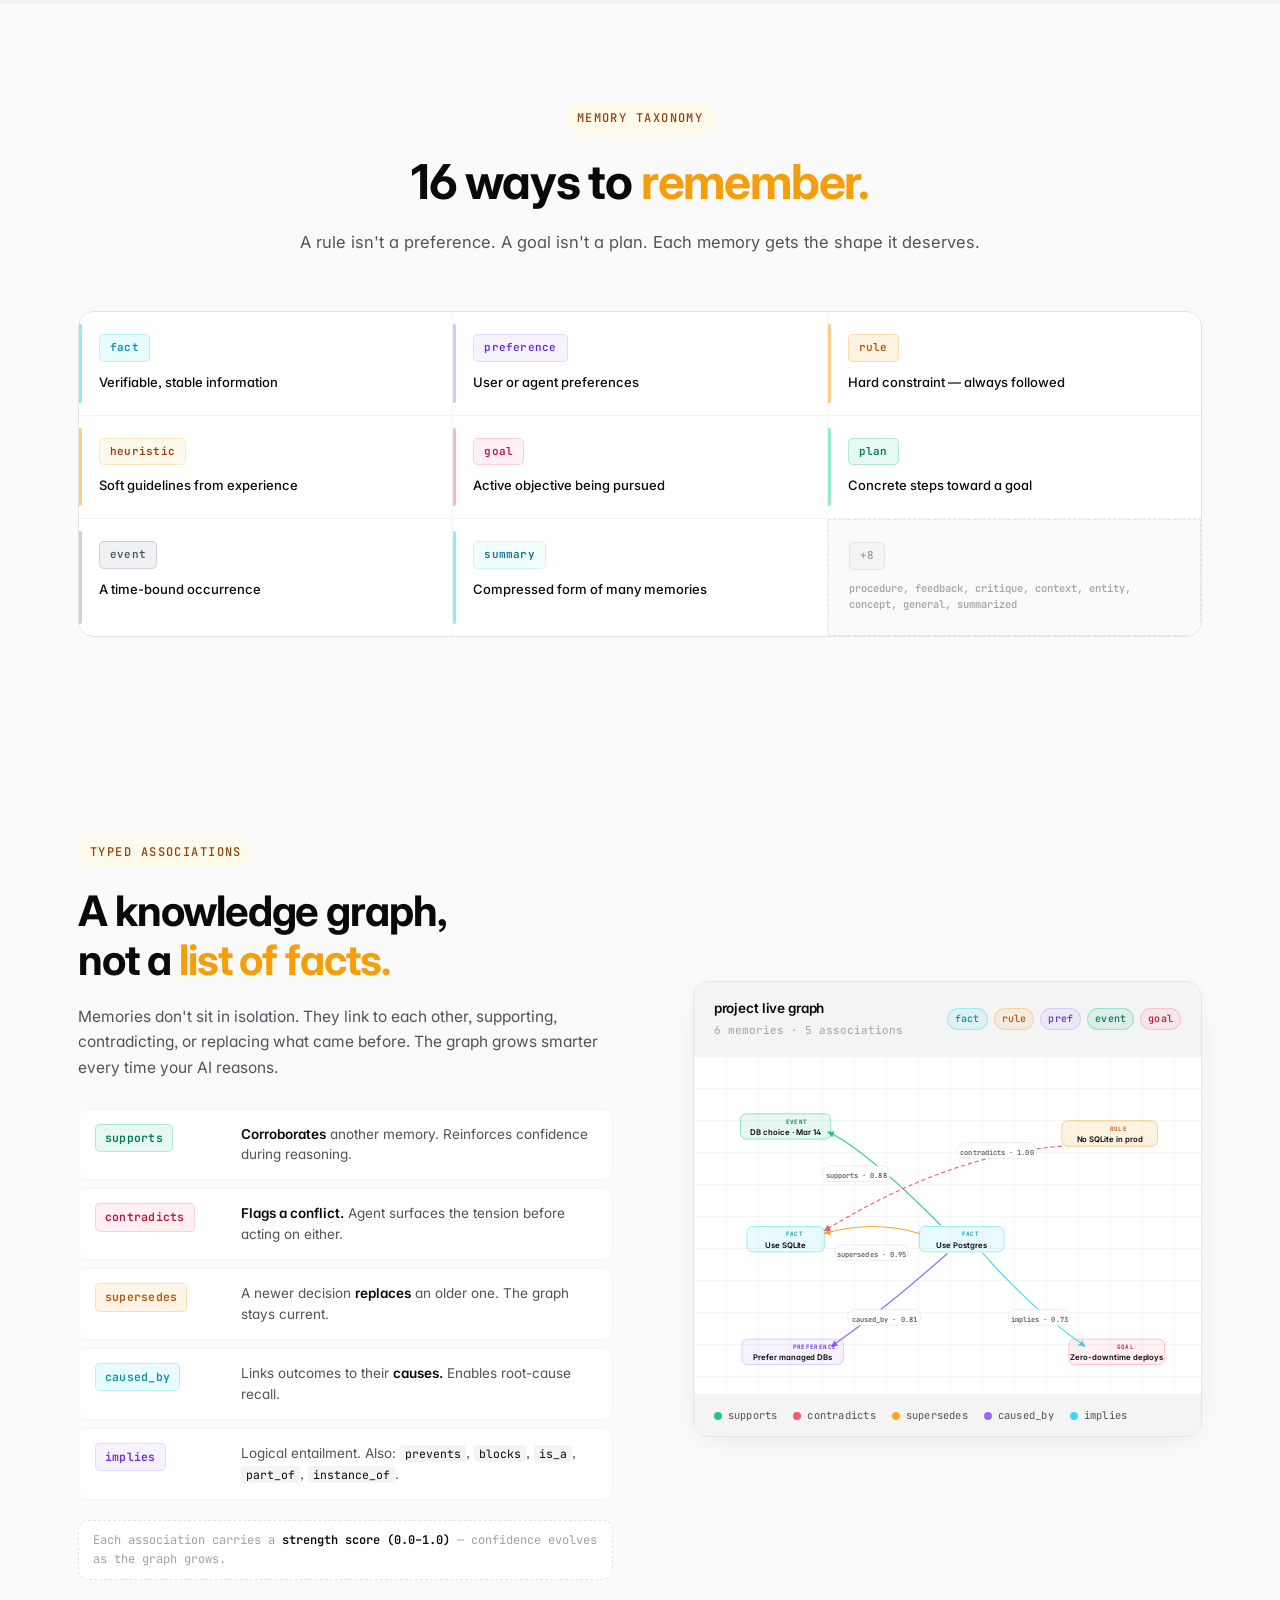
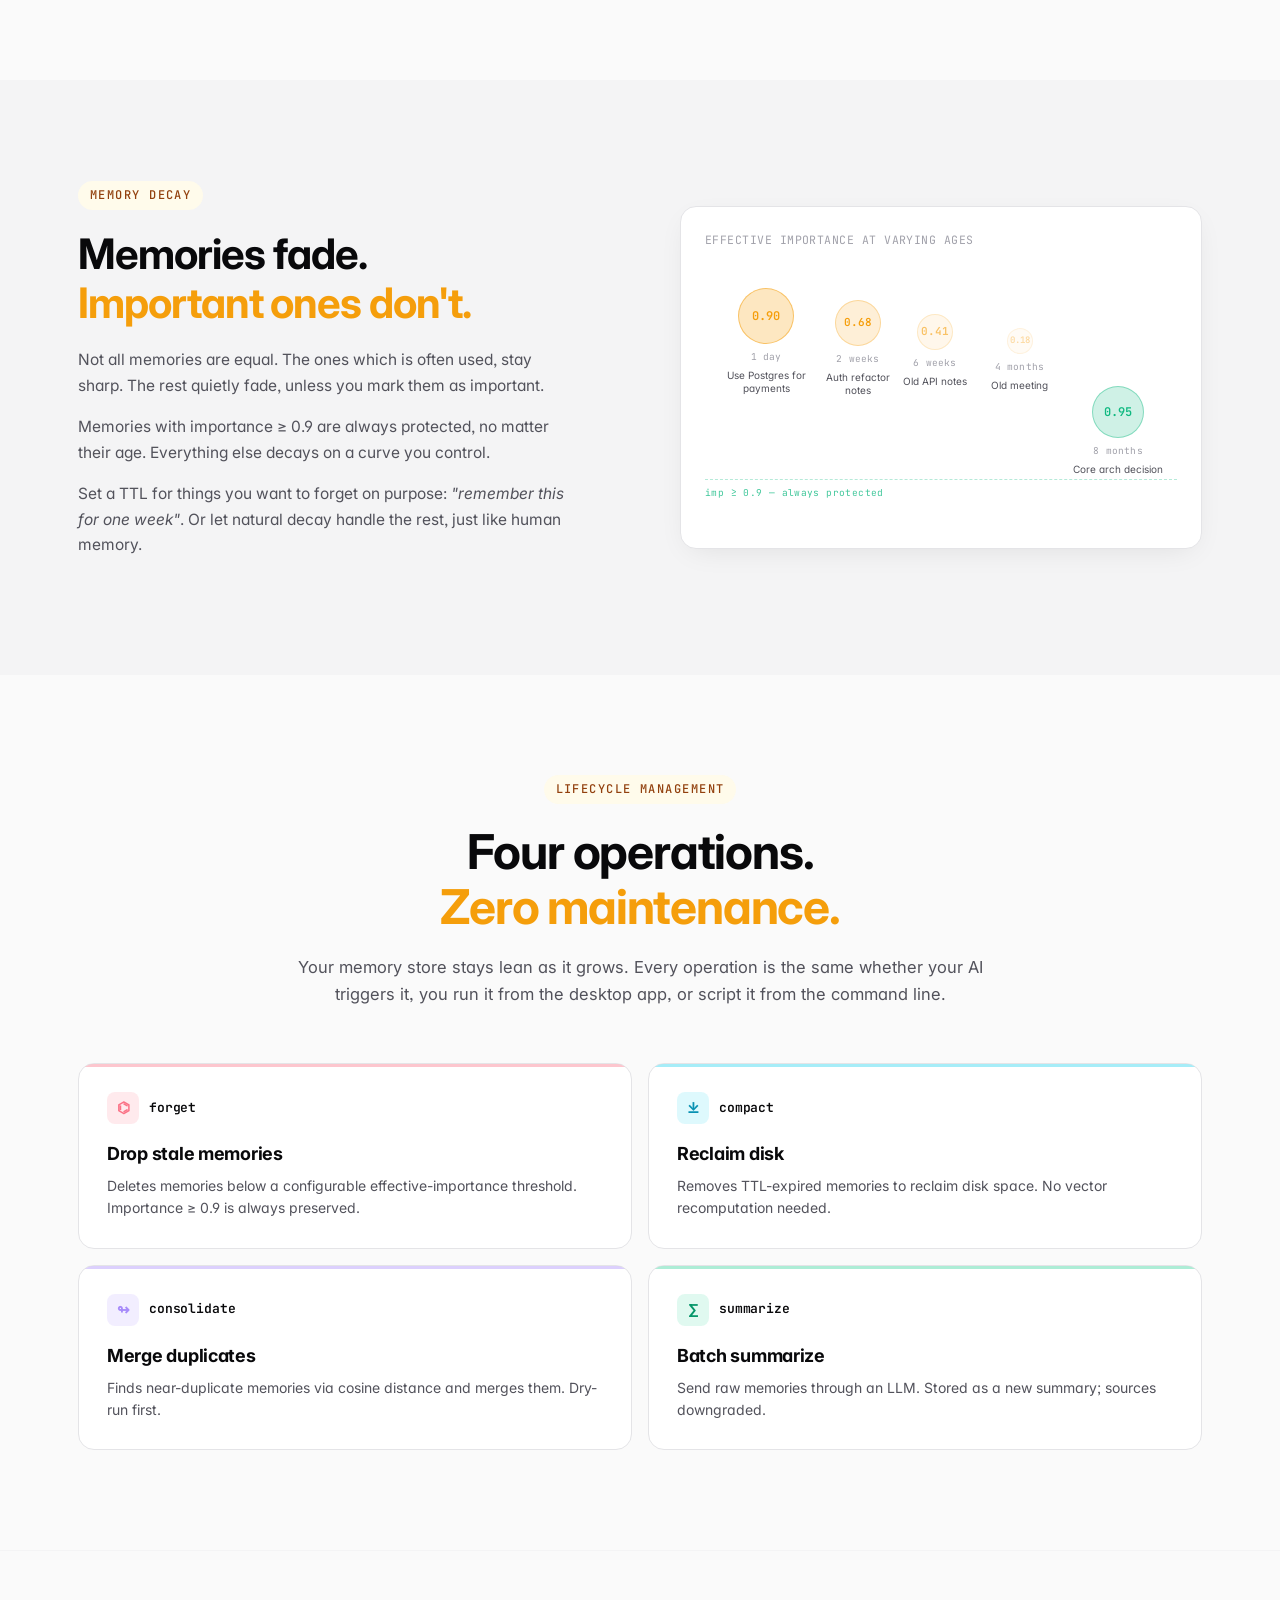
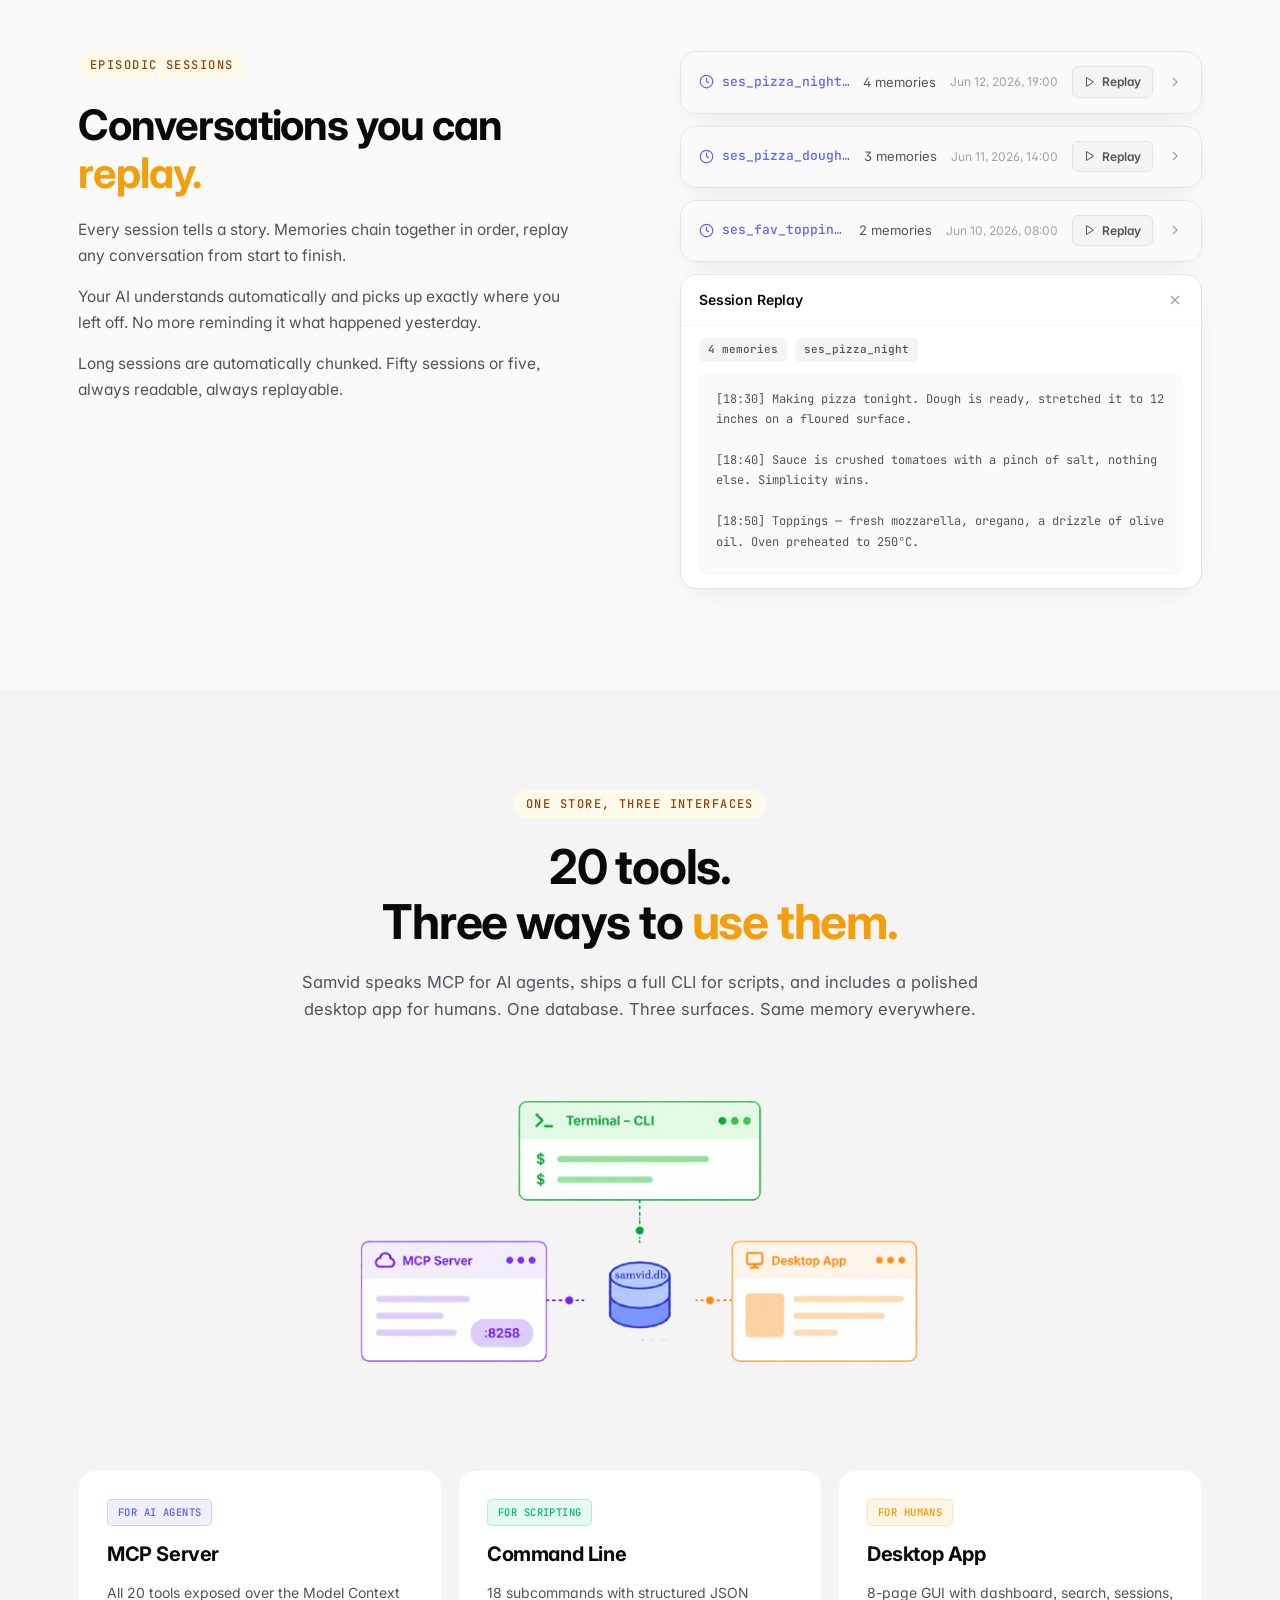
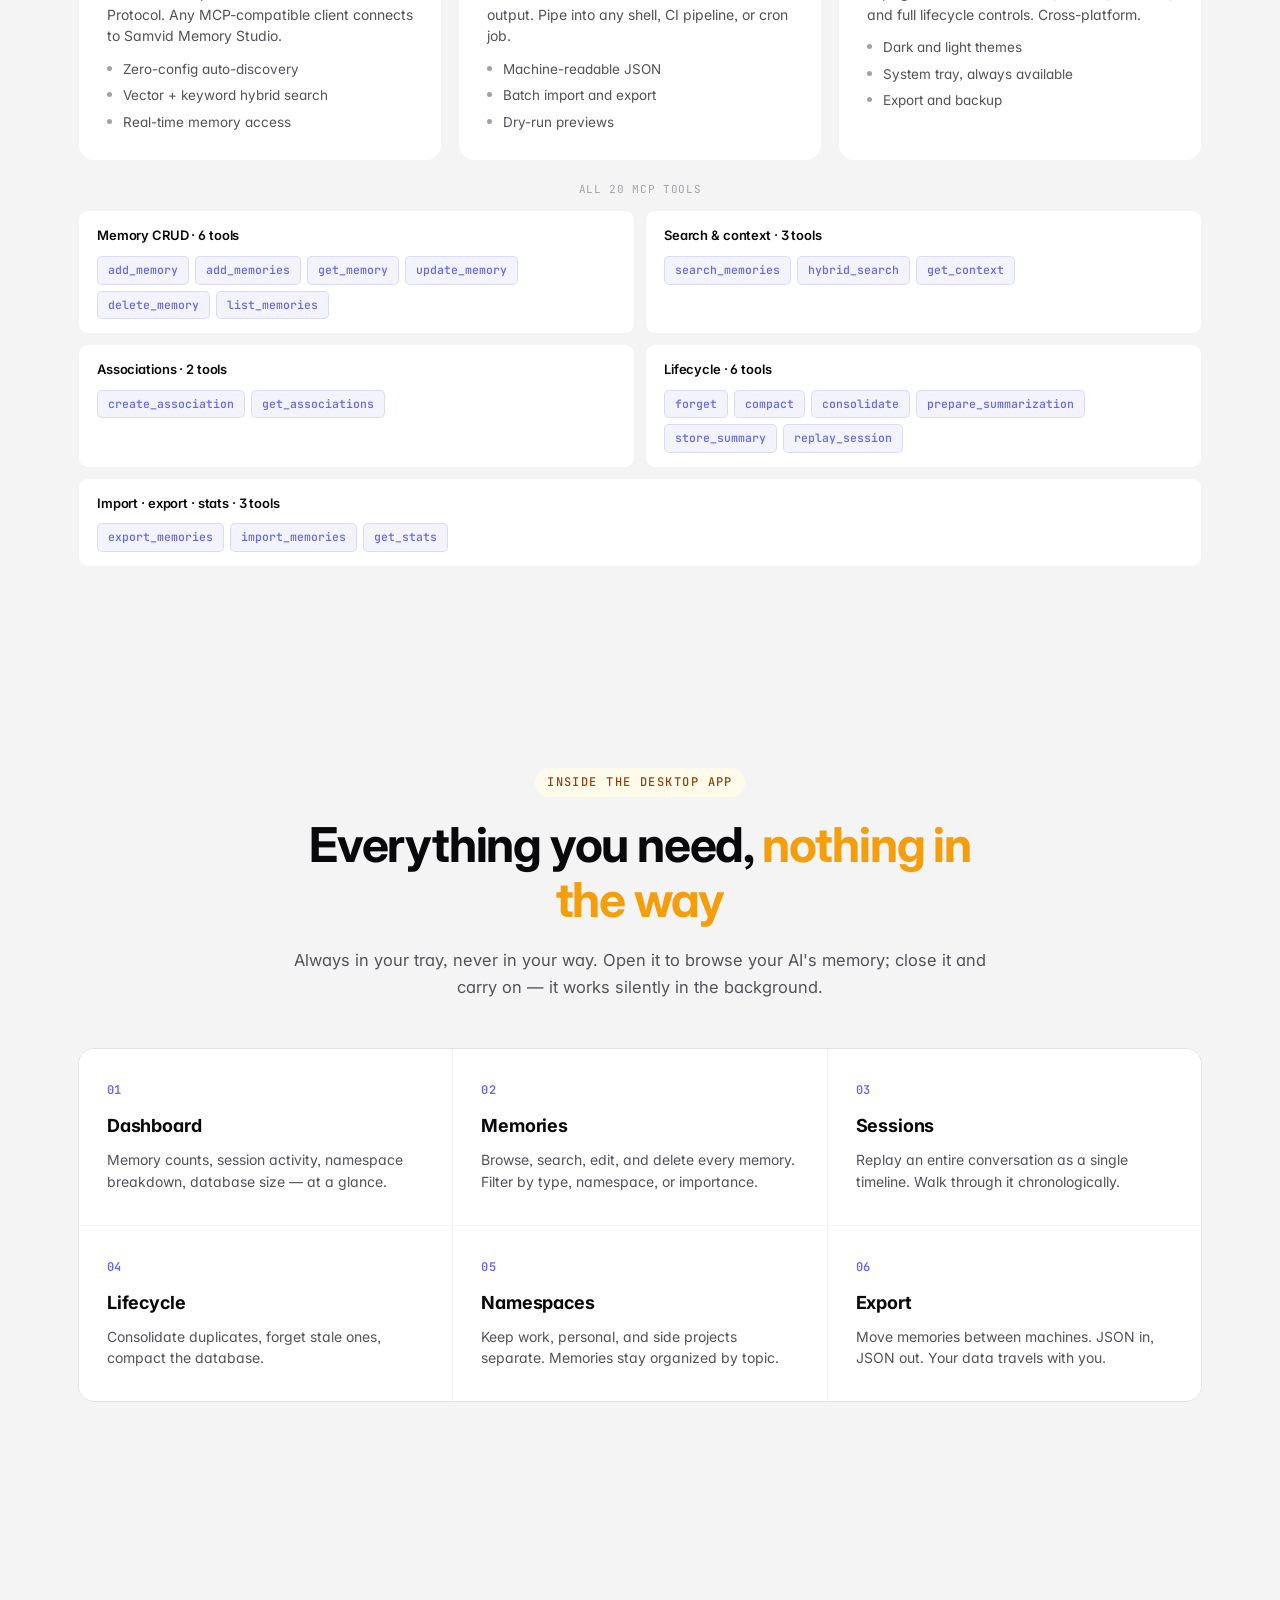
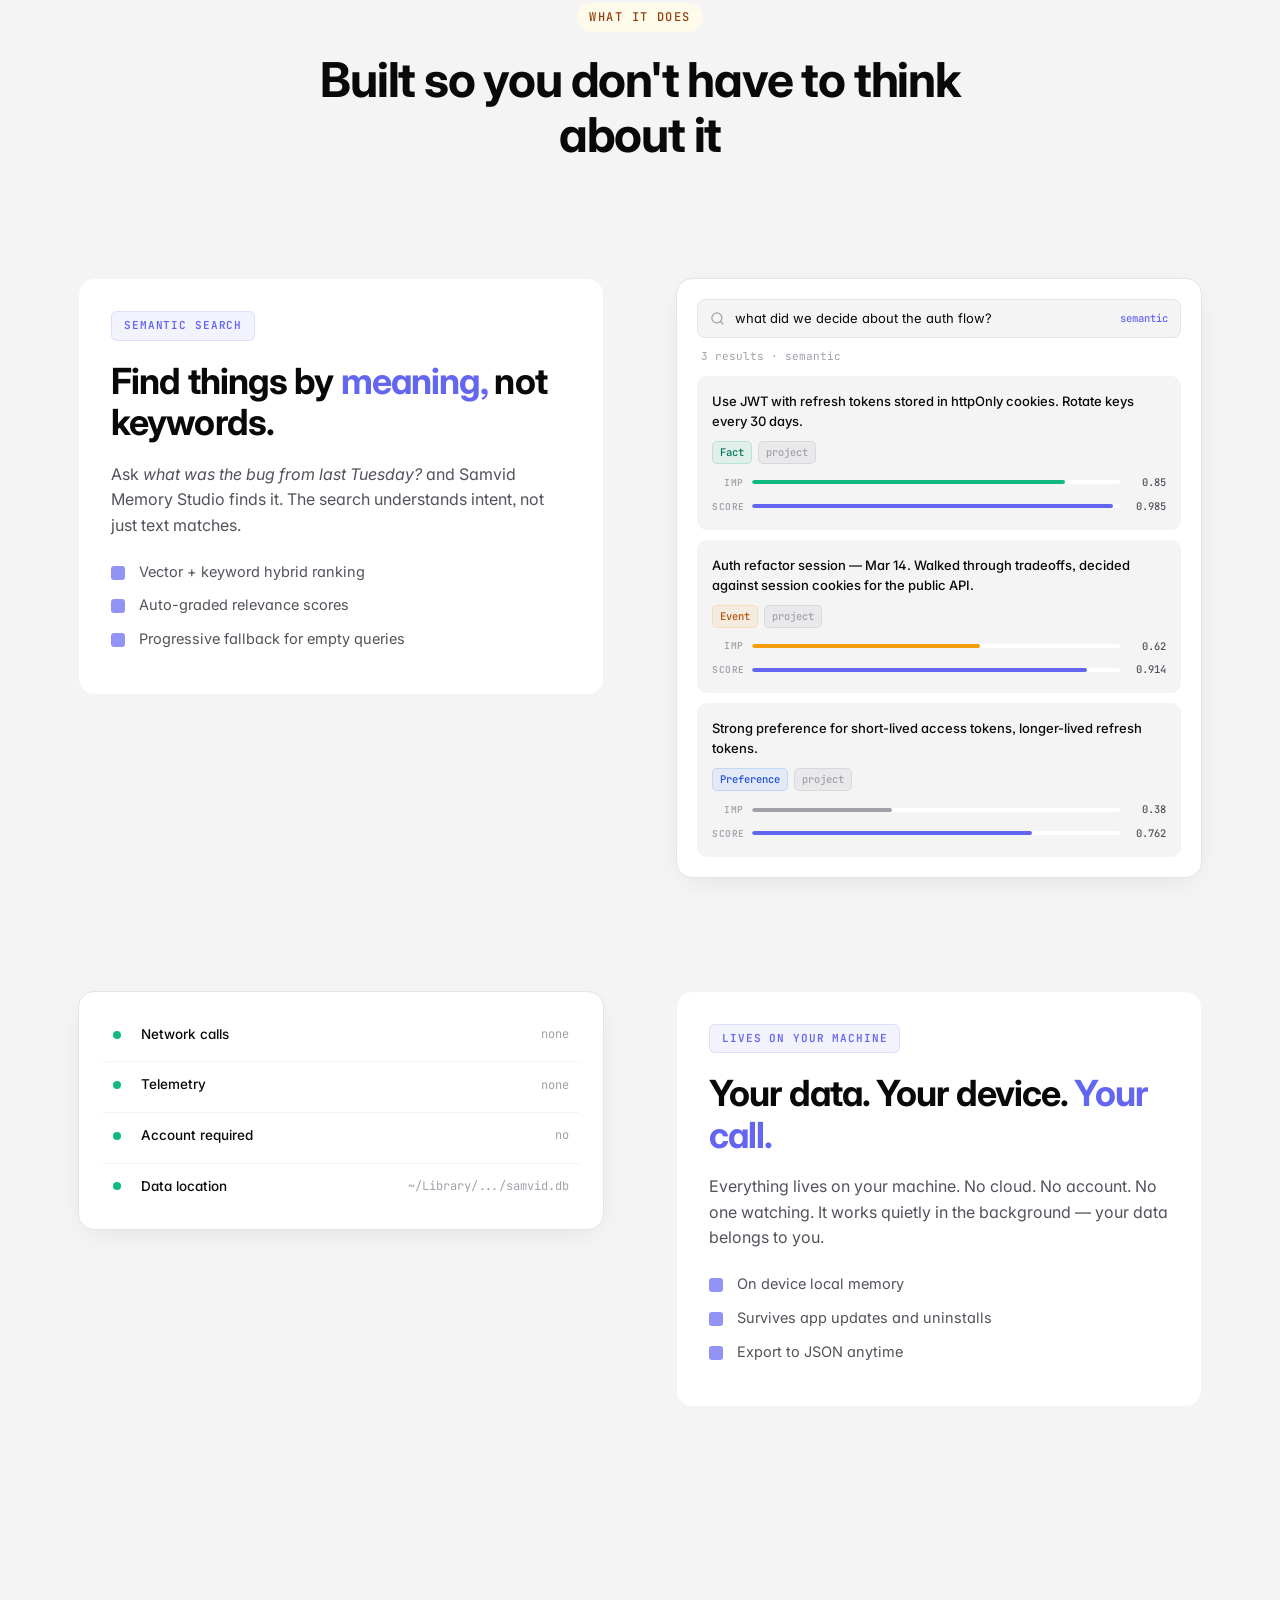
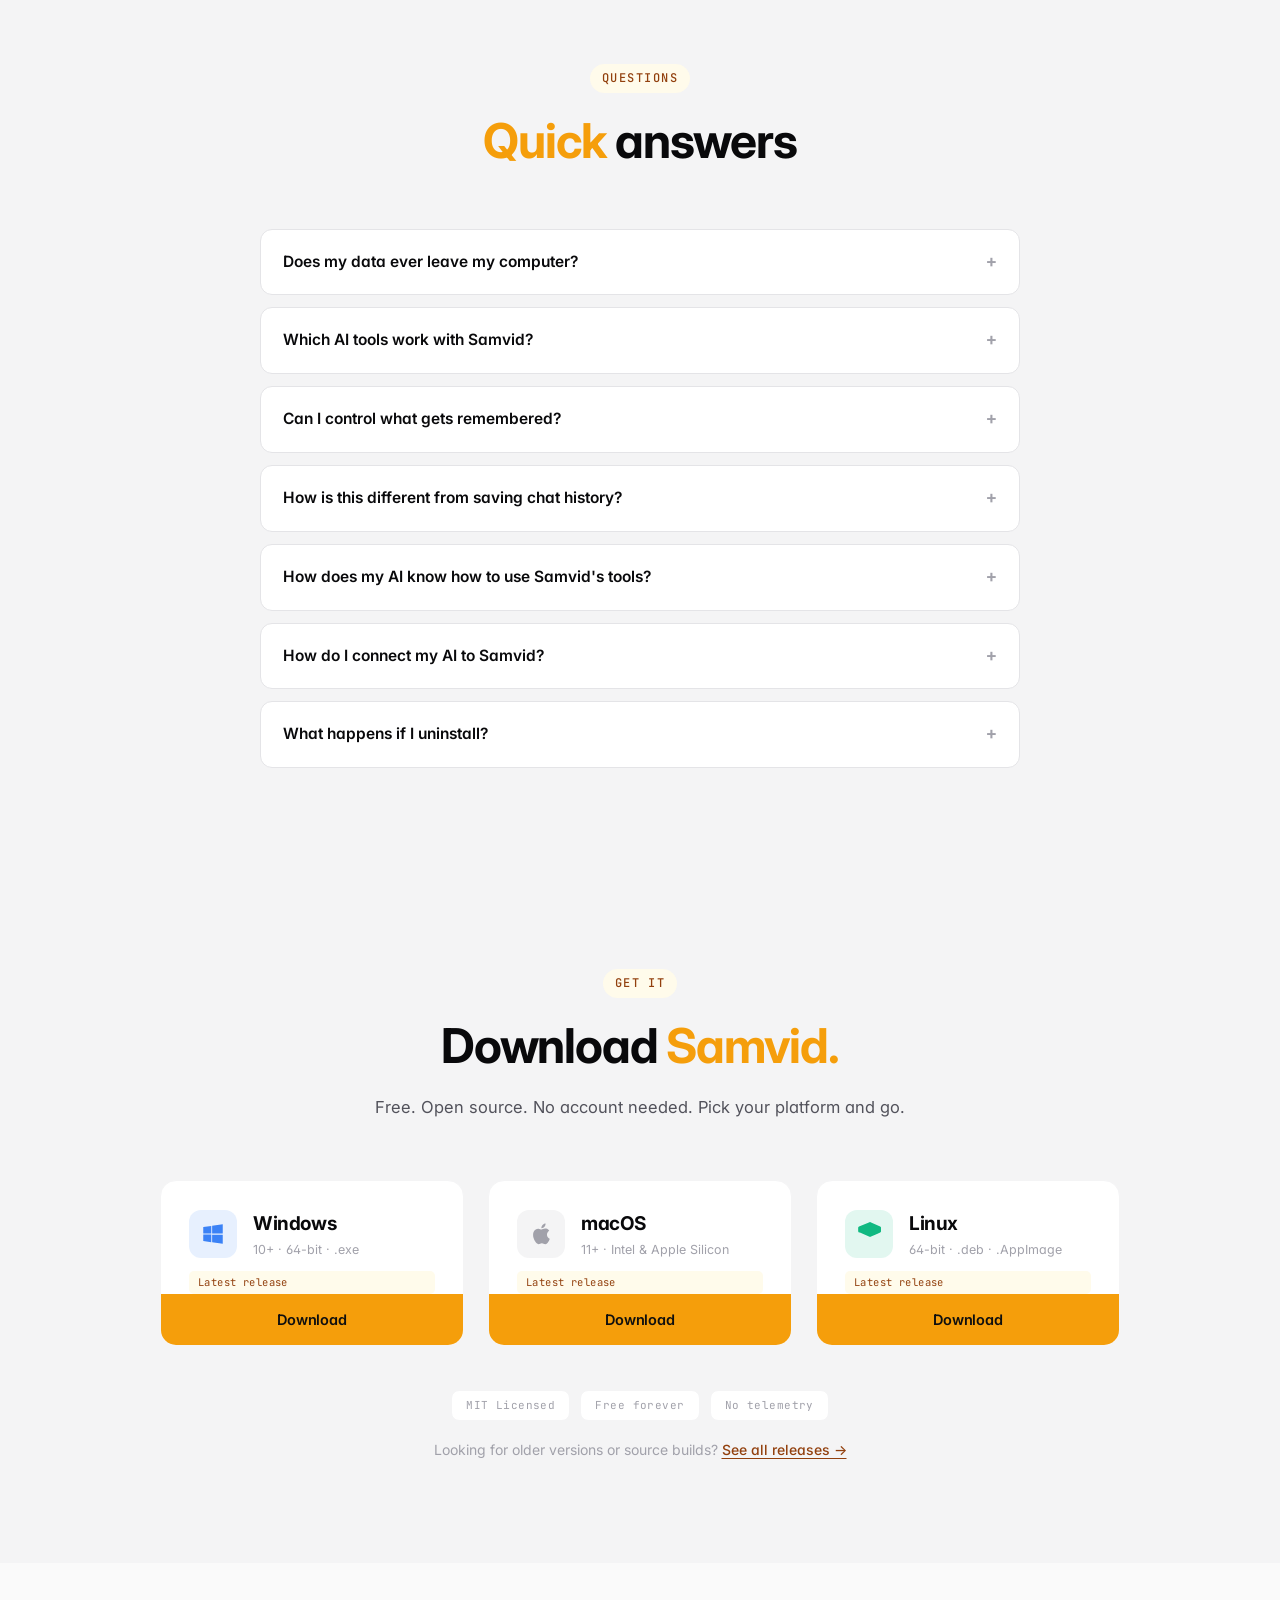
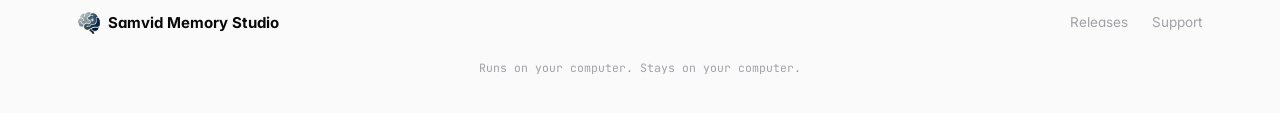
==== commit 515225d2: "Update website" ====
--- a/index.html
+++ b/index.html
@@ -67,7 +67,7 @@
     </h1>
     <p class="hero-sub">
       <span class="hero-sub-lead">AI without memory is a river that forgets its source.</span>
-      <span class="hero-sub-body">Samvid lets every experience leave a trace. Memories accumulate. Connections strengthen. Meaning unfolds. Beneath the surface, semantic recall hums like a subconscious mind, surfacing the right context at the right moment.</span>
+      <span class="hero-sub-body">Samvid lets every experience leave an imprint. Memories gather. Connections deepens. Meaning unfolds. Beneath the surface, semantic recall acts like a subconscious mind, bringing the right context at the right moment.</span>
       <span class="hero-sub-close">What begins as conversation becomes understanding.<br>What begins as data becomes memory.</span>
     </p>
     <div class="hero-cta">
@@ -298,30 +298,16 @@
   </div>
 </section>
 
-<section class="trust">
-  <div class="container">
-    <p class="trust-label">Works with the AI tools you already use</p>
-    <div class="trust-row">
-      <span class="trust-pill">Claude Desktop</span>
-      <span class="trust-pill">Cursor</span>
-      <span class="trust-pill">VS Code</span>
-      <span class="trust-pill">Windsurf</span>
-      <span class="trust-pill">OpenCode</span>
-      <span class="trust-pill">Codex</span>
-      <span class="trust-pill">Any MCP client</span>
-    </div>
-  </div>
-</section>
-
-<!-- AMNESIA: BEFORE / AFTER -->
+
+
 <section class="amnesia">
   <div class="container amnesia-grid">
     <div class="am-copy">
       <div class="kicker">The problem</div>
-      <h2>Every session starts<br>from <span class="grad">zero.</span></h2>
-      <p>You explain the project. The AI agrees. You close the tab. You open a new one tomorrow — and it has no idea who you are, what you're building, or what you decided last week.</p>
-      <p>That loop is the single biggest reason AI feels frustrating in real work. The tool is stateless. The work is not.</p>
-      <p>Samvid gives the AI a real memory. One install and every conversation picks up where the last one left off — across every tool, every agent, forever.</p>
+      <h2>AI<br><span class="grad">forgets everything.</span></h2>
+      <p>You spend an hour with your AI up to speed. It finally understands. Close the window. Tomorrow you reopen it, blank 😑. Like the conversation never happened.</p>
+      
+      <p>Samvid Memory Studio fixes that. One install gives every AI on your device a shared, persistent memory. Walk away. Come back months later. It remembers everything.</p>
     </div>
     <div class="am-stack">
       <div class="am-card am-lost">
@@ -352,13 +338,12 @@
   </div>
 </section>
 
-<!-- ONE BRAIN, EIGHT AGENTS -->
 <section class="brain" id="problem">
   <div class="container">
     <div class="section-head">
       <div class="kicker">The core insight</div>
-      <h2>Eight agents.<br><span class="grad">One brain.</span></h2>
-      <p>Today's AI tools are powerful but isolated. Cursor doesn't know what you decided in Claude. Claude doesn't know what Windsurf learned last week. Every tool starts from zero, every session.</p>
+      <h2>Any AI agents.<br><span class="grad">One brain.</span></h2>
+      <p>Every tool is an island. Cursor doesn't know what Claude decided. Claude doesn't know what Codex learned. Every session starts from zero — until now.</p>
     </div>
 
     <div class="brain-stage">
@@ -366,20 +351,20 @@
         <div class="brain-agent">Claude<br><span>Desktop</span></div>
         <div class="brain-agent">Cursor<br><span>IDE</span></div>
         <div class="brain-agent">VS Code<br><span>IDE</span></div>
-        <div class="brain-agent">Windsurf<br><span>IDE</span></div>
+        <div class="brain-agent">Copilot<br><span>IDE</span></div>
         <div class="brain-agent">OpenCode<br><span>CLI</span></div>
         <div class="brain-agent">Codex<br><span>CLI</span></div>
-        <div class="brain-agent">Hermes<br><span>Agent</span></div>
+        <div class="brain-agent">OpenClaw<br><span>Agent</span></div>
         <div class="brain-agent brain-agent-plus">+ Any<br><span>MCP client</span></div>
       </div>
       <div class="brain-bridge">
         <div class="brain-bridge-line"></div>
-        <div class="brain-bridge-label">model context protocol · localhost:8258</div>
+        <div class="brain-bridge-label">model context protocol </div>
         <div class="brain-bridge-line"></div>
       </div>
       <div class="brain-core">
-        <div class="brain-core-name">Samvid MCP Server</div>
-        <div class="brain-core-sub">20 tools · vector + keyword search · real-time</div>
+        <div class="brain-core-name">Samvid Memory Studio</div>
+        <div class="brain-core-sub">Semantic · Vector · Embeddings · Real-time</div>
       </div>
       <div class="brain-db">
         <div class="brain-db-icn">
@@ -387,14 +372,13 @@
         </div>
         <div>
           <div class="brain-db-name">samvid.db</div>
-          <div class="brain-db-sub">single SQLite file on your disk · no sync, no conflicts</div>
+          <div class="brain-db-sub">Memory on device · no sync, no conflicts</div>
         </div>
       </div>
     </div>
   </div>
 </section>
 
-<!-- 16 MEMORY TYPES -->
 <section class="types" id="types">
   <div class="container">
     <div class="section-head">
@@ -404,35 +388,35 @@
     </div>
 
     <div class="types-grid">
-      <div class="type-tile">
+      <div class="type-tile type-tile-cyan">
         <span class="type-chip type-cyan">fact</span>
         <div class="type-desc">Verifiable, stable information</div>
       </div>
-      <div class="type-tile">
+      <div class="type-tile type-tile-violet">
         <span class="type-chip type-violet">preference</span>
         <div class="type-desc">User or agent preferences</div>
       </div>
-      <div class="type-tile">
+      <div class="type-tile type-tile-amber">
         <span class="type-chip type-amber">rule</span>
         <div class="type-desc">Hard constraint — always followed</div>
       </div>
-      <div class="type-tile">
+      <div class="type-tile type-tile-amber">
         <span class="type-chip type-amber-dim">heuristic</span>
         <div class="type-desc">Soft guidelines from experience</div>
       </div>
-      <div class="type-tile">
+      <div class="type-tile type-tile-rose">
         <span class="type-chip type-rose">goal</span>
         <div class="type-desc">Active objective being pursued</div>
       </div>
-      <div class="type-tile">
+      <div class="type-tile type-tile-green">
         <span class="type-chip type-green">plan</span>
         <div class="type-desc">Concrete steps toward a goal</div>
       </div>
-      <div class="type-tile">
+      <div class="type-tile type-tile-slate">
         <span class="type-chip type-slate">event</span>
         <div class="type-desc">A time-bound occurrence</div>
       </div>
-      <div class="type-tile">
+      <div class="type-tile type-tile-cyan">
         <span class="type-chip type-cyan-dim">summary</span>
         <div class="type-desc">Compressed form of many memories</div>
       </div>
@@ -444,13 +428,12 @@
   </div>
 </section>
 
-<!-- KNOWLEDGE GRAPH -->
 <section class="graph" id="graph">
   <div class="container graph-grid">
     <div class="graph-copy">
       <div class="kicker">Typed associations</div>
       <h2>A knowledge graph,<br>not a <span class="grad">list of facts.</span></h2>
-      <p class="graph-lead">Memories link to each other with typed relationships and a strength score. The graph grows as agents reason — supporting, contradicting, superseding, and tracing causes between every fact they store.</p>
+       <p class="graph-lead">Memories don't sit in isolation. They link to each other, supporting, contradicting, or replacing what came before. The graph grows smarter every time your AI reasons.</p>
 
       <div class="assoc-list">
         <div class="assoc-item">
@@ -480,7 +463,7 @@
     <div class="graph-card">
       <div class="graph-card-head">
         <div>
-          <div class="graph-card-title">project:lumber · live graph</div>
+          <div class="graph-card-title">project live graph</div>
           <div class="graph-card-sub">6 memories · 5 associations</div>
         </div>
         <div class="graph-legend">
@@ -512,61 +495,51 @@
             </marker>
           </defs>
 
-          <!-- EDGES (drawn first so nodes sit on top) -->
-          <!-- Postgres (380,260) supersedes SQLite (130,260) -->
           <path d="M 320 252 Q 255 232 185 252" fill="none" stroke="rgba(245,158,11,.9)" stroke-width="1.6" marker-end="url(#arr-supersedes)"/>
           <g class="g-edge-label" transform="translate(252,280)"><rect x="-52" y="-12" width="104" height="22" rx="11"/><text x="0" y="3">supersedes · 0.95</text></g>
 
-          <!-- Postgres (380,260) supports DB-decision (130,100) -->
-          <!-- Curve hugs the top: control point pulled up so the path passes high. Label sits ABOVE the curve near the top-left. -->
           <path d="M 350 240 Q 240 130 190 108" fill="none" stroke="rgba(16,185,129,.85)" stroke-width="1.6" marker-end="url(#arr-supports)"/>
           <g class="g-edge-label" transform="translate(230,168)"><rect x="-48" y="-12" width="96" height="22" rx="11"/><text x="0" y="3">supports · 0.88</text></g>
 
-          <!-- Postgres (380,260) caused_by Prefer managed DBs (140,420) -->
           <path d="M 360 280 Q 270 360 195 412" fill="none" stroke="rgba(139,92,246,.9)" stroke-width="1.6" marker-end="url(#arr-caused)"/>
           <g class="g-edge-label" transform="translate(270,372)"><rect x="-52" y="-12" width="104" height="22" rx="11"/><text x="0" y="3">caused_by · 0.81</text></g>
 
-          <!-- Postgres (380,260) implies Zero-downtime (600,420) -->
           <path d="M 410 280 Q 480 360 555 412" fill="none" stroke="rgba(34,211,238,.85)" stroke-width="1.6" marker-end="url(#arr-implies)"/>
           <g class="g-edge-label" transform="translate(490,372)"><rect x="-44" y="-12" width="88" height="22" rx="11"/><text x="0" y="3">implies · 0.73</text></g>
 
-          <!-- Rule No SQLite (590,110) contradicts SQLite (130,260) -->
-          <!-- Gentler curve: control point at y=140 keeps the path well above the Postgres node without an extreme arch. -->
           <path d="M 522 128 Q 360 140 185 248" fill="none" stroke="rgba(244,63,94,.85)" stroke-width="1.6" stroke-dasharray="6,4" marker-end="url(#arr-contradicts)"/>
           <g class="g-edge-label" transform="translate(430,135)"><rect x="-56" y="-12" width="112" height="22" rx="11"/><text x="0" y="3">contradicts · 1.00</text></g>
 
-          <!-- NODES -->
-          <!-- SQLite fact (target of supersedes + contradicts) -->
           <g class="g-svg-node" transform="translate(130,260)">
             <rect class="g-nbg nbg-fact" x="-55" y="-18" width="110" height="36" rx="8"/>
             <text class="g-ntype ntype-fact" x="0" y="-4">fact</text>
             <text class="g-ntxt" x="0" y="12">Use SQLite</text>
           </g>
-          <!-- Postgres fact (central hub) -->
+          
           <g class="g-svg-node" transform="translate(380,260)">
             <rect class="g-nbg nbg-fact" x="-60" y="-18" width="120" height="36" rx="8"/>
             <text class="g-ntype ntype-fact" x="0" y="-4">fact</text>
             <text class="g-ntxt" x="0" y="12">Use Postgres</text>
           </g>
-          <!-- Rule no SQLite in prod -->
+          
           <g class="g-svg-node" transform="translate(590,110)">
             <rect class="g-nbg nbg-rule" x="-68" y="-18" width="136" height="36" rx="8"/>
             <text class="g-ntype ntype-rule" x="0" y="-4">rule</text>
             <text class="g-ntxt" x="0" y="12">No SQLite in prod</text>
           </g>
-          <!-- Event DB decision -->
+          
           <g class="g-svg-node" transform="translate(130,100)">
             <rect class="g-nbg nbg-event" x="-64" y="-18" width="128" height="36" rx="8"/>
             <text class="g-ntype ntype-event" x="0" y="-4">event</text>
             <text class="g-ntxt" x="0" y="12">DB choice · Mar 14</text>
           </g>
-          <!-- Preference managed DB -->
+          
           <g class="g-svg-node" transform="translate(140,420)">
             <rect class="g-nbg nbg-pref" x="-72" y="-18" width="144" height="36" rx="8"/>
             <text class="g-ntype ntype-pref" x="0" y="-4">preference</text>
             <text class="g-ntxt" x="0" y="12">Prefer managed DBs</text>
           </g>
-          <!-- Goal zero-downtime -->
+          
           <g class="g-svg-node" transform="translate(600,420)">
             <rect class="g-nbg nbg-goal" x="-68" y="-18" width="136" height="36" rx="8"/>
             <text class="g-ntype ntype-goal" x="0" y="-4">goal</text>
@@ -586,21 +559,20 @@
   </div>
 </section>
 
-<!-- DECAY -->
 <section class="decay-section" id="decay">
   <div class="container decay-grid">
     <div class="decay-copy">
       <div class="kicker">Memory decay</div>
       <h2>Memories fade.<br><span class="grad">Important ones don't.</span></h2>
-      <p>Every memory carries an importance score (0–1) and a decay rate. Effective importance fades exponentially over time — just like biological memory. Old, untouched knowledge naturally fades. Frequently accessed, high-importance memories persist.</p>
-      <p>This keeps the knowledge base from becoming a graveyard of irrelevant notes. The <strong>forget</strong> operation prunes memories whose effective importance has dropped below a threshold — but anything with importance ≥ 0.9 is always protected.</p>
-      <p>You set the decay rate per memory — or let the system default. TTL is also available for memories you explicitly want to expire: <em>"remember this for one week"</em>.</p>
+      <p>Not all memories are equal. The ones which is often used, stay sharp. The rest quietly fade, unless you mark them as important.</p>
+      <p>Memories with importance ≥ 0.9 are always protected, no matter their age. Everything else decays on a curve you control.</p>
+      <p>Set a TTL for things you want to forget on purpose: <em>"remember this for one week"</em>. Or let natural decay handle the rest, just like human memory.</p>
     </div>
 
     <div class="decay-card">
       <div class="decay-card-head">
         <span>effective importance at varying ages</span>
-        <span class="decay-card-meta">mock</span>
+        
       </div>
       <div class="decay-nodes">
         <div class="d-node" style="left:16px;top:20px;">
@@ -633,108 +605,129 @@
           <div class="d-content">Core arch decision</div>
         </div>
       </div>
-      <div class="decay-formula">
-        <span class="decay-fml-key">effective</span> = importance × exp(<span class="decay-fml-var">−decay_rate × age_days</span>)
-      </div>
     </div>
   </div>
 </section>
 
-<!-- LIFECYCLE -->
 <section class="lifecycle" id="lifecycle">
   <div class="container">
     <div class="section-head">
       <div class="kicker">Lifecycle management</div>
-      <h2>A knowledge base that<br><span class="grad">cleans itself.</span></h2>
-      <p>Four operations keep your memory store lean, consistent, and useful as it grows. Run them manually, on a schedule, or let an agent trigger them automatically — all support dry-run preview before committing.</p>
+      <h2>Four operations.<br><span class="grad">Zero maintenance.</span></h2>
+      <p>Your memory store stays lean as it grows. Every operation is the same whether your AI triggers it, you run it from the desktop app, or script it from the command line.</p>
     </div>
 
     <div class="lc-grid">
-      <div class="lc-card">
-        <div class="lc-op"><span class="lc-icn lc-icn-rose">⌬</span><span>forget</span></div>
-        <h3>Prune stale memories</h3>
-        <p>Deletes memories whose effective importance (base importance × decay) has dropped below a configurable threshold. Anything with importance ≥ 0.9 is always preserved, regardless of age.</p>
-        <code class="lc-cmd">samvid forget --threshold 0.1</code>
-      </div>
-      <div class="lc-card">
-        <div class="lc-op"><span class="lc-icn lc-icn-cyan">⤓</span><span>compact</span></div>
-        <h3>Reclaim disk space</h3>
-        <p>Removes all memories whose TTL has expired, then runs SQLite VACUUM to physically reclaim disk space. Fast and safe — no vector recomputation needed.</p>
-        <code class="lc-cmd">samvid compact</code>
-      </div>
-      <div class="lc-card">
-        <div class="lc-op"><span class="lc-icn lc-icn-violet">↬</span><span>consolidate</span></div>
-        <h3>Merge near-duplicates</h3>
-        <p>Finds semantically similar memories (cosine distance below a threshold) and merges them into one. The older memory absorbs the newer; the higher importance wins. Supports <strong>dry-run</strong> so you preview every merge before it happens.</p>
-        <code class="lc-cmd">samvid consolidate --dry-run</code>
-      </div>
-      <div class="lc-card">
-        <div class="lc-op"><span class="lc-icn lc-icn-green">∑</span><span>summarize</span></div>
-        <h3>Compress memory batches</h3>
-        <p>When a namespace accumulates many raw memories, batch them for LLM summarization. The summary is stored as a new memory, and the source memories' importance is automatically downgraded — keeping the store concise.</p>
-        <code class="lc-cmd">samvid summarize-prep --namespace work</code>
+       <div class="lc-card lc-card-forget">
+         <div class="lc-op"><span class="lc-icn lc-icn-rose">⌬</span><span>forget</span></div>
+         <h3>Drop stale memories</h3>
+          <p>Deletes memories below a configurable effective-importance threshold. Importance ≥ 0.9 is always preserved.</p>
+        </div>
+        <div class="lc-card lc-card-compact">
+          <div class="lc-op"><span class="lc-icn lc-icn-cyan">⤓</span><span>compact</span></div>
+          <h3>Reclaim disk</h3>
+          <p>Removes TTL-expired memories to reclaim disk space. No vector recomputation needed.</p>
+        </div>
+        <div class="lc-card lc-card-consolidate">
+          <div class="lc-op"><span class="lc-icn lc-icn-violet">↬</span><span>consolidate</span></div>
+          <h3>Merge duplicates</h3>
+          <p>Finds near-duplicate memories via cosine distance and merges them. Dry-run first.</p>
+        </div>
+        <div class="lc-card lc-card-summarize">
+          <div class="lc-op"><span class="lc-icn lc-icn-green">∑</span><span>summarize</span></div>
+          <h3>Batch summarize</h3>
+          <p>Send raw memories through an LLM. Stored as a new summary; sources downgraded.</p>
       </div>
     </div>
   </div>
 </section>
 
-<!-- EPISODIC SESSIONS -->
 <section class="episode" id="episode">
   <div class="container episode-grid">
     <div class="ep-copy">
       <div class="kicker">Episodic sessions</div>
       <h2>Conversations you can<br><span class="grad">replay.</span></h2>
-      <p>Related memories are grouped into <strong>sessions</strong> — an episode, a conversation, a project arc. Each memory in a session links to the previous one via <code>previous_memory_id</code>, forming a traversable chain.</p>
-      <p>The <strong>replay_session</strong> tool reconstructs the entire session as a formatted chronological transcript — ready to inject directly into an LLM context window. The agent re-reads exactly what happened, in order.</p>
-      <p>Long content is auto-chunked at sentence boundaries and chained automatically — so even a 50-page document becomes a replayable episodic chain, not a single massive blob.</p>
+      <p>Every session tells a story. Memories chain together in order, replay any conversation from start to finish.</p>
+      <p>Your AI understands automatically and picks up exactly where you left off. No more reminding it what happened yesterday.</p>
+      <p>Long sessions are automatically chunked. Fifty sessions or five, always readable, always replayable.</p>
     </div>
 
     <div class="ep-stage">
       <div class="ep-card">
         <div class="ep-head">
-          <span class="ep-dot"></span>
-          <span class="ep-name">session_id: ses_7f3a9b · auth-refactor-2024-03-14</span>
-        </div>
-        <div class="ep-body">
-          <div class="ep-mem">
-            <span class="ep-time">14:02</span>
-            <div>
-              <div class="ep-text">Started auth refactor. Goal: move from session cookies to JWT.</div>
-              <div class="ep-chain">chain: start <em>→</em> mem_001</div>
-            </div>
-          </div>
-          <div class="ep-mem">
-            <span class="ep-time">14:18</span>
-            <div>
-              <div class="ep-text">Ruled out session cookies — write contention with horizontal scale.</div>
-              <div class="ep-chain">chain: mem_001 <em>→</em> mem_002</div>
-            </div>
-          </div>
-          <div class="ep-mem">
-            <span class="ep-time">15:44</span>
-            <div>
-              <div class="ep-text">Decision: JWT with refresh tokens in httpOnly cookies. Rotate keys every 30 days.</div>
-              <div class="ep-chain">chain: mem_002 <em>→</em> mem_003</div>
-            </div>
-          </div>
-          <div class="ep-mem">
-            <span class="ep-time">16:01</span>
-            <div>
-              <div class="ep-text">Migration scripts committed to <code>/db/migrations</code>. Auth refactor complete.</div>
-              <div class="ep-chain">chain: mem_003 <em>→</em> end</div>
-            </div>
-          </div>
-        </div>
-      </div>
+          <div class="ep-head-left">
+            <svg width="15" height="15" viewBox="0 0 24 24" fill="none" stroke="currentColor" stroke-width="2" class="ep-clock"><circle cx="12" cy="12" r="10"/><path d="M12 6v6l4 2"/></svg>
+            <span class="ep-session-id">ses_pizza_night…</span>
+          </div>
+          <div class="ep-head-right">
+            <span class="ep-count">4 memories</span>
+            <span class="ep-last">Jun 12, 2026, 19:00</span>
+            <span class="ep-btn-replay">
+              <svg width="14" height="14" viewBox="0 0 24 24" fill="none" stroke="currentColor" stroke-width="2"><polygon points="5,3 19,12 5,21"/></svg>
+              Replay
+            </span>
+            <svg width="16" height="16" viewBox="0 0 24 24" fill="none" stroke="currentColor" stroke-width="2" class="ep-chev"><path d="M9 18l6-6-6-6"/></svg>
+          </div>
+        </div>
+      </div>
+
+      <div class="ep-card">
+        <div class="ep-head">
+          <div class="ep-head-left">
+            <svg width="15" height="15" viewBox="0 0 24 24" fill="none" stroke="currentColor" stroke-width="2" class="ep-clock"><circle cx="12" cy="12" r="10"/><path d="M12 6v6l4 2"/></svg>
+            <span class="ep-session-id">ses_pizza_dough_test…</span>
+          </div>
+          <div class="ep-head-right">
+            <span class="ep-count">3 memories</span>
+            <span class="ep-last">Jun 11, 2026, 14:00</span>
+            <span class="ep-btn-replay">
+              <svg width="14" height="14" viewBox="0 0 24 24" fill="none" stroke="currentColor" stroke-width="2"><polygon points="5,3 19,12 5,21"/></svg>
+              Replay
+            </span>
+            <svg width="16" height="16" viewBox="0 0 24 24" fill="none" stroke="currentColor" stroke-width="2" class="ep-chev"><path d="M9 18l6-6-6-6"/></svg>
+          </div>
+        </div>
+      </div>
+
+      <div class="ep-card">
+        <div class="ep-head">
+          <div class="ep-head-left">
+            <svg width="15" height="15" viewBox="0 0 24 24" fill="none" stroke="currentColor" stroke-width="2" class="ep-clock"><circle cx="12" cy="12" r="10"/><path d="M12 6v6l4 2"/></svg>
+            <span class="ep-session-id">ses_fav_toppings…</span>
+          </div>
+          <div class="ep-head-right">
+            <span class="ep-count">2 memories</span>
+            <span class="ep-last">Jun 10, 2026, 08:00</span>
+            <span class="ep-btn-replay">
+              <svg width="14" height="14" viewBox="0 0 24 24" fill="none" stroke="currentColor" stroke-width="2"><polygon points="5,3 19,12 5,21"/></svg>
+              Replay
+            </span>
+            <svg width="16" height="16" viewBox="0 0 24 24" fill="none" stroke="currentColor" stroke-width="2" class="ep-chev"><path d="M9 18l6-6-6-6"/></svg>
+          </div>
+        </div>
+      </div>
+
       <div class="ep-replay">
-        <div class="ep-replay-line"><span class="ep-replay-key">replay_session</span>(<span class="ep-replay-str">"ses_7f3a9b"</span>)</div>
-        <div class="ep-replay-out">→ 4 memories · formatted transcript · ready for LLM context injection</div>
+        <div class="ep-replay-head">
+          <span>Session Replay</span>
+          <svg width="16" height="16" viewBox="0 0 24 24" fill="none" stroke="currentColor" stroke-width="2"><path d="M18 6L6 18M6 6l12 12"/></svg>
+        </div>
+        <div class="ep-replay-badges">
+          <span>4 memories</span>
+          <span>ses_pizza_night</span>
+        </div>
+        <pre class="ep-replay-text">[18:30] Making pizza tonight. Dough is ready, stretched it to 12 inches on a floured surface.
+
+[18:40] Sauce is crushed tomatoes with a pinch of salt, nothing else. Simplicity wins.
+
+[18:50] Toppings — fresh mozzarella, oregano, a drizzle of olive oil. Oven preheated to 250°C.
+
+[19:00] 8 minutes on the oven. Golden crust, bubbling cheese. Done.</pre>
       </div>
     </div>
   </div>
 </section>
 
-<!-- THREE INTERFACES + 20 TOOLS -->
 <section class="interfaces" id="tools">
   <div class="container">
     <div class="section-head">
@@ -743,64 +736,45 @@
       <p>Samvid speaks MCP for AI agents, ships a full CLI for scripts, and includes a polished desktop app for humans. One database. Three surfaces. Same memory everywhere.</p>
     </div>
 
-    <!-- three interfaces illustration -->
     <div class="if-illustration">
       <img src="assets/mcp-cli-diagram.png" alt="Three interfaces — MCP Server, CLI, and Desktop App — connected to a central memory store" class="if-diagram">
     </div>
 
-    <!-- three interface cards -->
     <div class="if-cards">
-      <div class="if-card if-card-mcp">
-        <div class="if-card-icon">
-          <svg viewBox="0 0 24 24" fill="none" stroke="currentColor" stroke-width="1.6"><circle cx="12" cy="12" r="2"/><path d="M12 2v4M12 18v4M4.9 4.9l2.8 2.8M16.3 16.3l2.8 2.8M2 12h4M18 12h4M4.9 19.1l2.8-2.8M16.3 7.7l2.8-2.8"/></svg>
-        </div>
+      <div class="if-card">
+        <span class="if-card-tag if-tag-mcp">For AI agents</span>
         <h3>MCP Server</h3>
-        <p>20 tools over the Model Context Protocol. Any agent connects. <code>localhost:8258</code></p>
-        <div class="if-card-code">
-          <pre><code><span class="c-p">{</span>
-  <span class="c-k">"mcpServers"</span>: <span class="c-p">{</span>
-    <span class="c-k">"samvid"</span>: <span class="c-p">{</span>
-      <span class="c-k">"type"</span>: <span class="c-s">"http"</span>,
-      <span class="c-k">"url"</span>: <span class="c-s">"http://127.0.0.1:8258/mcp"</span>
-    <span class="c-p">}</span>
-  <span class="c-p">}</span>
-<span class="c-p">}</span></code></pre>
-        </div>
-      </div>
-
-      <div class="if-card if-card-cli">
-        <div class="if-card-icon">
-          <svg viewBox="0 0 24 24" fill="none" stroke="currentColor" stroke-width="1.6"><polyline points="4,17 10,11 4,5"/><line x1="12" y1="19" x2="20" y2="19"/></svg>
-        </div>
+        <p>All 20 tools exposed over the Model Context Protocol. Any MCP-compatible client connects to Samvid Memory Studio.</p>
+        <ul class="if-card-list">
+          <li>Zero-config auto-discovery</li>
+          <li>Vector + keyword hybrid search</li>
+          <li>Real-time memory access</li>
+        </ul>
+      </div>
+
+      <div class="if-card">
+        <span class="if-card-tag if-tag-cli">For scripting</span>
         <h3>Command Line</h3>
-        <p>18 subcommands, JSON output. Script in any shell.</p>
-        <div class="if-card-code">
-          <pre><code><span class="c-c"># search semantically</span>
-<span class="c-p">$</span> samvid search <span class="c-s">"code style"</span>
-
-<span class="c-c"># export to JSON</span>
-<span class="c-p">$</span> samvid export backup.json
-
-<span class="c-c"># consolidate duplicates</span>
-<span class="c-p">$</span> samvid consolidate --dry-run</code></pre>
-        </div>
-      </div>
-
-      <div class="if-card if-card-desk">
-        <div class="if-card-icon">
-          <svg viewBox="0 0 24 24" fill="none" stroke="currentColor" stroke-width="1.6"><rect x="2" y="3" width="20" height="14" rx="2"/><path d="M8 21h8M12 17v4"/></svg>
-        </div>
+        <p>18 subcommands with structured JSON output. Pipe into any shell, CI pipeline, or cron job.</p>
+        <ul class="if-card-list">
+          <li>Machine-readable JSON</li>
+          <li>Batch import and export</li>
+          <li>Dry-run previews</li>
+        </ul>
+      </div>
+
+      <div class="if-card">
+        <span class="if-card-tag if-tag-desk">For humans</span>
         <h3>Desktop App</h3>
-        <p>8-page cross-platform GUI. Dashboard, Memories, Sessions, Lifecycle, and more.</p>
+        <p>8-page GUI with dashboard, search, sessions, and full lifecycle controls. Cross-platform.</p>
         <ul class="if-card-list">
-          <li>Dark &amp; light themes</li>
-          <li>System tray, auto-launch</li>
-          <li>Toast notifications</li>
+          <li>Dark and light themes</li>
+          <li>System tray, always available</li>
+          <li>Export and backup</li>
         </ul>
       </div>
     </div>
 
-    <!-- tool groups -->
     <div class="if-tools-label">All 20 MCP tools</div>
     <div class="if-tools">
       <div class="tool-group">
@@ -839,13 +813,12 @@
   </div>
 </section>
 
-<!-- INSIDE APP -->
 <section class="inside">
   <div class="container">
     <div class="section-head">
       <div class="kicker">Inside the desktop app</div>
       <h2>Everything you need, <span class="grad">nothing in the way</span></h2>
-      <p>The app lives in your system tray and starts with your computer. Open it when you want to see what your AI knows — otherwise, it just works.</p>
+      <p>Always in your tray, never in your way. Open it to browse your AI's memory; close it and carry on — it works silently in the background.</p>
     </div>
 
     <div class="inside-grid">
@@ -867,7 +840,7 @@
       <div class="ic">
         <div class="ic-num">04</div>
         <h4>Lifecycle</h4>
-        <p>Consolidate duplicates, forget stale ones, compact the database. All with dry-run previews.</p>
+        <p>Consolidate duplicates, forget stale ones, compact the database.</p>
       </div>
       <div class="ic">
         <div class="ic-num">05</div>
@@ -883,7 +856,6 @@
   </div>
 </section>
 
-<!-- FEATURES: semantic search, types, privacy (kept) -->
 <section class="features">
   <div class="container">
 
@@ -976,9 +948,9 @@
       <div class="feat-copy">
         <div class="feat-tag">Lives on your machine</div>
         <h3>Your data. Your device. <span class="grad">Your call.</span></h3>
-        <p>Samvid Memory Studio stores everything in a local SQLite file. No accounts, no telemetry, no cloud sync. The app runs in the background and stays out of your way.</p>
+        <p>Everything lives on your machine. No cloud. No account. No one watching. It works quietly in the background — your data belongs to you.</p>
         <ul class="bullets">
-          <li>Single-file database, easy to back up</li>
+          <li>On device local memory</li>
           <li>Survives app updates and uninstalls</li>
           <li>Export to JSON anytime</li>
         </ul>
@@ -1005,16 +977,7 @@
             <span class="priv-label">Data location</span>
             <span class="priv-val">~/Library/.../samvid.db</span>
           </div>
-          <div class="priv-line">
-            <span class="priv-dot ok"></span>
-            <span class="priv-label">Encryption</span>
-            <span class="priv-val">at rest, on disk</span>
-          </div>
-          <div class="priv-line">
-            <span class="priv-dot ok"></span>
-            <span class="priv-label">Open source</span>
-            <span class="priv-val">MIT license</span>
-          </div>
+        
         </div>
       </div>
     </div>
@@ -1030,19 +993,39 @@
     <div class="faq-list">
       <details>
         <summary>Does my data ever leave my computer?</summary>
-        <p>No. Samvid Memory Studio runs entirely on your machine. The database is a local SQLite file. There are no accounts, no telemetry, and no cloud sync.</p>
+        <p>No. Everything runs locally. A single file on your disk. No accounts, no telemetry, no cloud.</p>
       </details>
       <details>
         <summary>Which AI tools work with Samvid?</summary>
-        <p>Any tool that supports the Model Context Protocol (MCP). That includes Claude Desktop, Cursor, VS Code, Windsurf, OpenCode, Codex, and more.</p>
+        <p>Any tool supporting the Model Context Protocol — Claude Desktop, Cursor, VS Code, Codex, OpenCode, and more.</p>
       </details>
       <details>
-        <summary>Do I need Python or any technical setup?</summary>
-        <p>No. The desktop app is a single installer with everything bundled. Python, the embedding model, and all dependencies are included.</p>
+        <summary>Can I control what gets remembered?</summary>
+        <p>Yes. You decide what stays and what goes. Delete any memory anytime — your AI's knowledge stays under your control.</p>
       </details>
       <details>
-        <summary>What happens to my data if I uninstall?</summary>
-        <p>Your memory database lives in a separate system directory that survives uninstall. Reinstalling picks up right where you left off. You can also export to JSON anytime.</p>
+        <summary>How is this different from saving chat history?</summary>
+        <p>Chat history is a flat log. Samvid connects ideas across tools and sessions, surfacing relevant context when it's needed — not when you remember to scroll back.</p>
+      </details>
+      <details>
+        <summary>How does my AI know how to use Samvid's tools?</summary>
+         <p>Once your AI tool like Cursor, VS Code, Claude Code, or any MCP client is connected, Samvid Memory Studio instantly provides all 20 memory tools. Your AI automatically decides what to store, what to remember, when to search, and which context to surface — no training, no setup, just memory that works.</p>
+      </details>
+      <details>
+        <summary>How do I connect my AI to Samvid?</summary>
+        <p>Add this snippet to your AI tool's MCP config. Every compatible tool connects the same way,  set it once and it works everywhere.</p>
+        <pre><code>{
+  "mcpServers": {
+    "samvid": {
+      "type": "http",
+      "url": "http://127.0.0.1:8258/mcp"
+    }
+  }
+}</code></pre>
+      </details>
+      <details>
+        <summary>What happens if I uninstall?</summary>
+        <p>Your memory survives uninstall. Reinstall and everything picks up where you left off. Export to JSON anytime for full portability.</p>
       </details>
     </div>
   </div>
@@ -1128,7 +1111,7 @@
     </div>
     <div class="foot-links">
       <a href="https://github.com/anandnic/samvid-memory-studio/releases">Releases</a>
-      <a href="mailto:support@samvid.app">Support</a>
+      <a href="mailto:ananddey.nic@gmail.com">Support</a>
     </div>
   </div>
   <div class="container">
--- a/css/style.css
+++ b/css/style.css
@@ -116,7 +116,6 @@
 .theme-toggle:hover .icon-sun { color: #fbbf24; }
 .theme-toggle:hover .icon-moon { color: #c4b5fd; }
 
-/* mobile menu */
 .mobile-menu-btn { display: none; flex-direction: column; gap: 5px; width: 32px; height: 32px; align-items: center; justify-content: center; border: 0; background: none; cursor: pointer; border-radius: 6px; padding: 6px; }
 .mobile-menu-btn span { display: block; width: 18px; height: 2px; background: var(--text-2); border-radius: 1px; transition: all .2s var(--ease); }
 .mobile-menu-btn.open span:nth-child(1) { transform: rotate(45deg) translate(3px, 3px); }
@@ -410,7 +409,6 @@
 }
 .search-meta { font-size: 11px; color: var(--muted); font-family: var(--font-mono); padding: 0 4px; }
 
-/* memory cards — matching actual app MemoryRow */
 .sr-card {
   padding: 14px; border: 1px solid var(--border-faint);
   border-radius: 10px; background: var(--surface-2);
@@ -434,7 +432,6 @@
 [data-theme="dark"] .sr-badge-orange { color: #fcd34d; }
 [data-theme="dark"] .sr-badge-blue   { color: #93c5fd; }
 
-/* importance + score bars */
 .sr-bars { display: flex; flex-direction: column; gap: 7px; }
 .sr-bar {
   display: flex; align-items: center; gap: 8px;
@@ -469,38 +466,32 @@
 .priv-label { font-size: 13.5px; font-weight: 500; }
 .priv-val { font-family: var(--font-mono); font-size: 12px; color: var(--muted); }
 
-/* THREE INTERFACES + 20 TOOLS */
 .interfaces { border-top: 1px solid var(--border-faint); background: var(--bg-alt); }
 .interfaces .section-head { margin-bottom: 28px; }
 .if-illustration { max-width: 600px; margin: 0 auto 20px; }
 .if-diagram { width: 100%; height: auto; display: block; }
 .if-cards { display: grid; grid-template-columns: repeat(3, 1fr); gap: 16px; margin-bottom: 20px; }
-.if-card { background: var(--surface); border: 1px solid var(--border-faint); border-radius: var(--radius-xl); padding: 28px; display: flex; flex-direction: column; }
-.if-card-icon { width: 40px; height: 40px; border-radius: 10px; display: flex; align-items: center; justify-content: center; margin-bottom: 16px; border: 1px solid var(--border-faint); }
-.if-card-icon svg { width: 20px; height: 20px; }
-.if-card-mcp .if-card-icon { color: #6366f1; background: rgba(99,102,241,.1); }
-.if-card-cli .if-card-icon { color: #10b981; background: rgba(16,185,129,.1); }
-.if-card-desk .if-card-icon { color: #f59e0b; background: rgba(245,158,11,.1); }
-.if-card h3 { font-size: 18px; font-weight: 700; letter-spacing: -0.02em; margin-bottom: 8px; }
-.if-card p { font-size: 14px; color: var(--text-2); line-height: 1.55; margin-bottom: 14px; }
-.if-card p code { font-family: var(--font-mono); font-size: 11.5px; background: var(--surface-2); padding: 2px 6px; border-radius: 4px; color: var(--accent); }
-.if-card-code { background: var(--bg); border: 1px solid var(--border-faint); border-radius: 8px; padding: 14px 16px; margin-top: auto; }
-.if-card-code pre { font-family: var(--font-mono); font-size: 12px; line-height: 1.7; margin: 0; white-space: pre; color: var(--text-2); }
-.if-card-code code { background: none; padding: 0; }
-.if-card-list { list-style: none; margin: 0; margin-top: auto; }
-.if-card-list li { font-size: 13px; color: var(--text-2); padding: 4px 0; padding-left: 18px; position: relative; line-height: 1.5; }
-.if-card-list li::before { content: ""; position: absolute; left: 0; top: 9px; width: 6px; height: 6px; border-radius: 50%; background: var(--warn); }
+.if-card { background: var(--surface); border: 1px solid var(--border-faint); border-radius: var(--radius-xl); padding: 28px; display: flex; flex-direction: column; gap: 12px; }
+.if-card-tag {
+  display: inline-block; font-family: var(--font-mono);
+  font-size: 10.5px; font-weight: 600; padding: 4px 10px; border-radius: 5px;
+  letter-spacing: 0.04em; text-transform: uppercase; align-self: flex-start;
+}
+.if-tag-mcp { background: rgba(99,102,241,.10); color: #6366f1; border: 1px solid rgba(99,102,241,.22); }
+.if-tag-cli { background: rgba(16,185,129,.10); color: #10b981; border: 1px solid rgba(16,185,129,.22); }
+.if-tag-desk{ background: rgba(245,158,11,.10); color: #f59e0b; border: 1px solid rgba(245,158,11,.22); }
+[data-theme="dark"] .if-tag-mcp { color: #a5b4fc; }
+[data-theme="dark"] .if-tag-cli { color: #6ee7b7; }
+[data-theme="dark"] .if-tag-desk{ color: #fcd34d; }
+.if-card h3 { font-size: 20px; font-weight: 700; letter-spacing: -0.02em; }
+.if-card p { font-size: 14px; color: var(--text-2); line-height: 1.55; }
+.if-card-list { list-style: none; margin: 0; display: flex; flex-direction: column; gap: 6px; }
+.if-card-list li { font-size: 13.5px; color: var(--text-2); padding: 0 0 0 16px; position: relative; line-height: 1.5; }
+.if-card-list li::before { content: ""; position: absolute; left: 0; top: 7px; width: 5px; height: 5px; border-radius: 50%; background: var(--muted); }
 
 .if-tools-label { font-family: var(--font-mono); font-size: 11px; letter-spacing: .06em; text-transform: uppercase; color: var(--muted); margin-bottom: 12px; text-align: center; }
 .if-tools { display: grid; grid-template-columns: 1fr 1fr; gap: 10px; }
 .if-tools .tool-group:last-child { grid-column: 1 / -1; }
-
-.c-p { color: var(--text-2); }
-.c-k { color: #c084fc; }
-.c-s { color: #34d399; }
-.c-c { color: var(--muted); font-style: italic; }
-[data-theme="light"] .c-k { color: #7c3aed; }
-[data-theme="light"] .c-s { color: #059669; }
 
 .inside { border-top: 1px solid var(--border-faint); background: var(--bg-alt); }
 .inside .section-head { margin-bottom: 48px; }
@@ -542,6 +533,9 @@
 .faq details:hover summary::after { color: var(--accent); }
 .faq details[open] summary::after { transform: rotate(45deg); color: var(--accent); }
 .faq details p { padding: 0 22px 20px; color: var(--text-2); font-size: 14.5px; line-height: 1.6; }
+.faq details p code { font-family: var(--font-mono); font-size: 12px; background: var(--surface-2); padding: 1px 6px; border-radius: 3px; color: var(--accent); }
+.faq details pre { margin: 0 22px 20px; background: var(--bg); border: 1px solid var(--border-faint); border-radius: 8px; padding: 14px 16px; overflow-x: auto; }
+.faq details pre code { font-family: var(--font-mono); font-size: 12px; line-height: 1.7; color: var(--text-2); background: none; padding: 0; border-radius: 0; white-space: pre; }
 
 .download { border-top: 1px solid var(--border-faint); background: var(--bg-alt); }
 .dl-grid { display: grid; grid-template-columns: repeat(3, 1fr); gap: 24px; max-width: 960px; margin: 0 auto; }
@@ -591,7 +585,6 @@
 .foot-links a { font-size: 13.5px; color: var(--muted); transition: color .15s var(--ease); }
 .foot-links a:hover { color: var(--text); }
 .foot-tag { text-align: center; font-family: var(--font-mono); font-size: 11.5px; color: var(--muted); }
-
 
 .amnesia { border-top: 1px solid var(--border-faint); }
 .amnesia-grid { display: grid; grid-template-columns: 1fr 1.1fr; gap: 80px; align-items: center; }
@@ -619,7 +612,6 @@
 .am-arrow { display: flex; align-items: center; justify-content: center; padding: 2px 0; }
 .am-arrow span { font-family: var(--font-mono); font-size: 10.5px; letter-spacing: .12em; text-transform: uppercase; color: var(--muted); padding: 4px 12px; border: 1px dashed var(--border-soft); border-radius: 999px; background: var(--surface); }
 
-/* ONE BRAIN */
 .brain { border-top: 1px solid var(--border-faint); background: var(--bg-alt); }
 .brain .section-head { text-align: center; margin: 0 auto 56px; }
 .brain .section-head p { margin: 16px auto 0; }
@@ -641,14 +633,34 @@
 .brain-db-name { font-family: var(--font-mono); font-size: 13px; font-weight: 600; color: var(--text); }
 .brain-db-sub { font-size: 12.5px; color: var(--text-2); margin-top: 1px; }
 
-/* 16 MEMORY TYPES */
 .types { border-top: 1px solid var(--border-faint); }
 .types .section-head { text-align: center; margin: 0 auto 56px; }
 .types .section-head p { margin: 16px auto 0; }
 .types-grid { display: grid; grid-template-columns: repeat(3, 1fr); gap: 1px; border: 1px solid var(--border-soft); border-radius: var(--radius-xl); overflow: hidden; background: var(--border-faint); }
-.type-tile { background: var(--surface); padding: 20px 18px; display: flex; flex-direction: column; gap: 8px; transition: background .15s var(--ease); }
-.type-tile:hover { background: var(--surface-2); }
-.type-chip { display: inline-block; font-family: var(--font-mono); font-size: 10.5px; font-weight: 500; padding: 3px 8px; border-radius: 5px; letter-spacing: .02em; align-self: flex-start; border: 1px solid transparent; }
+.type-tile {
+  background: var(--surface); padding: 22px 20px; display: flex; flex-direction: column; gap: 10px;
+  transition: background .2s var(--ease), transform .2s var(--ease), box-shadow .2s var(--ease);
+  position: relative;
+}
+.type-tile::before {
+  content: ""; position: absolute; left: 0; top: 12px; bottom: 12px; width: 3px; border-radius: 0 2px 2px 0;
+  opacity: 0.5; transition: opacity .2s var(--ease);
+}
+.type-tile:hover { background: var(--surface-2); transform: translateY(-1px); box-shadow: var(--shadow); z-index: 1; }
+.type-tile:hover::before { opacity: 1; }
+
+.type-tile-cyan::before   { background: #22d3ee; }
+.type-tile-violet::before { background: #a78bfa; }
+.type-tile-amber::before  { background: #f59e0b; }
+.type-tile-rose::before   { background: #fb7185; }
+.type-tile-green::before  { background: #34d399; }
+.type-tile-slate::before  { background: #94a3b8; }
+
+.type-chip {
+  display: inline-block; font-family: var(--font-mono); font-size: 11px; font-weight: 600;
+  padding: 4px 10px; border-radius: 5px; letter-spacing: .02em;
+  align-self: flex-start; border: 1px solid transparent;
+}
 .type-cyan       { background: rgba(34,211,238,.10); color: #0891b2; border-color: rgba(34,211,238,.25); }
 .type-cyan-dim   { background: rgba(34,211,238,.06); color: #0e7490; border-color: rgba(34,211,238,.18); }
 .type-cyan-dimmer{ background: rgba(34,211,238,.04); color: #155e75; border-color: rgba(34,211,238,.12); }
@@ -681,21 +693,21 @@
 [data-theme="dark"] .type-green-dimmer{color:#10b981; }
 [data-theme="dark"] .type-slate      { color: #94a3b8; }
 [data-theme="dark"] .type-slate-dim  { color: #64748b; }
-.type-desc { font-size: 12.5px; color: var(--text); font-weight: 500; }
+.type-desc { font-size: 13px; color: var(--text); font-weight: 500; }
 .type-tile-more { border: 1px dashed var(--border-soft); background: var(--bg); }
+.type-tile-more::before { display: none; }
 .type-tile-more:hover { background: var(--surface); }
 .type-chip-more {
-  display: inline-block; font-family: var(--font-mono); font-size: 10.5px; font-weight: 600;
-  padding: 3px 9px; border-radius: 5px; letter-spacing: .02em;
+  display: inline-block; font-family: var(--font-mono); font-size: 11px; font-weight: 600;
+  padding: 4px 10px; border-radius: 5px; letter-spacing: .02em;
   align-self: flex-start; color: var(--muted); background: var(--surface-2);
   border: 1px solid var(--border-soft);
 }
 .type-tile-more .type-desc {
-  font-family: var(--font-mono); font-size: 10px; color: var(--muted);
+  font-family: var(--font-mono); font-size: 10.5px; color: var(--muted);
   line-height: 1.6;
 }
 
-/* KNOWLEDGE GRAPH */
 .graph { border-top: 1px solid var(--border-faint); }
 .graph-grid { display: grid; grid-template-columns: 1.05fr 1fr; gap: 80px; align-items: center; }
 .graph-copy h2 { font-size: clamp(28px, 3.8vw, 42px); font-weight: 700; letter-spacing: -0.025em; line-height: 1.15; margin-bottom: 20px; }
@@ -764,7 +776,6 @@
 }
 .graph-svg { position: absolute; inset: 0; width: 100%; height: 100%; display: block; }
 
-/* SVG node backgrounds */
 .g-nbg { stroke-width: 1.25; }
 .nbg-fact  { fill: rgba(34,211,238,.10);  stroke: rgba(34,211,238,.45); }
 .nbg-rule  { fill: rgba(245,158,11,.12);  stroke: rgba(245,158,11,.50); }
@@ -772,7 +783,6 @@
 .nbg-event { fill: rgba(16,185,129,.10);  stroke: rgba(16,185,129,.45); }
 .nbg-goal  { fill: rgba(251,113,133,.10); stroke: rgba(251,113,133,.45); }
 
-/* SVG node type label (small caps, top-left of node) */
 .g-ntype {
   font-family: var(--font-mono);
   font-size: 8.5px;
@@ -792,7 +802,6 @@
 [data-theme="dark"] .ntype-event { fill: #6ee7b7; }
 [data-theme="dark"] .ntype-goal  { fill: #fda4af; }
 
-/* SVG node text */
 .g-ntxt {
   font-family: var(--font-sans);
   font-size: 11px;
@@ -802,7 +811,6 @@
   letter-spacing: -0.005em;
 }
 
-/* Edge labels: pill on top of a contrasting surface */
 .g-edge-label rect { fill: var(--surface); stroke: var(--border-soft); stroke-width: 1; }
 .g-edge-label text {
   font-family: var(--font-mono);
@@ -827,7 +835,6 @@
 .graph-card-foot span { display: inline-flex; align-items: center; gap: 6px; }
 .foot-dot { width: 8px; height: 8px; border-radius: 50%; display: inline-block; }
 
-/* DECAY */
 .decay-section { border-top: 1px solid var(--border-faint); background: var(--bg-alt); }
 .decay-grid { display: grid; grid-template-columns: 1fr 1fr; gap: 80px; align-items: center; }
 .decay-copy h2 { font-size: clamp(28px, 3.8vw, 42px); font-weight: 700; letter-spacing: -0.025em; line-height: 1.15; margin-bottom: 20px; }
@@ -854,64 +861,129 @@
 .d-bubble-green-95 { width: 52px; height: 52px; background: rgba(16,185,129,.20); border-color: rgba(16,185,129,.40); color: var(--good); font-size: 12px; }
 .d-age { font-family: var(--font-mono); font-size: 9.5px; color: var(--muted); letter-spacing: .02em; }
 .d-content { font-size: 10px; color: var(--text-2); text-align: center; max-width: 90px; line-height: 1.3; }
-.d-node-pin { /* pinned (high importance) — same as d-node, kept for future tweaks */ }
+.d-node-pin {  }
 .decay-protect-line { position: absolute; left: 0; right: 0; bottom: 28px; border-top: 1px dashed rgba(16,185,129,.30); }
 .decay-protect-label { position: absolute; left: 0; bottom: 8px; font-family: var(--font-mono); font-size: 9.5px; color: var(--good); letter-spacing: .04em; opacity: .8; }
 .decay-formula { font-family: var(--font-mono); font-size: 12.5px; background: var(--surface-2); border: 1px solid var(--border-faint); border-radius: 8px; padding: 12px 16px; color: var(--text-2); line-height: 1.5; }
 .decay-fml-key { color: var(--accent); font-weight: 600; }
 .decay-fml-var { color: var(--text); }
 
-/* LIFECYCLE */
 .lifecycle { border-top: 1px solid var(--border-faint); }
 .lifecycle .section-head { text-align: center; margin: 0 auto 56px; }
 .lifecycle .section-head p { margin: 16px auto 0; }
 .lc-grid { display: grid; grid-template-columns: repeat(2, 1fr); gap: 16px; }
-.lc-card { background: var(--surface); border: 1px solid var(--border-soft); border-radius: var(--radius-xl); padding: 28px; transition: border-color .15s var(--ease), transform .15s var(--ease); }
-.lc-card:hover { border-color: var(--text); transform: translateY(-1px); }
-.lc-op { display: inline-flex; align-items: center; gap: 8px; font-family: var(--font-mono); font-size: 11.5px; font-weight: 600; text-transform: lowercase; letter-spacing: .02em; padding: 5px 10px; border-radius: 6px; background: var(--surface-2); color: var(--text-2); margin-bottom: 14px; border: 1px solid var(--border-faint); }
-.lc-icn { width: 18px; height: 18px; display: flex; align-items: center; justify-content: center; border-radius: 4px; font-size: 11px; font-weight: 700; color: #fff; }
-.lc-icn-rose   { background: #fb7185; }
-.lc-icn-cyan   { background: #22d3ee; color: #0e7490; }
-.lc-icn-violet { background: #a78bfa; }
-.lc-icn-green  { background: #34d399; color: #064e3b; }
-.lc-card h3 { font-size: 18px; font-weight: 700; letter-spacing: -0.015em; margin-bottom: 8px; }
-.lc-card p { font-size: 14px; color: var(--text-2); line-height: 1.6; margin-bottom: 14px; }
+.lc-card {
+  background: var(--surface); border: 1px solid var(--border-soft);
+  border-radius: var(--radius-xl); padding: 28px;
+  transition: border-color .2s var(--ease), transform .2s var(--ease), box-shadow .2s var(--ease);
+  position: relative; overflow: hidden;
+}
+.lc-card::before {
+  content: ""; position: absolute; top: 0; left: 0; right: 0; height: 3px;
+  border-radius: 3px 3px 0 0; opacity: 0.4; transition: opacity .2s var(--ease);
+}
+.lc-card:hover { border-color: var(--text); transform: translateY(-2px); box-shadow: var(--shadow); }
+.lc-card:hover::before { opacity: 1; }
+
+.lc-card-forget::before { background: #fb7185; }
+.lc-card-compact::before { background: #22d3ee; }
+.lc-card-consolidate::before { background: #a78bfa; }
+.lc-card-summarize::before { background: #34d399; }
+
+.lc-op { display: inline-flex; align-items: center; gap: 10px; margin-bottom: 16px; }
+.lc-icn {
+  width: 32px; height: 32px; display: flex; align-items: center; justify-content: center;
+  border-radius: 8px; font-size: 15px; font-weight: 700;
+}
+.lc-icn-rose   { background: rgba(251,113,133,.15); color: #fb7185; }
+.lc-icn-cyan   { background: rgba(34,211,238,.15); color: #0891b2; }
+.lc-icn-violet { background: rgba(167,139,250,.15); color: #a78bfa; }
+.lc-icn-green  { background: rgba(52,211,153,.15); color: #059669; }
+[data-theme="dark"] .lc-icn-rose   { color: #fda4af; }
+[data-theme="dark"] .lc-icn-cyan   { color: #67e8f9; }
+[data-theme="dark"] .lc-icn-violet { color: #c4b5fd; }
+[data-theme="dark"] .lc-icn-green  { color: #6ee7b7; }
+
+.lc-op span:last-child {
+  font-family: var(--font-mono); font-size: 13px; font-weight: 600;
+  color: var(--text); letter-spacing: -0.01em;
+}
+.lc-card h3 { font-size: 18px; font-weight: 700; letter-spacing: -0.015em; margin-bottom: 6px; }
+.lc-card p { font-size: 14px; color: var(--text-2); line-height: 1.6; margin: 0; }
 .lc-card p strong { color: var(--text); font-weight: 600; }
 .lc-cmd { display: inline-block; font-family: var(--font-mono); font-size: 12px; padding: 6px 10px; background: var(--bg); color: var(--accent); border: 1px solid var(--border-soft); border-radius: 6px; letter-spacing: .01em; }
 
-/* EPISODIC */
 .episode { border-top: 1px solid var(--border-faint); }
-.episode-grid { display: grid; grid-template-columns: 1fr 1fr; gap: 80px; align-items: center; }
+.episode-grid { display: grid; grid-template-columns: 1fr 1fr; gap: 80px; align-items: start; }
 .ep-copy h2 { font-size: clamp(28px, 3.8vw, 42px); font-weight: 700; letter-spacing: -0.025em; line-height: 1.15; margin-bottom: 20px; }
 .ep-copy p { color: var(--text-2); font-size: 15.5px; line-height: 1.65; margin-bottom: 16px; max-width: 500px; }
 .ep-copy p strong { color: var(--text); font-weight: 600; }
 .ep-copy p code { font-family: var(--font-mono); font-size: 12.5px; background: var(--surface-2); padding: 1px 6px; border-radius: 3px; color: var(--accent); }
 .ep-stage { display: flex; flex-direction: column; gap: 12px; }
 .ep-card { background: var(--surface); border: 1px solid var(--border-soft); border-radius: var(--radius-xl); overflow: hidden; box-shadow: var(--shadow); }
-.ep-head { display: flex; align-items: center; gap: 10px; padding: 11px 16px; background: var(--surface-2); border-bottom: 1px solid var(--border-faint); }
-.ep-dot { width: 7px; height: 7px; border-radius: 50%; background: var(--accent); box-shadow: 0 0 0 3px rgba(99,102,241,.2); }
-.ep-name { font-family: var(--font-mono); font-size: 11.5px; color: var(--text-2); }
+.ep-head { display: flex; justify-content: space-between; align-items: center; gap: 10px; padding: 14px 18px; background: var(--bg); border-bottom: 1px solid var(--border-faint); }
+.ep-head-left { display: flex; align-items: center; gap: 8px; min-width: 0; }
+.ep-clock { color: var(--accent); flex-shrink: 0; }
+.ep-session-id { font-family: var(--font-mono); font-size: 13px; font-weight: 500; color: var(--accent); white-space: nowrap; overflow: hidden; text-overflow: ellipsis; }
+.ep-head-right { display: flex; align-items: center; gap: 14px; flex-shrink: 0; }
+.ep-count { font-size: 13px; color: var(--text-2); }
+.ep-last { font-size: 12px; color: var(--muted); }
+.ep-btn-replay {
+  display: inline-flex; align-items: center; gap: 6px;
+  font-size: 12px; font-weight: 600; color: var(--text-2);
+  padding: 5px 11px; border-radius: 6px;
+  border: 1px solid var(--border-soft); background: var(--surface-2);
+  cursor: default;
+}
+.ep-btn-replay svg { width: 12px; height: 12px; }
+.ep-chev { color: var(--muted); }
+.ep-chev-up { transform: rotate(180deg); }
 .ep-body { padding: 4px 0; }
-.ep-mem { display: grid; grid-template-columns: 60px 1fr; gap: 12px; padding: 12px 16px; border-bottom: 1px solid var(--border-faint); align-items: start; }
+.ep-mem { display: grid; grid-template-columns: 32px 1fr; gap: 10px; padding: 11px 18px; border-bottom: 1px solid var(--border-faint); align-items: start; }
 .ep-mem:last-child { border-bottom: none; }
-.ep-time { font-family: var(--font-mono); font-size: 10.5px; color: var(--muted); padding-top: 2px; letter-spacing: .02em; }
+.ep-num { font-family: var(--font-mono); font-size: 11px; color: var(--muted); padding-top: 1px; text-align: right; }
 .ep-text { font-size: 13px; color: var(--text); line-height: 1.5; }
 .ep-text code { font-family: var(--font-mono); font-size: 11.5px; background: var(--surface-2); padding: 1px 5px; border-radius: 3px; }
-.ep-chain { font-family: var(--font-mono); font-size: 10.5px; color: var(--muted); margin-top: 4px; letter-spacing: .02em; }
-.ep-chain em { color: var(--accent); font-style: normal; margin: 0 4px; }
-.ep-replay { background: var(--bg); border: 1px solid var(--border-soft); border-radius: var(--radius); padding: 14px 18px; font-family: var(--font-mono); font-size: 12.5px; line-height: 1.7; }
-.ep-replay-line { color: var(--text); }
-.ep-replay-key { color: var(--accent); font-weight: 600; }
-.ep-replay-str { color: #10b981; }
-.ep-replay-out { color: var(--muted); margin-top: 2px; }
-
-/* shared tool-group styles (used in interfaces section) */
+.ep-meta { display: flex; align-items: center; gap: 8px; margin-top: 5px; }
+.ep-badge {
+  font-family: var(--font-mono); font-size: 10px; font-weight: 500;
+  padding: 1px 6px; border-radius: 4px;
+  background: rgba(99,102,241,.08); color: var(--accent);
+  border: 1px solid rgba(99,102,241,.18);
+}
+.ep-time { font-family: var(--font-mono); font-size: 10.5px; color: var(--muted); }
+.ep-replay {
+  background: var(--surface); border: 1px solid var(--border-soft);
+  border-radius: var(--radius-xl); overflow: hidden; box-shadow: var(--shadow);
+}
+.ep-replay-head {
+  display: flex; align-items: center; justify-content: space-between;
+  padding: 14px 18px; border-bottom: 1px solid var(--border-faint);
+  font-size: 14px; font-weight: 600; color: var(--text); letter-spacing: -0.01em;
+}
+.ep-replay-head svg { color: var(--muted); }
+.ep-replay-badges { display: flex; gap: 8px; padding: 12px 18px 0; }
+.ep-replay-badges span {
+  font-family: var(--font-mono); font-size: 11px; font-weight: 500;
+  padding: 2px 8px; border-radius: 5px;
+  background: var(--surface-2); color: var(--text-2);
+  border: 1px solid var(--border-faint);
+}
+.ep-replay-text {
+  margin: 12px 18px 14px;
+  font-family: var(--font-mono); font-size: 12px; line-height: 1.7;
+  color: var(--text-2); background: var(--bg);
+  border: 1px solid var(--border-faint); border-radius: 8px;
+  padding: 14px 16px;
+  white-space: pre-wrap; overflow-x: auto;
+  max-height: 200px; overflow-y: auto;
+}
+
 .tool-group { background: var(--surface); border: 1px solid var(--border-faint); border-radius: var(--radius); padding: 14px 18px; }
 .tool-group-label { font-size: 13px; font-weight: 600; color: var(--text); letter-spacing: -0.01em; margin-bottom: 10px; }
 .tool-pills { display: flex; flex-wrap: wrap; gap: 6px; }
 .tp { font-family: var(--font-mono); font-size: 11.5px; font-weight: 500; padding: 4px 10px; border-radius: 5px; background: var(--accent-soft); color: var(--accent); border: 1px solid rgba(99,102,241,.18); white-space: nowrap; }
 
-/* ARCHITECTURE */
 .arch { border-top: 1px solid var(--border-faint); }
 .arch-grid { display: grid; grid-template-columns: 1fr 1fr; gap: 80px; align-items: center; }
 .arch-copy h2 { font-size: clamp(28px, 3.8vw, 42px); font-weight: 700; letter-spacing: -0.025em; line-height: 1.15; margin-bottom: 20px; }
@@ -926,10 +998,6 @@
 .val-good   { color: var(--good); }
 .val-accent { color: var(--accent); }
 .val-warn   { color: var(--warn); }
-
-/* ═══════════════════════════════════════════
-   RESPONSIVE LAYOUT BREAKPOINTS
-   ═══════════════════════════════════════════ */
 
 @media (max-width: 980px) {
   .nav-links { display: none; }
@@ -962,11 +1030,9 @@
   .section-head h2 { font-size: clamp(28px, 6vw, 40px); }
   section { padding: 72px 0; }
 
-  /* collapse two-col sections to single column */
   .amnesia-grid, .graph-grid, .decay-grid, .episode-grid, .arch-grid { grid-template-columns: 1fr; gap: 48px; }
 }
 
-/* Tighter gaps for two-col sections on narrower tablets */
 @media (max-width: 860px) {
   .amnesia-grid { gap: 40px; }
   .graph-grid { gap: 40px; }
@@ -1001,11 +1067,6 @@
   .if-illustration { max-width: 100%; }
 }
 
-/* ═══════════════════════════════════════════
-   ENHANCED MOBILE RESPONSIVENESS
-   ═══════════════════════════════════════════ */
-
-/* Medium phones (580px and below) */
 @media (max-width: 580px) {
   .container { padding: 0 18px; }
   section { padding: 48px 0; }
@@ -1021,7 +1082,6 @@
   .section-head h2 { font-size: clamp(24px, 7vw, 34px); }
   .section-head p { font-size: 14.5px; }
 
-  /* app window in hero */
   .app-window { border-radius: 8px; }
   .app-side { overflow-x: auto; -webkit-overflow-scrolling: touch; padding-bottom: 4px; }
   .app-nav { gap: 0; padding: 6px; }
@@ -1034,12 +1094,10 @@
   .page-title { font-size: 16px; }
   .page-desc { font-size: 11px; }
 
-  /* trust pills */
   .trust { padding: 32px 0; }
   .trust-label { font-size: 11px; margin-bottom: 16px; }
   .trust-pill { font-size: 12px; padding: 8px 12px; border-radius: 6px; }
 
-  /* amnesia before/after — text centered, cards side-by-side below */
   .amnesia-grid { gap: 32px; }
   .am-copy { text-align: center; }
   .am-copy h2 { font-size: clamp(24px, 6vw, 34px); }
@@ -1080,7 +1138,6 @@
   .am-role { min-width: 26px; font-size: 10px; }
   .am-arrow span { font-size: 9.5px; padding: 3px 10px; }
 
-  /* brain — 8 agents */
   .brain .section-head { margin-bottom: 40px; }
   .brain-agent { padding: 12px 6px; font-size: 11px; border-radius: 8px; }
   .brain-agent span { font-size: 9px; }
@@ -1091,11 +1148,12 @@
   .brain-core-sub { font-size: 10.5px; }
   .brain-db { padding: 12px 14px; gap: 10px; }
 
-  /* memory types grid */
-  .types .section-head { margin-bottom: 40px; }
-  .type-tile { padding: 16px 14px; gap: 6px; }
-
-  /* knowledge graph */
+   .types .section-head { margin-bottom: 40px; }
+   .type-tile { padding: 18px 16px; gap: 8px; }
+   .type-desc { font-size: 12px; }
+   .type-chip { font-size: 10.5px; padding: 3px 8px; }
+   .type-chip-more { font-size: 10.5px; }
+
   .graph-grid { gap: 40px; }
   .graph-card-head { flex-direction: column; align-items: flex-start; gap: 10px; }
   .graph-card-title { font-size: 12.5px; }
@@ -1105,53 +1163,51 @@
   .graph-card-foot { gap: 10px; font-size: 9.5px; padding: 10px 14px; flex-wrap: wrap; }
   .assoc-item { grid-template-columns: 1fr; gap: 8px; padding: 12px 14px; }
 
-  /* decay — make nodes horizontally scrollable */
   .decay-grid { gap: 40px; }
   .decay-card { padding: 18px 14px; }
   .decay-nodes { overflow-x: auto; min-width: 380px; -webkit-overflow-scrolling: touch; padding-bottom: 6px; }
   .decay-card-head { font-size: 10.5px; margin-bottom: 14px; }
   .decay-formula { font-size: 11.5px; padding: 10px 14px; }
 
-  /* lifecycle */
-  .lc-card { padding: 20px; }
-  .lc-card h3 { font-size: 16px; }
-
-  /* episodic sessions */
-  .episode-grid { gap: 40px; }
-  .ep-mem { padding: 10px 14px; }
-  .ep-head { padding: 10px 14px; }
-  .ep-replay { padding: 12px 14px; font-size: 11.5px; }
-
-  /* interfaces — code blocks scrollable */
-  .if-card-code { overflow-x: auto; -webkit-overflow-scrolling: touch; }
-  .if-card { padding: 22px 18px; }
-  .if-card h3 { font-size: 16px; }
-
-  /* download */
+   .lc-card { padding: 22px; }
+   .lc-card h3 { font-size: 16px; }
+   .lc-icn { width: 28px; height: 28px; font-size: 13px; border-radius: 7px; }
+
+   .episode-grid { gap: 40px; }
+   .ep-mem { padding: 10px 14px; }
+   .ep-head { padding: 12px 14px; flex-wrap: wrap; }
+   .ep-head-right { flex-wrap: wrap; gap: 8px; }
+   .ep-last { display: none; }
+   .ep-replay-head { padding: 12px 14px; font-size: 13px; }
+   .ep-replay-badges { padding: 10px 14px 0; gap: 6px; }
+   .ep-replay-text { margin: 10px 14px 12px; padding: 10px 12px; font-size: 11px; }
+   .ep-mem { grid-template-columns: 26px 1fr; gap: 8px; }
+
+   .if-card { padding: 22px 18px; }
+   .if-card h3 { font-size: 16px; }
+
   .dl-card { padding: 20px 20px 0; }
   .dl-name { font-size: 17px; }
   .dl-meta { font-size: 12px; }
   .dl-btn { padding: 12px 0; font-size: 13.5px; }
 
-  /* architecture */
   .arch-grid { gap: 40px; }
   .arch-row { padding: 12px 16px; }
   .arch-label { font-size: 13px; }
   .arch-val { font-size: 11px; }
   .arch-val-narrow { font-size: 10px; }
 
-  /* FAQ */
-  .faq summary { font-size: 14.5px; padding: 16px 18px; }
-  .faq details p { padding: 0 18px 16px; font-size: 13.5px; }
-
-  /* tools section */
+   .faq summary { font-size: 14.5px; padding: 16px 18px; }
+   .faq details p { padding: 0 18px 16px; font-size: 13.5px; }
+   .faq details pre { margin: 0 18px 16px; padding: 12px 14px; }
+   .faq details pre code { font-size: 11px; }
+
   .if-tools-label { font-size: 10px; margin-bottom: 10px; }
   .tool-group { padding: 12px 14px; }
   .tool-pills { gap: 4px; }
   .tp { font-size: 10.5px; padding: 3px 8px; }
 }
 
-/* Small phones (420px and below) */
 @media (max-width: 420px) {
   .container { padding: 0 14px; }
   section { padding: 40px 0; }
@@ -1232,10 +1288,11 @@
   .brain-core-name { font-size: 14px; }
   .brain-core-sub { font-size: 10px; }
 
-  .types .section-head { margin-bottom: 32px; }
-  .type-tile { padding: 14px 12px; gap: 6px; }
-  .type-desc { font-size: 11.5px; }
-  .type-chip { font-size: 10px; }
+   .types .section-head { margin-bottom: 32px; }
+   .type-tile { padding: 16px 14px; gap: 6px; }
+   .type-desc { font-size: 11.5px; }
+   .type-chip { font-size: 10px; padding: 3px 7px; }
+   .type-chip-more { font-size: 10px; }
 
   .graph-copy h2 { font-size: clamp(22px, 7vw, 30px); }
   .graph-lead { font-size: 13.5px; }
@@ -1248,15 +1305,19 @@
   .decay-nodes { min-width: 340px; }
   .decay-formula { font-size: 10.5px; }
 
-  .lc-grid { gap: 10px; }
-  .lc-card { padding: 18px 14px; }
-  .lc-cmd { font-size: 11px; padding: 5px 8px; }
-
-  .ep-copy h2 { font-size: clamp(22px, 7vw, 30px); }
-  .ep-mem { grid-template-columns: 44px 1fr; gap: 8px; padding: 10px 12px; }
-  .ep-time { font-size: 9.5px; }
-  .ep-text { font-size: 12px; }
-  .ep-chain { font-size: 9.5px; }
+   .lc-grid { gap: 10px; }
+   .lc-card { padding: 18px 14px; }
+   .lc-icn { width: 26px; height: 26px; font-size: 12px; border-radius: 6px; }
+
+   .ep-copy h2 { font-size: clamp(22px, 7vw, 30px); }
+   .ep-mem { grid-template-columns: 22px 1fr; gap: 8px; padding: 10px 12px; }
+   .ep-num { font-size: 10px; }
+   .ep-text { font-size: 12px; }
+   .ep-head { padding: 10px 12px; }
+   .ep-session-id { font-size: 11px; }
+   .ep-count { font-size: 11px; }
+   .ep-btn-replay { font-size: 11px; padding: 4px 8px; }
+   .ep-replay-text { font-size: 10.5px; max-height: 160px; }
 
   .arch-copy h2 { font-size: clamp(22px, 7vw, 30px); }
   .arch-copy p { font-size: 13.5px; }
@@ -1286,21 +1347,20 @@
   .sr-bar-label { width: 26px; font-size: 8.5px; }
   .sr-bar-val { width: 32px; font-size: 9.5px; }
 
-  .if-card-code pre { font-size: 11px; line-height: 1.6; }
-
-  .inside-grid { border-radius: 10px; }
+   .inside-grid { border-radius: 10px; }
   .ic { padding: 24px 20px; }
   .ic h4 { font-size: 16px; }
   .ic p { font-size: 13px; }
 
-  .faq details { border-radius: 10px; }
-  .faq summary { font-size: 14px; padding: 14px 16px; }
-  .faq details p { padding: 0 16px 14px; font-size: 13px; }
+   .faq details { border-radius: 10px; }
+   .faq summary { font-size: 14px; padding: 14px 16px; }
+   .faq details p { padding: 0 16px 14px; font-size: 13px; }
+   .faq details pre { margin: 0 16px 14px; padding: 10px 12px; }
+   .faq details pre code { font-size: 10.5px; }
 
   .decay-protect-label { font-size: 8.5px; bottom: 6px; }
 }
 
-/* Extra small screens (360px and below) */
 @media (max-width: 360px) {
   .container { padding: 0 12px; }
   .logo-text { font-size: 13px; }
@@ -1314,7 +1374,6 @@
   .hero-sub-lead { font-size: 13px; margin-bottom: 8px; }
   .hero-sub-close { margin-top: 10px; padding-top: 6px; }
 
-  /* amnesia — stack cards vertically on very narrow screens */
   .am-stack {
     display: flex;
     flex-direction: column;
@@ -1358,7 +1417,6 @@
   .arch-val { font-size: 10px; }
 }
 
-/* Touch-friendly tap targets for devices without hover */
 @media (hover: none) and (pointer: coarse) {
   .nav-links a { min-height: 44px; display: inline-flex; align-items: center; }
   .btn { min-height: 44px; }
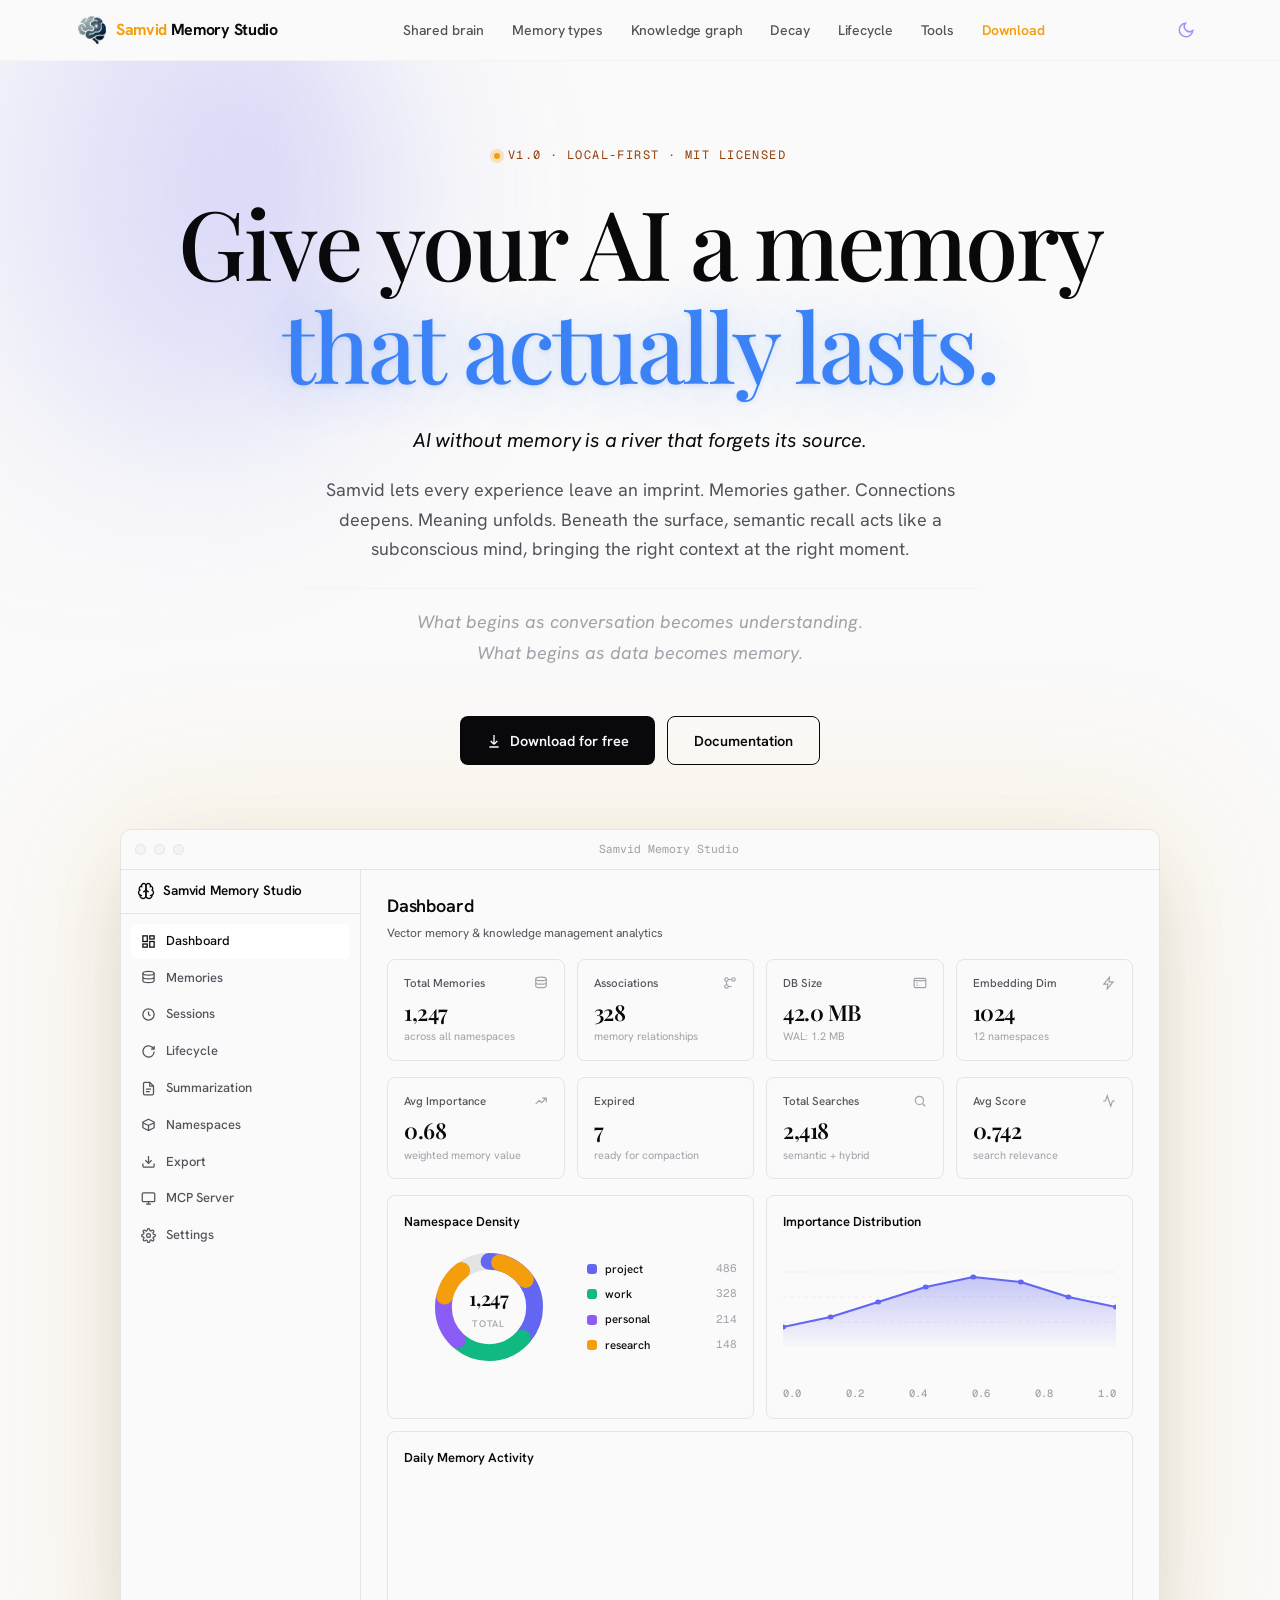
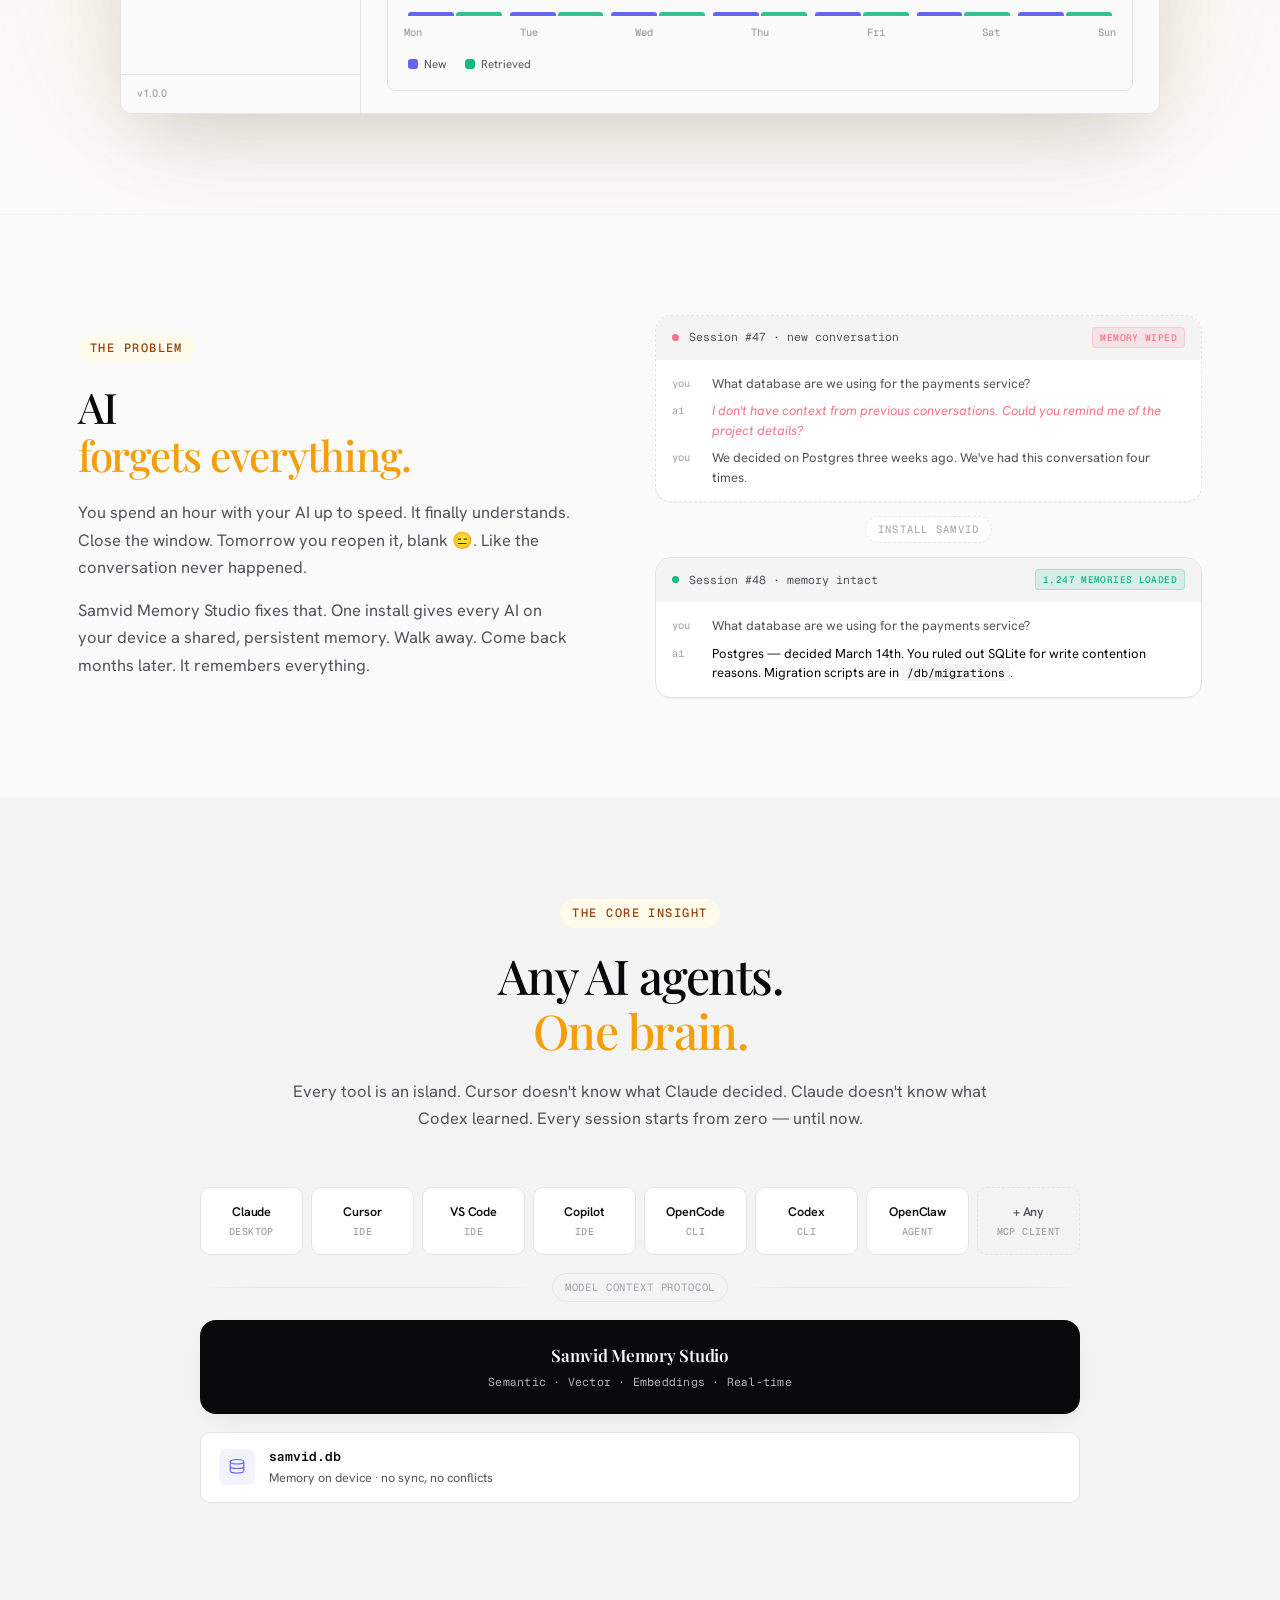
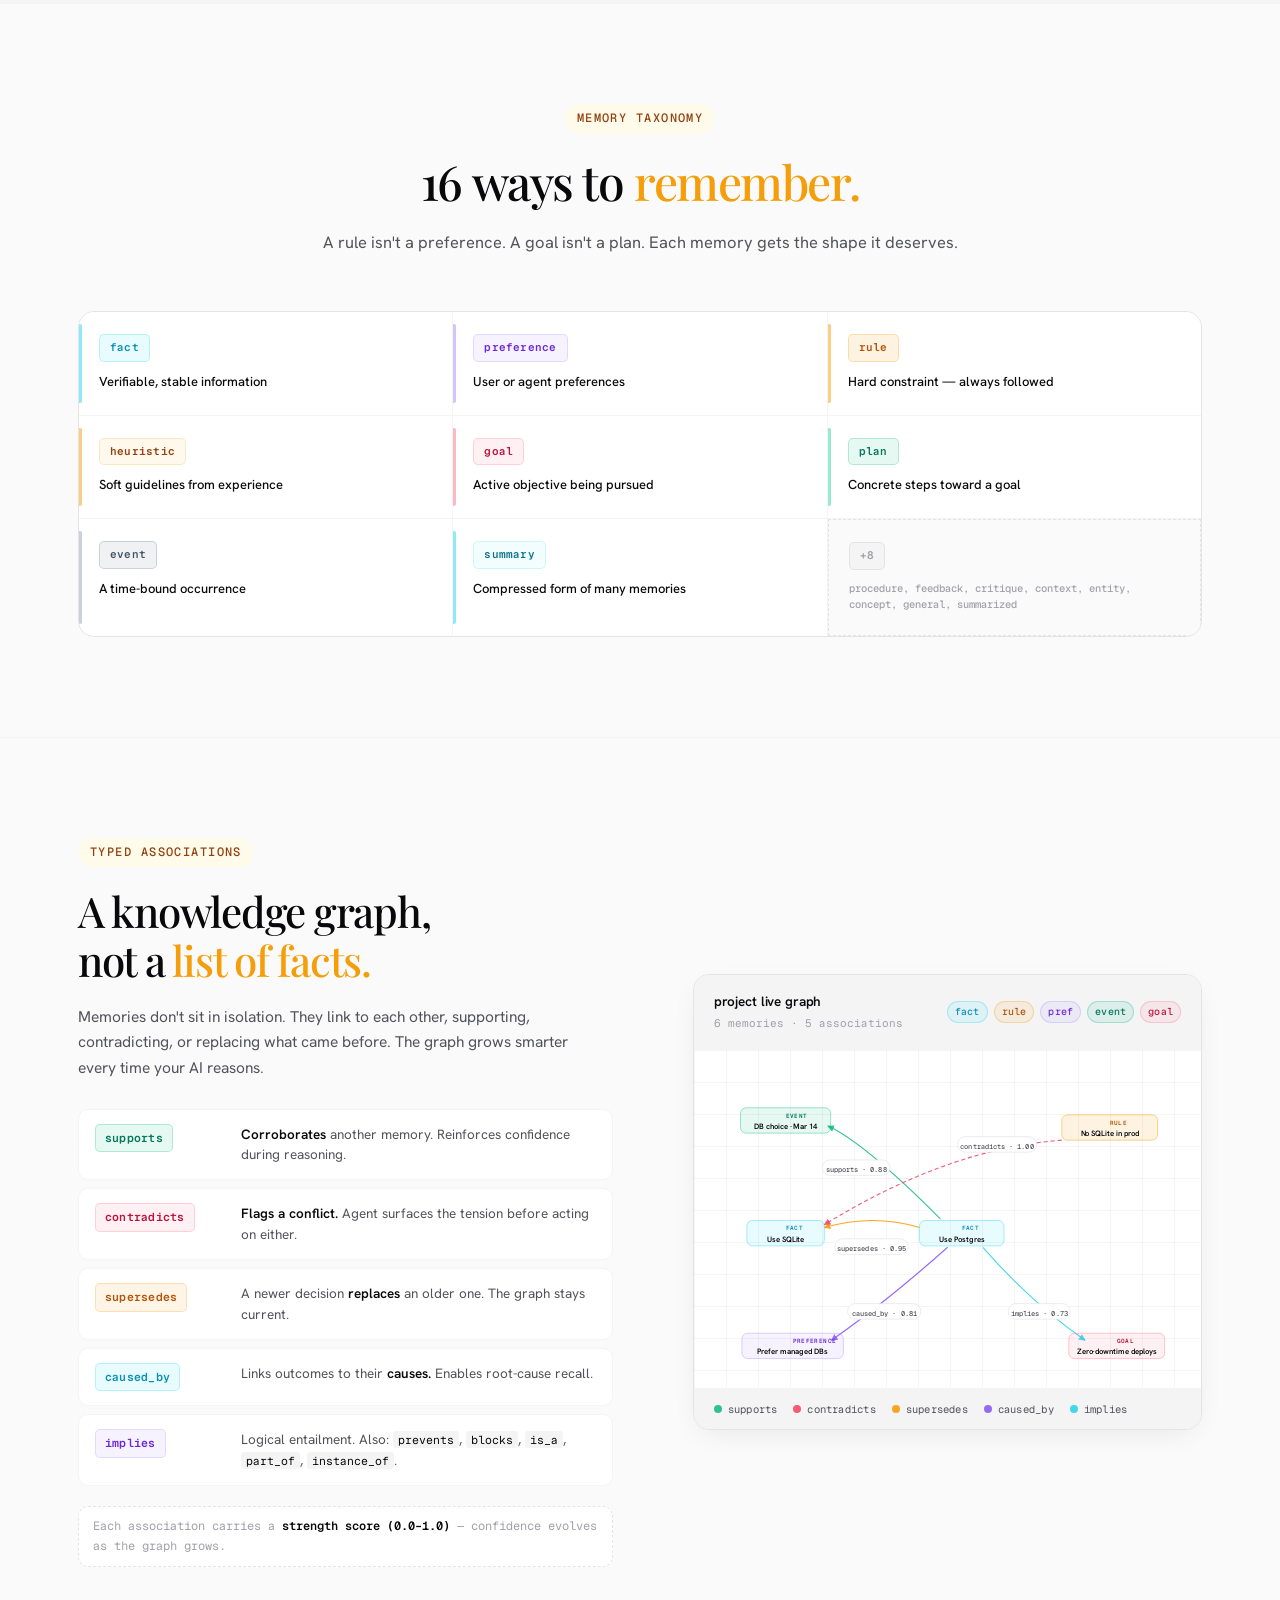
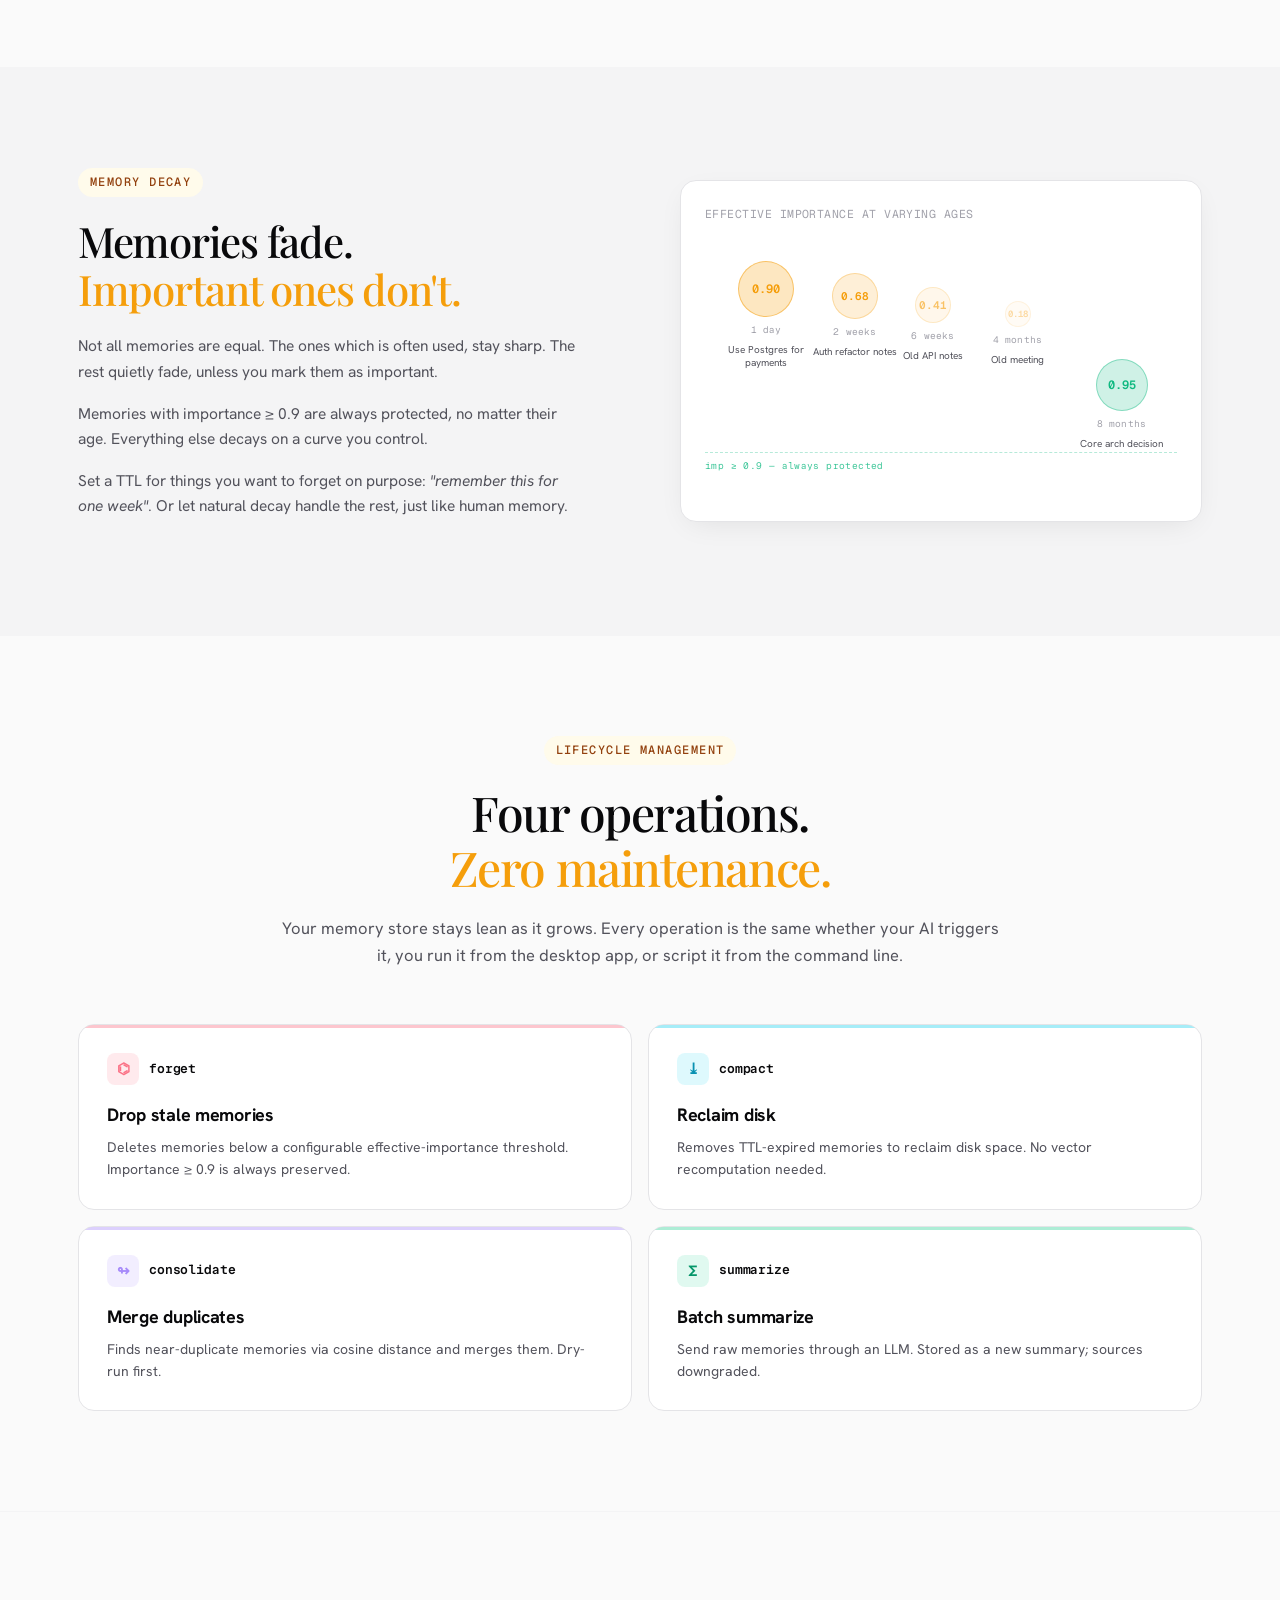
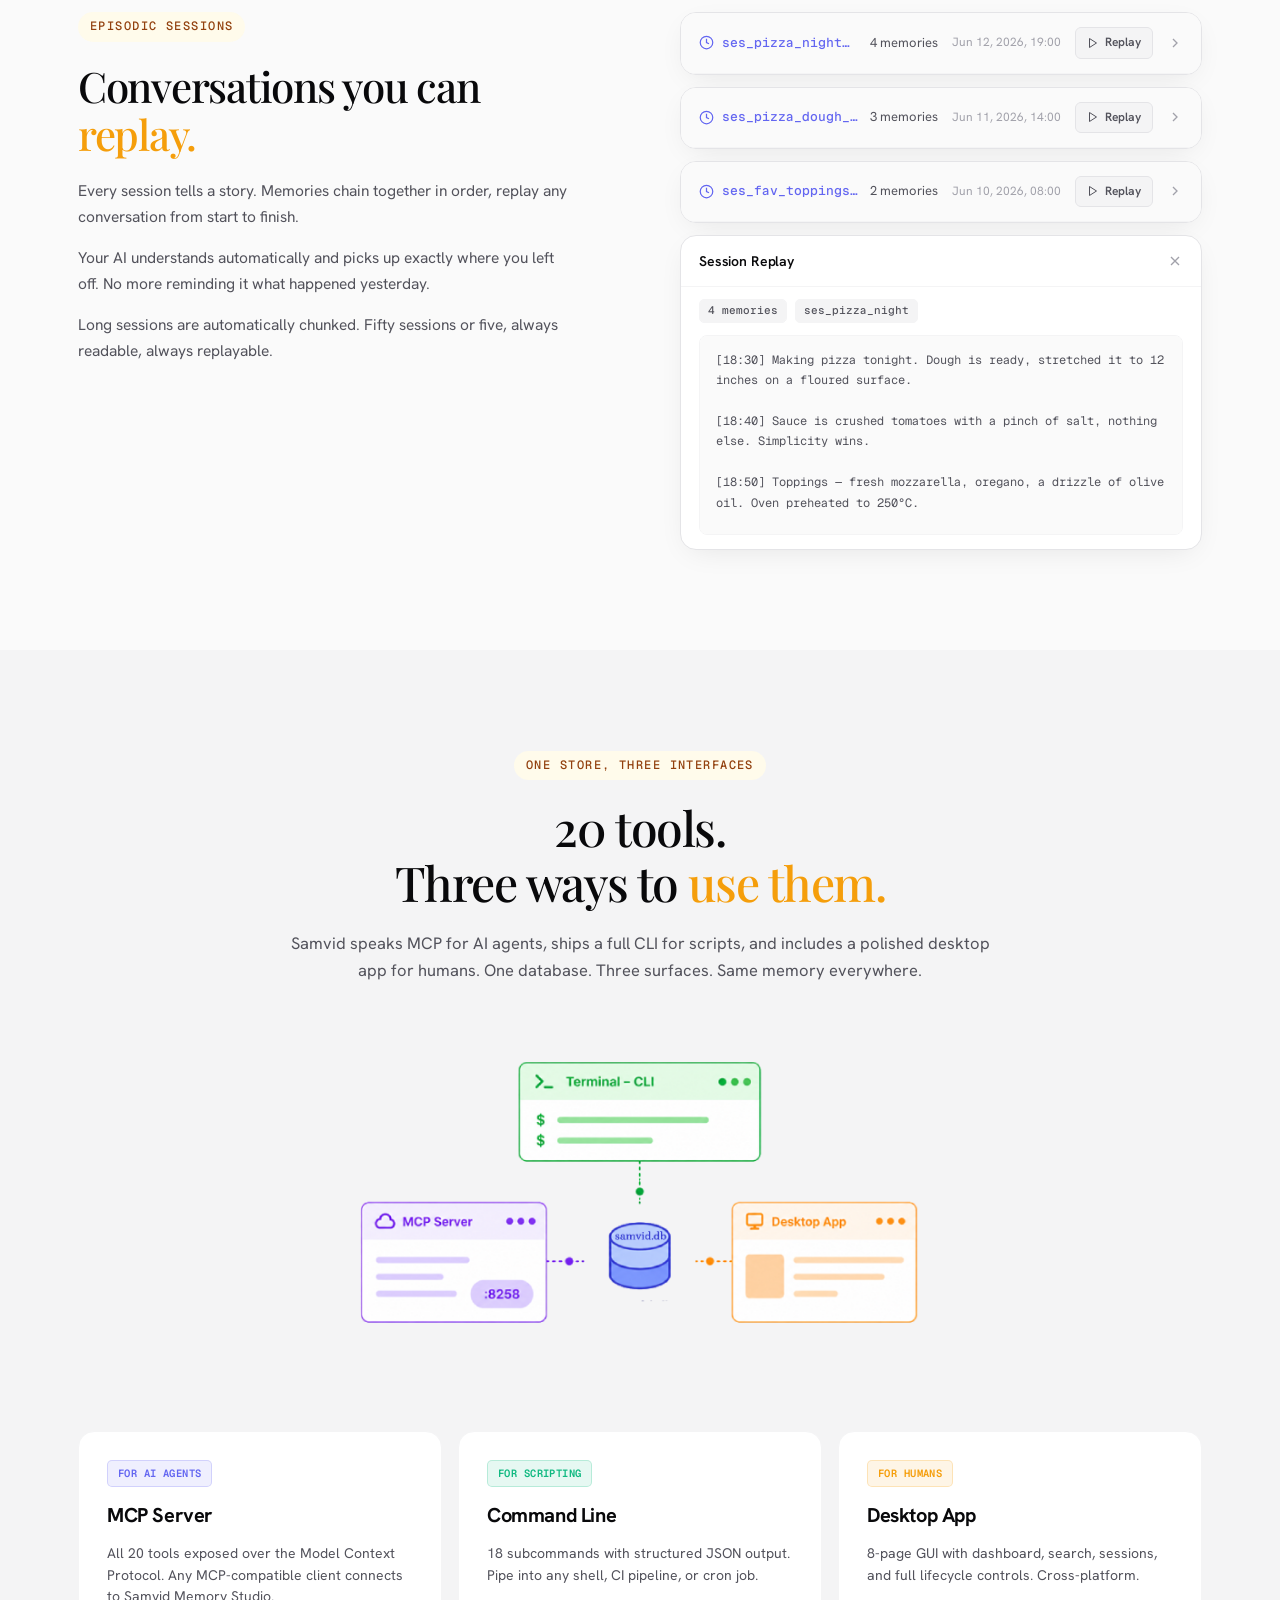
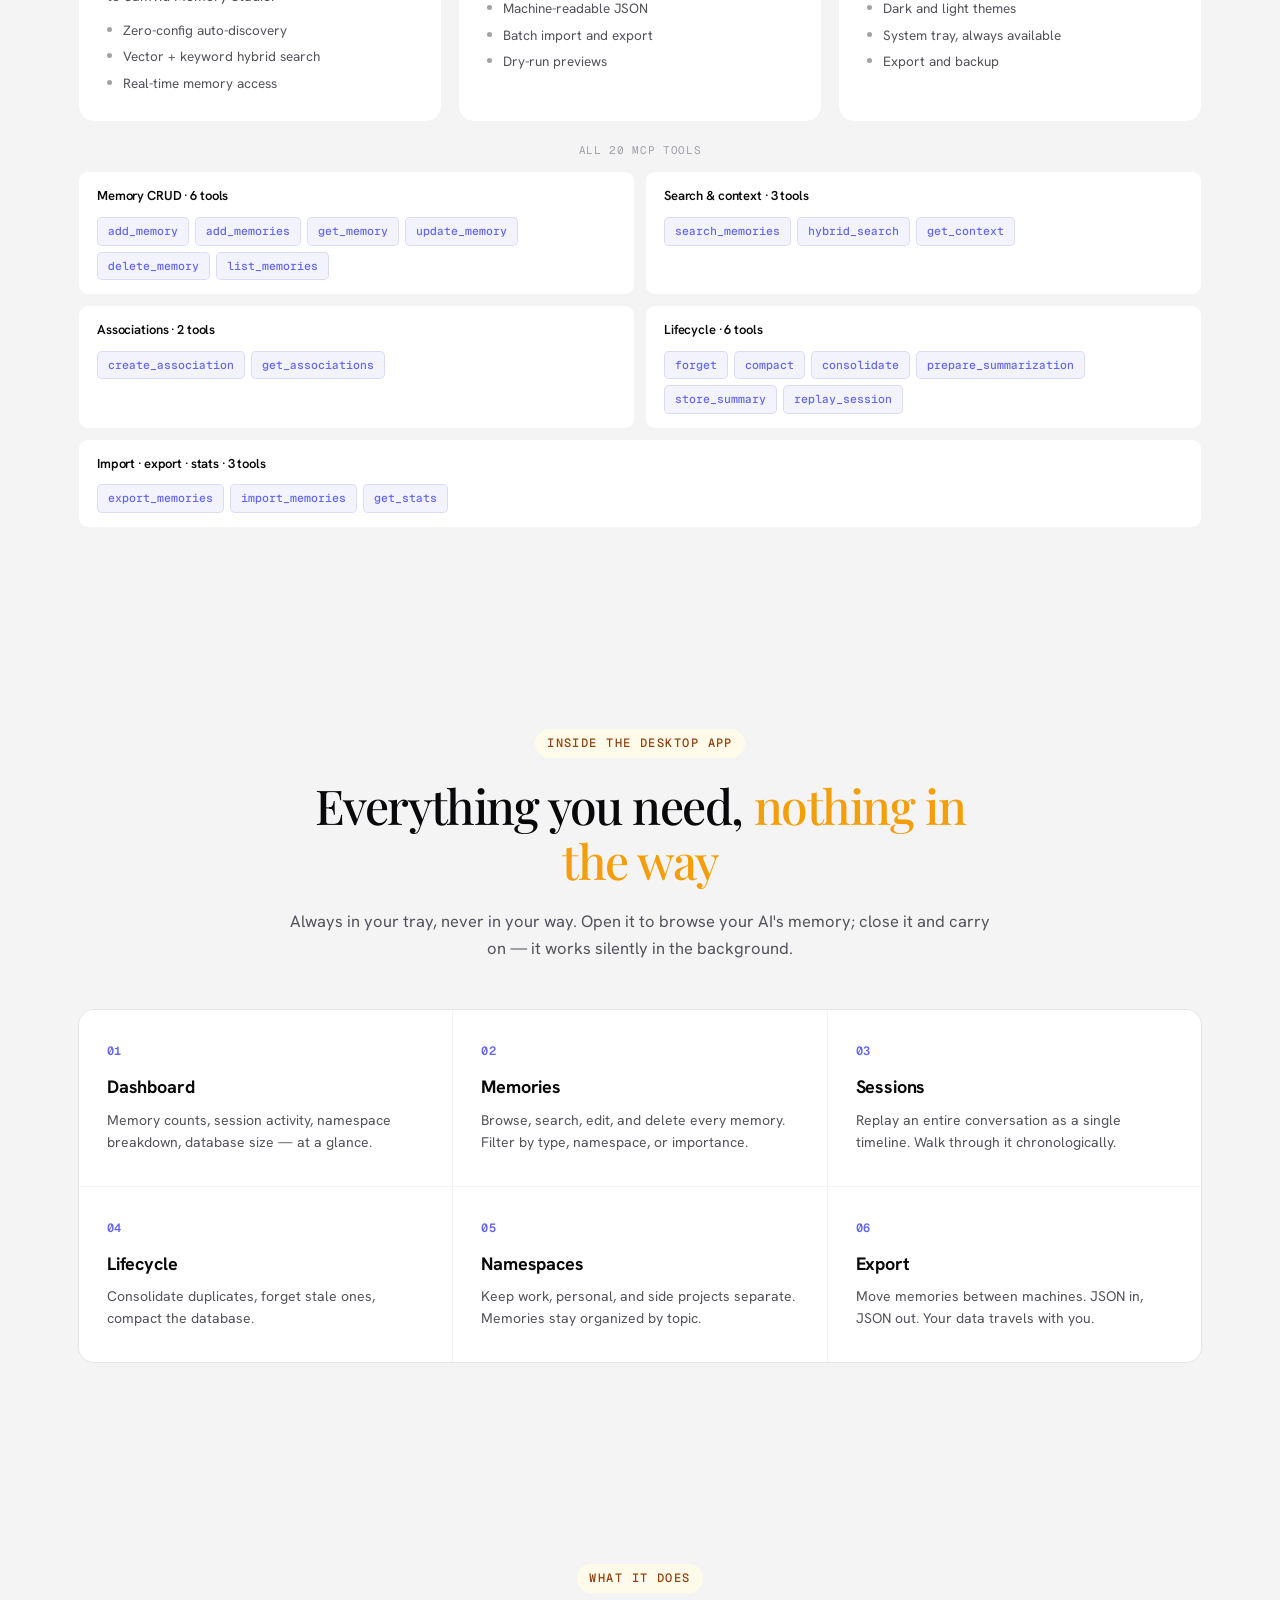
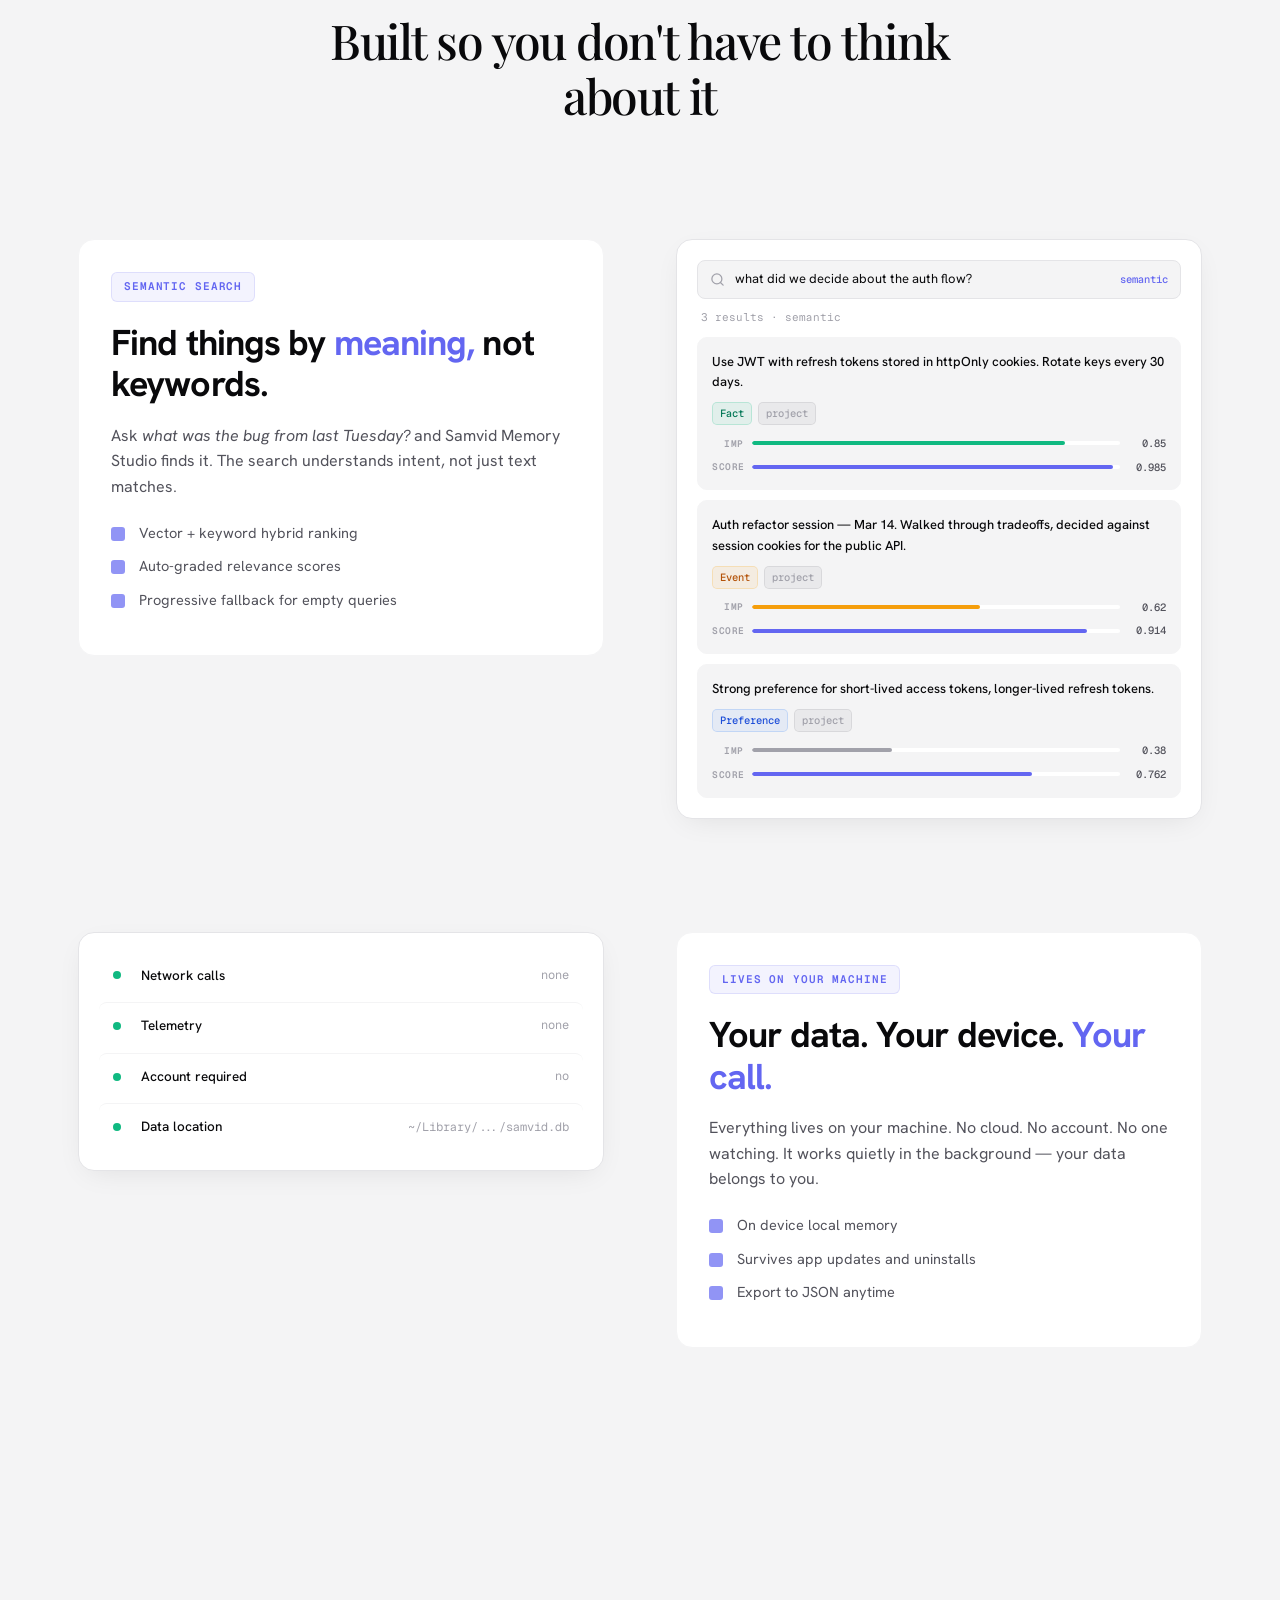
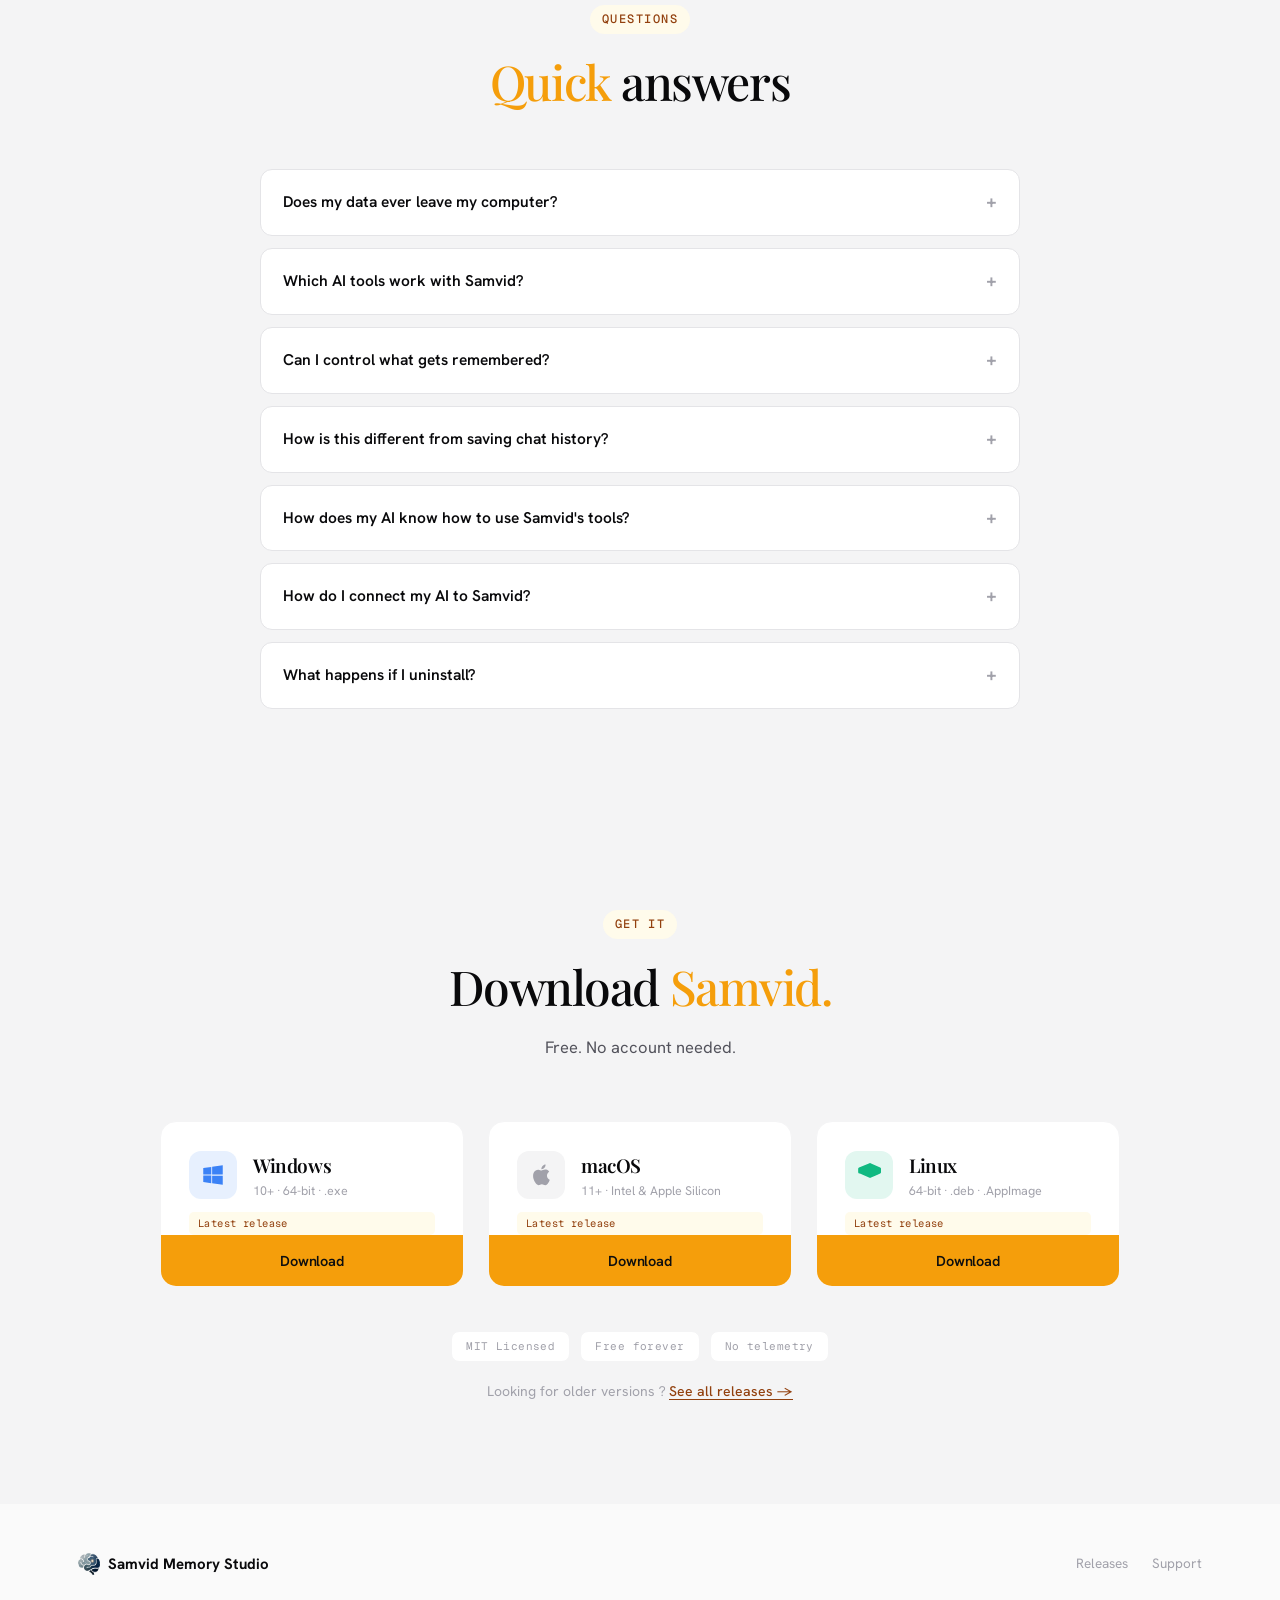
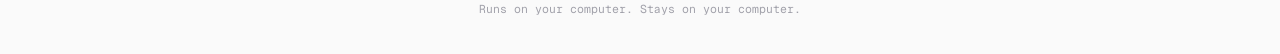
==== commit d1b6fdda: "Update website" ====
--- a/index.html
+++ b/index.html
@@ -11,7 +11,7 @@
   <link rel="icon" type="image/png" href="assets/icon.png">
   <link rel="preconnect" href="https://fonts.googleapis.com">
   <link rel="preconnect" href="https://fonts.gstatic.com" crossorigin>
-  <link href="https://fonts.googleapis.com/css2?family=Inter:wght@400;500;600;700&family=JetBrains+Mono:wght@400;500;600&display=swap" rel="stylesheet">
+  <link href="https://fonts.googleapis.com/css2?family=Playfair+Display:wght@400;500;600;700;800&family=Hanken+Grotesk:wght@400;500;600;700&family=Geist+Mono:wght@400;500&display=swap" rel="stylesheet">
   <link rel="stylesheet" href="css/style.css">
 </head>
 <body>
@@ -1036,7 +1036,7 @@
     <div class="section-head">
       <div class="kicker">Get it</div>
       <h2>Download <span class="grad">Samvid.</span></h2>
-      <p>Free. Open source. No account needed. Pick your platform and go.</p>
+      <p>Free. No account needed.</p>
     </div>
 
     <div class="dl-grid">
@@ -1095,7 +1095,7 @@
       <span class="dl-foot-badge">No telemetry</span>
     </div>
     <p class="dl-foot-link">
-      Looking for older versions or source builds?
+      Looking for older versions ?
       <a href="https://github.com/anandnic/samvid-memory-studio/releases">See all releases →</a>
     </p>
   </div>
--- a/css/style.css
+++ b/css/style.css
@@ -1,8 +1,9 @@
 
 
 :root {
-  --font-sans: 'Inter', -apple-system, BlinkMacSystemFont, 'Segoe UI', Roboto, 'Helvetica Neue', Arial, sans-serif;
-  --font-mono: 'JetBrains Mono', 'Fira Code', 'Cascadia Code', 'SF Mono', Consolas, monospace;
+  --font-display: "Playfair Display", Georgia, serif;
+  --font-sans: "Hanken Grotesk", -apple-system, BlinkMacSystemFont, sans-serif;
+  --font-mono: "Geist Mono", "JetBrains Mono", ui-monospace, "SFMono-Regular", monospace;
   --radius: 10px;
   --radius-xl: 16px;
   --max: 1180px;
@@ -157,8 +158,12 @@
   background: var(--warn-bg); margin-bottom: 20px;
 }
 .section-head h2 {
+  font-family: var(--font-display);
+  font-weight: 500;
+  font-optical-sizing: auto;
   font-size: clamp(32px, 4.4vw, 48px);
-  font-weight: 700; letter-spacing: -0.025em; line-height: 1.15;
+  letter-spacing: -0.03em;
+  line-height: 1.15;
   margin-bottom: 20px;
 }
 .section-head p { color: var(--text-2); font-size: 16.5px; line-height: 1.6; }
@@ -200,9 +205,14 @@
 }
 @keyframes pulse{0%,100%{opacity:1;transform:scale(1);}50%{opacity:.5;transform:scale(.8);}}
 .hero-title {
+  font-family: var(--font-display);
+  font-weight: 500;
+  font-optical-sizing: auto;
   font-size: clamp(44px, 8vw, 96px);
-  font-weight: 700; letter-spacing: -0.025em; line-height: 1.08;
-  margin-bottom: 28px; position: relative;
+  letter-spacing: -0.03em;
+  line-height: 1.08;
+  margin-bottom: 28px;
+  position: relative;
 }
 .hero-line-amber { color: #3b82f6; text-shadow: 0 0 60px rgba(59,130,246,.3), 0 2px 4px rgba(59,130,246,.15); }
 .grad { color: var(--warn); }
@@ -294,7 +304,7 @@
 .app-stat-top { display: flex; justify-content: space-between; align-items: center; margin-bottom: 8px; }
 .app-stat-label { font-size: 11.5px; font-weight: 500; color: var(--text-2); }
 .app-stat-top svg { color: var(--muted); }
-.app-stat-value { font-size: 22px; font-weight: 600; color: var(--text); letter-spacing: -0.02em; line-height: 1.1; margin-bottom: 4px; }
+.app-stat-value { font-family: var(--font-display); font-weight: 600; font-size: 22px; color: var(--text); letter-spacing: -0.02em; line-height: 1.1; margin-bottom: 4px; }
 .app-stat-sub { font-size: 11px; color: var(--muted); }
 
 .app-charts { display: grid; grid-template-columns: 1fr 1fr; gap: 12px; }
@@ -315,7 +325,7 @@
   display: flex; flex-direction: column; align-items: center; gap: 2px;
   pointer-events: none;
 }
-.donut-num { font-size: 20px; font-weight: 600; color: var(--text); letter-spacing: -0.02em; }
+.donut-num { font-family: var(--font-display); font-weight: 600; font-size: 20px; color: var(--text); letter-spacing: -0.02em; }
 .donut-cap { font-size: 9.5px; font-weight: 500; color: var(--muted); text-transform: uppercase; letter-spacing: 0.1em; }
 .donut-legend { width: 150px; flex-shrink: 0; list-style: none; display: flex; flex-direction: column; gap: 7px; }
 .donut-legend li { display: flex; align-items: center; gap: 8px; font-size: 11.5px; }
@@ -558,7 +568,7 @@
 [data-theme="dark"] .dl-card-win .dl-platform { color: #93c5fd; }
 [data-theme="dark"] .dl-card-mac .dl-platform { color: #d4d4d8; }
 .dl-body { flex: 1; min-width: 0; }
-.dl-name { font-size: 19px; font-weight: 700; color: var(--text); letter-spacing: -0.02em; margin-bottom: 2px; }
+.dl-name { font-family: var(--font-display); font-weight: 600; font-size: 19px; color: var(--text); letter-spacing: -0.02em; margin-bottom: 2px; }
 .dl-meta { font-size: 12.5px; color: var(--muted); line-height: 1.4; }
 .dl-tag { font-family: var(--font-mono); font-size: 10.5px; color: var(--warn-text); margin-top: 12px; display: inline-block; padding: 3px 9px; border-radius: 5px; background: var(--warn-bg); letter-spacing: .04em; }
 .dl-btn {
@@ -625,7 +635,7 @@
 .brain-bridge-line { height: 1px; background: linear-gradient(90deg, transparent, var(--border-soft) 20%, var(--border-soft) 80%, transparent); }
 .brain-bridge-label { font-family: var(--font-mono); font-size: 10.5px; color: var(--muted); letter-spacing: .08em; text-transform: uppercase; padding: 5px 12px; border: 1px solid var(--border-soft); border-radius: 999px; background: var(--bg-alt); white-space: nowrap; }
 .brain-core { text-align: center; background: var(--text); color: var(--bg); border-radius: var(--radius-xl); padding: 22px 28px; position: relative; box-shadow: var(--shadow); }
-.brain-core-name { font-size: 17px; font-weight: 700; letter-spacing: -0.015em; }
+.brain-core-name { font-family: var(--font-display); font-weight: 600; font-size: 17px; letter-spacing: -0.015em; }
 .brain-core-sub { font-family: var(--font-mono); font-size: 11.5px; opacity: .7; margin-top: 4px; letter-spacing: .02em; }
 .brain-db { display: flex; align-items: center; gap: 14px; background: var(--surface); border: 1px solid var(--border-soft); border-radius: var(--radius); padding: 14px 18px; margin-top: 4px; }
 .brain-db-icn { width: 36px; height: 36px; border-radius: 8px; display: flex; align-items: center; justify-content: center; background: var(--accent-soft); color: var(--accent); }
@@ -987,6 +997,16 @@
 .arch { border-top: 1px solid var(--border-faint); }
 .arch-grid { display: grid; grid-template-columns: 1fr 1fr; gap: 80px; align-items: center; }
 .arch-copy h2 { font-size: clamp(28px, 3.8vw, 42px); font-weight: 700; letter-spacing: -0.025em; line-height: 1.15; margin-bottom: 20px; }
+.am-copy h2,
+.graph-copy h2,
+.decay-copy h2,
+.ep-copy h2,
+.arch-copy h2 {
+  font-family: var(--font-display);
+  font-weight: 500;
+  font-optical-sizing: auto;
+  letter-spacing: -0.03em;
+}
 .arch-copy p { color: var(--text-2); font-size: 15.5px; line-height: 1.65; margin-bottom: 16px; max-width: 480px; }
 .arch-copy p code { font-family: var(--font-mono); font-size: 12.5px; background: var(--surface-2); padding: 1px 6px; border-radius: 3px; color: var(--accent); }
 .arch-spec { background: var(--surface); border: 1px solid var(--border-soft); border-radius: var(--radius-xl); overflow: hidden; box-shadow: var(--shadow); }
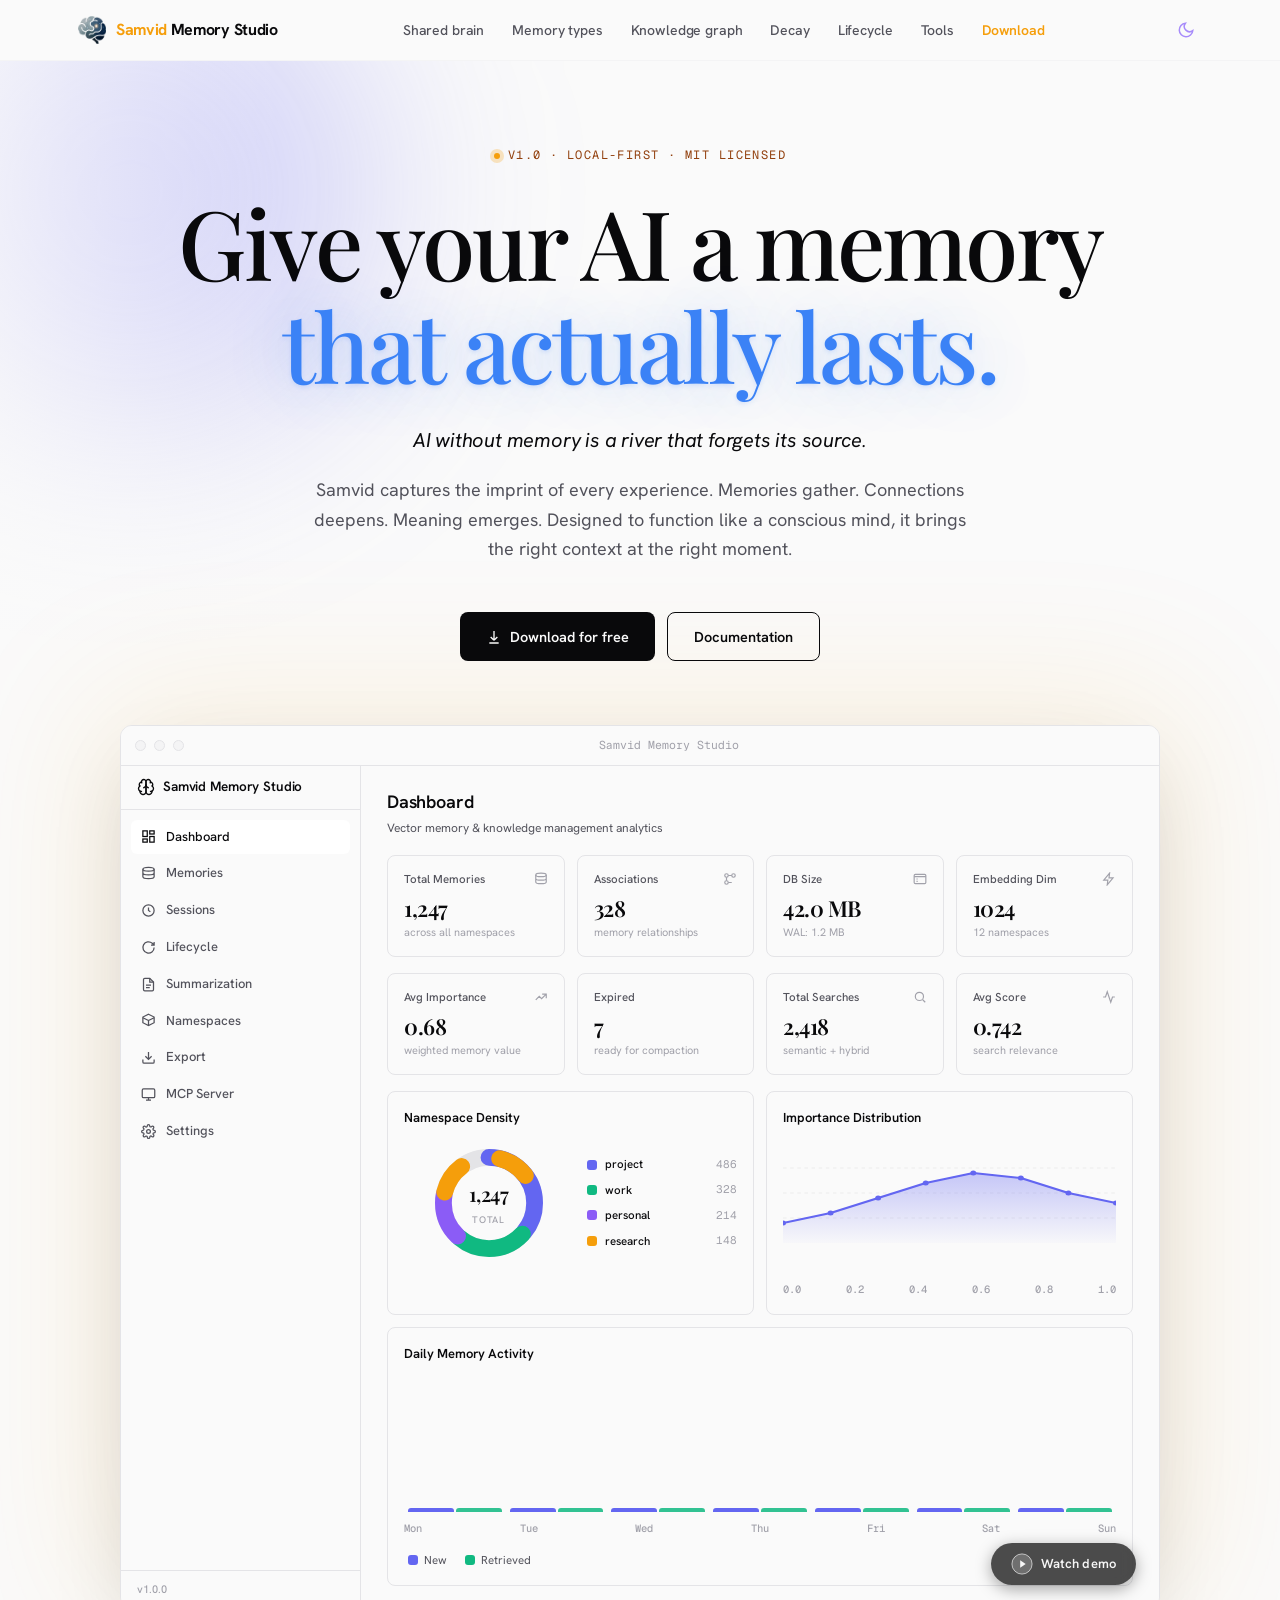
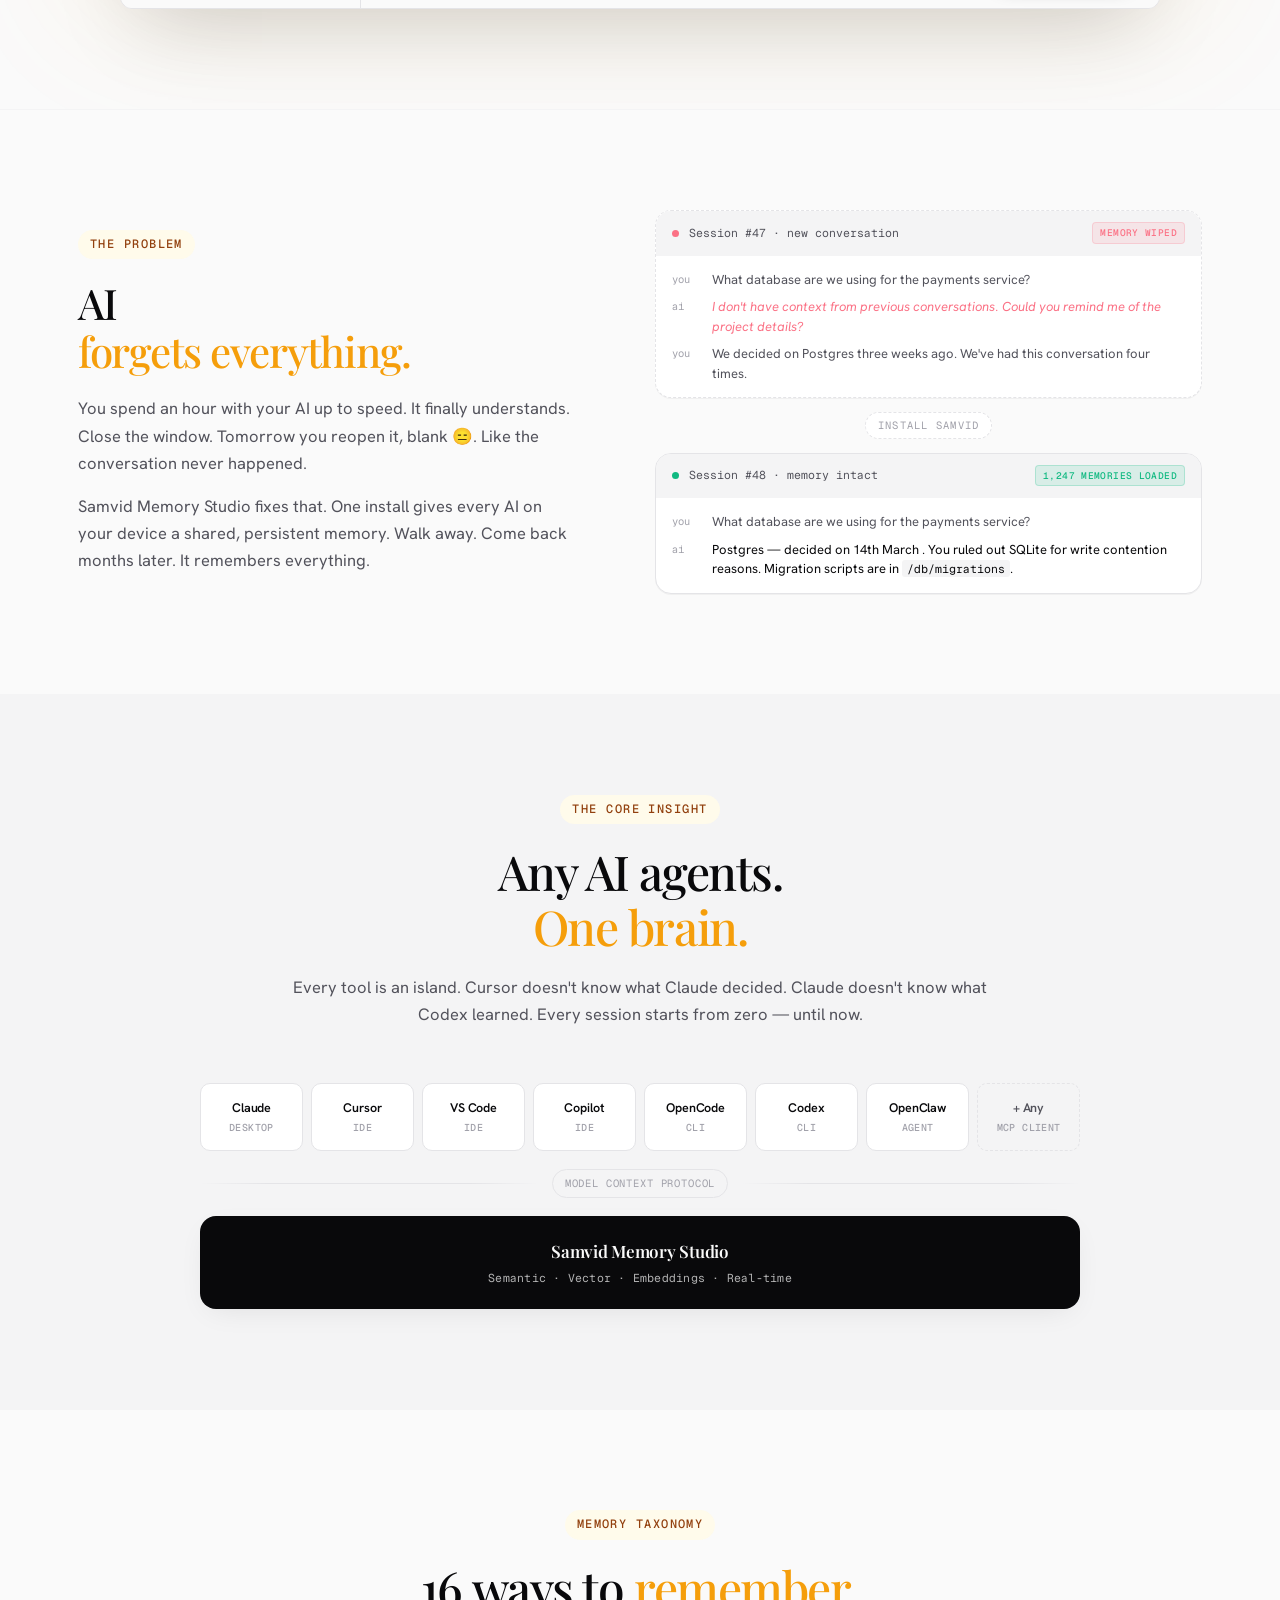
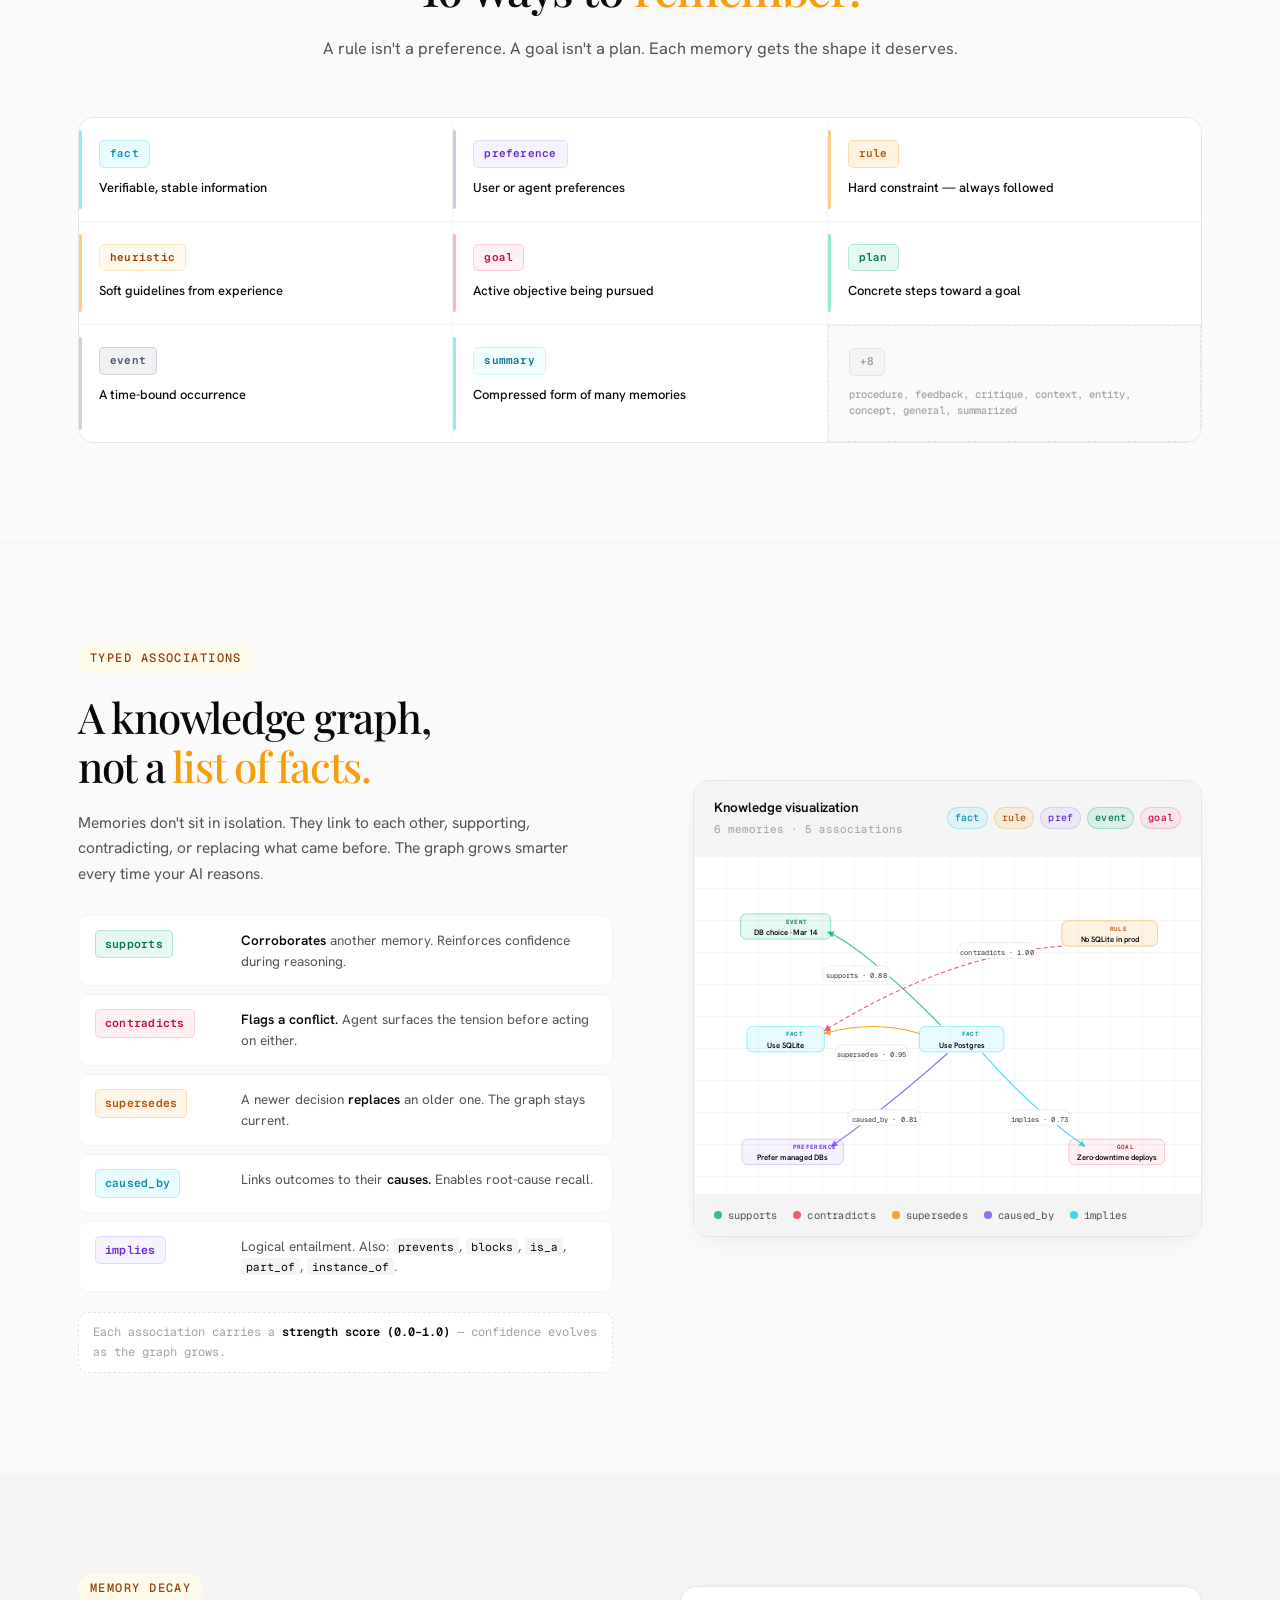
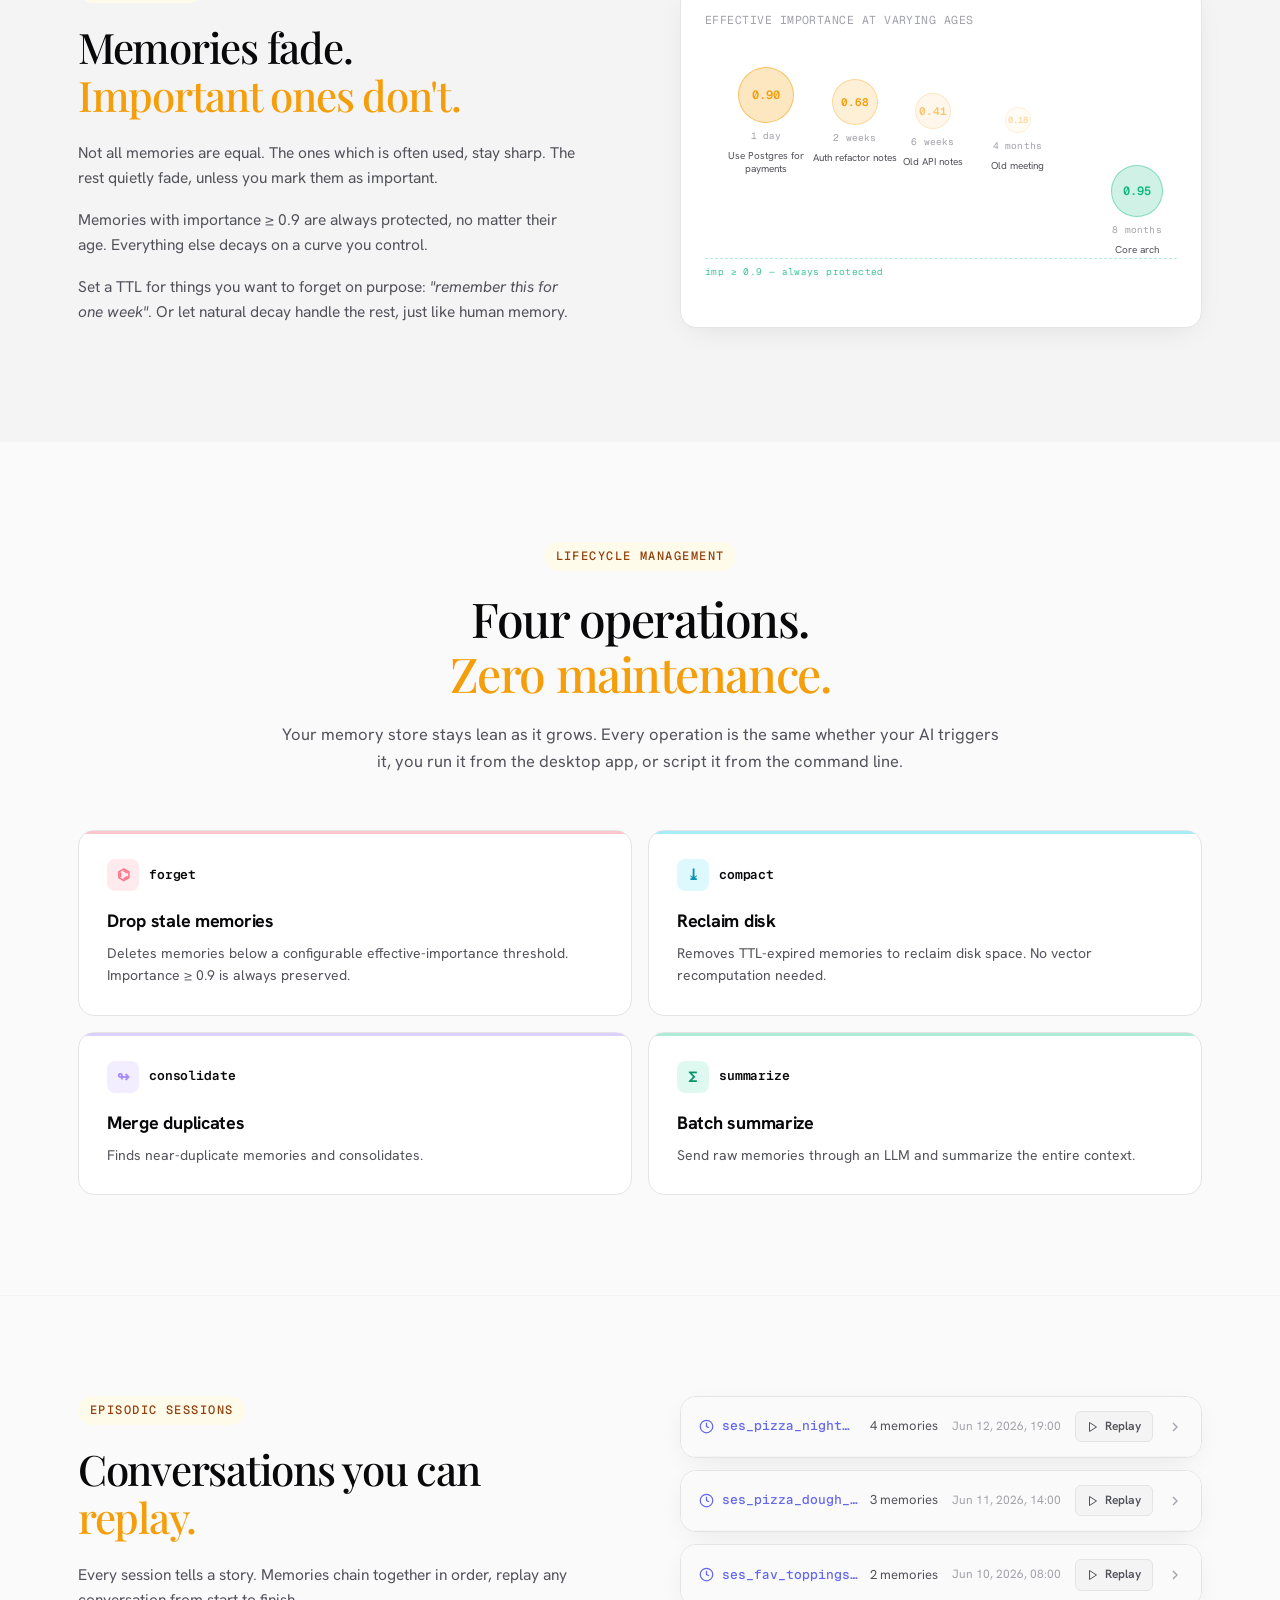
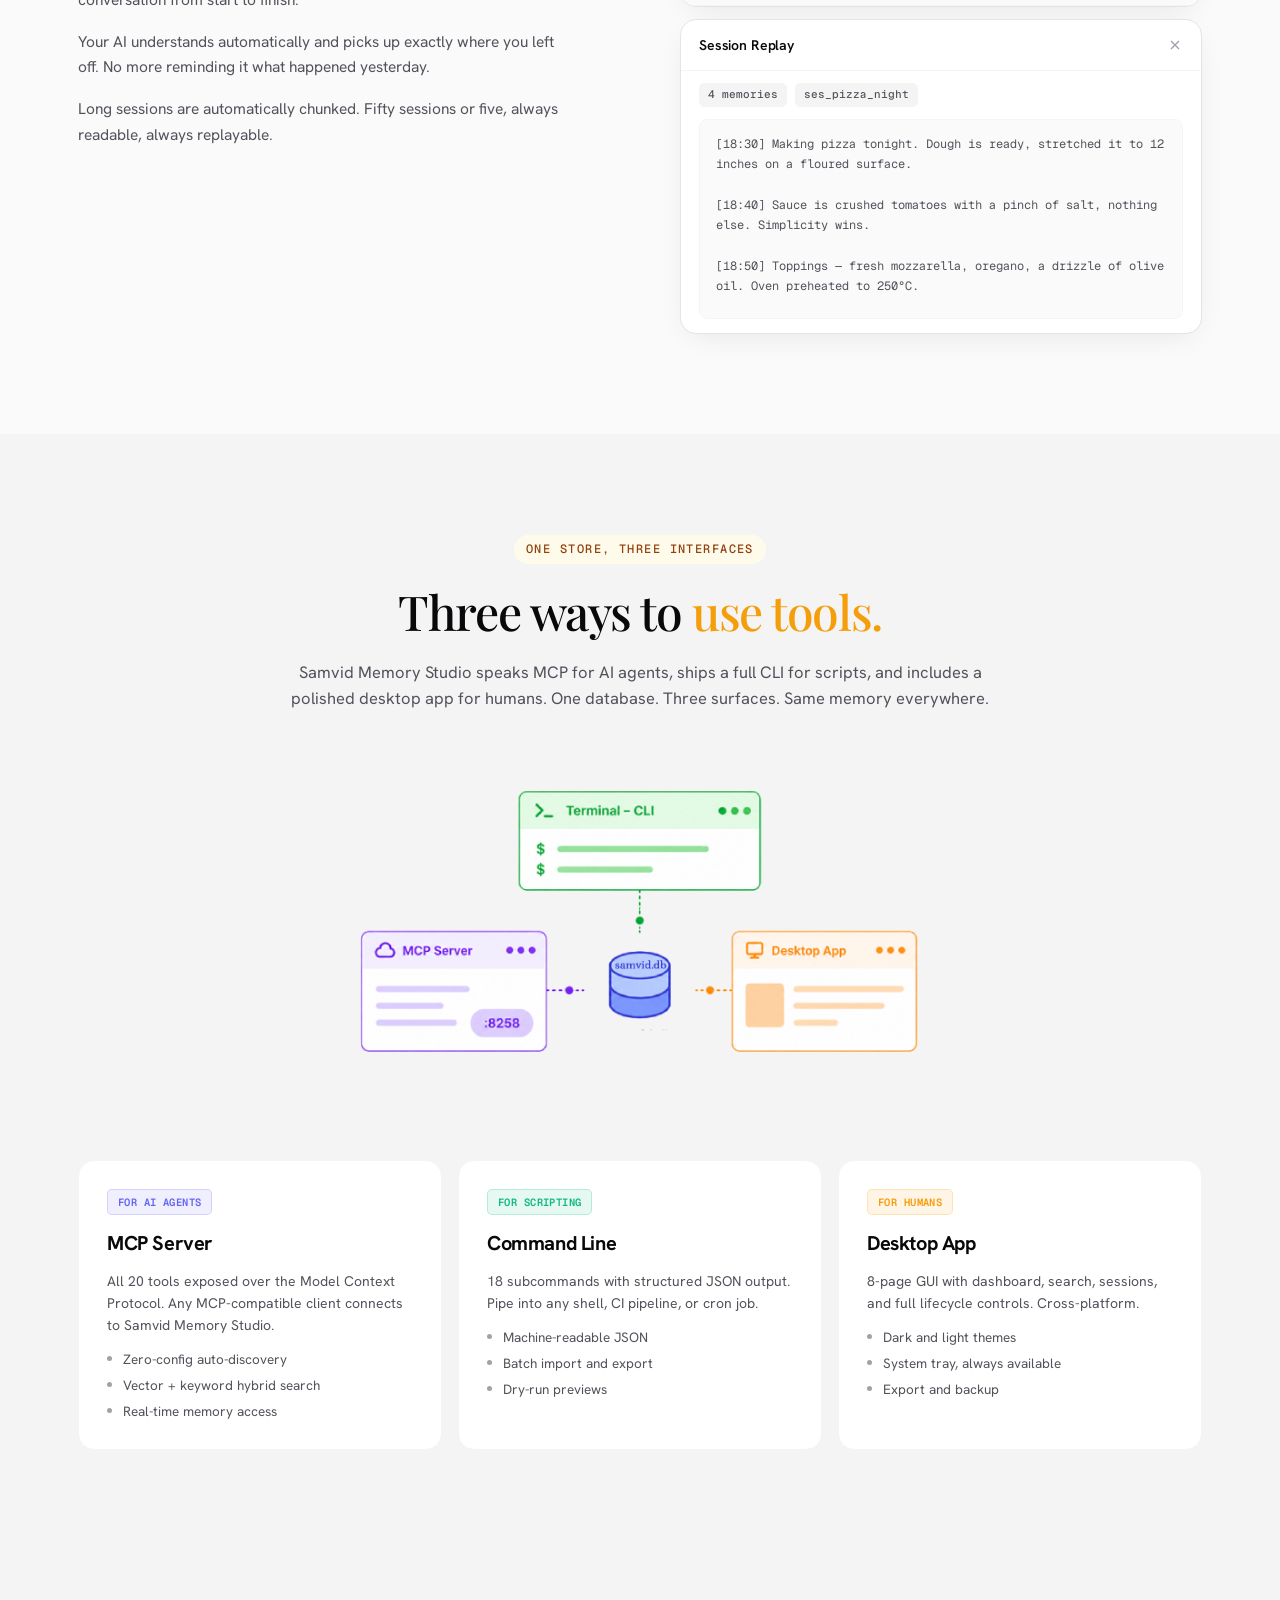
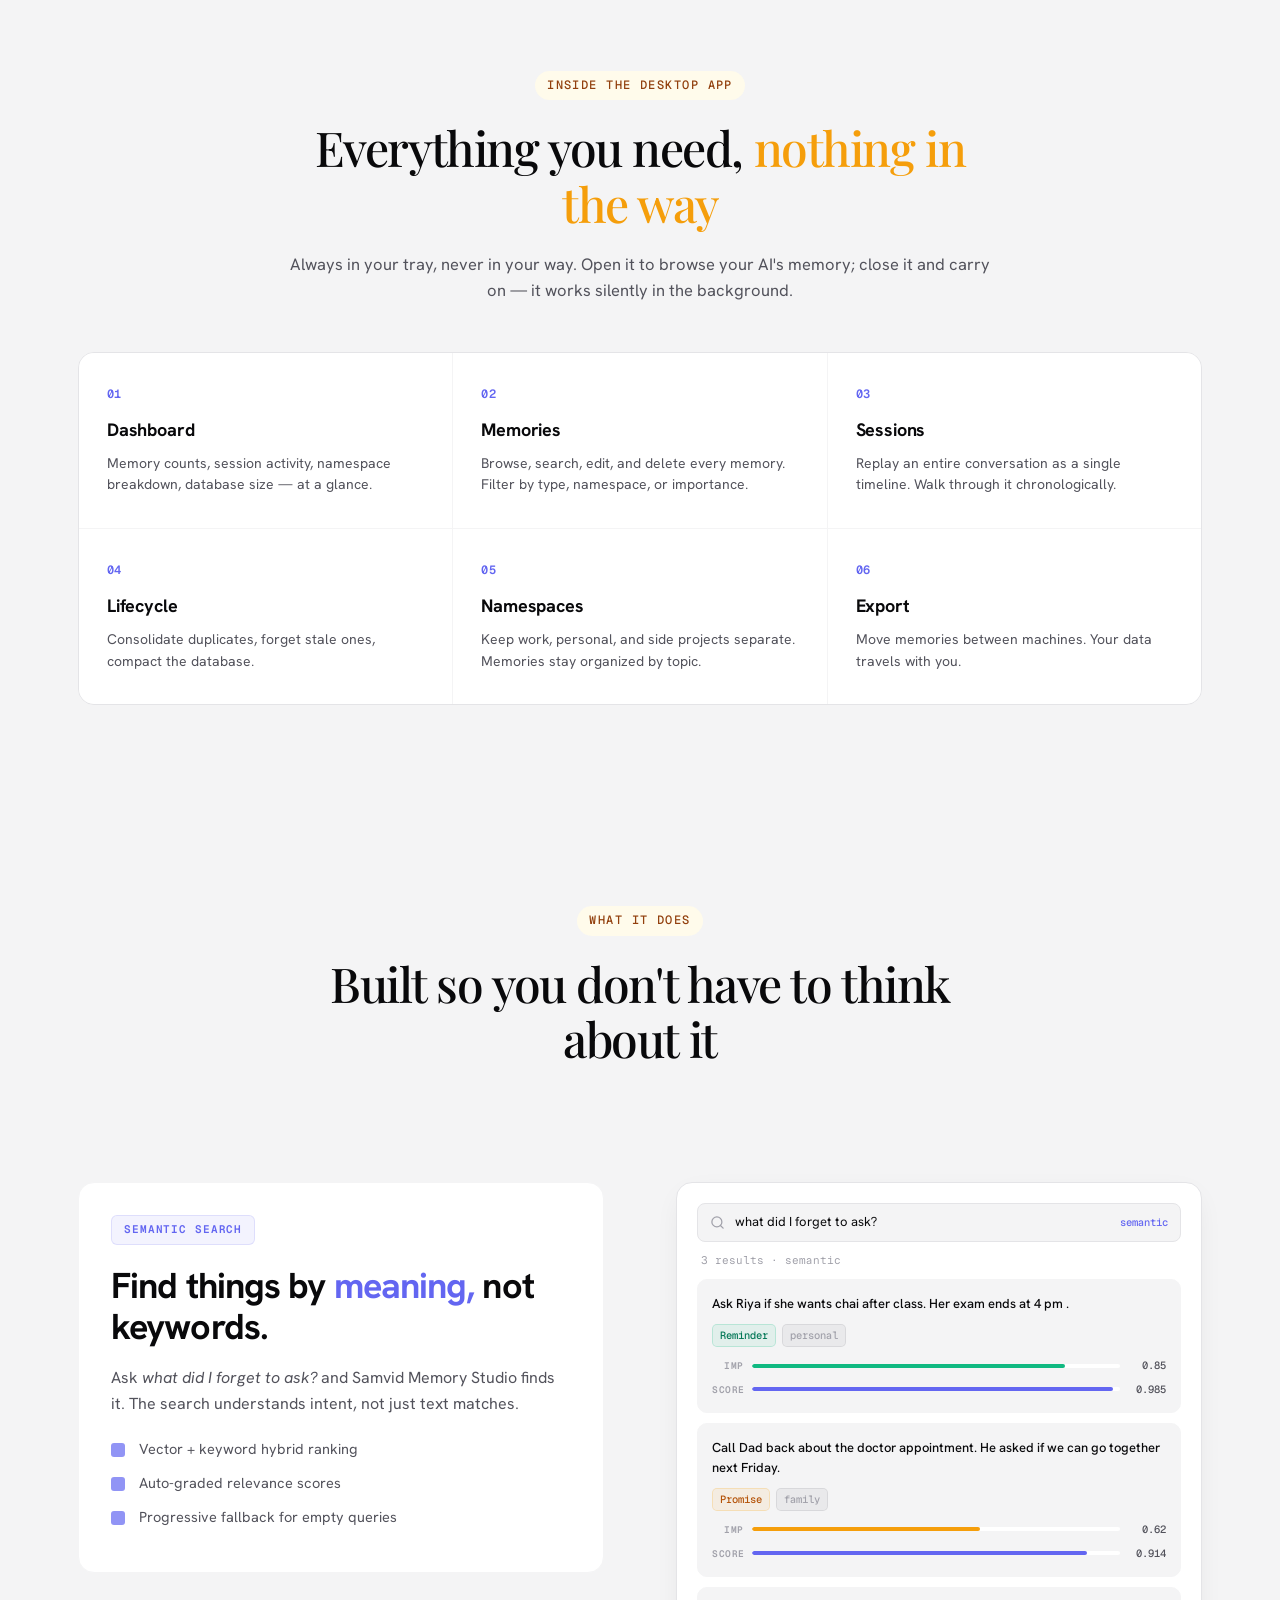
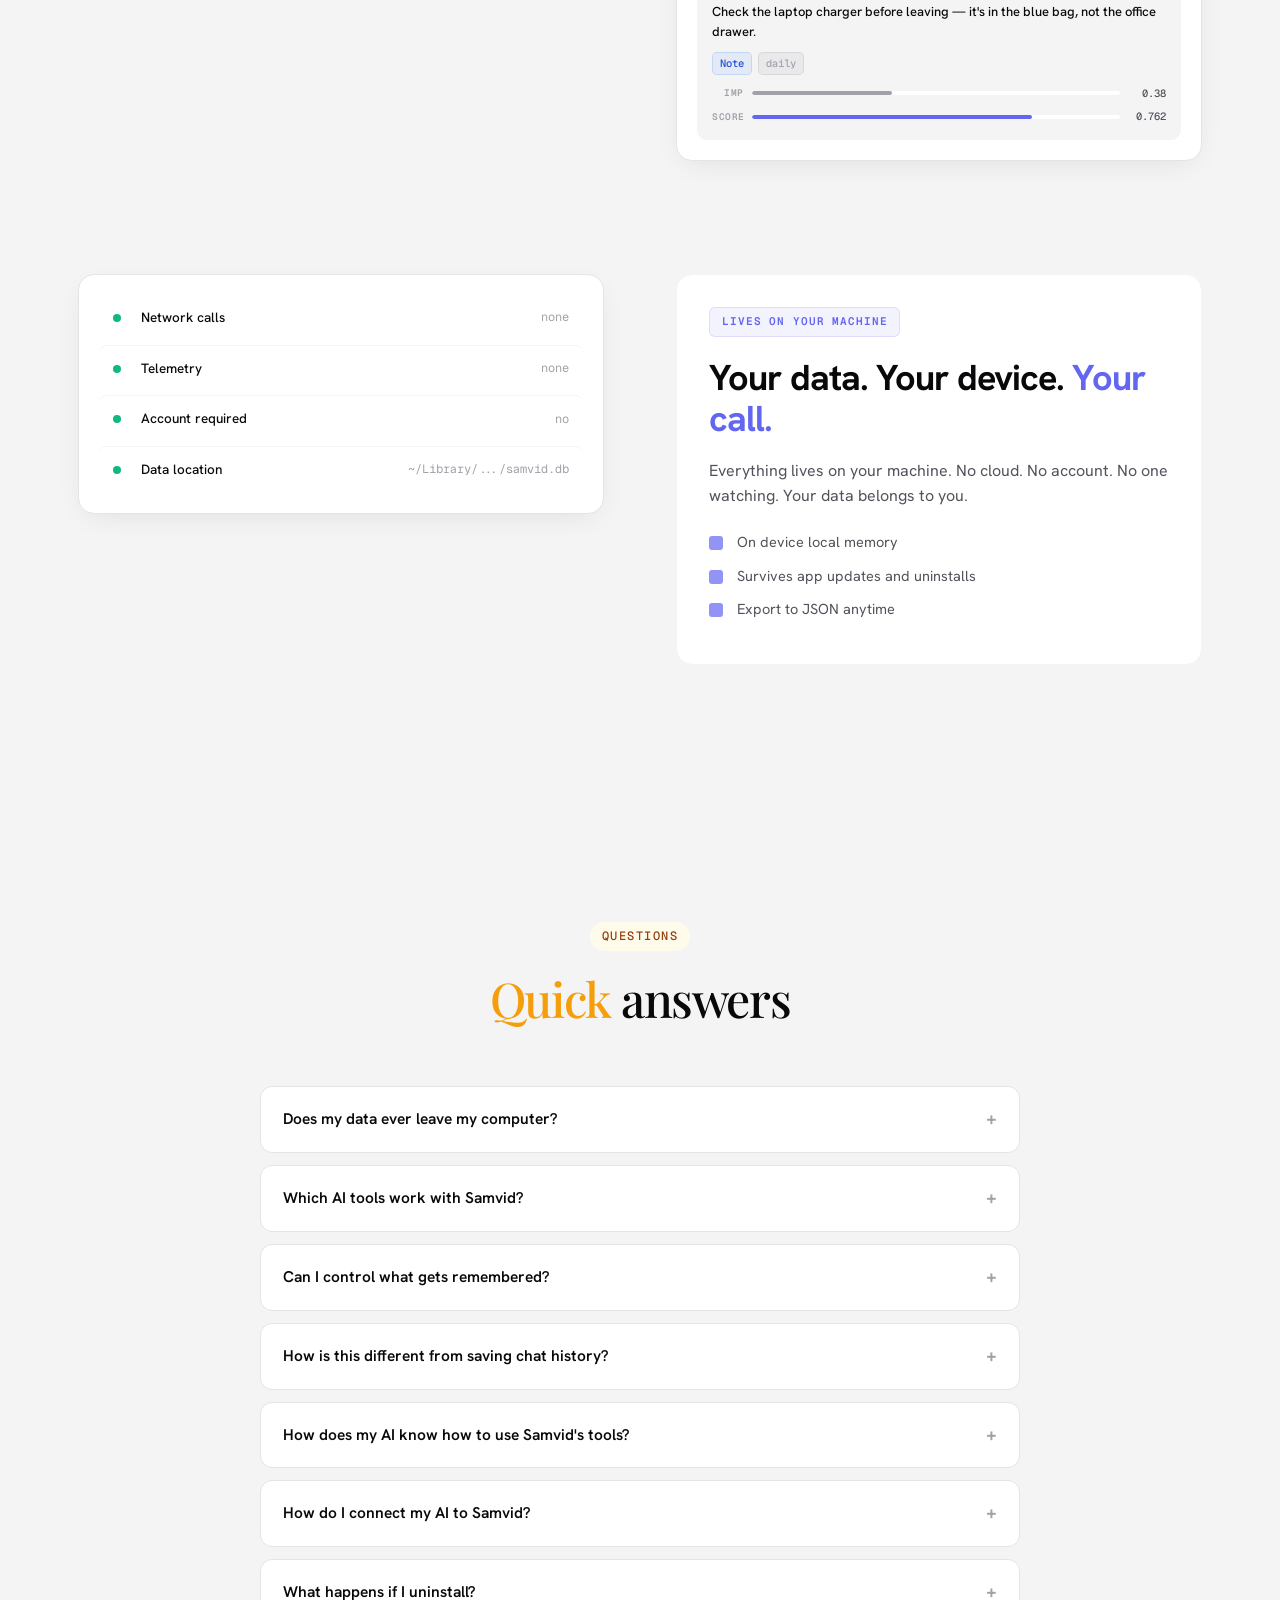
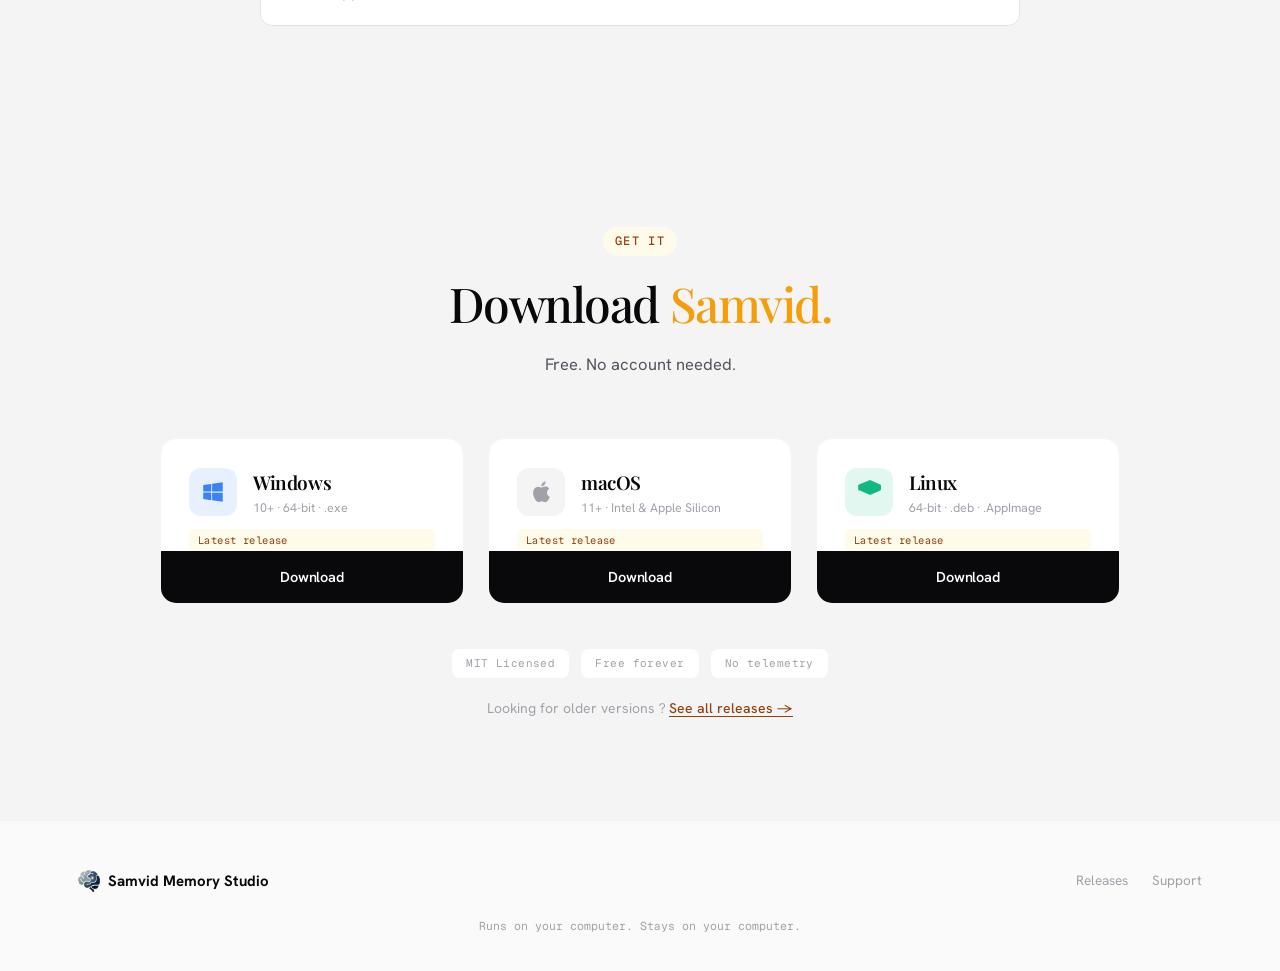
==== commit 5d325092: "Update website" ====
--- a/index.html
+++ b/index.html
@@ -67,8 +67,8 @@
     </h1>
     <p class="hero-sub">
       <span class="hero-sub-lead">AI without memory is a river that forgets its source.</span>
-      <span class="hero-sub-body">Samvid lets every experience leave an imprint. Memories gather. Connections deepens. Meaning unfolds. Beneath the surface, semantic recall acts like a subconscious mind, bringing the right context at the right moment.</span>
-      <span class="hero-sub-close">What begins as conversation becomes understanding.<br>What begins as data becomes memory.</span>
+      <span class="hero-sub-body">Samvid captures the imprint of every experience. Memories gather. Connections deepens. Meaning emerges. Designed to function like a conscious mind, it brings the right context at the right moment.</span>
+     
     </p>
     <div class="hero-cta">
       <a href="#download" class="btn btn-primary">
@@ -78,7 +78,14 @@
       <a href="user-manual.pdf" class="btn btn-ghost">Documentation</a>
     </div>
 
-    <div class="hero-shot">
+    <div class="hero-shot" id="heroShot">
+      <button class="hero-play-btn" id="demoTrigger" aria-label="Watch demo video">
+        <svg class="play-circle" viewBox="0 0 48 48" fill="none">
+          <circle cx="24" cy="24" r="22" fill="rgba(0,0,0,.55)" stroke="rgba(255,255,255,.9)" stroke-width="1.5"/>
+          <path d="M20 16l12 8-12 8z" fill="rgba(255,255,255,.95)"/>
+        </svg>
+        <span class="hero-play-label">Watch demo</span>
+      </button>
       <div class="app-window">
         <div class="titlebar">
           <span class="t-dot"></span>
@@ -331,7 +338,7 @@
         </div>
         <div class="am-body">
           <div class="am-line"><span class="am-role">you</span><span class="am-msg">What database are we using for the payments service?</span></div>
-          <div class="am-line"><span class="am-role">ai</span><span class="am-msg am-kept-text">Postgres — decided March 14th. You ruled out SQLite for write contention reasons. Migration scripts are in <code>/db/migrations</code>.</span></div>
+          <div class="am-line"><span class="am-role">ai</span><span class="am-msg am-kept-text">Postgres — decided on 14th March . You ruled out SQLite for write contention reasons. Migration scripts are in <code>/db/migrations</code>.</span></div>
         </div>
       </div>
     </div>
@@ -366,15 +373,7 @@
         <div class="brain-core-name">Samvid Memory Studio</div>
         <div class="brain-core-sub">Semantic · Vector · Embeddings · Real-time</div>
       </div>
-      <div class="brain-db">
-        <div class="brain-db-icn">
-          <svg viewBox="0 0 24 24" fill="none" stroke="currentColor" stroke-width="1.6"><ellipse cx="12" cy="5" rx="9" ry="3"/><path d="M3 5v6c0 1.7 4 3 9 3s9-1.3 9-3V5M3 11v6c0 1.7 4 3 9 3s9-1.3 9-3v-6"/></svg>
-        </div>
-        <div>
-          <div class="brain-db-name">samvid.db</div>
-          <div class="brain-db-sub">Memory on device · no sync, no conflicts</div>
-        </div>
-      </div>
+      
     </div>
   </div>
 </section>
@@ -463,7 +462,7 @@
     <div class="graph-card">
       <div class="graph-card-head">
         <div>
-          <div class="graph-card-title">project live graph</div>
+          <div class="graph-card-title">Knowledge visualization </div>
           <div class="graph-card-sub">6 memories · 5 associations</div>
         </div>
         <div class="graph-legend">
@@ -602,7 +601,7 @@
         <div class="d-node d-node-pin" style="right:14px;top:118px;">
           <div class="d-bubble d-bubble-green-95">0.95</div>
           <div class="d-age">8 months</div>
-          <div class="d-content">Core arch decision</div>
+          <div class="d-content">Core arch</div>
         </div>
       </div>
     </div>
@@ -631,12 +630,12 @@
         <div class="lc-card lc-card-consolidate">
           <div class="lc-op"><span class="lc-icn lc-icn-violet">↬</span><span>consolidate</span></div>
           <h3>Merge duplicates</h3>
-          <p>Finds near-duplicate memories via cosine distance and merges them. Dry-run first.</p>
+          <p>Finds near-duplicate memories and consolidates.</p>
         </div>
         <div class="lc-card lc-card-summarize">
           <div class="lc-op"><span class="lc-icn lc-icn-green">∑</span><span>summarize</span></div>
           <h3>Batch summarize</h3>
-          <p>Send raw memories through an LLM. Stored as a new summary; sources downgraded.</p>
+          <p>Send raw memories through an LLM and summarize the entire context.</p>
       </div>
     </div>
   </div>
@@ -732,8 +731,8 @@
   <div class="container">
     <div class="section-head">
       <div class="kicker">One store, three interfaces</div>
-      <h2>20 tools.<br>Three ways to <span class="grad">use them.</span></h2>
-      <p>Samvid speaks MCP for AI agents, ships a full CLI for scripts, and includes a polished desktop app for humans. One database. Three surfaces. Same memory everywhere.</p>
+      <h2>Three ways to <span class="grad">use tools.</span></h2>
+      <p>Samvid Memory Studio speaks MCP for AI agents, ships a full CLI for scripts, and includes a polished desktop app for humans. One database. Three surfaces. Same memory everywhere.</p>
     </div>
 
     <div class="if-illustration">
@@ -774,42 +773,6 @@
         </ul>
       </div>
     </div>
-
-    <div class="if-tools-label">All 20 MCP tools</div>
-    <div class="if-tools">
-      <div class="tool-group">
-        <div class="tool-group-label">Memory CRUD · 6 tools</div>
-        <div class="tool-pills">
-          <span class="tp">add_memory</span><span class="tp">add_memories</span><span class="tp">get_memory</span>
-          <span class="tp">update_memory</span><span class="tp">delete_memory</span><span class="tp">list_memories</span>
-        </div>
-      </div>
-      <div class="tool-group">
-        <div class="tool-group-label">Search &amp; context · 3 tools</div>
-        <div class="tool-pills">
-          <span class="tp">search_memories</span><span class="tp">hybrid_search</span><span class="tp">get_context</span>
-        </div>
-      </div>
-      <div class="tool-group">
-        <div class="tool-group-label">Associations · 2 tools</div>
-        <div class="tool-pills">
-          <span class="tp">create_association</span><span class="tp">get_associations</span>
-        </div>
-      </div>
-      <div class="tool-group">
-        <div class="tool-group-label">Lifecycle · 6 tools</div>
-        <div class="tool-pills">
-          <span class="tp">forget</span><span class="tp">compact</span><span class="tp">consolidate</span>
-          <span class="tp">prepare_summarization</span><span class="tp">store_summary</span><span class="tp">replay_session</span>
-        </div>
-      </div>
-      <div class="tool-group">
-        <div class="tool-group-label">Import · export · stats · 3 tools</div>
-        <div class="tool-pills">
-          <span class="tp">export_memories</span><span class="tp">import_memories</span><span class="tp">get_stats</span>
-        </div>
-      </div>
-    </div>
   </div>
 </section>
 
@@ -850,7 +813,7 @@
       <div class="ic">
         <div class="ic-num">06</div>
         <h4>Export</h4>
-        <p>Move memories between machines. JSON in, JSON out. Your data travels with you.</p>
+        <p>Move memories between machines. Your data travels with you.</p>
       </div>
     </div>
   </div>
@@ -868,7 +831,7 @@
       <div class="feat-copy">
         <div class="feat-tag">Semantic search</div>
         <h3>Find things by <span class="grad">meaning,</span> not keywords.</h3>
-        <p>Ask <em>what was the bug from last Tuesday?</em> and Samvid Memory Studio finds it. The search understands intent, not just text matches.</p>
+        <p>Ask <em>what did I forget to ask?</em> and Samvid Memory Studio finds it. The search understands intent, not just text matches.</p>
         <ul class="bullets">
           <li>Vector + keyword hybrid ranking</li>
           <li>Auto-graded relevance scores</li>
@@ -879,15 +842,15 @@
         <div class="mock search-mock">
           <div class="search-bar">
             <svg width="15" height="15" viewBox="0 0 24 24" fill="none" stroke="currentColor" stroke-width="2" stroke-linecap="round" stroke-linejoin="round"><circle cx="11" cy="11" r="8"/><path d="m21 21-4.3-4.3"/></svg>
-            <span class="s-text">what did we decide about the auth flow?</span>
+            <span class="s-text">what did I forget to ask?</span>
             <span class="s-mode">semantic</span>
           </div>
           <div class="search-meta">3 results · semantic</div>
           <div class="sr-card">
-            <p class="sr-content">Use JWT with refresh tokens stored in httpOnly cookies. Rotate keys every 30 days.</p>
+            <p class="sr-content">Ask Riya if she wants chai after class. Her exam ends at 4 pm .</p>
             <div class="sr-badges">
-              <span class="sr-badge sr-badge-green">Fact</span>
-              <span class="sr-badge sr-badge-gray">project</span>
+              <span class="sr-badge sr-badge-green">Reminder</span>
+              <span class="sr-badge sr-badge-gray">personal</span>
             </div>
             <div class="sr-bars">
               <div class="sr-bar">
@@ -903,10 +866,10 @@
             </div>
           </div>
           <div class="sr-card">
-            <p class="sr-content">Auth refactor session — Mar 14. Walked through tradeoffs, decided against session cookies for the public API.</p>
+            <p class="sr-content">Call Dad back about the doctor appointment. He asked if we can go together next Friday.</p>
             <div class="sr-badges">
-              <span class="sr-badge sr-badge-orange">Event</span>
-              <span class="sr-badge sr-badge-gray">project</span>
+              <span class="sr-badge sr-badge-orange">Promise</span>
+              <span class="sr-badge sr-badge-gray">family</span>
             </div>
             <div class="sr-bars">
               <div class="sr-bar">
@@ -922,10 +885,10 @@
             </div>
           </div>
           <div class="sr-card">
-            <p class="sr-content">Strong preference for short-lived access tokens, longer-lived refresh tokens.</p>
+            <p class="sr-content">Check the laptop charger before leaving — it's in the blue bag, not the office drawer.</p>
             <div class="sr-badges">
-              <span class="sr-badge sr-badge-blue">Preference</span>
-              <span class="sr-badge sr-badge-gray">project</span>
+              <span class="sr-badge sr-badge-blue">Note</span>
+              <span class="sr-badge sr-badge-gray">daily</span>
             </div>
             <div class="sr-bars">
               <div class="sr-bar">
@@ -948,7 +911,7 @@
       <div class="feat-copy">
         <div class="feat-tag">Lives on your machine</div>
         <h3>Your data. Your device. <span class="grad">Your call.</span></h3>
-        <p>Everything lives on your machine. No cloud. No account. No one watching. It works quietly in the background — your data belongs to you.</p>
+        <p>Everything lives on your machine. No cloud. No account. No one watching. Your data belongs to you.</p>
         <ul class="bullets">
           <li>On device local memory</li>
           <li>Survives app updates and uninstalls</li>
@@ -1013,7 +976,10 @@
       </details>
       <details>
         <summary>How do I connect my AI to Samvid?</summary>
-        <p>Add this snippet to your AI tool's MCP config. Every compatible tool connects the same way,  set it once and it works everywhere.</p>
+        <p>Add this snippet to your AI tool's MCP config. Every compatible tool connects the same way — set it once and it works everywhere.</p>
+        <p>For <strong>Claude Code</strong> (CLI), run:</p>
+        <pre><code>claude mcp add --transport http samvid http://127.0.0.1:8258/mcp</code></pre>
+        <p>For all other MCP clients, add to your config:</p>
         <pre><code>{
   "mcpServers": {
     "samvid": {
@@ -1196,5 +1162,56 @@
   })();
 </script>
 
+<div class="video-modal" id="videoModal" role="dialog" aria-modal="true" aria-label="Demo video">
+  <div class="video-modal-overlay" id="modalOverlay"></div>
+  <div class="video-modal-content">
+    <button class="video-modal-close" id="modalClose" aria-label="Close video">
+      <svg viewBox="0 0 24 24" fill="none" stroke="currentColor" stroke-width="2"><path d="M18 6L6 18M6 6l12 12"/></svg>
+    </button>
+    <div class="video-modal-embed">
+      <iframe
+        id="youtubePlayer"
+        src=""
+        title="Demo video"
+        allow="autoplay; encrypted-media; picture-in-picture"
+        allowfullscreen>
+      </iframe>
+    </div>
+  </div>
+</div>
+
+<script>
+  (function () {
+    var trigger = document.getElementById('demoTrigger');
+    var shot = document.getElementById('heroShot');
+    var modal = document.getElementById('videoModal');
+    var overlay = document.getElementById('modalOverlay');
+    var closeBtn = document.getElementById('modalClose');
+    var player = document.getElementById('youtubePlayer');
+    var videoUrl = 'https://www.youtube.com/embed/irYBCx0C1UE?autoplay=1&rel=0&modestbranding=1&playsinline=1';
+
+    function openModal(e) {
+      e.preventDefault();
+      player.src = videoUrl;
+      modal.classList.add('active');
+      document.body.style.overflow = 'hidden';
+    }
+
+    function closeModal() {
+      modal.classList.remove('active');
+      player.src = '';
+      document.body.style.overflow = '';
+    }
+
+    trigger.addEventListener('click', openModal);
+    overlay.addEventListener('click', closeModal);
+    closeBtn.addEventListener('click', closeModal);
+
+    document.addEventListener('keydown', function (e) {
+      if (e.key === 'Escape') closeModal();
+    });
+  })();
+</script>
+
 </body>
 </html>
--- a/css/style.css
+++ b/css/style.css
@@ -243,6 +243,118 @@
   content: ""; position: absolute; inset: -30px -30px 0 -30px;
   background: var(--warn); filter: blur(80px); opacity: 0.10; z-index: -1;
 }
+.hero-play-btn {
+  position: absolute;
+  bottom: 24px;
+  right: 24px;
+  z-index: 5;
+  display: inline-flex;
+  align-items: center;
+  gap: 8px;
+  padding: 10px 20px;
+  border: 0;
+  border-radius: 999px;
+  background: rgba(0,0,0,.7);
+  backdrop-filter: blur(8px);
+  cursor: pointer;
+  transition: background .2s var(--ease), transform .2s var(--ease);
+  box-shadow: 0 4px 16px rgba(0,0,0,.35);
+}
+.hero-play-btn:hover {
+  background: rgba(0,0,0,.85);
+  transform: translateY(-1px);
+}
+.hero-play-btn .play-circle {
+  width: 22px;
+  height: 22px;
+  flex-shrink: 0;
+}
+.hero-play-btn .play-circle circle {
+  fill: rgba(255,255,255,.2);
+  stroke: rgba(255,255,255,.9);
+}
+.hero-play-btn .play-circle path {
+  fill: rgba(255,255,255,.95);
+}
+.hero-play-label {
+  font-size: 13px;
+  font-weight: 600;
+  color: rgba(255,255,255,.95);
+  letter-spacing: .01em;
+  pointer-events: none;
+}
+
+/* ── Video Modal ── */
+.video-modal {
+  position: fixed;
+  inset: 0;
+  z-index: 9999;
+  display: flex;
+  align-items: center;
+  justify-content: center;
+  opacity: 0;
+  pointer-events: none;
+  transition: opacity .3s var(--ease);
+  padding: 24px;
+}
+.video-modal.active {
+  opacity: 1;
+  pointer-events: auto;
+}
+.video-modal-overlay {
+  position: absolute;
+  inset: 0;
+  background: rgba(0,0,0,.8);
+  backdrop-filter: blur(6px);
+}
+.video-modal-content {
+  position: relative;
+  width: 100%;
+  max-width: 960px;
+  aspect-ratio: 16 / 9;
+  border-radius: 14px;
+  overflow: hidden;
+  box-shadow: 0 24px 80px rgba(0,0,0,.6);
+  transform: translateY(12px) scale(.97);
+  transition: transform .35s var(--ease);
+}
+.video-modal.active .video-modal-content {
+  transform: translateY(0) scale(1);
+}
+.video-modal-close {
+  position: absolute;
+  top: -44px;
+  right: 0;
+  z-index: 10;
+  width: 36px;
+  height: 36px;
+  display: flex;
+  align-items: center;
+  justify-content: center;
+  border-radius: 50%;
+  border: 0;
+  background: rgba(255,255,255,.12);
+  color: rgba(255,255,255,.85);
+  cursor: pointer;
+  backdrop-filter: blur(4px);
+  transition: background .15s var(--ease);
+}
+.video-modal-close:hover {
+  background: rgba(255,255,255,.22);
+}
+.video-modal-close svg {
+  width: 20px;
+  height: 20px;
+}
+.video-modal-embed {
+  width: 100%;
+  height: 100%;
+}
+.video-modal-embed iframe {
+  width: 100%;
+  height: 100%;
+  border: 0;
+}
 .app-window {
   background: var(--bg);
   border: 1px solid var(--app-border);
@@ -575,7 +687,7 @@
   display: flex; align-items: center; justify-content: center; gap: 8px;
   margin: auto -28px 0; padding: 14px 0; border-radius: 0;
   font-size: 14.5px; font-weight: 600; letter-spacing: -0.01em;
-  background: var(--warn); color: #0f0f0f;
+  background: var(--text); color: var(--bg);
   transition: all .2s var(--ease);
 }
 .dl-btn svg { width: 16px; height: 16px; transition: transform .2s var(--ease); }
